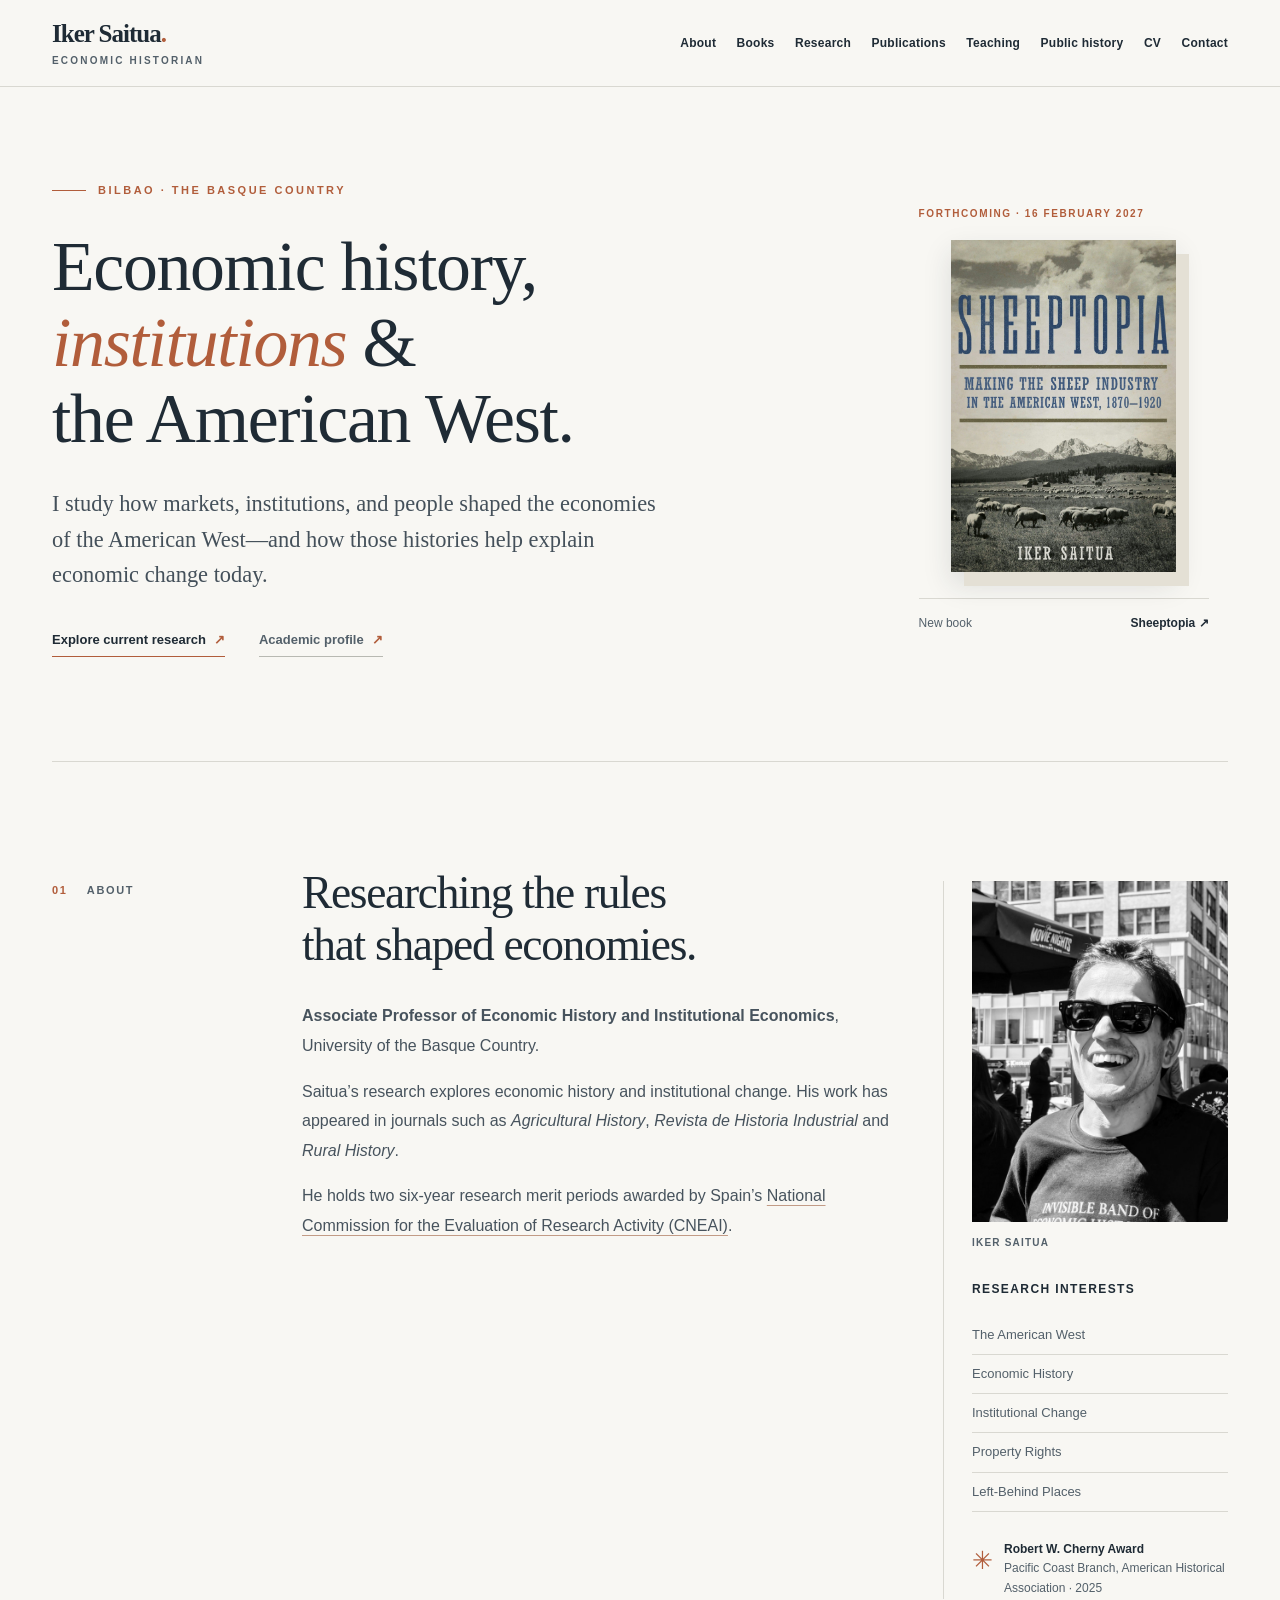
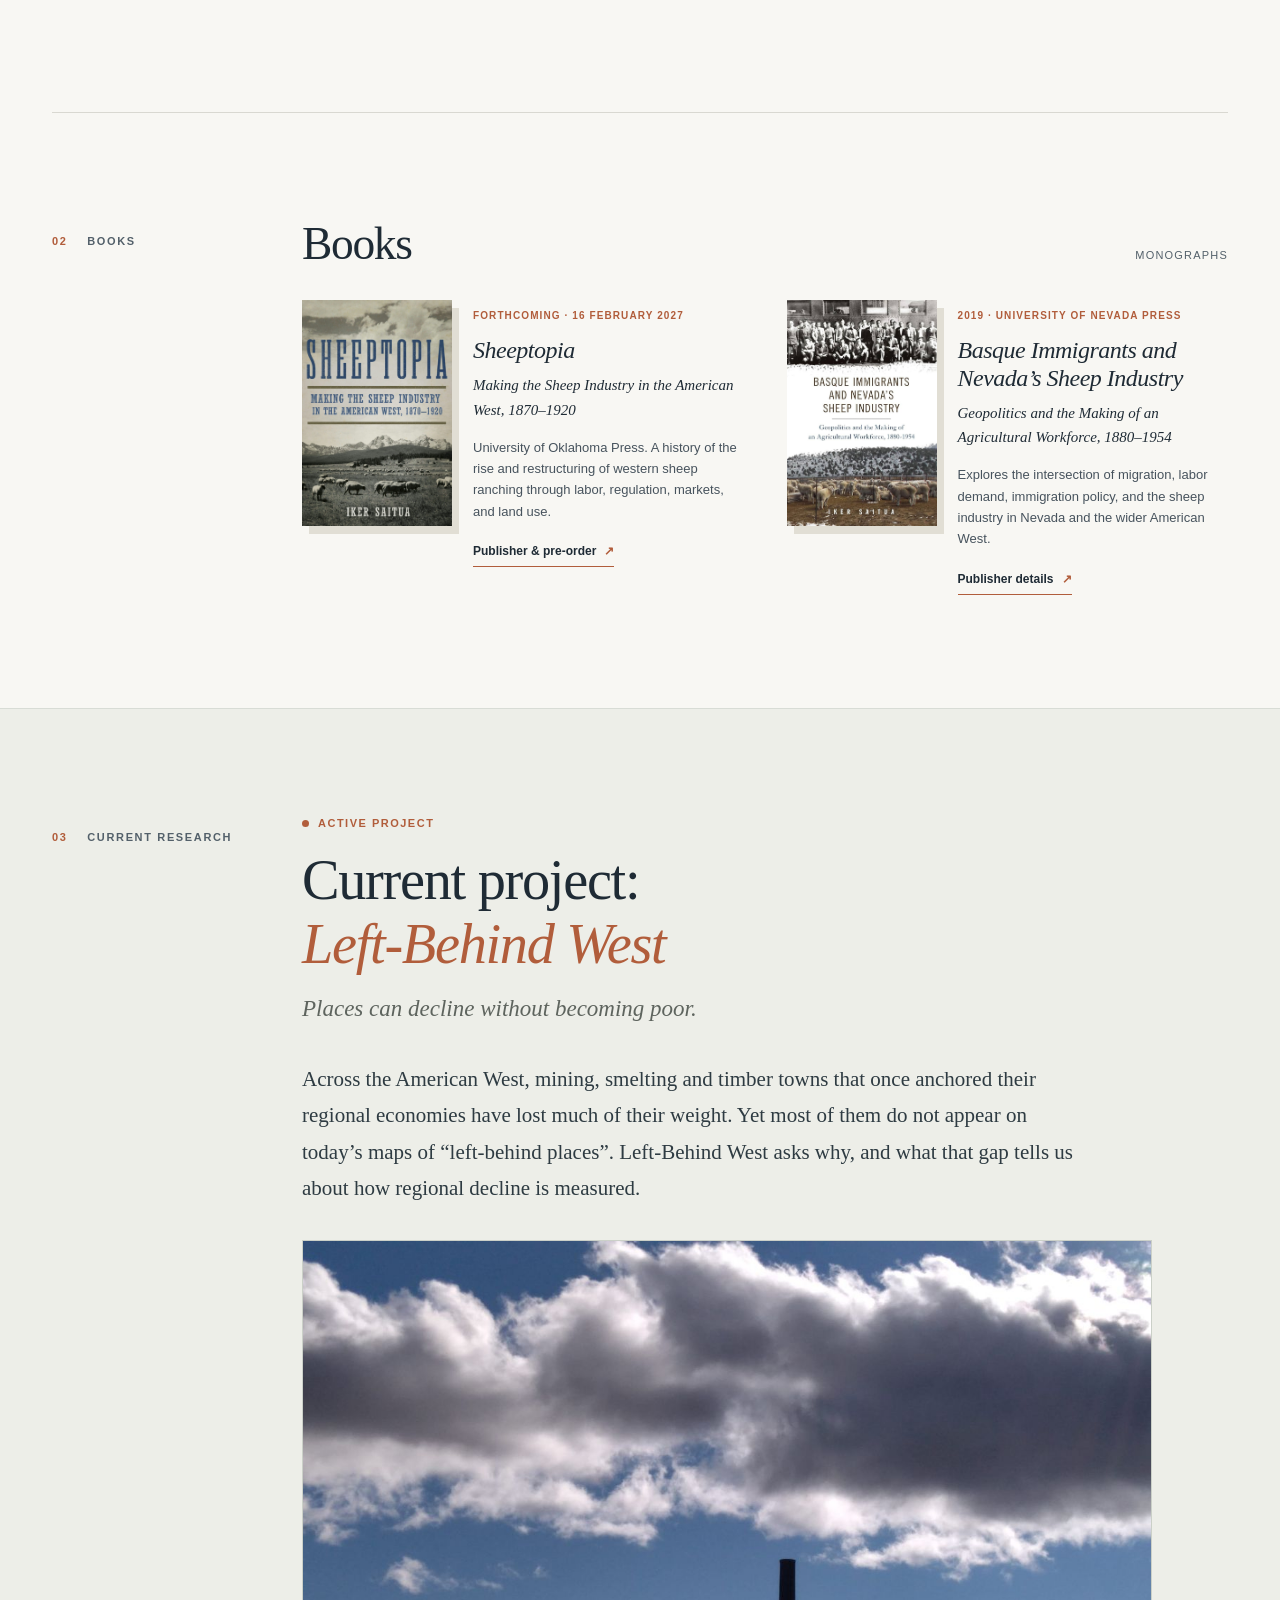
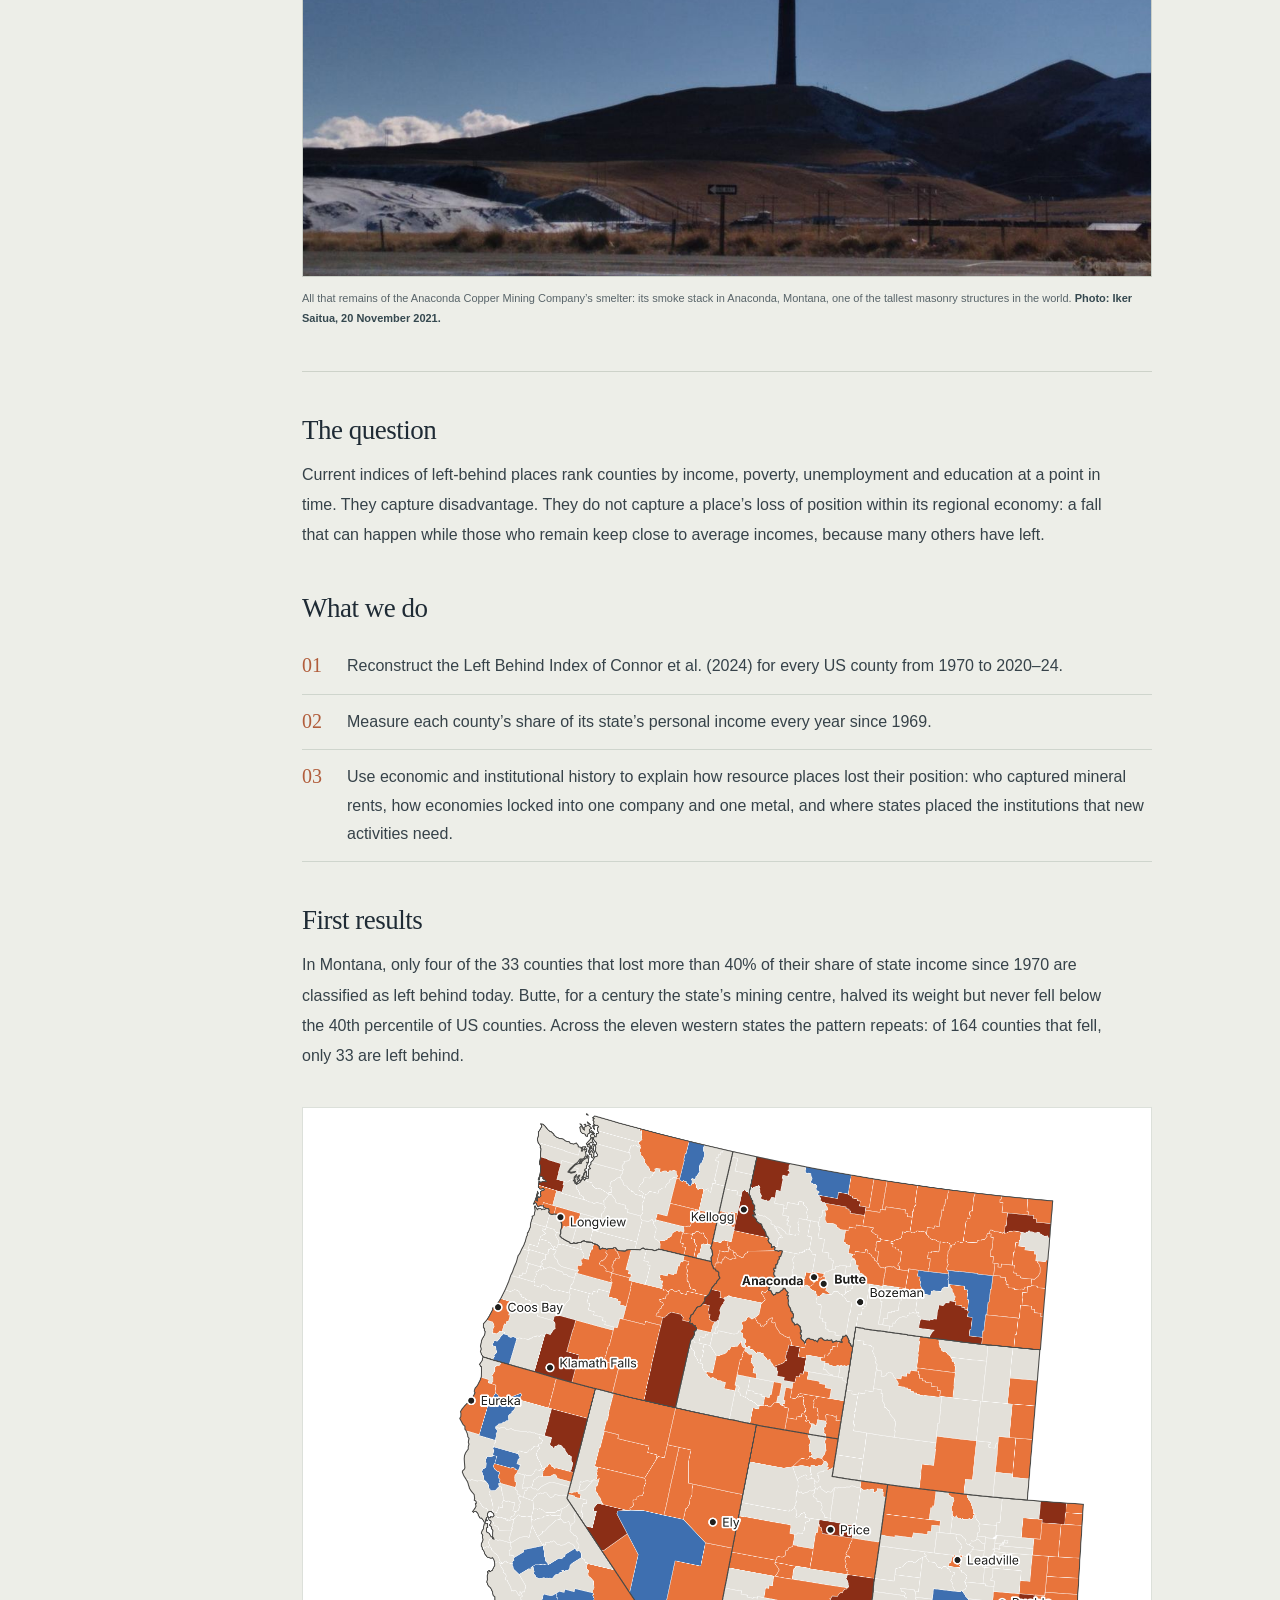
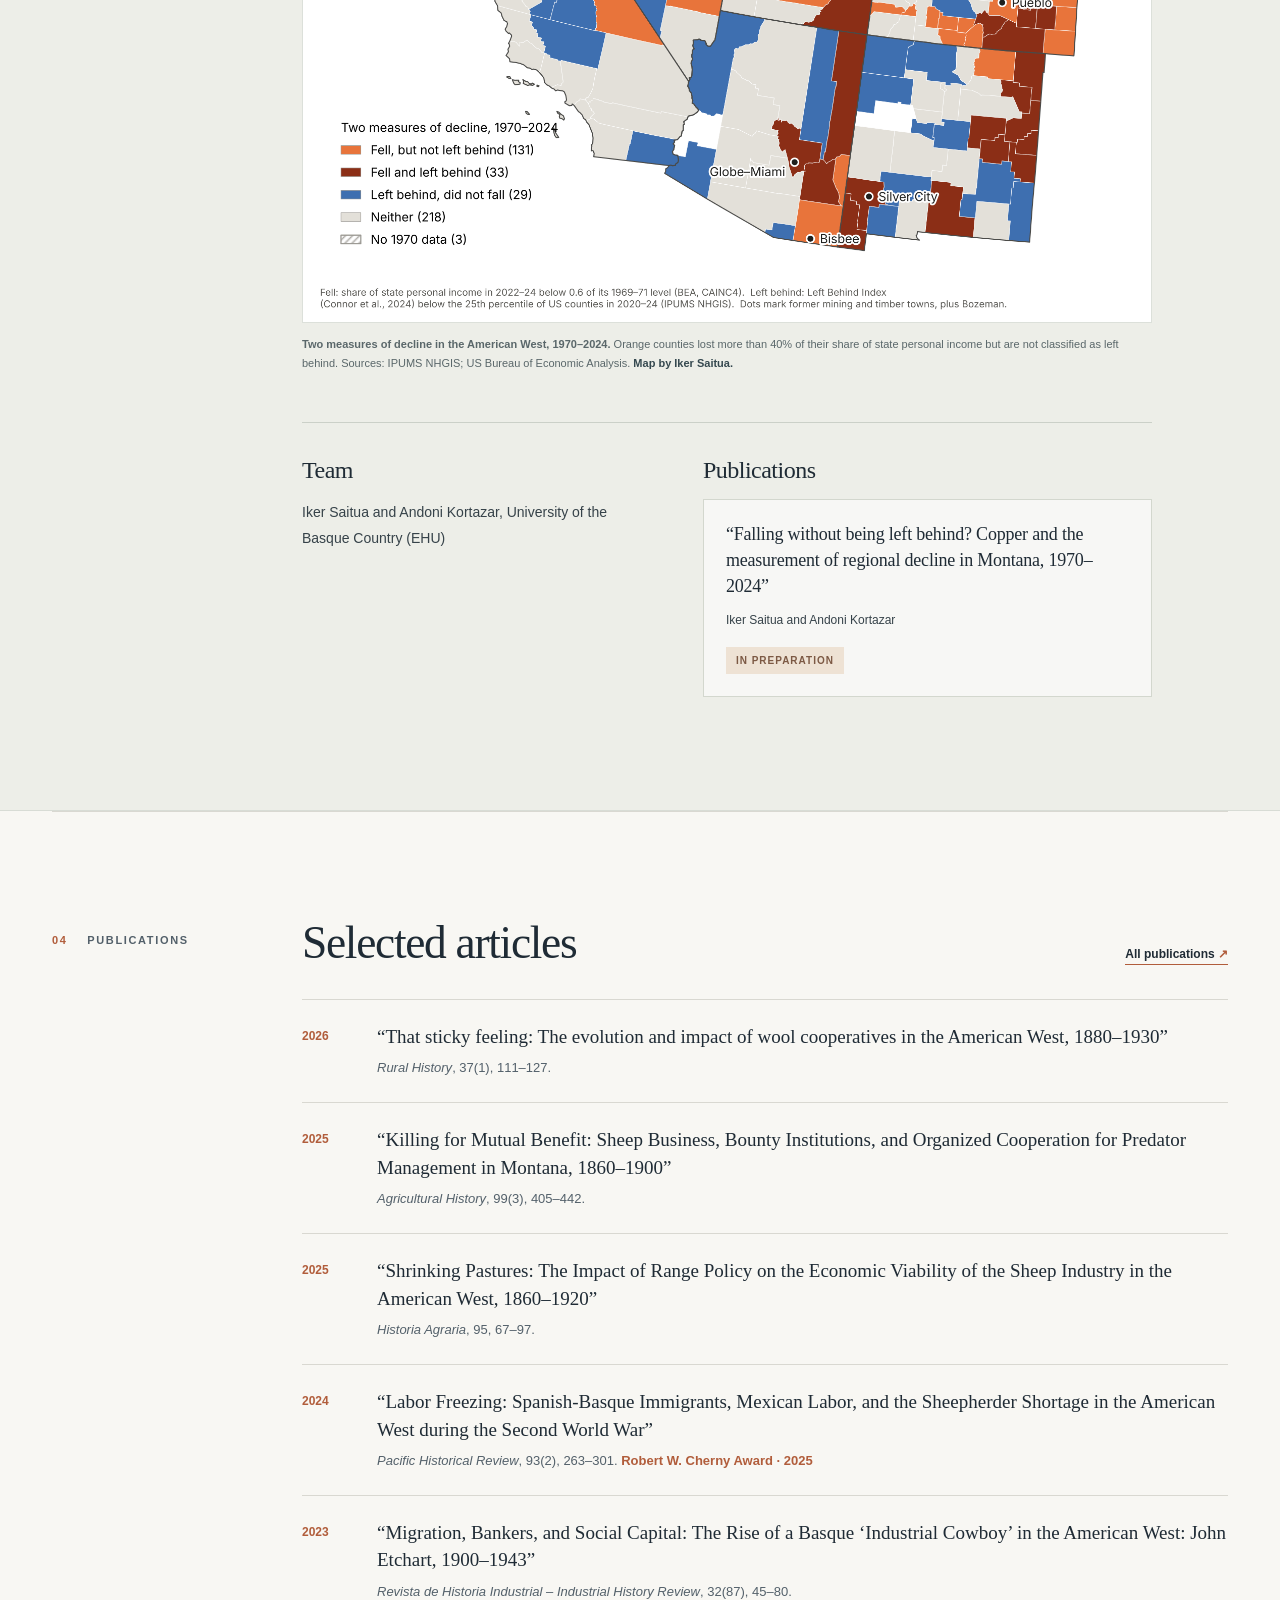
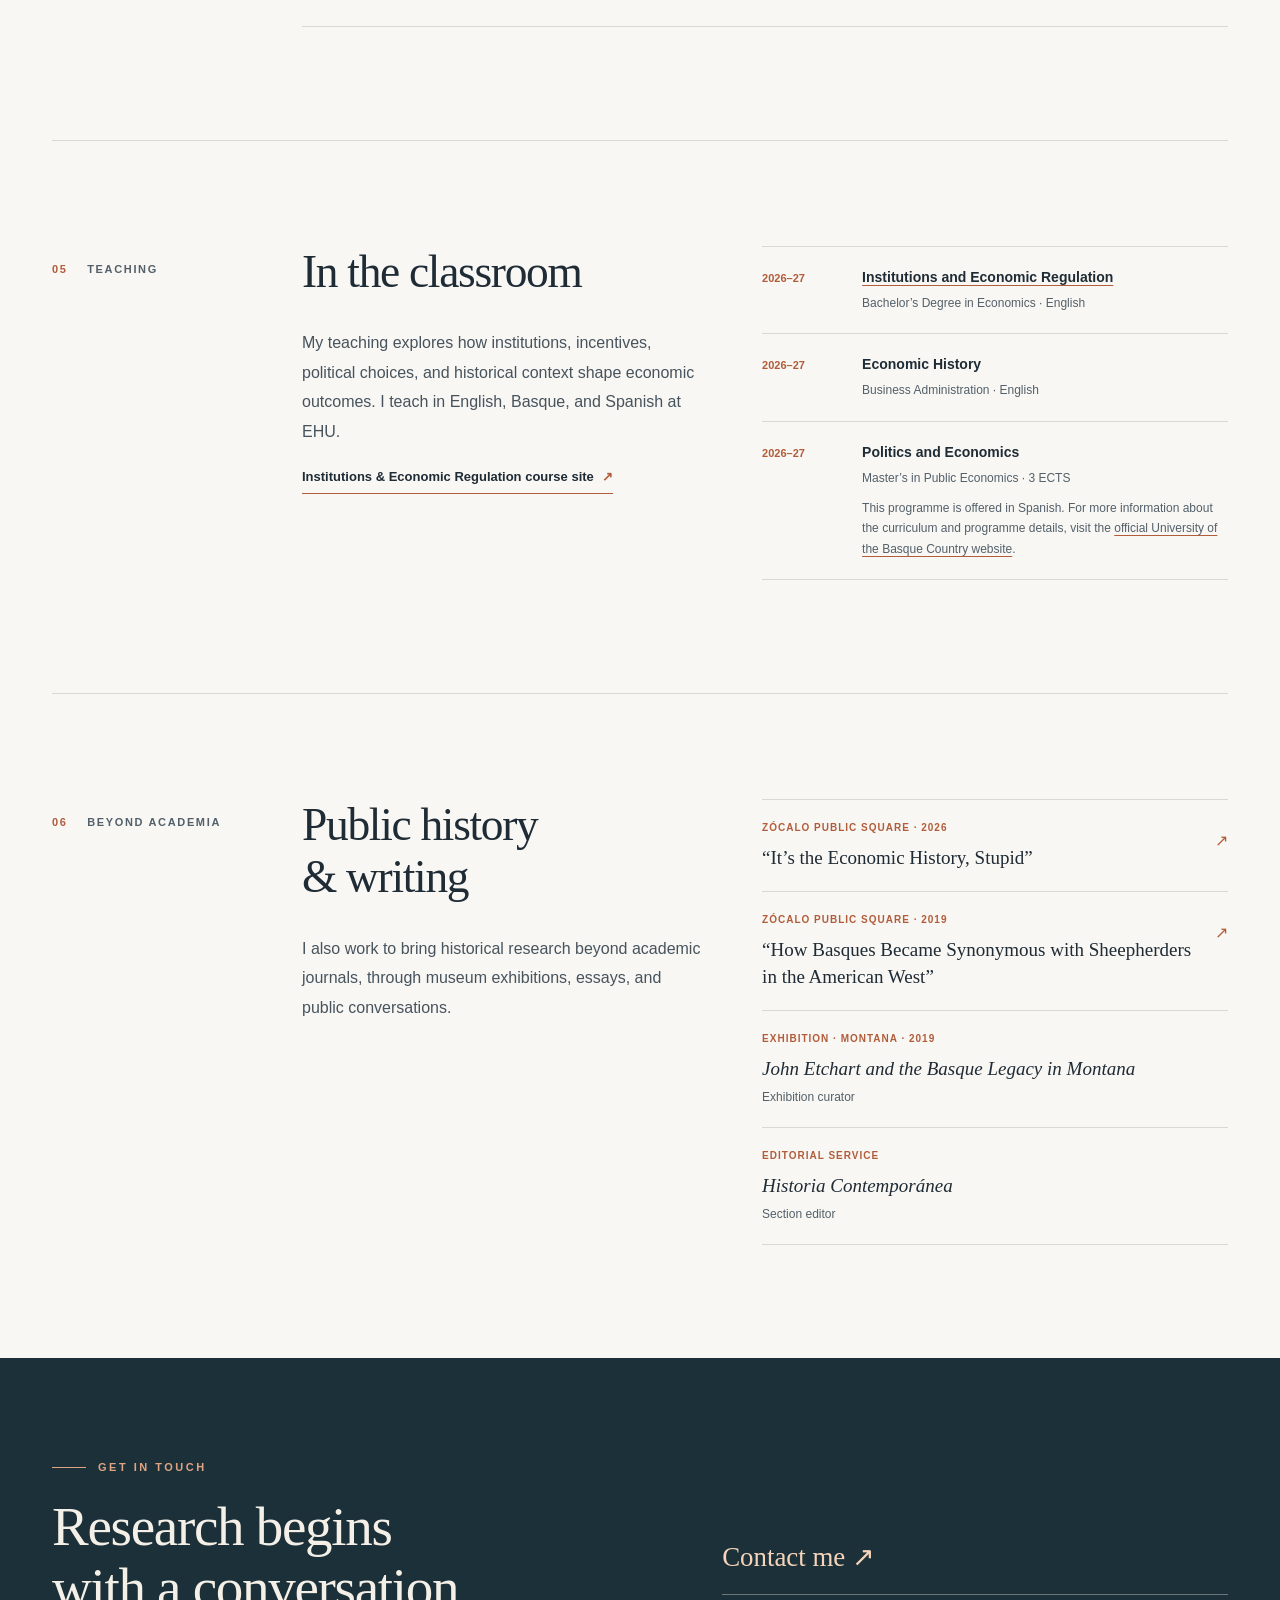
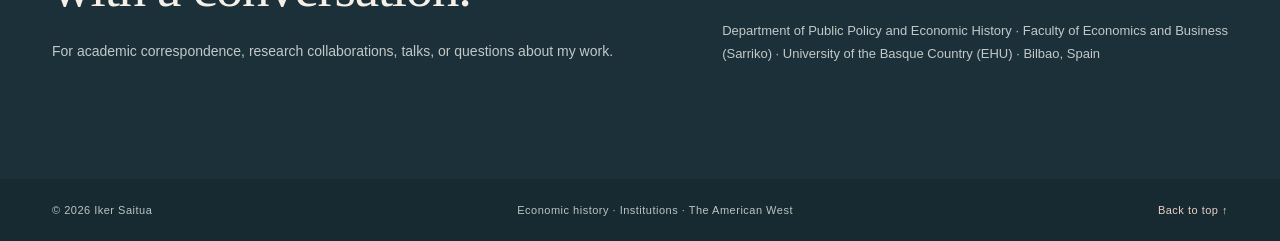
==== index.html @ 228ddddd "Add files via upload" ====
<!DOCTYPE html>

<html lang="en">
<head>
<meta charset="utf-8"/>
<meta content="width=device-width, initial-scale=1" name="viewport"/>
<meta content="#f8f7f3" name="theme-color"/>
<meta content="Iker Saitua, Associate Professor of Economic History and Institutional Economics at the University of the Basque Country. Research on economic history and institutional change." name="description"/>
<meta content="Iker Saitua | Economic Historian" property="og:title"/>
<meta content="Economic history, institutions, and the American West. Books, publications, and the Left-Behind West research project." property="og:description"/>
<meta content="website" property="og:type"/>
<title>Iker Saitua · Economic Historian</title>
<link href="assets/favicon.svg" rel="icon" type="image/svg+xml"/>
<link href="styles.css" rel="stylesheet"/>
<script defer="" src="script.js"></script>
</head>
<body>
<a class="skip-link" href="#main">Skip to content</a>
<header class="site-header">
<div class="header-inner shell">
<a aria-label="Iker Saitua, home" class="brand" href="index.html">
<span class="brand-name">Iker Saitua<span class="brand-dot">.</span></span>
<span class="brand-subtitle">Economic Historian</span>
</a>
<button aria-controls="primary-nav" aria-expanded="false" class="menu-toggle" type="button">Menu <span aria-hidden="true">☰</span></button>
<nav aria-label="Main navigation" class="primary-nav" id="primary-nav">
<a href="#about">About</a>
<a href="#books">Books</a>
<a href="#left-behind-west">Research</a>
<a href="publications.html">Publications</a>
<a href="#teaching">Teaching</a>
<a href="#public-history">Public history</a>
<a href="cv.html">CV</a>
<a href="contact.html">Contact</a>
</nav>
</div>
</header>
<main id="main">
<section aria-labelledby="hero-heading" class="hero shell">
<div class="hero-copy">
<div class="eyebrow"><span class="eyebrow-line"></span> Bilbao · The Basque Country</div>
<h1 id="hero-heading">Economic history,<br/><em>institutions</em> &amp;<br/>the American West.</h1>
<p class="hero-deck">I study how markets, institutions, and people shaped the economies of the American West—and how those histories help explain economic change today.</p>
<div class="hero-actions">
<a class="text-link" href="#left-behind-west">Explore current research <span aria-hidden="true">↗</span></a>
<a class="text-link quiet" href="cv.html">Academic profile <span aria-hidden="true">↗</span></a>
</div>
</div>
<aside aria-label="Forthcoming book" class="hero-aside">
<div class="aside-topline">Forthcoming · 16 February 2027</div>
<div class="book-spotlight-cover book-art sheeptopia-art">
<div aria-hidden="true" class="cover-fallback cover-fallback-sheeptopia"><small>UNIVERSITY OF OKLAHOMA PRESS</small><strong>SHEEPTOPIA</strong><span>MAKING THE SHEEP INDUSTRY<br/>IN THE AMERICAN WEST</span></div>
<img alt="Cover of Sheeptopia: Making the Sheep Industry in the American West, 1870–1920" height="2047" onerror="this.style.display='none'" src="assets/sheeptopia-cover.jpg" width="1355"/>
</div>
<div class="aside-bottom">
<span>New book</span>
<a href="https://www.oupress.com/9780806197784/sheeptopia/" rel="noopener noreferrer" target="_blank">Sheeptopia <span aria-hidden="true">↗</span></a>
</div>
</aside>
</section>
<section aria-labelledby="about-heading" class="section section-border shell" id="about">
<div class="section-label"><span>01</span> About</div>
<div class="section-content about-layout">
<div>
<h2 id="about-heading">Researching the rules<br/>that shaped economies.</h2>
<p><strong>Associate Professor of Economic History and Institutional Economics</strong>, University of the Basque Country.</p><p>Saitua’s research explores economic history and institutional change. His work has appeared in journals such as <em>Agricultural History</em>, <em>Revista de Historia Industrial</em> and <em>Rural History</em>.</p><p>He holds two six-year research merit periods awarded by Spain’s <a href="https://www.aneca.es/en/six-year-research-periods" rel="noopener noreferrer" target="_blank">National Commission for the Evaluation of Research Activity (CNEAI)</a>.</p></div>
<aside aria-label="Research interests" class="about-facts"><figure class="profile-photo"><img alt="Photograph of Iker Saitua" decoding="async" height="800" loading="lazy" src="assets/iker-saitua-portrait.jpg" width="600"/><figcaption>Iker Saitua</figcaption></figure>
<h3>Research interests</h3>
<ul class="plain-list"><li>The American West</li><li>Economic History</li><li>Institutional Change</li><li>Property Rights</li><li>Left-Behind Places</li></ul>
<div class="award-note"><span aria-hidden="true" class="award-symbol">✳</span><div><strong>Robert W. Cherny Award</strong><br/><span>Pacific Coast Branch, American Historical Association · 2025</span></div></div>
</aside>
</div>
</section>
<section aria-labelledby="books-heading" class="section section-border shell" id="books">
<div class="section-label"><span>02</span> Books</div>
<div class="section-content">
<div class="section-heading-row"><h2 id="books-heading">Books</h2><span class="fine-print">Monographs</span></div>
<div class="book-grid">
<article class="book-card">
<div class="book-image-frame book-art">
<div aria-hidden="true" class="cover-fallback cover-fallback-sheeptopia"><small>UNIVERSITY OF OKLAHOMA PRESS</small><strong>SHEEPTOPIA</strong><span>MAKING THE SHEEP INDUSTRY<br/>IN THE AMERICAN WEST</span></div>
<img alt="Cover of Sheeptopia" height="2047" loading="lazy" onerror="this.style.display='none'" src="assets/sheeptopia-cover.jpg" width="1355"/>
</div>
<div class="book-details"><span class="status-line">Forthcoming · 16 February 2027</span><h3><em>Sheeptopia</em></h3><p class="book-subtitle">Making the Sheep Industry in the American West, 1870–1920</p><p>University of Oklahoma Press. A history of the rise and restructuring of western sheep ranching through labor, regulation, markets, and land use.</p><a class="text-link" href="https://www.oupress.com/9780806197784/sheeptopia/" rel="noopener noreferrer" target="_blank">Publisher &amp; pre-order <span aria-hidden="true">↗</span></a></div>
</article>
<article class="book-card">
<div class="book-image-frame book-art">
<div aria-hidden="true" class="cover-fallback cover-fallback-basque"><small>UNIVERSITY OF NEVADA PRESS</small><strong>BASQUE IMMIGRANTS<br/>AND NEVADA’S<br/>SHEEP INDUSTRY</strong><span>GEOPOLITICS &amp; AGRICULTURAL LABOR</span></div>
<img alt="Cover of Basque Immigrants and Nevada’s Sheep Industry" height="1000" loading="lazy" src="assets/nevada-sheep-industry-cover.jpg" width="667"/>
</div>
<div class="book-details"><span class="status-line">2019 · University of Nevada Press</span><h3><em>Basque Immigrants and Nevada’s Sheep Industry</em></h3><p class="book-subtitle">Geopolitics and the Making of an Agricultural Workforce, 1880–1954</p><p>Explores the intersection of migration, labor demand, immigration policy, and the sheep industry in Nevada and the wider American West.</p><a class="text-link" href="https://unpress.nevada.edu/9781943859993/basque-immigrants-and-nevadas-sheep-industry/" rel="noopener noreferrer" target="_blank">Publisher details <span aria-hidden="true">↗</span></a></div>
</article>
</div>
</div>
</section>
<section aria-labelledby="project-heading" class="section project-section" id="left-behind-west">
<div class="shell project-shell">
<div class="section-label"><span>03</span> Current research</div>
<div class="section-content project-content">
<div class="project-kicker"><span class="project-kicker-dot"></span> Active project</div>
<h2 id="project-heading">Current project:<br/><em>Left-Behind West</em></h2>
<p class="project-subtitle"><em>Places can decline without becoming poor.</em></p>
<p class="lead">Across the American West, mining, smelting and timber towns that once anchored their regional economies have lost much of their weight. Yet most of them do not appear on today’s maps of “left-behind places”. Left-Behind West asks why, and what that gap tells us about how regional decline is measured.</p><figure class="project-photo"><img alt="Anaconda Copper Mining Company smelter smokestack on a Montana hillside beneath large clouds; photograph by Iker Saitua, 20 November 2021" decoding="async" height="900" loading="lazy" src="assets/anaconda-smelter-iker-saitua.jpg" width="1200"/><figcaption>All that remains of the Anaconda Copper Mining Company’s smelter: its smoke stack in Anaconda, Montana, one of the tallest masonry structures in the world. <span class="photo-credit">Photo: Iker Saitua, 20 November 2021.</span></figcaption></figure>
<div class="project-divider"></div>
<h3>The question</h3>
<p>Current indices of left-behind places rank counties by income, poverty, unemployment and education at a point in time. They capture disadvantage. They do not capture a place’s loss of position within its regional economy: a fall that can happen while those who remain keep close to average incomes, because many others have left.</p>
<h3>What we do</h3>
<ul class="research-steps">
<li>Reconstruct the Left Behind Index of Connor et al. (2024) for every US county from 1970 to 2020–24.</li>
<li>Measure each county’s share of its state’s personal income every year since 1969.</li>
<li>Use economic and institutional history to explain how resource places lost their position: who captured mineral rents, how economies locked into one company and one metal, and where states placed the institutions that new activities need.</li>
</ul>
<h3>First results</h3>
<p>In Montana, only four of the 33 counties that lost more than 40% of their share of state income since 1970 are classified as left behind today. Butte, for a century the state’s mining centre, halved its weight but never fell below the 40th percentile of US counties. Across the eleven western states the pattern repeats: of 164 counties that fell, only 33 are left behind.</p>
<figure class="project-map">
<img alt="County map of eleven western US states comparing counties that lost state income share since 1970 with those classified as left behind. Orange denotes falling but not left behind; brown denotes both; blue denotes left behind without the measured fall." height="1613" loading="lazy" src="assets/left_behind_west_map.png" width="1680"/>
<figcaption><strong>Two measures of decline in the American West, 1970–2024.</strong> Orange counties lost more than 40% of their share of state personal income but are not classified as left behind. Sources: IPUMS NHGIS; US Bureau of Economic Analysis.<span class="map-credit"> Map by Iker Saitua.</span></figcaption>
</figure>
<div class="project-bottom-grid">
<div><h3>Team</h3><p>Iker Saitua and Andoni Kortazar, University of the Basque Country (EHU)</p></div>
<div><h3>Publications</h3><article class="paper-card"><h4>“Falling without being left behind? Copper and the measurement of regional decline in Montana, 1970–2024”</h4><p>Iker Saitua and Andoni Kortazar</p><span class="paper-status">In preparation</span></article></div>
</div>
</div>
</div>
</section>
<section aria-labelledby="articles-heading" class="section section-border shell" id="articles">
<div class="section-label"><span>04</span> Publications</div>
<div class="section-content">
<div class="section-heading-row"><h2 id="articles-heading">Selected articles</h2><a class="small-arrow-link" href="publications.html">All publications <span aria-hidden="true">↗</span></a></div>
<ol class="publication-list">
<li><span class="pub-year">2026</span><div><a href="https://doi.org/10.1017/S0956793325100162" rel="noopener noreferrer" target="_blank">“That sticky feeling: The evolution and impact of wool cooperatives in the American West, 1880–1930”</a><span class="pub-source"><em>Rural History</em>, 37(1), 111–127.</span></div></li>
<li><span class="pub-year">2025</span><div><a href="https://doi.org/10.1215/00021482-11778200" rel="noopener noreferrer" target="_blank">“Killing for Mutual Benefit: Sheep Business, Bounty Institutions, and Organized Cooperation for Predator Management in Montana, 1860–1900”</a><span class="pub-source"><em>Agricultural History</em>, 99(3), 405–442.</span></div></li>
<li><span class="pub-year">2025</span><div><a href="https://doi.org/10.26882/histagrar.095e07i" rel="noopener noreferrer" target="_blank">“Shrinking Pastures: The Impact of Range Policy on the Economic Viability of the Sheep Industry in the American West, 1860–1920”</a><span class="pub-source"><em>Historia Agraria</em>, 95, 67–97.</span></div></li>
<li><span class="pub-year">2024</span><div><a href="https://doi.org/10.1525/phr.2024.93.2.263" rel="noopener noreferrer" target="_blank">“Labor Freezing: Spanish-Basque Immigrants, Mexican Labor, and the Sheepherder Shortage in the American West during the Second World War”</a><span class="pub-source"><em>Pacific Historical Review</em>, 93(2), 263–301. <span class="pub-award">Robert W. Cherny Award · 2025</span></span></div></li>
<li><span class="pub-year">2023</span><div><a href="https://doi.org/10.1344/rhiihr.37987" rel="noopener noreferrer" target="_blank">“Migration, Bankers, and Social Capital: The Rise of a Basque ‘Industrial Cowboy’ in the American West: John Etchart, 1900–1943”</a><span class="pub-source"><em>Revista de Historia Industrial – Industrial History Review</em>, 32(87), 45–80.</span></div></li>
</ol>
</div>
</section>
<section aria-labelledby="teaching-heading" class="section section-border shell" id="teaching">
<div class="section-label"><span>05</span> Teaching</div>
<div class="section-content teaching-grid">
<div><h2 id="teaching-heading">In the classroom</h2><p>My teaching explores how institutions, incentives, political choices, and historical context shape economic outcomes. I teach in English, Basque, and Spanish at EHU.</p><a class="text-link" href="https://sites.google.com/view/economicinstitutions/" rel="noopener noreferrer" target="_blank">Institutions &amp; Economic Regulation course site <span aria-hidden="true">↗</span></a></div>
<div class="courses"><div class="course-item"><span>2026–27</span><div><strong><a class="course-official-link" href="https://www.ehu.eus/en/web/graduak/bachelor-degree-economics/credits-and-subjects?redirect=consultaAsignatura&amp;anyo-academico=20260&amp;ciclo=X&amp;curso=3&amp;asignatura=27014" target="_blank" rel="noopener noreferrer">Institutions and Economic Regulation</a></strong><small>Bachelor’s Degree in Economics · English</small></div></div><div class="course-item"><span>2026–27</span><div><strong>Economic History</strong><small>Business Administration · English</small></div></div><div class="course-item"><span>2026–27</span><div><strong>Politics and Economics</strong><small>Master’s in Public Economics · 3 ECTS</small><p class="course-programme-note">This programme is offered in Spanish. For more information about the curriculum and programme details, visit the <a href="https://www.ehu.eus/es/web/master/master-economia-publica/programa" rel="noopener noreferrer" target="_blank">official University of the Basque Country website</a>.</p></div></div></div>
</div>
</section>
<section aria-labelledby="public-heading" class="section section-border shell" id="public-history">
<div class="section-label"><span>06</span> Beyond academia</div>
<div class="section-content public-grid">
<div><h2 id="public-heading">Public history<br/>&amp; writing</h2><p>I also work to bring historical research beyond academic journals, through museum exhibitions, essays, and public conversations.</p></div>
<div class="public-links"><a href="https://www.zocalopublicsquare.org/its-the-economic-history-stupid/" rel="noopener noreferrer" target="_blank"><small>Zócalo Public Square · 2026</small><strong>“It’s the Economic History, Stupid”</strong><span aria-hidden="true">↗</span></a><a href="https://www.zocalopublicsquare.org/2019/07/10/how-basques-became-synonymous-with-sheepherders-in-the-american-west/ideas/essay/" rel="noopener noreferrer" target="_blank"><small>Zócalo Public Square · 2019</small><strong>“How Basques Became Synonymous with Sheepherders in the American West”</strong><span aria-hidden="true">↗</span></a><div class="public-item"><small>Exhibition · Montana · 2019</small><strong><em>John Etchart and the Basque Legacy in Montana</em></strong><span>Exhibition curator</span></div><div class="public-item"><small>Editorial service</small><strong><em>Historia Contemporánea</em></strong><span>Section editor</span></div></div>
</div>
</section>
<section aria-labelledby="contact-heading" class="contact-section" id="contact">
<div class="shell contact-inner"><div><div class="eyebrow light"><span class="eyebrow-line"></span> Get in touch</div><h2 id="contact-heading">Research begins<br/>with a conversation.</h2><p>For academic correspondence, research collaborations, talks, or questions about my work.</p></div><div class="contact-cta"><a class="contact-button" href="contact.html">Contact me<span aria-hidden="true"> ↗</span></a><p>Department of Public Policy and Economic History · Faculty of Economics and Business (Sarriko) · University of the Basque Country (EHU) · Bilbao, Spain</p></div></div>
</section>
</main>
<footer class="site-footer"><div class="shell footer-inner"><span>© 2026 Iker Saitua</span><span>Economic history · Institutions · The American West</span><a href="#main">Back to top ↑</a></div></footer>
</body>
</html>
---- styles.css ----
/* Iker Saitua — editorial academic website. No framework or external font needed. */
:root{--paper:#f8f7f3;--white:#fffefa;--ink:#1f2b35;--ink-soft:#53606a;--accent:#b15d3b;--line:#d9d8d1;--muted:#efede6;--deep:#1c3039;--serif:Georgia,'Times New Roman',serif;--sans:'Avenir Next',Avenir,'Segoe UI',Arial,sans-serif;--shell:1180px}
*,*::before,*::after{box-sizing:border-box}
html{scroll-behavior:smooth;scroll-padding-top:90px}
body{margin:0;background:var(--paper);color:var(--ink);font-family:var(--sans);font-size:16px;line-height:1.7;overflow-wrap:break-word}
img{max-width:100%;height:auto}a{color:inherit;text-decoration-color:#c29b86;text-underline-offset:4px}a:hover{color:var(--accent)}a:focus-visible,button:focus-visible{outline:3px solid #c97452;outline-offset:4px}button{font:inherit}
.shell{width:min(calc(100% - 104px),var(--shell));margin-inline:auto}
.skip-link{position:absolute;left:20px;top:-100px;padding:8px 16px;background:white;z-index:30}.skip-link:focus{top:14px}
.site-header{position:sticky;top:0;z-index:20;background:rgba(248,247,243,.96);backdrop-filter:blur(10px);border-bottom:1px solid var(--line)}
.header-inner{min-height:86px;display:flex;align-items:center;justify-content:space-between;gap:32px}.brand{display:flex;flex-direction:column;text-decoration:none;line-height:1.15;flex-shrink:0}.brand-name{font-family:var(--serif);font-size:25px;letter-spacing:-1px;font-weight:700}.brand-dot{color:var(--accent)}.brand-subtitle{margin-top:6px;font-size:10px;letter-spacing:2.2px;text-transform:uppercase;font-weight:700;color:var(--ink-soft)}.primary-nav{display:flex;align-items:center;gap:clamp(11px,1.6vw,26px);font-size:12px;font-weight:700;letter-spacing:.25px;white-space:nowrap}.primary-nav a{text-decoration:none;padding-block:10px}.primary-nav a:hover,.primary-nav a[aria-current='page']{color:var(--accent)}.menu-toggle{display:none}
.hero{min-height:660px;display:grid;grid-template-columns:minmax(0,1.54fr) minmax(270px,.68fr);align-items:center;gap:clamp(44px,8vw,116px);padding-top:94px;padding-bottom:104px}.eyebrow{text-transform:uppercase;font-size:11px;letter-spacing:2.5px;color:var(--accent);font-weight:800;display:flex;align-items:center;gap:12px}.eyebrow-line{width:34px;height:1px;background:currentColor;display:inline-block;flex:none}h1,h2,h3,h4,p{margin-top:0}h1,h2,h3,h4{line-height:1.15}h1,h2{font-family:var(--serif);letter-spacing:-1.3px;font-weight:400}h1{font-size:clamp(49px,5.45vw,79px);line-height:1.09;margin:29px 0 29px}h1 em,.project-section h2 em{color:var(--accent);font-weight:400}.hero-deck{max-width:610px;font-family:var(--serif);font-size:clamp(20px,1.75vw,24px);line-height:1.6;color:#44505a}.hero-actions{display:flex;gap:34px;flex-wrap:wrap;margin-top:37px}.text-link{font-weight:750;font-size:13px;text-decoration:none;border-bottom:1px solid var(--accent);padding-bottom:6px;display:inline-flex;align-items:center;gap:8px;line-height:1.5}.text-link.quiet{border-color:#b8b9b2;color:var(--ink-soft)}.text-link span,.small-arrow-link span{color:var(--accent)}
.hero-aside{max-width:290px;justify-self:center;width:100%;align-self:center}.aside-topline{font-size:10px;letter-spacing:1.6px;text-transform:uppercase;font-weight:800;color:var(--accent);margin-bottom:18px}.book-spotlight-cover{height:332px;width:225px;max-width:100%;margin-inline:auto;box-shadow:13px 14px 0 #e4e0d5,0 12px 27px #1f2b3522}.book-art{position:relative;overflow:hidden;background:#ded8ca}.book-art img{position:absolute;inset:0;width:100%;height:100%;object-fit:cover;display:block}.cover-fallback{position:absolute;inset:0;display:flex;align-items:center;flex-direction:column;justify-content:space-between;text-align:center;padding:14% 6%;gap:8px}.cover-fallback small{font-size:8px;letter-spacing:1.4px}.cover-fallback strong{font-family:Georgia,serif;font-weight:500;line-height:1.15;letter-spacing:2px}.cover-fallback span{font-size:10px;letter-spacing:1.4px}.cover-fallback-sheeptopia{background:linear-gradient(180deg,#a9a69a,#dfdad0 50%,#777c77);color:#173344}.cover-fallback-sheeptopia strong{font-size:29px;letter-spacing:2px}.cover-fallback-basque{background:linear-gradient(180deg,#e7e1cf,#faf7ed 70%,#bbb5a5);color:#324454}.cover-fallback-basque strong{font-size:19px;letter-spacing:.4px}.aside-bottom{display:flex;justify-content:space-between;align-items:center;gap:10px;margin-top:26px;border-top:1px solid var(--line);padding-top:14px;font-size:12px}.aside-bottom>span{color:var(--ink-soft)}.aside-bottom a{font-weight:700;text-decoration:none}
.section{padding-top:105px;padding-bottom:113px}.section-border{border-top:1px solid var(--line)}.section:not(.project-section){display:grid;grid-template-columns:205px minmax(0,1fr);gap:45px}.section-label{text-transform:uppercase;letter-spacing:1.65px;font-size:11px;font-weight:800;color:var(--ink-soft);padding-top:14px}.section-label span{color:var(--accent);margin-right:15px;font-weight:800}.section-content{min-width:0}.section-content h2{font-size:clamp(38px,3.55vw,54px);margin-bottom:30px}.section-content p{color:#47535d;line-height:1.85}.about-layout{display:grid;grid-template-columns:minmax(0,1.55fr) minmax(220px,.75fr);gap:52px}.about-layout p{max-width:680px}.about-facts{border-left:1px solid var(--line);padding-left:28px;margin-top:14px}.about-facts h3{font-size:12px;text-transform:uppercase;letter-spacing:1.4px;margin:0 0 19px}.plain-list{margin:0;padding:0;list-style:none;font-size:13px;color:var(--ink-soft)}.plain-list li{padding:9px 0;border-bottom:1px solid var(--line);line-height:1.55}.award-note{display:flex;gap:11px;margin-top:28px;font-size:12px;line-height:1.65}.award-note strong{font-weight:750}.award-note span:not(.award-symbol){color:var(--ink-soft)}.award-symbol{font-size:25px;color:var(--accent)}
.section-heading-row{display:flex;align-items:baseline;justify-content:space-between;gap:22px;margin-bottom:22px}.section-heading-row h2{margin-bottom:8px}.fine-print{font-size:11px;letter-spacing:1.2px;text-transform:uppercase;color:var(--ink-soft)}.book-grid{display:grid;grid-template-columns:1fr 1fr;gap:43px}.book-card{display:grid;grid-template-columns:150px minmax(0,1fr);gap:21px}.book-image-frame{width:150px;height:226px;box-shadow:7px 8px 0 #e1ded4}.book-image-frame .cover-fallback strong{font-size:17px}.book-image-frame .cover-fallback-basque strong{font-size:13px}.book-image-frame .cover-fallback span{font-size:8px}.book-details h3{font-family:var(--serif);font-weight:400;font-size:24px;letter-spacing:-.5px;margin:10px 0 8px}.book-details p{font-size:13px;line-height:1.65;margin-bottom:14px}.book-details .book-subtitle{font-style:italic;font-family:var(--serif);font-size:15px;color:var(--ink)}.status-line{font-size:10px;text-transform:uppercase;font-weight:800;letter-spacing:1.1px;color:var(--accent)}.book-details .text-link{font-size:12px}
.project-section{background:#edeee8;border-top:1px solid #d8dcd5;border-bottom:1px solid #d8dcd5}.project-shell{display:grid;grid-template-columns:205px minmax(0,1fr);gap:45px}.project-content{max-width:850px}.project-kicker{font-size:11px;letter-spacing:1.5px;text-transform:uppercase;font-weight:800;color:var(--accent);display:flex;align-items:center;gap:9px;margin-bottom:15px}.project-kicker-dot{width:7px;height:7px;border-radius:50%;background:var(--accent)}.project-section h2{font-size:clamp(43px,4.4vw,65px);margin-bottom:10px}.project-subtitle{font-family:var(--serif);font-size:23px;color:#5e645e!important;margin-bottom:31px}.project-content .lead{font-family:var(--serif);font-size:21px;line-height:1.72;color:#2e3b42;max-width:780px}.project-divider{height:1px;background:#cdd2c9;margin:43px 0}.project-content h3{font-family:var(--serif);font-weight:400;font-size:27px;letter-spacing:-.5px;margin:43px 0 14px}.project-content p{max-width:800px;color:#364249;line-height:1.88}.research-steps{margin:15px 0 8px;padding:0;list-style:none;counter-reset:step}.research-steps li{counter-increment:step;display:grid;grid-template-columns:28px 1fr;gap:17px;line-height:1.78;color:#364249;padding:13px 0;border-bottom:1px solid #cfd5cd}.research-steps li:before{content:'0' counter(step);color:var(--accent);font-family:var(--serif);font-size:20px;line-height:1.3}
.project-map{margin:36px 0 12px;max-width:100%;min-width:0}.project-map img{display:block;width:100%;max-width:100%;height:auto;background:white;border:1px solid #dce0da}.project-map figcaption{font-size:11px;line-height:1.7;color:#5a676a;margin-top:12px;max-width:100%}.project-map figcaption strong{font-weight:700}.project-bottom-grid{display:grid;grid-template-columns:1fr 1.28fr;gap:50px;border-top:1px solid #cbd0c8;margin-top:50px}.project-bottom-grid h3{margin-top:34px;font-size:24px}.project-bottom-grid p{font-size:14px}.paper-card{background:rgba(255,255,255,.58);padding:22px;border:1px solid #d3d7ce}.paper-card h4{font-family:var(--serif);font-size:18px;line-height:1.44;letter-spacing:-.2px;font-weight:500;margin-bottom:11px}.paper-card p{font-size:12px;line-height:1.5;margin-bottom:16px}.paper-status{display:inline-block;font-size:10px;text-transform:uppercase;letter-spacing:1px;font-weight:800;color:#7c5944;background:#eee2d4;padding:5px 10px}
.small-arrow-link{font-weight:700;font-size:12px;text-decoration:none;border-bottom:1px solid var(--accent)}.publication-list{list-style:none;margin:0;padding:0}.publication-list li{display:grid;grid-template-columns:60px minmax(0,1fr);gap:15px;border-bottom:1px solid var(--line);padding:23px 0 23px}.publication-list li:first-child{border-top:1px solid var(--line)}.pub-year{font-size:12px;font-weight:800;color:var(--accent);padding-top:3px}.publication-list li a,.pub-title{font-family:var(--serif);font-size:19px;line-height:1.45;font-weight:500;text-decoration:none;display:block}.publication-list li a:hover{text-decoration:underline}.pub-source{font-size:13px;color:var(--ink-soft);display:block;line-height:1.6;margin-top:8px}.pub-award{color:var(--accent);font-weight:750}
.teaching-grid,.public-grid{display:grid;grid-template-columns:1fr 1.15fr;gap:55px}.teaching-grid p,.public-grid p{max-width:450px}.courses{border-top:1px solid var(--line)}.course-item{display:grid;grid-template-columns:88px 1fr;gap:12px;padding:20px 0;border-bottom:1px solid var(--line);font-size:13px}.course-item>span{color:var(--accent);font-size:11px;font-weight:750;padding-top:2px}.course-item strong{display:block;line-height:1.5;font-size:14px}.course-item small{display:block;color:var(--ink-soft);font-size:12px;margin-top:5px}.public-links{border-top:1px solid var(--line)}.public-links a,.public-item{position:relative;display:block;padding:19px 22px 19px 0;border-bottom:1px solid var(--line);text-decoration:none}.public-links small,.public-item small{display:block;color:var(--accent);font-size:10px;letter-spacing:1px;text-transform:uppercase;margin-bottom:8px;font-weight:750}.public-links strong,.public-item strong{display:block;font-family:var(--serif);font-weight:400;font-size:19px;line-height:1.45}.public-links a>span{position:absolute;right:0;top:27px;color:var(--accent)}.public-item span{display:block;font-size:12px;color:var(--ink-soft);margin-top:5px}
.contact-section{background:var(--deep);color:#f5f0e7;padding:100px 0}.contact-inner{display:grid;grid-template-columns:1.05fr .9fr;gap:80px;align-items:end}.eyebrow.light{color:#e0a482}.contact-inner h2{font-size:clamp(45px,4.3vw,64px);line-height:1.1;margin:21px 0}.contact-inner p{color:#c2c9c8;line-height:1.8;font-size:14px}.contact-cta>a{display:block;color:#f5d4ba;text-decoration:none;font-family:var(--serif);font-size:clamp(20px,2.1vw,30px);padding-bottom:19px;border-bottom:1px solid #6b7778;overflow-wrap:anywhere}.contact-cta p{font-size:13px;margin-top:24px}.site-footer{background:#172931;color:#bbc5c3}.footer-inner{display:flex;justify-content:space-between;gap:18px;padding:22px 0;font-size:11px;letter-spacing:.5px}.site-footer a{text-decoration:none;color:#e7d2c6}
/* Secondary pages */
.interior-hero{padding-top:90px;padding-bottom:62px;border-bottom:1px solid var(--line)}.interior-hero h1{margin:20px 0;font-size:clamp(50px,5.1vw,72px)}.interior-hero p{font-family:var(--serif);font-size:20px;max-width:760px;color:#4e5c64}.interior-main{padding-block:62px 116px}.interior-section{display:grid;grid-template-columns:205px 1fr;gap:45px;padding:40px 0;border-bottom:1px solid var(--line)}.interior-section:first-child{padding-top:0}.interior-section h2{font-family:var(--serif);font-size:36px;font-weight:400;margin-bottom:23px}.interior-section h3{font-size:16px;margin-top:25px}.interior-section p{max-width:800px;color:#4b5961}.cv-timeline{display:grid;grid-template-columns:120px 1fr;gap:14px;padding:14px 0;border-bottom:1px solid var(--line)}.cv-timeline span{font-size:12px;color:var(--accent);font-weight:750}.cv-timeline strong{display:block;font-size:15px}.cv-timeline small{display:block;font-size:13px;color:var(--ink-soft)}.compact-list{padding-left:20px}.compact-list li{padding:4px 0}.interior-download{background:#edeae0;padding:22px 24px;margin-top:35px;border-left:3px solid var(--accent);font-size:14px}.publication-list.full li a,.publication-list.full .pub-title{font-size:17px}.publication-list.full li{padding:17px 0}.pub-info{color:var(--ink-soft);font-size:12px;margin-top:7px}.page-note{font-size:12px;color:var(--ink-soft);line-height:1.6}
@media(max-width:1130px){.shell{width:min(calc(100% - 72px),var(--shell))}.header-inner{gap:18px}.primary-nav{gap:12px;font-size:11px}.section:not(.project-section),.project-shell,.interior-section{grid-template-columns:160px minmax(0,1fr);gap:25px}.book-grid{gap:27px}.book-card{grid-template-columns:120px 1fr;gap:17px}.book-image-frame{width:120px;height:184px}.book-details h3{font-size:21px}}
@media(max-width:820px){.shell{width:min(calc(100% - 44px),var(--shell))}.header-inner{min-height:75px;position:relative}.menu-toggle{display:flex;align-items:center;gap:9px;background:none;border:1px solid var(--line);padding:8px 12px;border-radius:2px;color:var(--ink);font-size:12px;font-weight:800}.menu-toggle span{font-size:15px}.primary-nav{display:none;position:absolute;top:100%;left:-22px;right:-22px;background:var(--paper);padding:15px 22px 22px;border-bottom:1px solid var(--line);box-shadow:0 13px 20px #1e30331b;white-space:normal;grid-template-columns:1fr 1fr;gap:2px 12px}.primary-nav.is-open{display:grid}.primary-nav a{font-size:13px;padding:9px 4px}.hero{grid-template-columns:1fr minmax(160px,.43fr);gap:29px;min-height:auto;padding:75px 0 84px}.hero-aside{max-width:190px}.book-spotlight-cover{height:254px;width:168px}.aside-bottom{display:block}.aside-bottom a{display:block}.hero h1{font-size:clamp(44px,6.8vw,62px)}.hero-deck{font-size:20px}.section{padding-block:76px}.section:not(.project-section),.project-shell,.interior-section{display:block}.section-label{margin-bottom:27px}.about-layout{grid-template-columns:1.25fr .9fr;gap:34px}.book-grid{grid-template-columns:1fr 1fr}.book-card{display:block}.book-image-frame{margin-bottom:24px;width:145px;height:217px}.teaching-grid,.public-grid{gap:30px}.interior-hero{padding-top:70px}}
@media(max-width:600px){html{scroll-padding-top:75px}.shell{width:min(calc(100% - 36px),var(--shell))}.hero{display:block;padding-top:60px;padding-bottom:73px}.hero h1{font-size:clamp(43px,10.7vw,66px);letter-spacing:-1.9px}.hero-deck{font-size:19px}.hero-actions{gap:21px}.hero-aside{margin-top:50px;max-width:none;border-top:1px solid var(--line);padding-top:22px;display:grid;grid-template-columns:120px 1fr;column-gap:19px;align-items:center}.aside-topline{grid-column:1/-1}.book-spotlight-cover{width:116px;height:175px;grid-column:1;grid-row:2;margin-left:0;box-shadow:6px 7px 0 #e4e0d5}.aside-bottom{grid-column:2;grid-row:2;align-self:center;margin-top:0;border-top:0}.aside-bottom a{margin-top:7px;font-family:var(--serif);font-size:22px}.section{padding-block:65px}.section-content h2{font-size:39px}.about-layout,.book-grid,.teaching-grid,.public-grid,.project-bottom-grid,.contact-inner{display:block}.about-facts{margin-top:34px;border-top:1px solid var(--line);border-left:0;padding:25px 0 0}.book-card{display:grid;grid-template-columns:100px minmax(0,1fr);gap:21px;padding-bottom:28px}.book-card + .book-card{padding-top:28px;border-top:1px solid var(--line)}.book-image-frame{width:100px;height:152px}.book-details h3{font-size:21px}.book-details p{font-size:12px}.book-details .book-subtitle{font-size:14px}.book-image-frame .cover-fallback strong{font-size:13px}.project-section h2{font-size:43px}.project-subtitle{font-size:20px}.project-content .lead{font-size:19px}.project-content h3{font-size:25px}.research-steps li{font-size:14px}.project-bottom-grid>div+div{margin-top:28px;border-top:1px solid #cbd0c8}.publication-list li{grid-template-columns:47px 1fr;gap:10px}.publication-list li a,.pub-title{font-size:17px}.pub-source{font-size:12px}.section-heading-row{align-items:center}.teaching-grid>.courses,.public-grid>.public-links{margin-top:36px}.contact-section{padding-block:72px}.contact-cta{margin-top:38px}.footer-inner{display:block}.footer-inner>span,.footer-inner>a{display:block;margin:5px 0}.interior-hero h1{font-size:48px}.interior-section{padding:30px 0}.cv-timeline{grid-template-columns:90px 1fr}.interior-main{padding-top:40px}.project-map figcaption{font-size:10px}}
@media(prefers-reduced-motion:reduce){html{scroll-behavior:auto}}

/* Academic contact information in deliberately obfuscated, non-clickable form. */
.bio-contact{font-size:14px;color:var(--ink-soft)}.bio-contact span{font-weight:700;white-space:normal;overflow-wrap:anywhere}
.contact-cta>.contact-email{display:block;color:#f5d4ba;font-family:var(--serif);font-size:clamp(20px,2.1vw,30px);line-height:1.3;padding-bottom:19px;border-bottom:1px solid #6b7778;overflow-wrap:anywhere;margin:0}
.project-map .map-credit{font-weight:650;color:#35484f}


/* Contact — private form on a separate page, in the spirit of academic sites using Google Forms. */
.contact-button{display:inline-flex;align-items:center;gap:16px;padding:13px 0;border-bottom:1px solid #bbad9d;color:#f5d4ba;font-family:var(--serif);font-size:clamp(26px,2.4vw,34px);text-decoration:none;line-height:1.3}
.contact-button:hover{color:#fff}
.contact-page-heading{padding-bottom:54px}
.contact-page-content{display:grid;grid-template-columns:minmax(0,1.55fr) minmax(240px,.75fr);gap:clamp(45px,7vw,110px);padding-block:70px 120px}
.contact-form-intro h2{font-family:var(--serif);font-weight:400;letter-spacing:-.75px;font-size:clamp(30px,3.4vw,46px);margin-bottom:10px}
.contact-form-intro p{color:var(--ink-soft);margin-bottom:30px;max-width:580px}
.academic-contact-form{display:grid;gap:23px;max-width:730px}
.form-field-row{display:grid;grid-template-columns:repeat(2,minmax(0,1fr));gap:22px}
.form-field{min-width:0;display:flex;flex-direction:column;gap:7px}
.form-field label{font-size:12px;font-weight:780;letter-spacing:.25px;color:var(--ink)}
.form-field label span{color:var(--accent)}
.form-field input,.form-field textarea{width:100%;min-width:0;background:var(--white);color:var(--ink);border:1px solid #cbd0cb;border-radius:0;padding:14px 15px;font:inherit;font-size:14px;line-height:1.6;transition:border-color .2s ease,box-shadow .2s ease}
.form-field input:focus,.form-field textarea:focus{outline:2px solid #b15d3b55;outline-offset:0;border-color:var(--accent)}
.form-field textarea{resize:vertical;min-height:165px}
.form-field ::placeholder{color:#929994}
.contact-submit{justify-self:start;background:var(--deep);border:1px solid var(--deep);color:white;padding:13px 23px;cursor:pointer;font-weight:750;font-size:13px;display:inline-flex;align-items:center;gap:30px;transition:background .2s ease}
.contact-submit:hover{background:#324b58}
.contact-submit:focus-visible{outline:3px solid var(--accent);outline-offset:3px}
.form-privacy{max-width:590px;color:var(--ink-soft);font-size:11px;line-height:1.75;margin:-6px 0 0}
.form-honeypot{position:absolute!important;left:-10000px!important;width:1px!important;height:1px!important;opacity:0!important}
.contact-sidebar{border-left:1px solid var(--line);padding:8px 0 0 30px;align-self:start}
.contact-sidebar-kicker{font-size:11px;color:var(--accent);font-weight:800;letter-spacing:1.5px;text-transform:uppercase}
.contact-sidebar h3{font-family:var(--serif);font-size:30px;font-weight:400;letter-spacing:-.5px;margin:16px 0 15px}
.contact-sidebar p{font-size:13px;color:var(--ink-soft);line-height:1.9}
.contact-sidebar-rule{height:1px;background:var(--line);margin:30px 0}
@media(max-width:820px){.contact-page-content{grid-template-columns:minmax(0,1fr);gap:38px;padding-block:50px 85px}.contact-sidebar{border-left:0;border-top:1px solid var(--line);padding:26px 0 0}}
@media(max-width:600px){.form-field-row{grid-template-columns:1fr;gap:21px}.contact-page-content{padding-block:44px 72px}.contact-form-intro h2{font-size:34px}.academic-contact-form{gap:20px}.contact-page-heading{padding-bottom:44px}}

/* Author photograph in the About sidebar: supplied by Iker Saitua. */
.profile-photo{margin:0 0 32px;max-width:100%;}
.profile-photo img{display:block;width:100%;max-width:270px;height:auto;aspect-ratio:3/4;object-fit:cover;object-position:center center;filter:grayscale(1);background:#ebe9e3;}
.profile-photo figcaption{font-size:10px;text-transform:uppercase;letter-spacing:1.2px;color:var(--ink-soft);font-weight:700;margin-top:12px}
@media(max-width:820px){.profile-photo img{max-width:250px}}
@media(max-width:600px){.profile-photo{margin-bottom:28px}.profile-photo img{max-width:230px}}

/* Author photograph — the Anaconda smelter stack, 20 November 2021. */
.project-photo{margin:34px 0 42px;max-width:100%;min-width:0}
.project-photo img{display:block;width:100%;max-width:100%;height:auto;aspect-ratio:4/3;object-fit:cover;border:1px solid #cbd0c8;background:#d7d9d8}
.project-photo figcaption{max-width:100%;margin-top:12px;font-size:11px;line-height:1.75;color:#586469}
.project-photo .photo-credit{font-weight:700;color:#35484f;white-space:normal}
@media(max-width:600px){.project-photo{margin:26px 0 34px}.project-photo figcaption{font-size:10px}}

/* Degree-programme details, consistent with the academic teaching list. */
.course-item .course-programme-note{font-size:12px;line-height:1.7;color:var(--ink-soft);margin:10px 0 0;max-width:440px}
.course-programme-note a{text-decoration:underline;text-decoration-color:var(--accent);text-underline-offset:3px}

/* Official course link without changing the teaching list typography. */
.course-official-link{color:inherit;text-decoration:underline;text-decoration-color:var(--accent);text-decoration-thickness:1px;text-underline-offset:3px}
.course-official-link:hover,.course-official-link:focus-visible{text-decoration-thickness:2px}
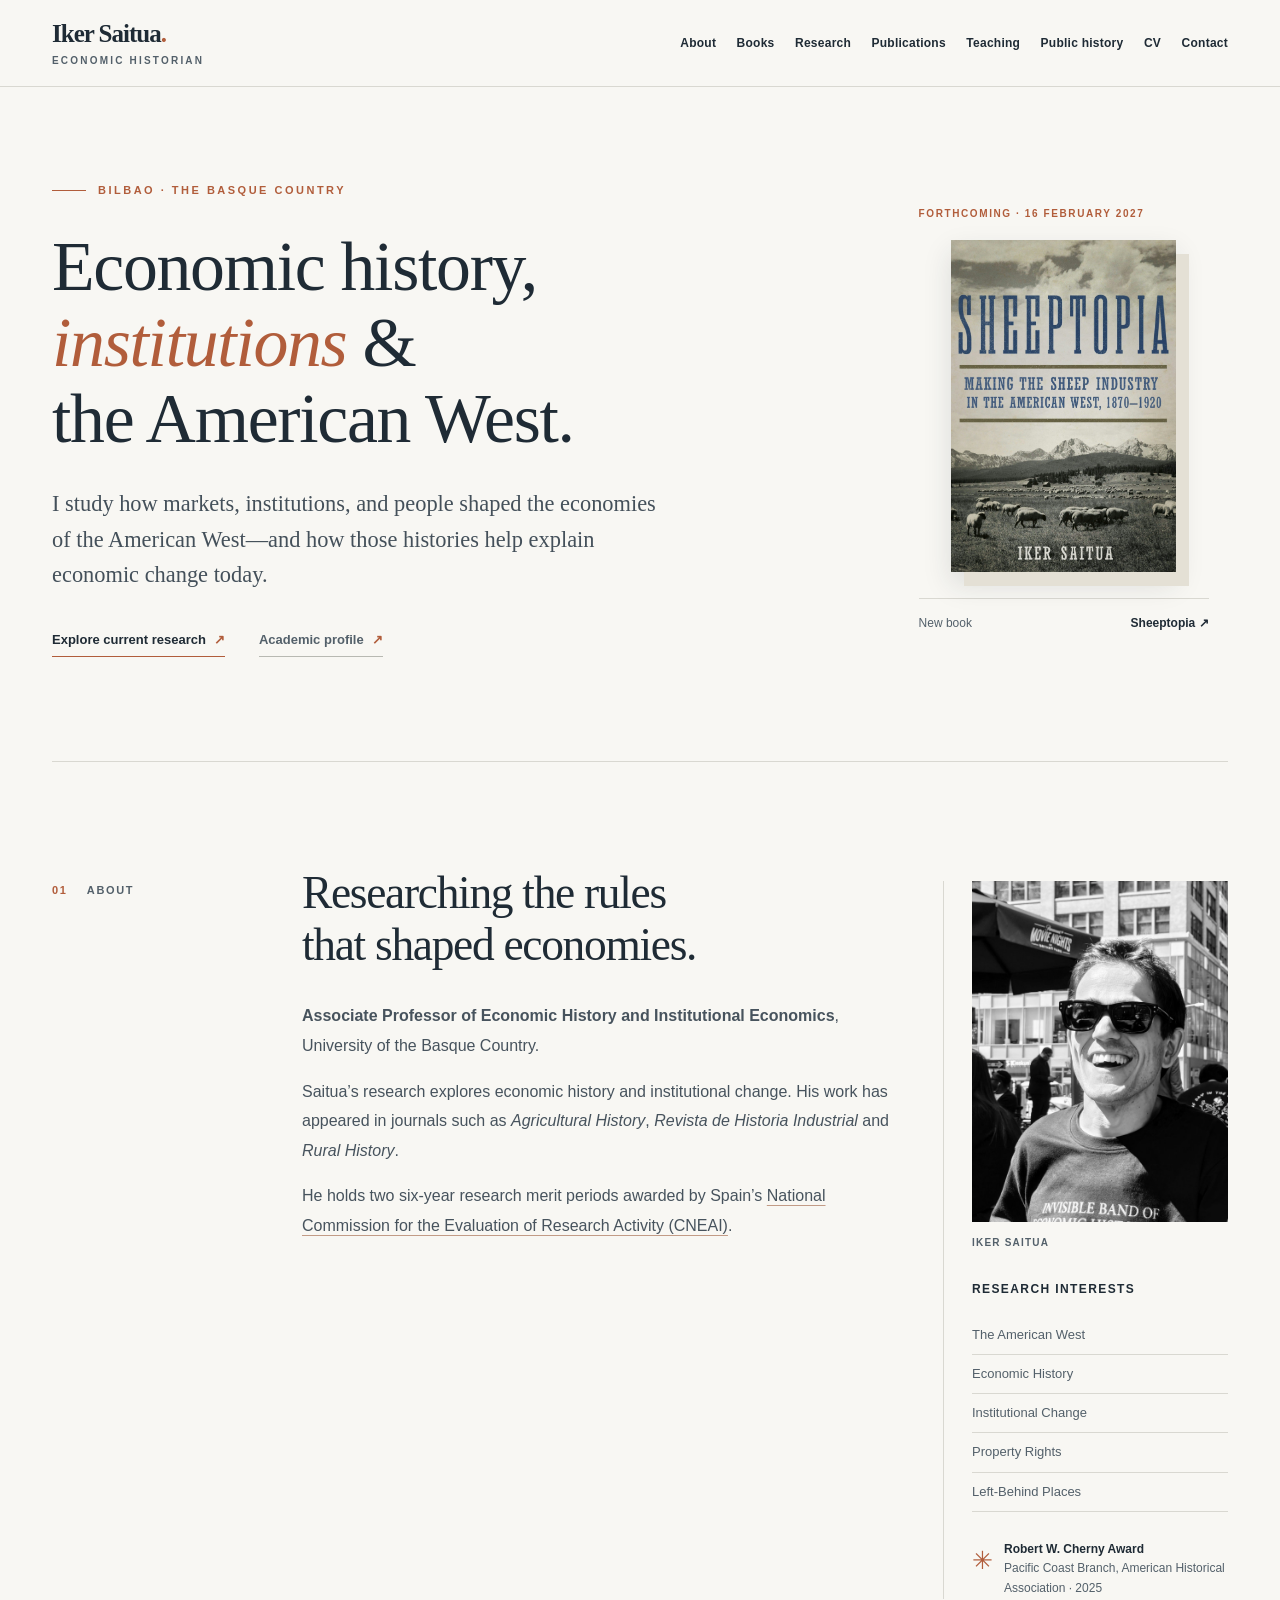
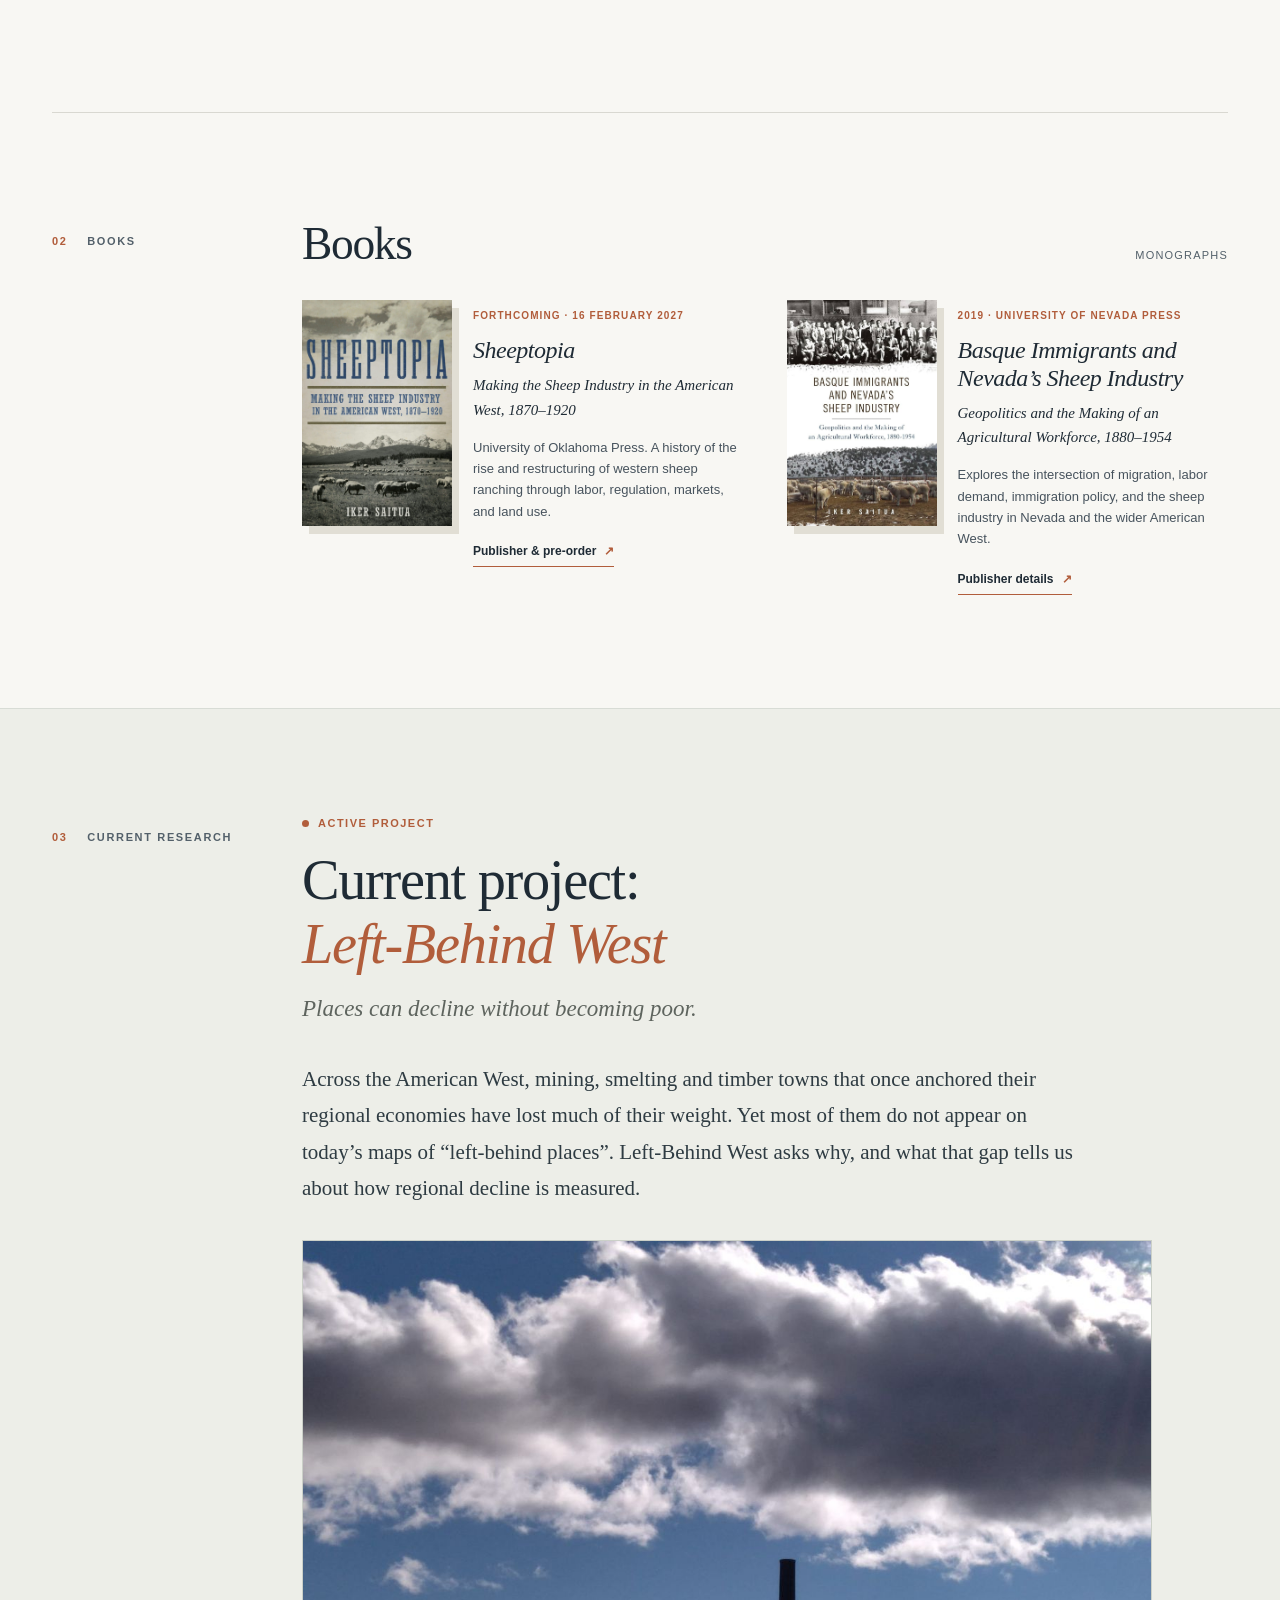
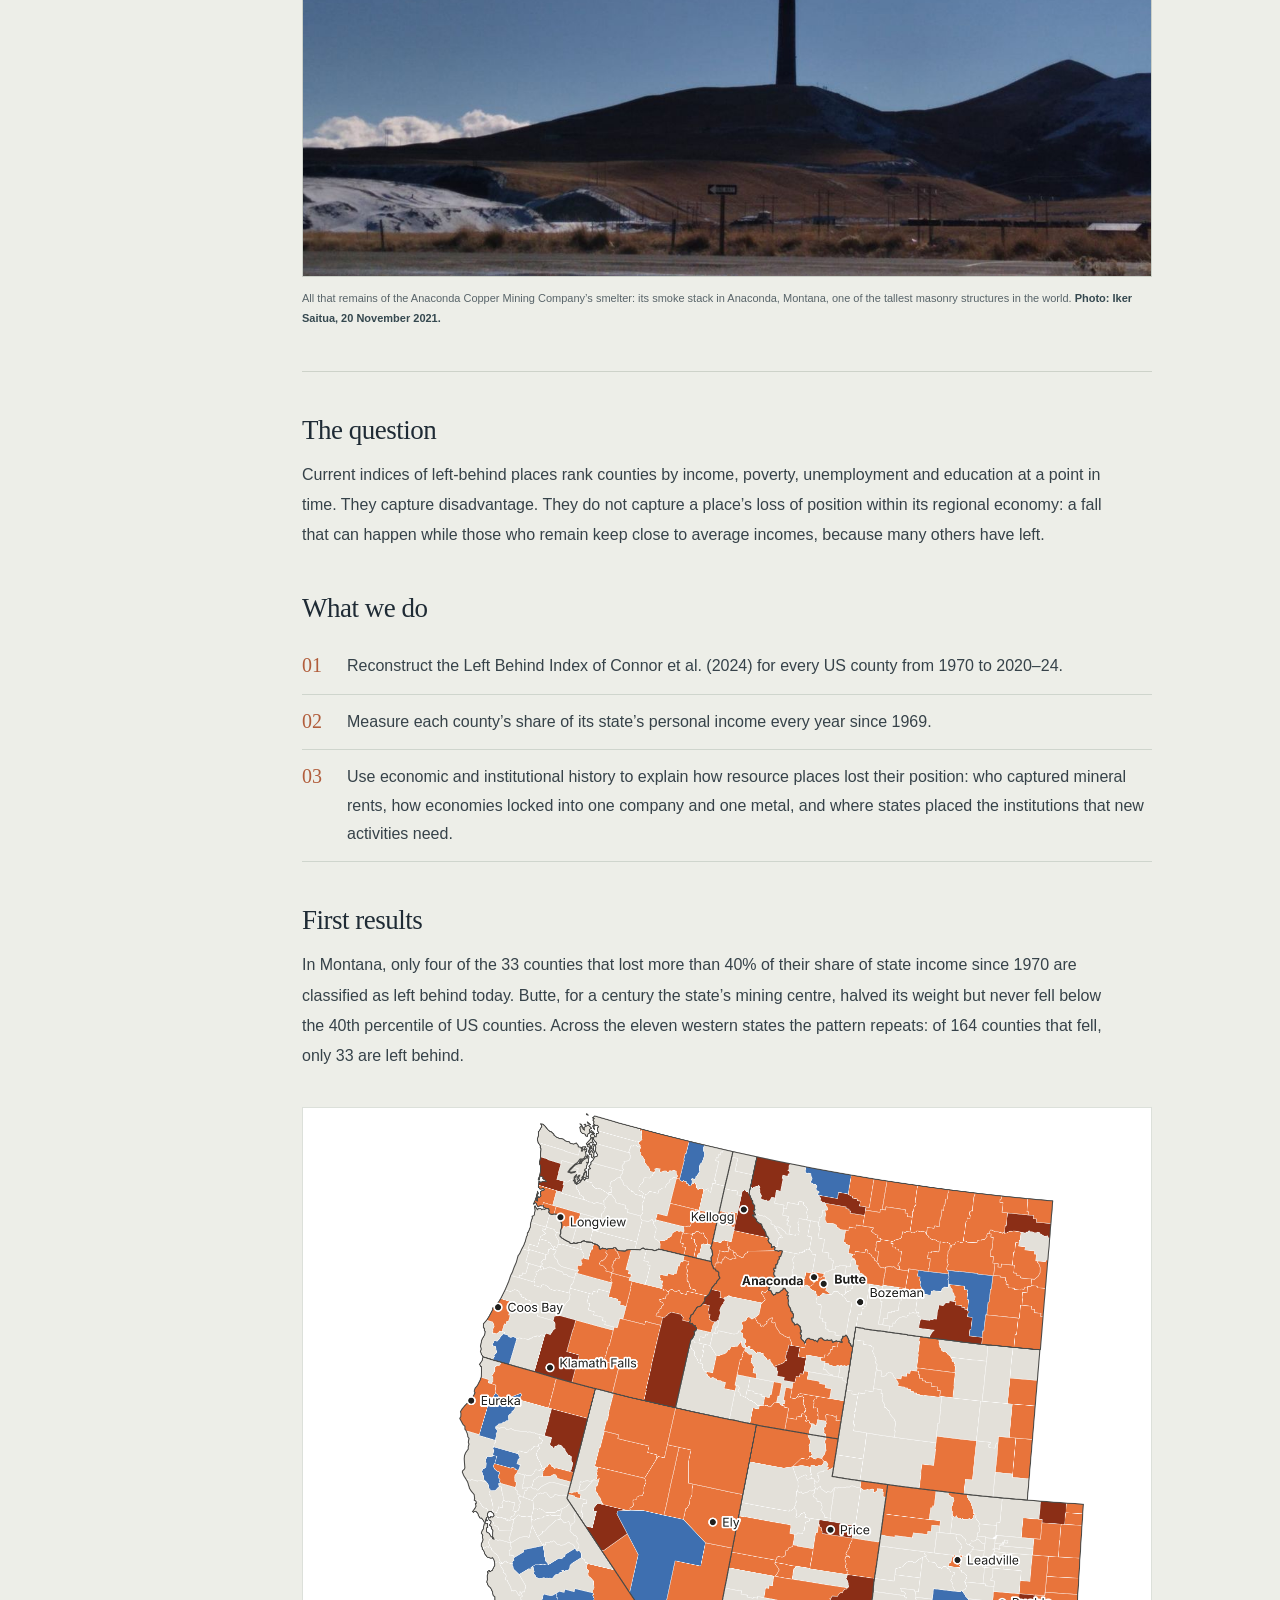
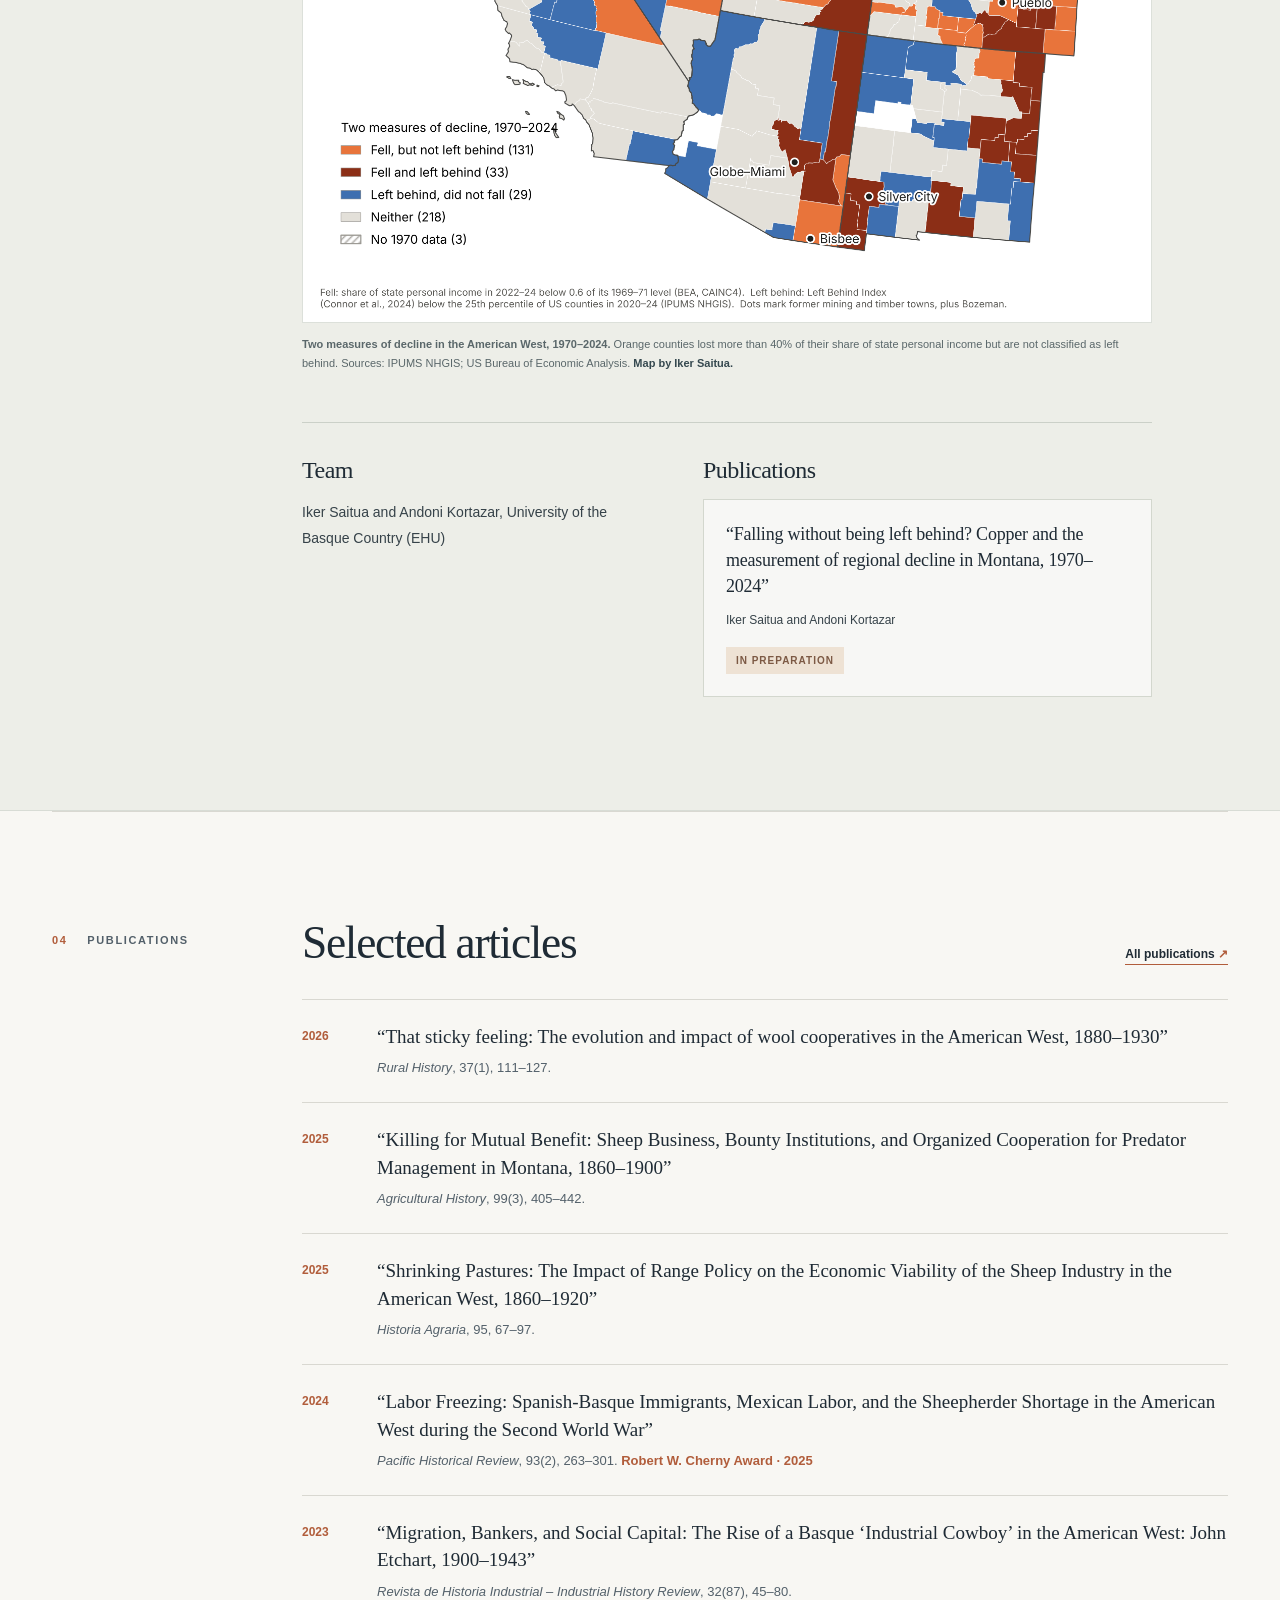
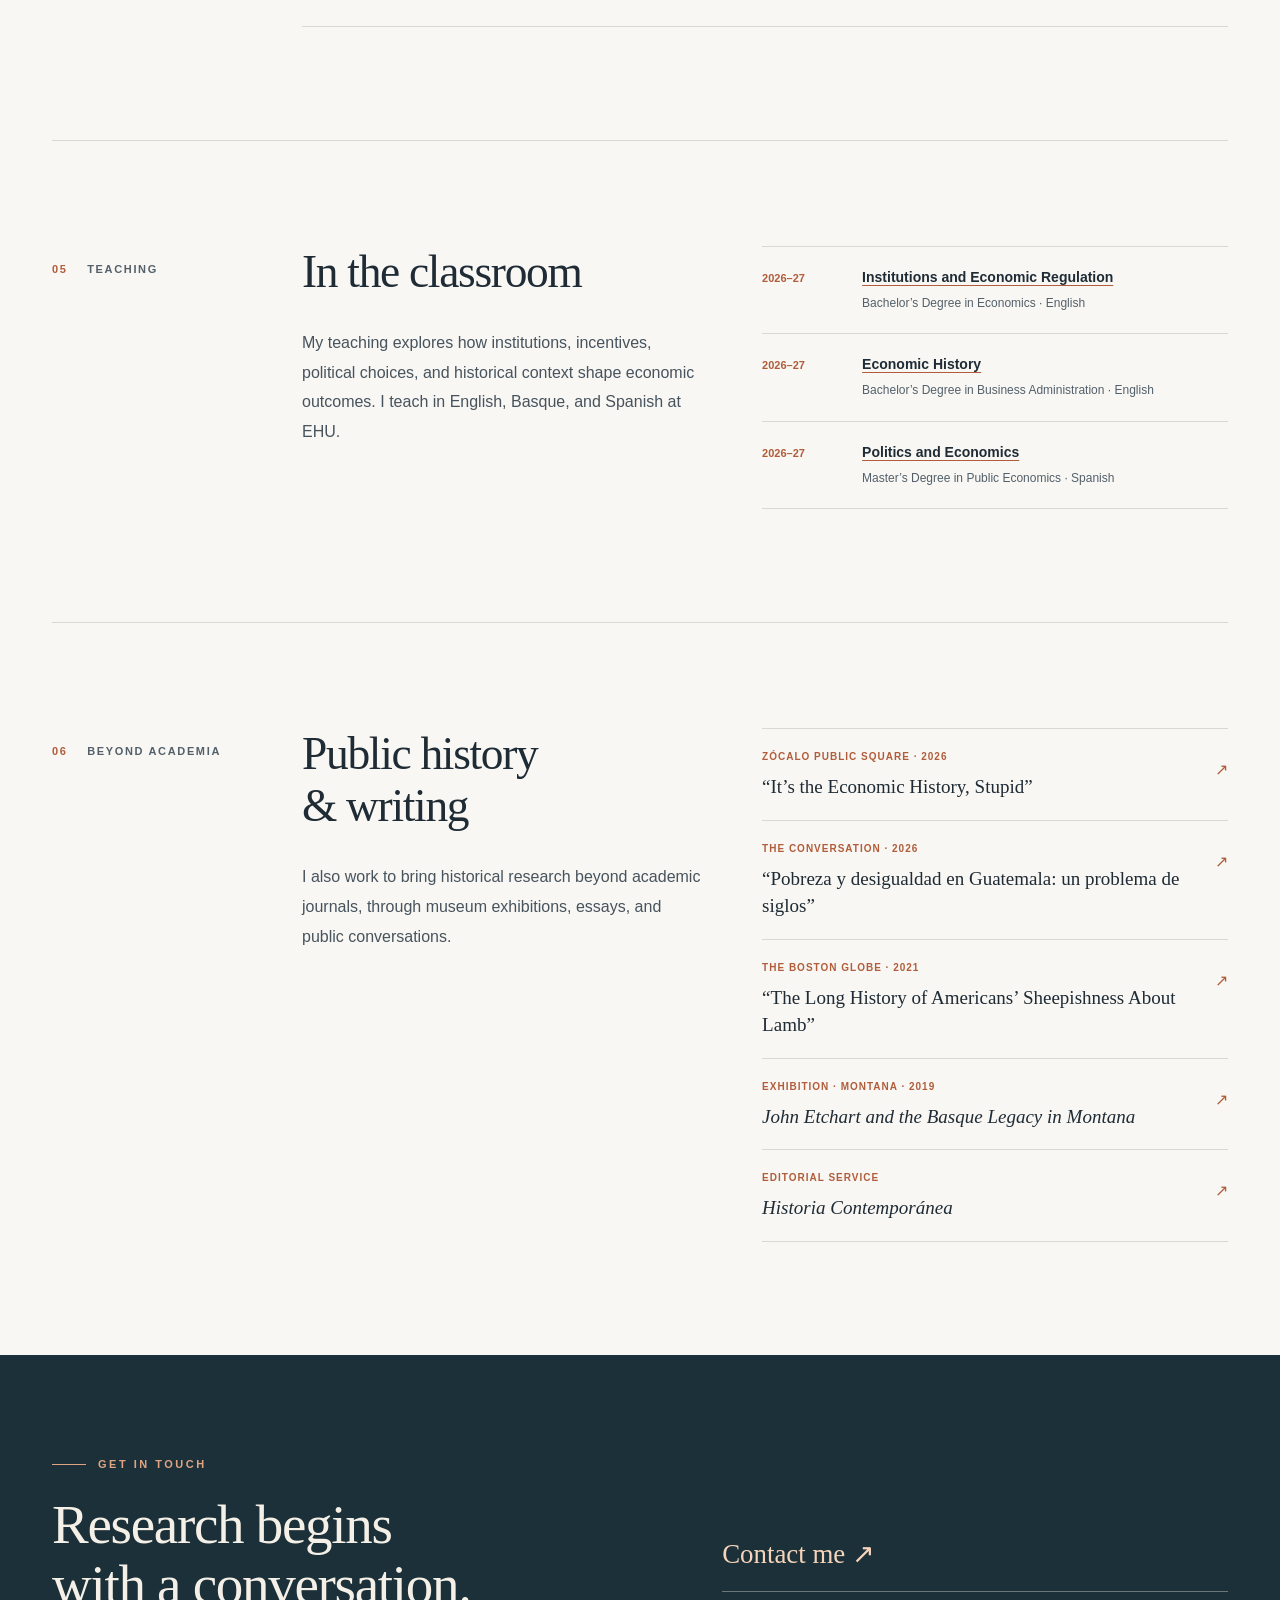
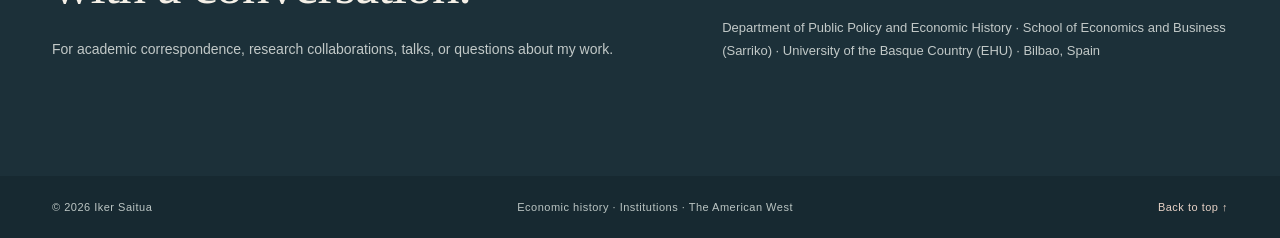
==== commit 13b252e9: "Final academic website update – October 2026" ====
--- a/index.html
+++ b/index.html
@@ -13,6 +13,7 @@
 <link href="assets/favicon.svg" rel="icon" type="image/svg+xml"/>
 <link href="styles.css" rel="stylesheet"/>
 <script defer="" src="script.js"></script>
+<!-- Updated academic website: reconciled release 2026-10-26 — Boston Globe, The Conversation, exhibition and journal links. -->
 </head>
 <body>
 <a class="skip-link" href="#main">Skip to content</a>
@@ -139,19 +140,24 @@
 <section aria-labelledby="teaching-heading" class="section section-border shell" id="teaching">
 <div class="section-label"><span>05</span> Teaching</div>
 <div class="section-content teaching-grid">
-<div><h2 id="teaching-heading">In the classroom</h2><p>My teaching explores how institutions, incentives, political choices, and historical context shape economic outcomes. I teach in English, Basque, and Spanish at EHU.</p><a class="text-link" href="https://sites.google.com/view/economicinstitutions/" rel="noopener noreferrer" target="_blank">Institutions &amp; Economic Regulation course site <span aria-hidden="true">↗</span></a></div>
-<div class="courses"><div class="course-item"><span>2026–27</span><div><strong><a class="course-official-link" href="https://www.ehu.eus/en/web/graduak/bachelor-degree-economics/credits-and-subjects?redirect=consultaAsignatura&amp;anyo-academico=20260&amp;ciclo=X&amp;curso=3&amp;asignatura=27014" target="_blank" rel="noopener noreferrer">Institutions and Economic Regulation</a></strong><small>Bachelor’s Degree in Economics · English</small></div></div><div class="course-item"><span>2026–27</span><div><strong>Economic History</strong><small>Business Administration · English</small></div></div><div class="course-item"><span>2026–27</span><div><strong>Politics and Economics</strong><small>Master’s in Public Economics · 3 ECTS</small><p class="course-programme-note">This programme is offered in Spanish. For more information about the curriculum and programme details, visit the <a href="https://www.ehu.eus/es/web/master/master-economia-publica/programa" rel="noopener noreferrer" target="_blank">official University of the Basque Country website</a>.</p></div></div></div>
+<div><h2 id="teaching-heading">In the classroom</h2><p>My teaching explores how institutions, incentives, political choices, and historical context shape economic outcomes. I teach in English, Basque, and Spanish at EHU.</p></div>
+<div class="courses"><div class="course-item"><span>2026–27</span><div><strong><a class="course-official-link" href="https://www.ehu.eus/en/web/graduak/bachelor-degree-economics/credits-and-subjects?redirect=consultaAsignatura&amp;anyo-academico=20260&amp;ciclo=X&amp;curso=3&amp;asignatura=27014" target="_blank" rel="noopener noreferrer">Institutions and Economic Regulation</a></strong><small>Bachelor’s Degree in Economics · English</small></div></div><div class="course-item"><span>2026–27</span><div><strong><a class="course-official-link" href="https://www.ehu.eus/es/web/graduak/grado-administracion-direccion-empresas-bizkaia/creditos-y-asignaturas?redirect=consultaAsignatura&amp;anyo-academico=20260&amp;ciclo=X&amp;curso=1&amp;asignatura=25831" rel="noopener noreferrer" target="_blank">Economic History</a></strong><small>Bachelor’s Degree in Business Administration · English</small></div></div><div class="course-item"><span>2026–27</span><div><strong><a class="course-official-link" href="https://www.ehu.eus/es/web/master/master-economia-publica/programa" rel="noopener noreferrer" target="_blank">Politics and Economics</a></strong><small>Master’s Degree in Public Economics · Spanish</small></div></div></div>
 </div>
 </section>
 <section aria-labelledby="public-heading" class="section section-border shell" id="public-history">
 <div class="section-label"><span>06</span> Beyond academia</div>
 <div class="section-content public-grid">
 <div><h2 id="public-heading">Public history<br/>&amp; writing</h2><p>I also work to bring historical research beyond academic journals, through museum exhibitions, essays, and public conversations.</p></div>
-<div class="public-links"><a href="https://www.zocalopublicsquare.org/its-the-economic-history-stupid/" rel="noopener noreferrer" target="_blank"><small>Zócalo Public Square · 2026</small><strong>“It’s the Economic History, Stupid”</strong><span aria-hidden="true">↗</span></a><a href="https://www.zocalopublicsquare.org/2019/07/10/how-basques-became-synonymous-with-sheepherders-in-the-american-west/ideas/essay/" rel="noopener noreferrer" target="_blank"><small>Zócalo Public Square · 2019</small><strong>“How Basques Became Synonymous with Sheepherders in the American West”</strong><span aria-hidden="true">↗</span></a><div class="public-item"><small>Exhibition · Montana · 2019</small><strong><em>John Etchart and the Basque Legacy in Montana</em></strong><span>Exhibition curator</span></div><div class="public-item"><small>Editorial service</small><strong><em>Historia Contemporánea</em></strong><span>Section editor</span></div></div>
+<div class="public-links">
+<a href="https://www.zocalopublicsquare.org/its-the-economic-history-stupid/" rel="noopener noreferrer" target="_blank"><small>Zócalo Public Square · 2026</small><strong>“It’s the Economic History, Stupid”</strong><span aria-hidden="true">↗</span></a>
+<a href="https://theconversation.com/pobreza-y-desigualdad-en-guatemala-un-problema-de-siglos-278624" rel="noopener noreferrer" target="_blank"><small>The Conversation · 2026</small><strong>“Pobreza y desigualdad en Guatemala: un problema de siglos”</strong><span aria-hidden="true">↗</span></a>
+<a href="https://www.bostonglobe.com/2021/12/29/opinion/long-history-americans-sheepishness-about-lamb/" rel="noopener noreferrer" target="_blank"><small>The Boston Globe · 2021</small><strong>“The Long History of Americans’ Sheepishness About Lamb”</strong><span aria-hidden="true">↗</span></a>
+<a href="https://www.mthistory.org/news/new-exhibit-of-prominent-montana-rancher-premieres-in-downtown-helena" rel="noopener noreferrer" target="_blank"><small>Exhibition · Montana · 2019</small><strong><em>John Etchart and the Basque Legacy in Montana</em></strong><span aria-hidden="true">↗</span></a>
+<a href="https://ojs.ehu.eus/index.php/HC/index" rel="noopener noreferrer" target="_blank"><small>Editorial service</small><strong><em>Historia Contemporánea</em></strong><span aria-hidden="true">↗</span></a></div>
 </div>
 </section>
 <section aria-labelledby="contact-heading" class="contact-section" id="contact">
-<div class="shell contact-inner"><div><div class="eyebrow light"><span class="eyebrow-line"></span> Get in touch</div><h2 id="contact-heading">Research begins<br/>with a conversation.</h2><p>For academic correspondence, research collaborations, talks, or questions about my work.</p></div><div class="contact-cta"><a class="contact-button" href="contact.html">Contact me<span aria-hidden="true"> ↗</span></a><p>Department of Public Policy and Economic History · Faculty of Economics and Business (Sarriko) · University of the Basque Country (EHU) · Bilbao, Spain</p></div></div>
+<div class="shell contact-inner"><div><div class="eyebrow light"><span class="eyebrow-line"></span> Get in touch</div><h2 id="contact-heading">Research begins<br/>with a conversation.</h2><p>For academic correspondence, research collaborations, talks, or questions about my work.</p></div><div class="contact-cta"><a class="contact-button" href="contact.html">Contact me<span aria-hidden="true"> ↗</span></a><p>Department of Public Policy and Economic History · School of Economics and Business (Sarriko) · University of the Basque Country (EHU) · Bilbao, Spain</p></div></div>
 </section>
 </main>
 <footer class="site-footer"><div class="shell footer-inner"><span>© 2026 Iker Saitua</span><span>Economic history · Institutions · The American West</span><a href="#main">Back to top ↑</a></div></footer>
--- a/styles.css
+++ b/styles.css
@@ -80,3 +80,8 @@
 /* Official course link without changing the teaching list typography. */
 .course-official-link{color:inherit;text-decoration:underline;text-decoration-color:var(--accent);text-decoration-thickness:1px;text-underline-offset:3px}
 .course-official-link:hover,.course-official-link:focus-visible{text-decoration-thickness:2px}
+
+/* Based in: academic home and discreet postal address */
+.contact-sidebar h3{overflow-wrap:break-word;line-height:1.28}
+.contact-sidebar .contact-campus{font-size:.78em;color:var(--ink-soft)}
+.contact-sidebar .contact-postal-address{font-style:normal;font-size:12px;line-height:1.8;color:var(--ink-soft)}
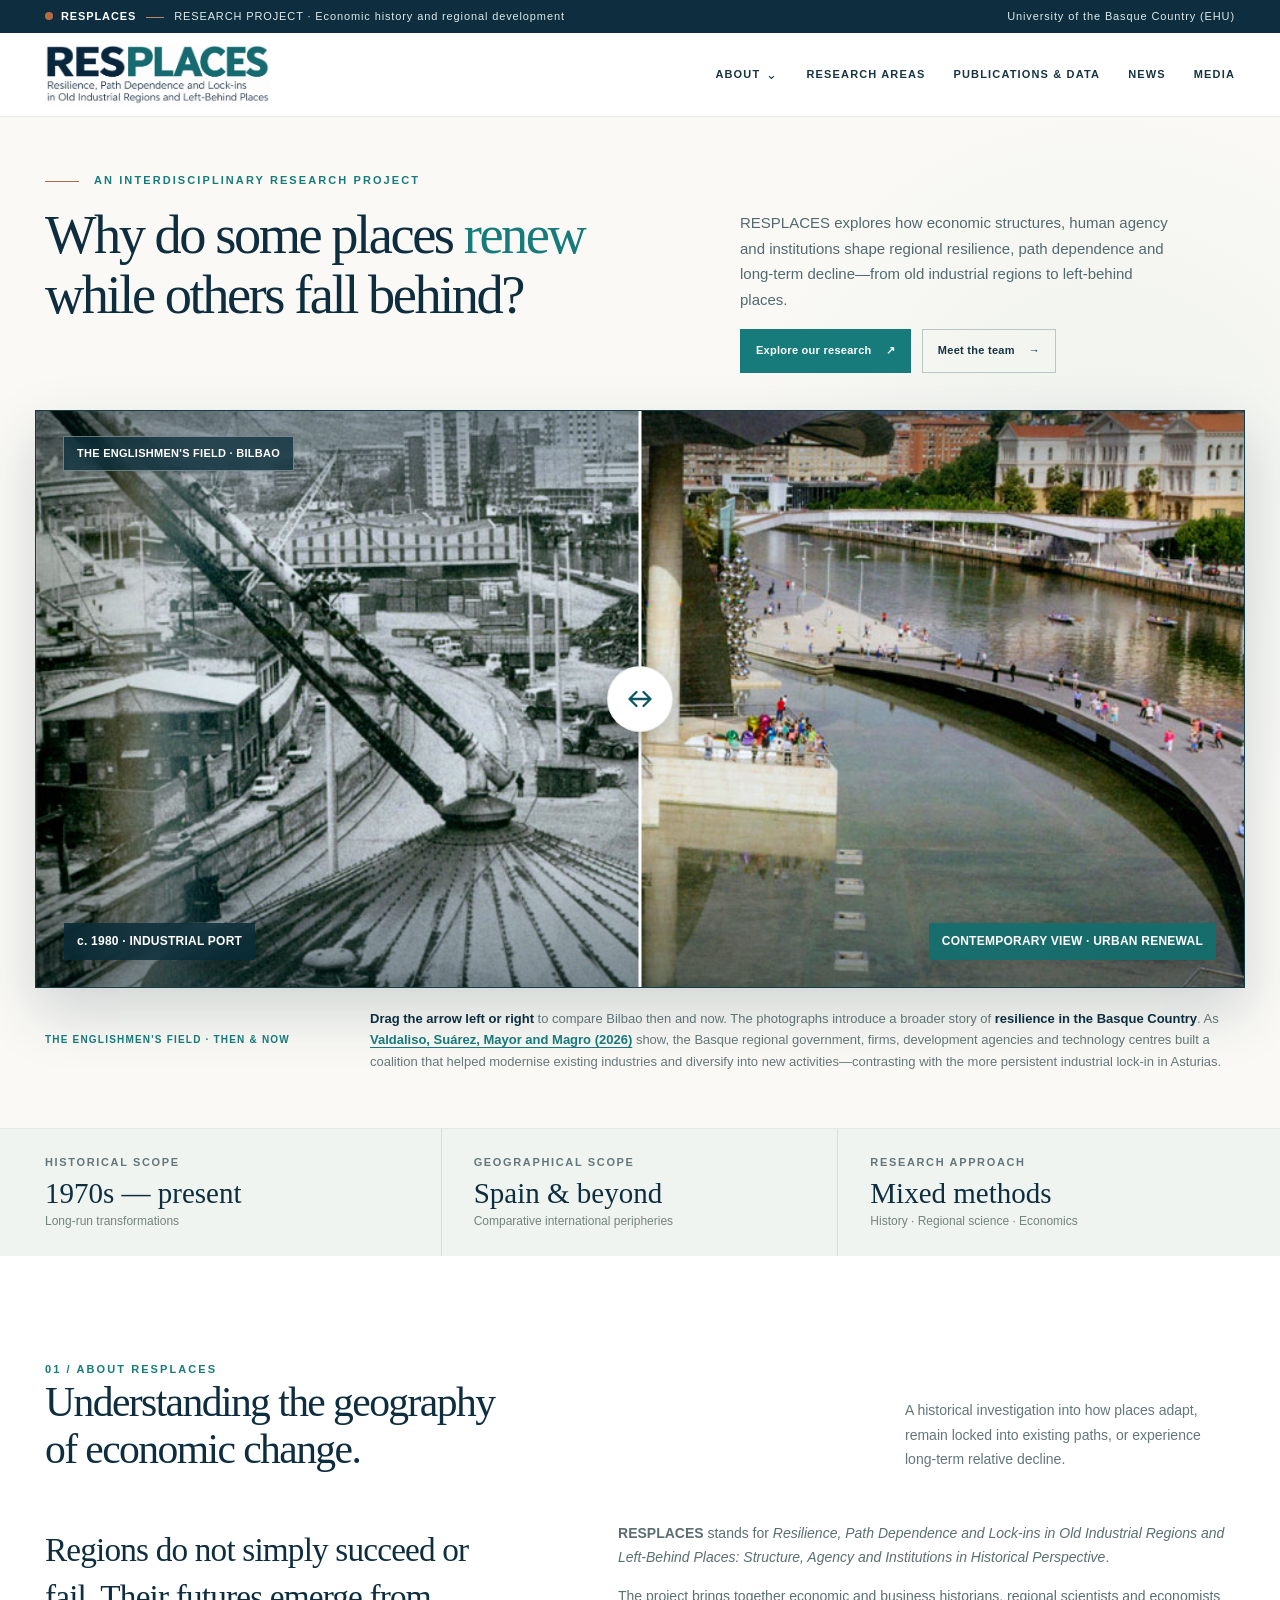
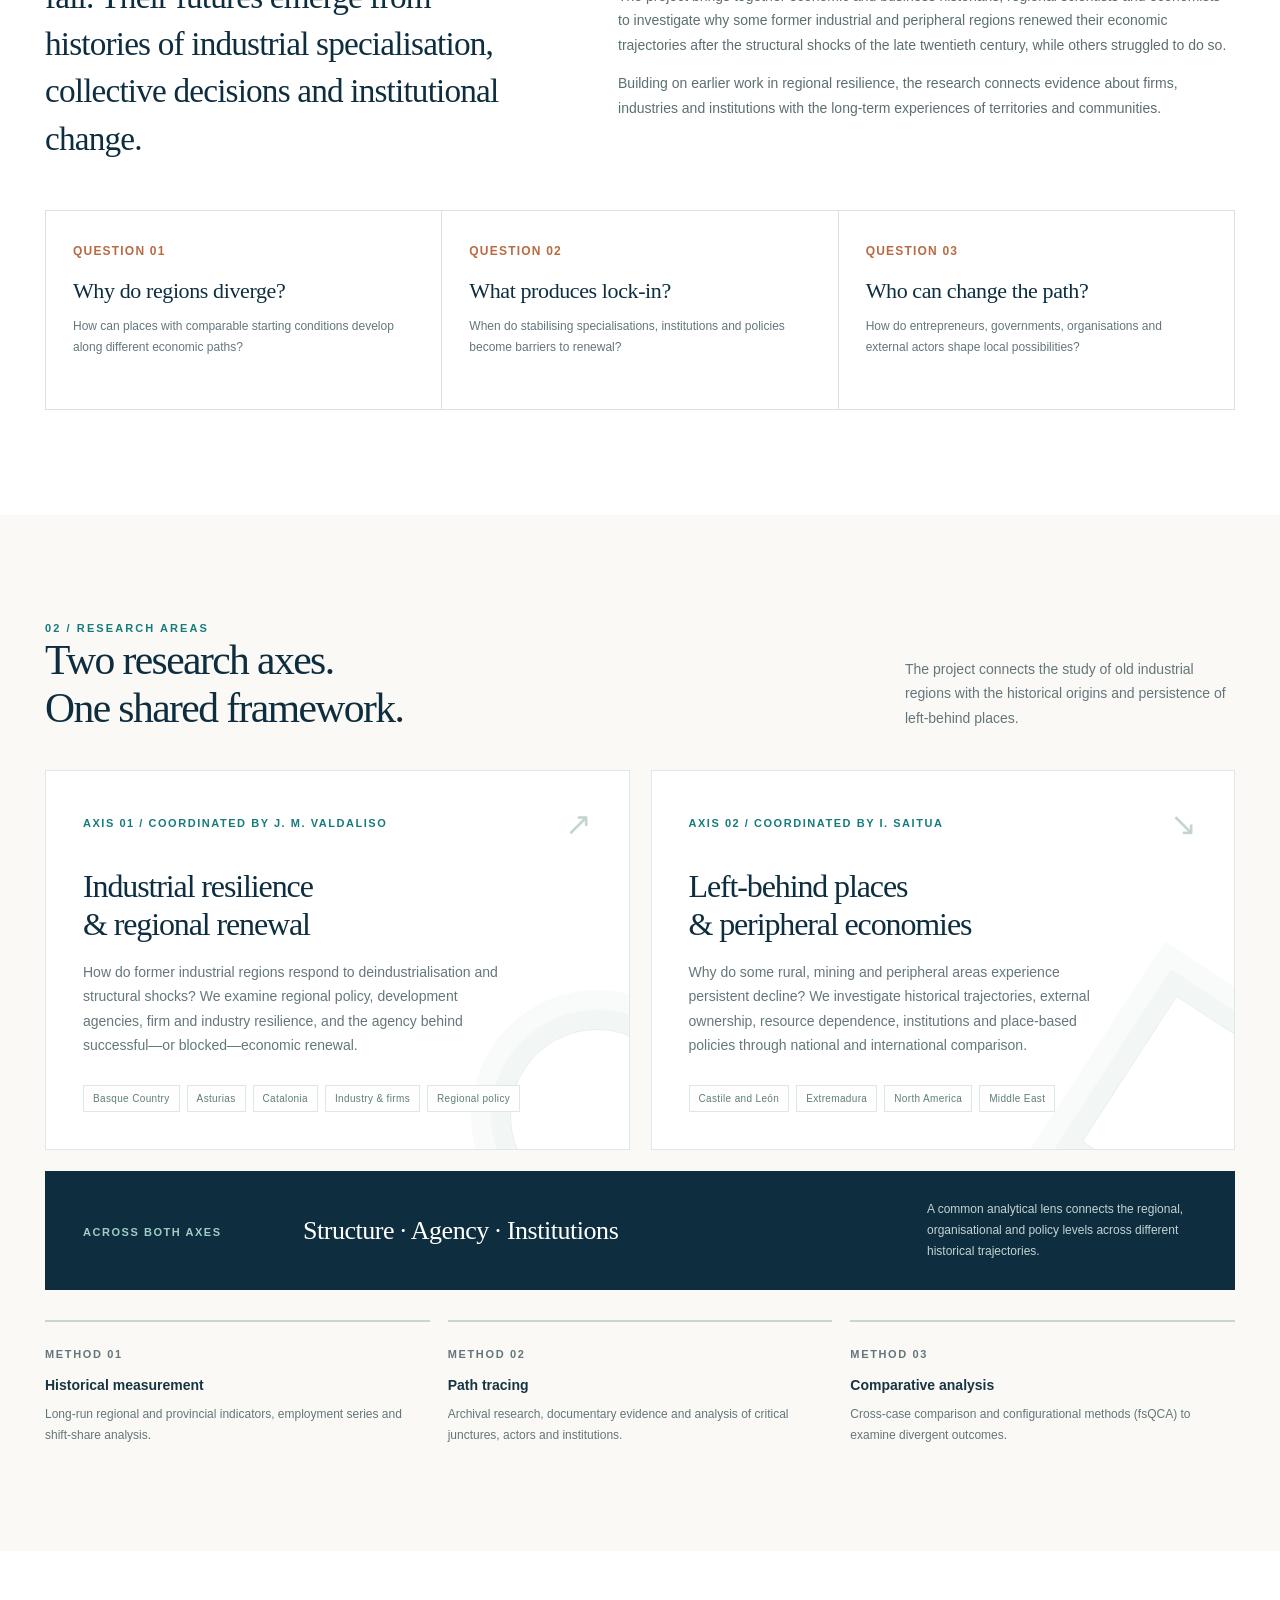
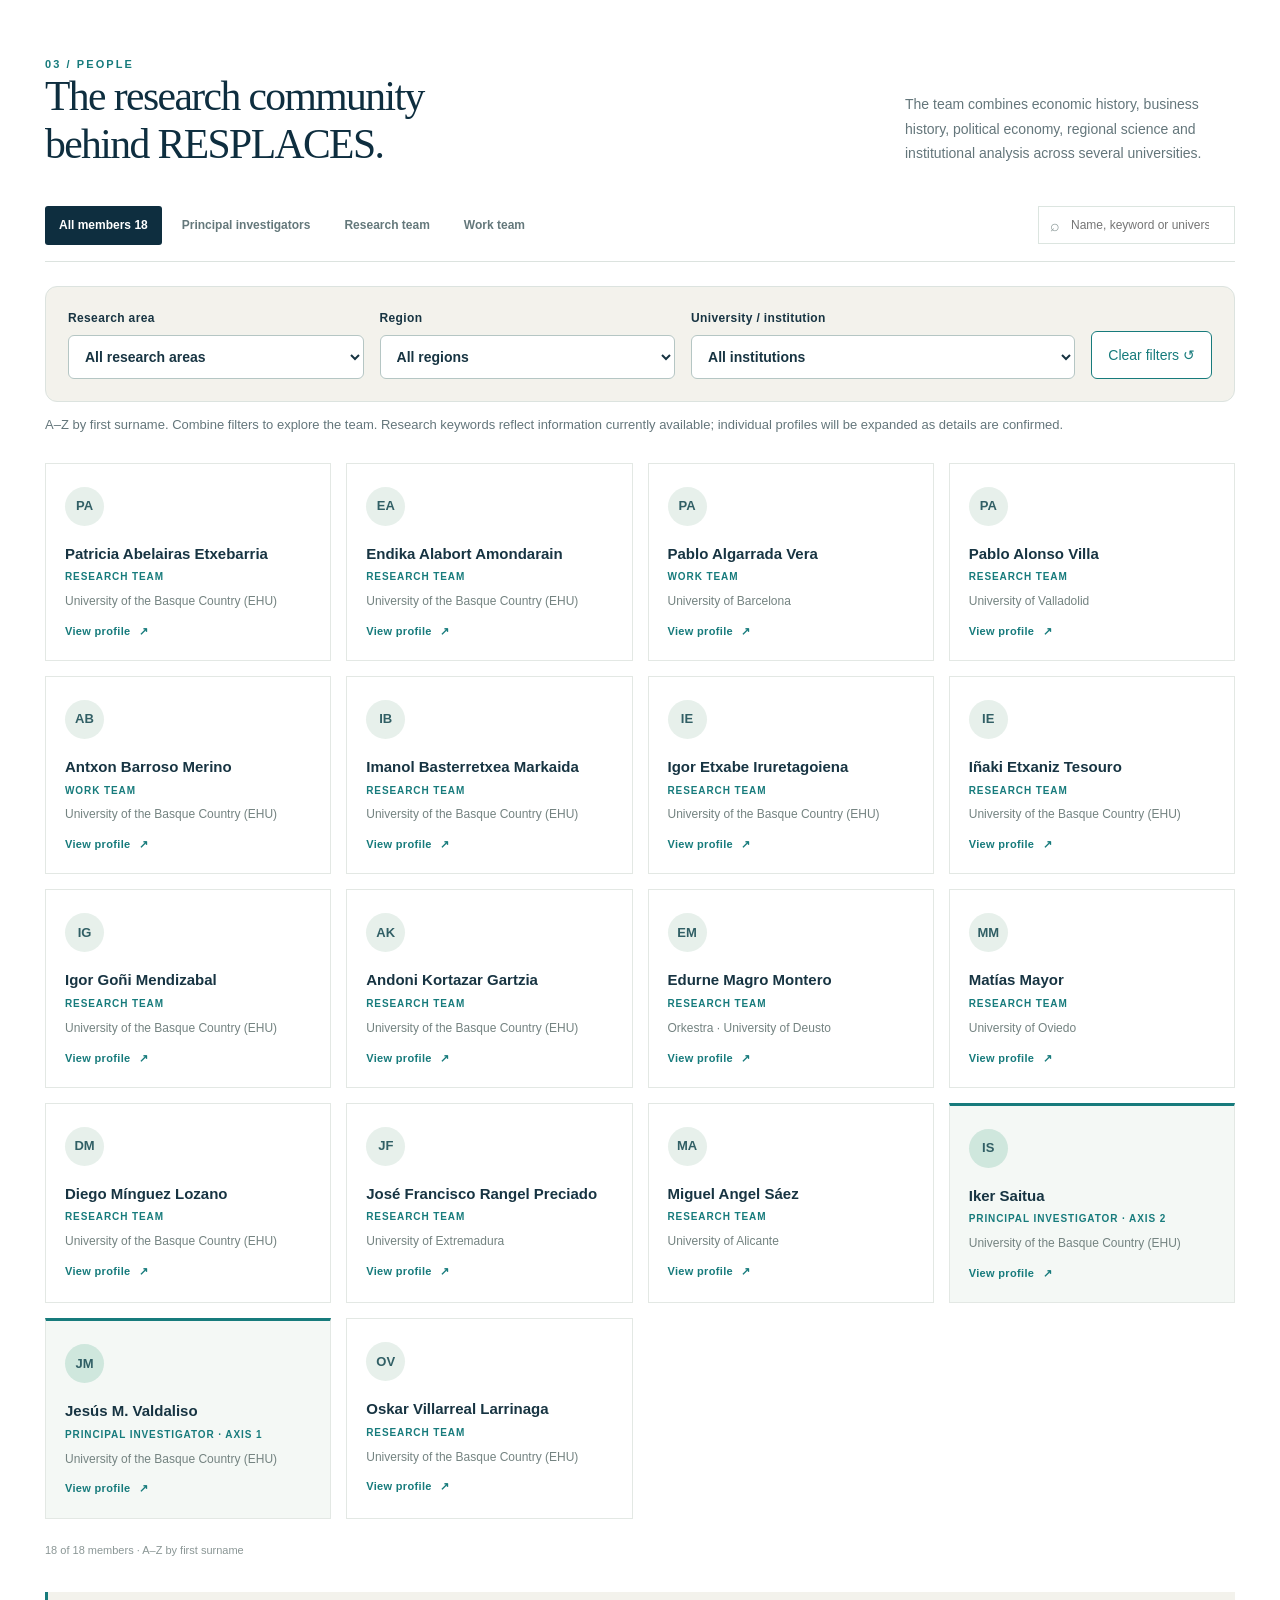
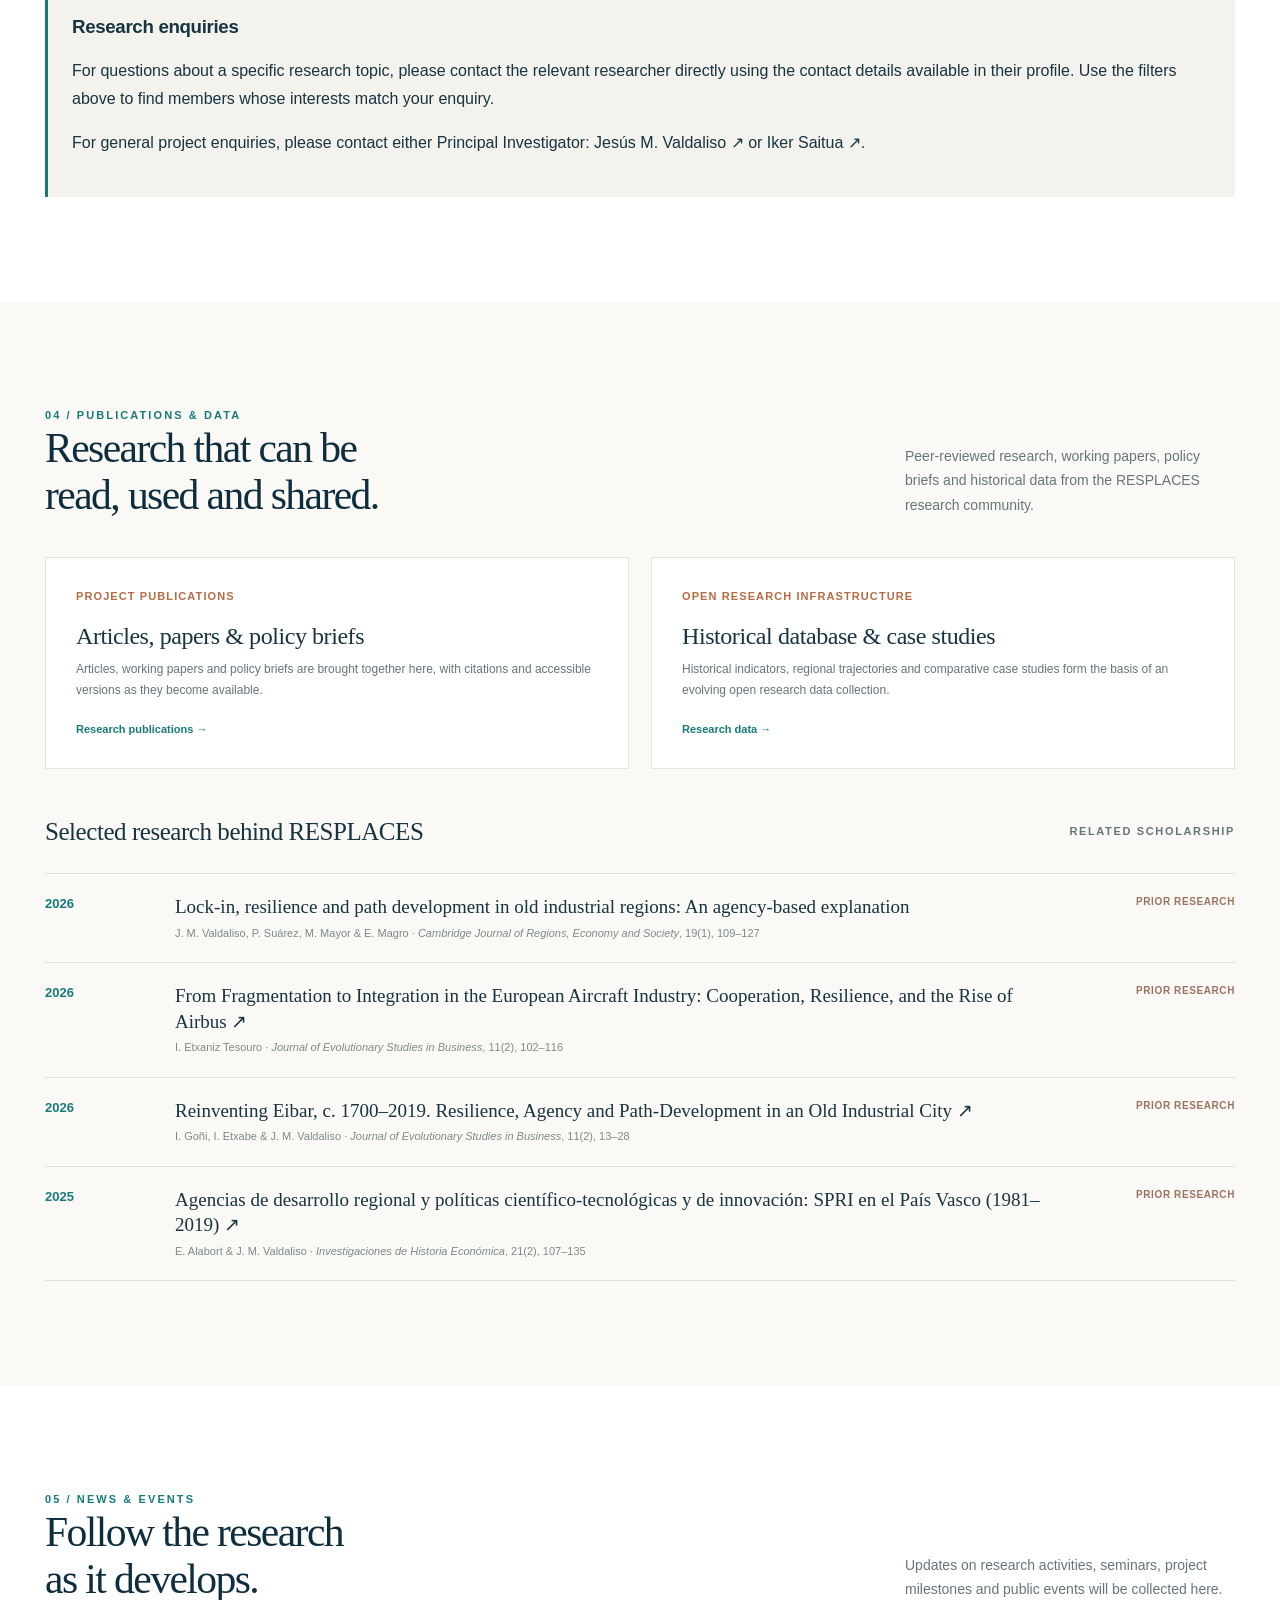
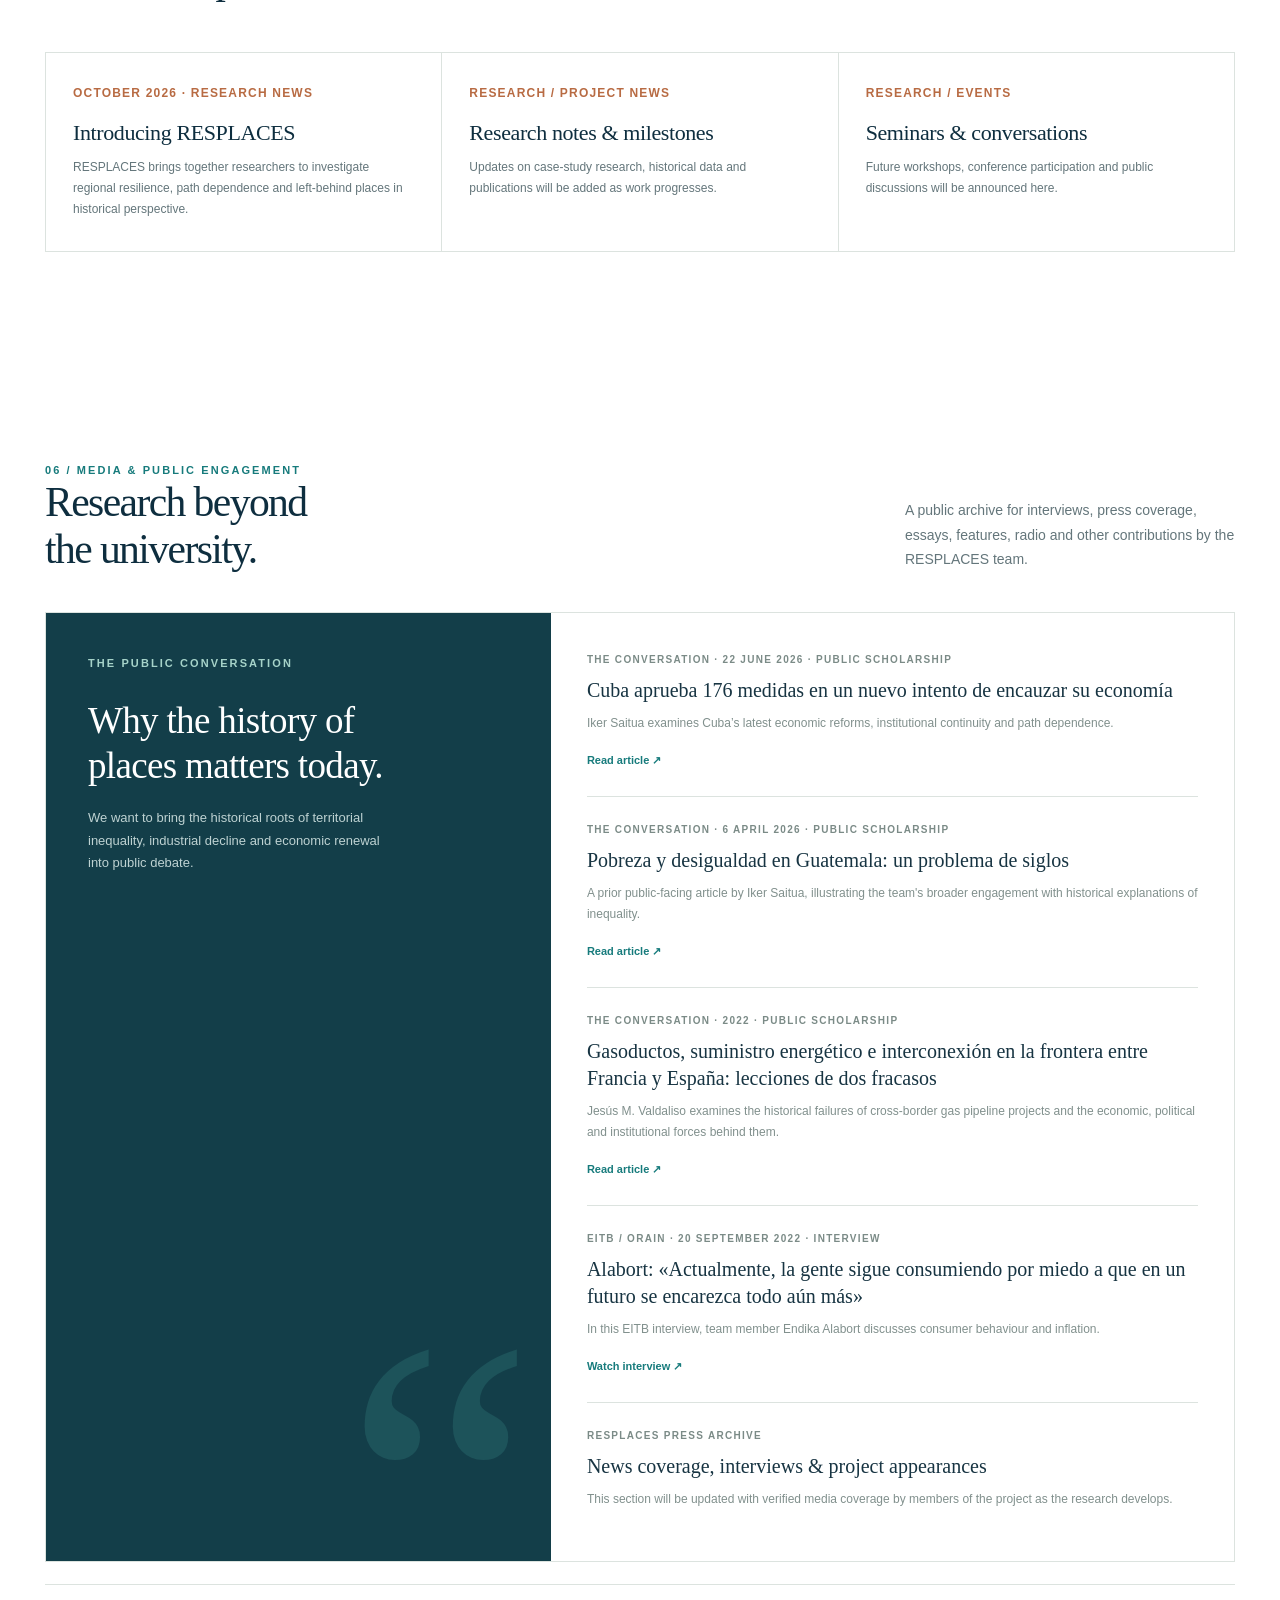
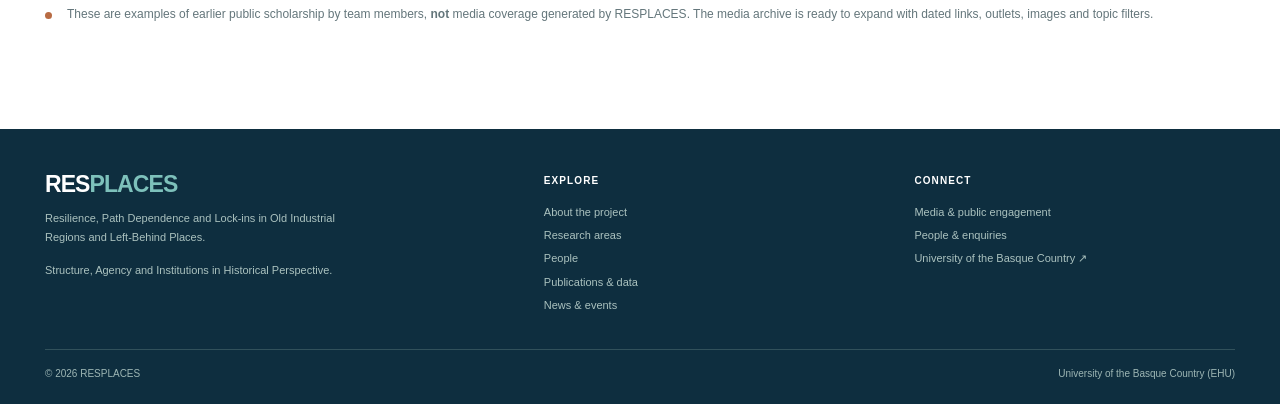
==== commit c8707e38: "index.html" ====
--- a/index.html
+++ b/index.html
@@ -1,165 +1,389 @@
 <!DOCTYPE html>
-
 <html lang="en">
 <head>
-<meta charset="utf-8"/>
-<meta content="width=device-width, initial-scale=1" name="viewport"/>
-<meta content="#f8f7f3" name="theme-color"/>
-<meta content="Iker Saitua, Associate Professor of Economic History and Institutional Economics at the University of the Basque Country. Research on economic history and institutional change." name="description"/>
-<meta content="Iker Saitua | Economic Historian" property="og:title"/>
-<meta content="Economic history, institutions, and the American West. Books, publications, and the Left-Behind West research project." property="og:description"/>
-<meta content="website" property="og:type"/>
-<title>Iker Saitua · Economic Historian</title>
-<link href="assets/favicon.svg" rel="icon" type="image/svg+xml"/>
-<link href="styles.css" rel="stylesheet"/>
-<script defer="" src="script.js"></script>
-<!-- Updated academic website: reconciled release 2026-10-26 — Boston Globe, The Conversation, exhibition and journal links. -->
+<meta charset="utf-8">
+<meta name="viewport" content="width=device-width,initial-scale=1">
+<meta name="theme-color" content="#143642">
+<title>RESPLACES — Research on Regional Resilience and Left-Behind Places</title>
+<meta name="description" content="RESPLACES investigates resilience, path dependence and lock-in in old industrial regions and left-behind places through historical research.">
+<style>
+:root{--ink:#173442;--navy:#0e2e3f;--teal:#177b7c;--orange:#b86b43;--orange-light:#ead3c3;--sand:#faf9f5;--cream:#f3f2ec;--pale:#e9f1ee;--line:#dce3df;--muted:#64767b;--dark:#092c37;--serif:Georgia,'Iowan Old Style',serif;--sans:'Inter','Segoe UI',Arial,sans-serif;--max:1190px}
+*{box-sizing:border-box}html{scroll-behavior:smooth;scroll-padding-top:90px}body{margin:0;font-family:var(--sans);color:var(--ink);background:#fff;line-height:1.58;-webkit-font-smoothing:antialiased}body.menu-open{overflow:hidden}a{color:inherit;text-decoration:none}button,input{font:inherit}button{cursor:pointer}img,svg{max-width:100%}a:focus-visible,button:focus-visible,input:focus-visible{outline:3px solid #df8f5d;outline-offset:4px}::selection{background:#c6e8e0;color:#143642}.container{width:min(calc(100% - 76px),var(--max));margin:auto}.kicker{font-size:11px;letter-spacing:.19em;font-weight:750;text-transform:uppercase;color:var(--teal)}.dot{color:var(--orange)}.subtle{color:var(--muted)}h1,h2,h3,h4,p{margin-top:0}h2{font:normal clamp(32px,3.25vw,51px)/1.14 var(--serif);letter-spacing:-.038em;color:var(--navy)}h3{line-height:1.2;letter-spacing:-.018em}p{line-height:1.75}.eyebrow-row{display:flex;gap:15px;align-items:center}.eyebrow-row:before{content:'';height:1px;width:34px;background:var(--orange)}.mini-label{font-size:11px;font-weight:760;text-transform:uppercase;letter-spacing:.15em;color:var(--muted)}
+.announcement{background:var(--navy);color:#dce9e9;padding:8px 0;font-size:11px;letter-spacing:.08em}.announcement .container{display:flex;justify-content:space-between;gap:20px;align-items:center}.announcement strong{font-weight:600;color:#fff}.announcement .little-line{display:inline-block;vertical-align:middle;width:18px;height:1px;background:#bd8465;margin:0 10px}
+.site-header{position:sticky;top:0;z-index:30;background:rgba(255,255,255,.975);border-bottom:1px solid #e9ece9;backdrop-filter:blur(12px)}.header-inner{min-height:83px;display:flex;justify-content:space-between;align-items:center;gap:28px}.brand{display:inline-flex;align-items:center;flex:none;max-width:235px}.brand img{width:226px;height:auto;display:block}.main-nav{display:flex;align-items:center;gap:28px}.main-nav>a,.drop>button{font-size:11px;font-weight:800;letter-spacing:.105em;text-transform:uppercase;background:none;border:0;padding:20px 0;color:var(--ink);white-space:nowrap}.main-nav>a:hover,.drop>button:hover{color:var(--teal)}.nav-contact{background:var(--navy)!important;padding:12px 19px!important;color:#fff!important;border-radius:3px;transition:background .2s}.nav-contact:hover{background:var(--teal)!important}.drop{position:relative}.drop>button{display:flex;gap:6px;align-items:center}.chev{font-size:13px;font-weight:500}.dropdown{display:none;position:absolute;top:100%;left:-18px;min-width:194px;background:#fff;padding:10px 0;border:1px solid var(--line);box-shadow:0 14px 40px rgba(8,40,49,.1)}.dropdown a{display:block;font-size:13px;padding:10px 18px;color:var(--ink)}.dropdown a:hover{background:var(--pale);color:var(--teal)}.drop:hover .dropdown,.drop:focus-within .dropdown{display:block}.mobile-toggle{display:none;border:0;background:transparent;padding:10px}.mobile-toggle span{display:block;width:26px;height:2px;background:var(--navy);margin:5px 0}
+.hero{background:var(--sand);position:relative;overflow:hidden}.hero:before{content:'';position:absolute;right:0;top:0;width:49%;height:100%;background:radial-gradient(circle at 72% 35%,rgba(208,224,216,.27),transparent 48%);pointer-events:none}.hero-grid{position:relative;z-index:1;min-height:558px;display:grid;grid-template-columns:1.02fr .98fr;align-items:center;gap:47px;padding-top:71px;padding-bottom:74px}.hero h1{font:normal clamp(44px,4.7vw,70px)/1.1 var(--serif);letter-spacing:-.045em;color:var(--navy);max-width:660px;margin:24px 0 23px}.hero h1 em{font-style:normal;color:var(--teal)}.hero .lead{font-size:16px;max-width:560px;color:#52696f;margin:0 0 29px}.hero-cta{display:flex;gap:16px;align-items:center;flex-wrap:wrap}.button-primary,.button-secondary{display:inline-flex;gap:21px;align-items:center;justify-content:space-between;min-height:46px;padding:0 20px;font-size:12px;font-weight:780;letter-spacing:.025em;transition:all .18s}.button-primary{background:var(--teal);color:white;border:1px solid var(--teal)}.button-primary:hover{background:var(--navy);border-color:var(--navy)}.button-secondary{border:1px solid #b6c8c5;color:var(--ink);background:transparent}.button-secondary:hover{border-color:var(--teal);color:var(--teal)}.hero-art{background:#fff;box-shadow:0 24px 74px rgba(20,63,69,.055);border:1px solid #e8eae5;padding:27px 28px 22px;position:relative;align-self:center}.diagram-header{display:flex;justify-content:space-between;align-items:center;gap:12px;border-bottom:1px solid #e5ebe7;padding-bottom:14px}.diagram-header strong{font-size:11px;letter-spacing:.1em;text-transform:uppercase}.small-sig{font-size:10px;color:#84928d}.diagram{width:100%;display:block;margin-top:14px}.diagram-note{border-top:1px solid #e5ebe7;padding-top:14px;color:#75858a;font-size:10px;line-height:1.5}.diagram-note strong{color:var(--ink);font-weight:650}
+.metrics{border-top:1px solid #e2e9e4;background:#f0f4f0}.metric-grid{display:grid;grid-template-columns:repeat(3,1fr)}.metric{padding:25px 32px 26px;border-right:1px solid #d6dfdb}.metric:first-child{padding-left:0}.metric:last-child{border:0}.metric .number{font:normal 29px/1.1 var(--serif);color:var(--navy);margin:6px 0 2px}.metric .small{font-size:12px;color:#73837f}.section{padding:105px 0}.section-alt{background:var(--sand)}.section-header{display:flex;justify-content:space-between;gap:55px;align-items:end;margin-bottom:38px}.section-header h2{margin-bottom:0;max-width:650px}.section-header .sidecopy{width:330px;max-width:100%;margin:0 0 2px;color:var(--muted);font-size:14px}.intro-grid{display:grid;grid-template-columns:.87fr 1.13fr;gap:98px;align-items:start}.intro-grid .standfirst{font:normal clamp(23px,2.6vw,34px)/1.42 var(--serif);letter-spacing:-.025em;color:var(--navy);margin-top:14px}.intro-grid .bodycopy{padding-top:9px}.intro-grid .bodycopy p{font-size:14px;color:#5c6f70}.study-questions{display:grid;grid-template-columns:repeat(3,1fr);gap:1px;margin-top:48px;background:var(--line);border:1px solid var(--line)}.question{background:#fff;padding:26px 27px 29px;min-height:198px}.question .q-num{font-size:12px;color:var(--orange);font-weight:800;letter-spacing:.1em}.question h3{font:normal 22px/1.3 var(--serif);margin:15px 0 10px;color:var(--navy)}.question p{font-size:12px;color:var(--muted);margin:0}
+.research-grid{display:grid;grid-template-columns:1fr 1fr;gap:21px}.research-card{background:#fff;border:1px solid #e1e7e4;position:relative;padding:37px;min-height:366px;display:flex;flex-direction:column;overflow:hidden}.research-card:after{content:'';position:absolute;right:-55px;bottom:-54px;width:172px;height:172px;border:1px solid #e7efea;border-radius:50%;box-shadow:0 0 0 19px rgba(232,240,236,.45),0 0 0 39px rgba(232,240,236,.25)}.research-card:nth-child(2):after{border-radius:0;transform:rotate(33deg)}.axis-top{display:flex;justify-content:space-between;gap:20px;align-items:center}.axis-tag{color:var(--teal);font-size:11px;letter-spacing:.14em;text-transform:uppercase;font-weight:800}.axis-icon{font:normal 32px/1 var(--serif);color:#c4d4cf}.research-card h3{font:normal 32px/1.18 var(--serif);color:var(--navy);letter-spacing:-.035em;margin:28px 0 16px;max-width:400px}.research-card p{font-size:14px;color:#64777a;max-width:430px}.place-tags{display:flex;gap:7px;flex-wrap:wrap;margin-top:auto;padding-top:13px;z-index:1}.place-tags span{border:1px solid #dce8e3;color:#607d7a;padding:5px 9px;font-size:10px;letter-spacing:.035em;background:#fdfefd}.cross-card{grid-column:1/-1;display:grid;grid-template-columns:190px 1fr 270px;gap:30px;align-items:center;background:var(--navy);color:#fff;padding:28px 38px}.cross-card .axis-tag{color:#a1ccc6}.cross-card h3{font:normal 26px/1.2 var(--serif);margin:0;color:#fff}.cross-card p{color:#c4d3d3;font-size:12px;margin:0}.methods{display:flex;flex-wrap:wrap;gap:8px}.method{border:1px solid #b6cbc7;padding:8px 10px;font-size:11px;color:#446561;background:white}.methods-strip{display:grid;grid-template-columns:1fr 1fr 1fr;gap:18px;margin-top:30px}.method-box{padding-top:18px;border-top:2px solid #c5d7d0}.method-box h4{font-size:14px;margin:8px 0}.method-box p{font-size:12px;color:var(--muted);margin:0}
+.people-section{background:#fff}.p-filter-bar{display:flex;gap:14px;align-items:center;justify-content:space-between;flex-wrap:wrap;border-bottom:1px solid var(--line);padding-bottom:16px;margin-bottom:24px}.filters{display:flex;gap:6px;flex-wrap:wrap}.filter-btn{background:transparent;color:#64787b;border:1px solid transparent;border-radius:3px;padding:9px 13px;font-size:12px;font-weight:700}.filter-btn.active{background:var(--navy);color:#fff}.filter-btn:hover:not(.active){background:#eef4f0}.people-search{height:38px;display:flex;align-items:center;gap:9px;border:1px solid #dce5e0;padding:0 11px;color:#8b9998;max-width:245px}.people-search input{border:0;outline:0!important;min-width:0;max-width:160px;font-size:12px;color:var(--ink);background:transparent}.people-grid{display:grid;grid-template-columns:repeat(4,1fr);gap:15px}.person{border:1px solid #e3e8e4;background:#fff;padding:23px 19px 20px;min-height:190px;display:flex;flex-direction:column;transition:transform .18s,border-color .18s,box-shadow .18s}.person:hover{transform:translateY(-2px);border-color:#b9d2ca;box-shadow:0 9px 22px rgba(3,40,35,.05)}.person.pi-person{background:#f4f8f5;border-top:3px solid var(--teal)}.avatar{width:39px;height:39px;border-radius:50%;background:#e7f0eb;color:#315f65;display:flex;align-items:center;justify-content:center;font-size:13px;font-weight:800;margin-bottom:18px}.pi-person .avatar{background:#cfe7dd}.person .pname{font-size:15px;font-weight:790;line-height:1.3;margin-bottom:6px}.person .prole{font-size:10px;color:var(--teal);text-transform:uppercase;font-weight:800;letter-spacing:.09em}.person .pinst{font-size:12px;color:#748381;line-height:1.48;margin-top:0;padding-top:8px}.people-count{font-size:11px;color:#798888}.person .pmail{font-size:11px;color:var(--teal);margin-top:10px}.people-note{font-size:11px;color:#8a9695;margin-top:22px}.empty{display:none;padding:25px;color:var(--muted);font-size:14px;border:1px dashed var(--line)}
+.outputs-top{display:grid;grid-template-columns:1fr 1fr;gap:22px}.output-card{background:#fff;border:1px solid #dfe7e3;padding:30px;min-height:185px;display:flex;flex-direction:column}.output-card .type{font-size:11px;font-weight:800;letter-spacing:.1em;color:var(--orange);text-transform:uppercase}.output-card h3{font:normal 24px/1.25 var(--serif);margin:15px 0 8px}.output-card p{font-size:12px;color:var(--muted);margin:0}.output-card .linkline{color:var(--teal);font-size:11px;font-weight:750;margin-top:auto;padding-top:20px}.output-list{margin-top:26px;border-top:1px solid var(--line)}.output-row{display:grid;grid-template-columns:100px 1fr 120px;gap:30px;align-items:start;padding:20px 0;border-bottom:1px solid var(--line)}.output-row .year{font-weight:750;font-size:13px;color:var(--teal)}.output-row h4{font:normal 19px/1.35 var(--serif);margin:0 0 5px}
+.output-publication-link{color:inherit;text-decoration:none;transition:color .15s ease}.output-publication-link:hover,.output-publication-link:focus-visible{color:var(--teal);text-decoration:underline;text-underline-offset:3px}.output-row .journal{font-size:11px;color:#7b8b88}.output-row .status{font-size:10px;text-transform:uppercase;color:#9c7360;font-weight:800;text-align:right;letter-spacing:.06em}.future-note{font-size:12px;margin:19px 0 0;color:#71807f}
+.media-section{background:#fff}.media-feature{display:grid;grid-template-columns:.85fr 1.15fr;border:1px solid var(--line)}.media-aside{background:#133e49;padding:42px;color:#fff;position:relative;min-height:370px;overflow:hidden}.media-aside .kicker{color:#a6d3c9}.media-aside h3{font:normal 37px/1.2 var(--serif);max-width:330px;margin:27px 0 19px}.media-aside p{color:#bed2d2;font-size:13px;max-width:300px}.media-aside:after{content:'“';position:absolute;right:16px;bottom:-145px;font:normal 430px/1 var(--serif);color:#1d535a;pointer-events:none}.media-list{padding:14px 36px;display:flex;flex-direction:column}.media-item{padding:25px 0;border-bottom:1px solid var(--line)}.media-item:last-child{border:0}.media-item .overline{color:#7b8b87;font-size:10px;letter-spacing:.13em;font-weight:800;text-transform:uppercase}.media-item h4{font:normal 20px/1.35 var(--serif);margin:9px 0 9px}.media-item p{font-size:12px;color:#81908d;margin-bottom:12px}.media-item .read{display:inline-block;color:var(--teal);font-size:11px;font-weight:790}.notice-line{display:flex;gap:15px;align-items:flex-start;border-top:1px solid var(--line);margin-top:22px;padding-top:20px;font-size:12px;color:var(--muted)}.notice-line .bullet{width:7px;height:7px;background:var(--orange);border-radius:50%;margin-top:7px;flex:none}
+.contact-section{background:var(--sand);padding:92px 0}.contact-grid{display:grid;grid-template-columns:1fr 1fr;gap:95px}.contact-grid h2{margin-bottom:25px}.contact-grid p{color:var(--muted);font-size:14px;max-width:430px}.contact-email{font:normal 25px/1.4 var(--serif);color:var(--teal);display:inline-block;border-bottom:1px solid #9abbaf;padding-bottom:6px}.contact-cards{display:grid;gap:13px}.contact-card{padding:19px 22px;background:#fff;border:1px solid var(--line)}.contact-card small{display:block;text-transform:uppercase;color:var(--teal);font-size:10px;letter-spacing:.11em;font-weight:800;margin-bottom:5px}.contact-card strong{display:block;font-size:14px;margin-bottom:4px}.contact-card a{color:var(--muted);font-size:12px}.contact-card a:hover{color:var(--teal)}
+footer{background:var(--navy);color:#abc2bf;padding:44px 0 22px}.footer-grid{display:grid;grid-template-columns:1.4fr 1fr 1fr;gap:50px}.footer-logo{font-size:23px;font-weight:850;letter-spacing:-.04em;line-height:1;color:#fff;margin-bottom:13px}.footer-logo span{color:#7dc1bb}.footer-grid p{font-size:11px;max-width:310px;margin:0}.footer-heading{font-size:10px;color:#fff;font-weight:800;letter-spacing:.11em;text-transform:uppercase;margin-bottom:12px}.footer-grid a{display:block;font-size:11px;padding:3px 0}.footer-grid a:hover{color:#fff}.footer-bottom{border-top:1px solid #31515b;margin-top:32px;padding-top:16px;display:flex;justify-content:space-between;gap:20px;font-size:10px;color:#9db6b4}.small-circle{display:inline-block;width:8px;height:8px;border-radius:50%;background:var(--orange);margin-right:8px}
+@media(max-width:540px){}
+
+@media(max-width:1100px){.main-nav{gap:16px}.main-nav>a,.drop>button{font-size:10px}.brand{max-width:200px}.brand img{width:196px}.hero-grid{gap:25px}.research-card{padding:27px}.people-grid{grid-template-columns:repeat(3,1fr)}}
+@media(max-width:830px){.container{width:min(calc(100% - 38px),var(--max))}.announcement{font-size:10px}.announcement .secondary{display:none}.mobile-toggle{display:block}.header-inner{min-height:76px}.brand img{width:196px}.main-nav{display:none;position:absolute;top:76px;left:0;right:0;background:#fff;border-bottom:1px solid var(--line);padding:14px 21px 27px;box-shadow:0 30px 50px rgba(15,44,49,.10)}.main-nav.open{display:flex;flex-direction:column;align-items:stretch;gap:0}.main-nav>a,.drop>button{display:block;text-align:left;padding:14px 5px;font-size:13px}.drop>button{width:100%;display:flex;justify-content:space-between}.dropdown,.drop:hover .dropdown{position:static;box-shadow:none;border:0;display:block;background:#f4f8f6;padding:0}.dropdown a{font-size:13px;padding:10px 18px}.nav-contact{text-align:center!important;margin-top:9px}.hero-grid{grid-template-columns:1fr;padding-top:53px;padding-bottom:52px;gap:32px}.hero h1{font-size:clamp(42px,7.5vw,64px);max-width:720px}.hero-art{max-width:620px;width:100%;justify-self:center}.section{padding:69px 0}.section-header{display:block}.section-header .sidecopy{margin-top:17px}.intro-grid{grid-template-columns:1fr;gap:12px}.intro-grid .standfirst{margin-top:13px}.study-questions{grid-template-columns:1fr 1fr}.research-grid{grid-template-columns:1fr}.cross-card{grid-template-columns:1fr;gap:13px}.methods-strip{grid-template-columns:1fr 1fr}.people-grid{grid-template-columns:repeat(2,1fr)}.contact-grid{grid-template-columns:1fr;gap:25px}.footer-grid{grid-template-columns:1fr 1fr}.media-feature{grid-template-columns:1fr}.media-aside{min-height:300px}.media-list{padding:5px 25px}}
+@media(max-width:540px){.announcement .container{justify-content:center;text-align:center}.brand img{width:172px}.hero h1{font-size:42px}.hero .lead{font-size:14px}.hero-cta{align-items:stretch}.button-primary,.button-secondary{width:100%}.hero-art{padding:19px 16px}.diagram-header .small-sig{display:none}.metric-grid{grid-template-columns:1fr}.metric{border-right:0;border-bottom:1px solid #d6dfdb;padding:19px 0}.metric:last-child{border:0}.metric .number{font-size:23px}.section-header h2{font-size:34px}.study-questions{grid-template-columns:1fr}.question{min-height:0;padding:22px}.research-card{min-height:300px;padding:23px}.research-card h3{font-size:28px}.methods-strip{grid-template-columns:1fr}.people-grid{grid-template-columns:1fr}.p-filter-bar{display:block}.people-search{margin-top:12px;max-width:none}.people-search input{max-width:100%;width:100%}.person{min-height:155px}.outputs-top{grid-template-columns:1fr}.output-row{grid-template-columns:52px 1fr;gap:15px}.output-row .status{grid-column:2;text-align:left}.media-aside{padding:30px;min-height:310px}.media-aside h3{font-size:30px}.media-list{padding:5px 20px}.contact-email{font-size:19px}.footer-grid{grid-template-columns:1fr}.footer-bottom{display:block}.footer-bottom span{display:block;margin-top:9px}}
+@media(prefers-reduced-motion:reduce){html{scroll-behavior:auto}*{transition:none!important}}
+
+/* Large interactive comparison: the Englishmen's Field, Bilbao. */
+.hero-bilbao{background:#faf9f5}
+.hero-bilbao .hero-grid{display:block;min-height:0;padding-top:55px;padding-bottom:56px}
+.hero-bilbao .hero-copy{display:grid;grid-template-columns:minmax(0,1.12fr) minmax(0,.88fr);column-gap:65px;row-gap:3px;align-items:start;max-width:none}
+.hero-bilbao .eyebrow-row{grid-column:1/-1;margin-bottom:12px}
+.hero-bilbao h1{grid-column:1;grid-row:2 / span 2;font-size:clamp(46px,4.25vw,65px);max-width:720px;margin:0 0 12px;line-height:1.105}
+.hero-bilbao .lead{grid-column:2;grid-row:2;margin:5px 0 13px;max-width:440px;font-size:15px;line-height:1.72}
+.hero-bilbao .hero-cta{grid-column:2;grid-row:3;margin:0;align-self:start;gap:11px}
+.hero-bilbao .button-primary,.hero-bilbao .button-secondary{font-size:11px;min-height:44px;padding:0 15px;gap:14px}
+.bilbao-comparison{--split:50%;position:relative;margin:37px auto 0;width:min(calc(100vw - 70px),1430px);max-width:none;left:50%;transform:translateX(-50%);background:#1b3e47;border:1px solid rgba(7,38,50,.1);isolation:isolate;overflow:hidden;box-shadow:0 24px 55px rgba(15,51,65,.18)}
+.compare-photos{position:relative;height:clamp(430px,45vw,665px);overflow:hidden;user-select:none;-webkit-user-select:none;touch-action:pan-y}
+.compare-photo{position:absolute;inset:0;margin:0;overflow:hidden;pointer-events:none}
+.compare-photo img{width:100%;height:100%;display:block;object-fit:cover;object-position:center 49%;pointer-events:none;-webkit-user-drag:none}
+.compare-photo--new{clip-path:inset(0 0 0 var(--split));-webkit-clip-path:inset(0 0 0 var(--split));}
+.compare-photos::after{content:'';position:absolute;inset:0;pointer-events:none;background:linear-gradient(to bottom,rgba(3,25,34,.37),transparent 19%, transparent 73%,rgba(2,24,34,.38));z-index:3}
+.compare-topline{z-index:5;position:absolute;top:25px;left:27px;color:#fff;background:rgba(7,44,57,.74);border:1px solid rgba(255,255,255,.36);backdrop-filter:blur(9px);padding:8px 13px;font-size:11px;font-weight:760;letter-spacing:.025em;pointer-events:none}
+.compare-label{position:absolute;bottom:27px;z-index:5;pointer-events:none;color:#fff;background:rgba(8,43,55,.82);backdrop-filter:blur(8px);padding:9px 13px;box-shadow:0 4px 20px rgba(0,0,0,.12);font-size:12px;font-weight:760;letter-spacing:.02em}
+.compare-label--old{left:28px}
+.compare-label--new{right:28px;background:rgba(15,112,112,.87)}
+.compare-divider{position:absolute;inset:0 auto 0 var(--split);width:3px;background:#fff;transform:translateX(-50%);box-shadow:0 0 18px rgba(0,0,0,.25);z-index:6;pointer-events:none}
+.compare-handle{position:absolute;left:var(--split);top:50%;transform:translate(-50%,-50%);width:66px;height:66px;border-radius:50%;background:#fff;border:1px solid rgba(12,53,65,.1);box-shadow:0 9px 33px rgba(0,0,0,.28);z-index:7;display:flex;align-items:center;justify-content:center;gap:7px;color:#0b5764;pointer-events:none}
+.compare-handle svg{width:28px;height:28px;display:block}
+.compare-input{position:absolute;inset:0;z-index:9;width:100%;height:100%;margin:0;opacity:0;cursor:ew-resize;touch-action:pan-y}
+.compare-input:focus-visible + .compare-focus{outline:3px solid #efaf68;outline-offset:-4px}
+.compare-focus{position:absolute;inset:5px;pointer-events:none;z-index:8;border:0}
+.bilbao-note{margin:0 auto;max-width:1190px;display:flex;align-items:center;justify-content:space-between;gap:26px;padding-top:20px}
+.bilbao-note span{font-size:10px;font-weight:850;letter-spacing:.12em;white-space:nowrap;color:var(--teal)}
+.bilbao-note p{margin:0;max-width:750px;color:#65787a;font-size:12px;line-height:1.6}
+.bilbao-note strong{color:var(--navy)}
+@media(max-width:1050px){.hero-bilbao .hero-copy{column-gap:27px}.hero-bilbao h1{font-size:clamp(42px,5.4vw,60px)}.hero-bilbao .hero-cta{flex-wrap:wrap}.bilbao-comparison{width:calc(100vw - 40px)}.compare-photos{height:clamp(380px,50vw,600px)}}
+@media(max-width:830px){.hero-bilbao .hero-grid{padding-top:40px;padding-bottom:48px}.hero-bilbao .hero-copy{display:block}.hero-bilbao .eyebrow-row{margin-bottom:17px}.hero-bilbao h1{font-size:clamp(42px,7.3vw,61px);max-width:780px;margin-bottom:15px}.hero-bilbao .lead{font-size:14px;max-width:620px;margin-bottom:22px}.hero-bilbao .hero-cta{margin-bottom:0}.bilbao-comparison{margin-top:31px;width:calc(100vw - 36px)}.compare-photos{height:clamp(345px,58vw,505px)}.bilbao-note{display:block}.bilbao-note p{margin-top:7px}}
+@media(max-width:520px){.hero-bilbao .hero-grid{padding-top:33px;padding-bottom:40px}.hero-bilbao h1{font-size:40px}.hero-bilbao .hero-cta{gap:10px}.bilbao-comparison{width:calc(100vw - 22px);margin-top:25px}.compare-photos{height:370px}.compare-photo img{object-position:center}.compare-handle{width:55px;height:55px}.compare-handle svg{width:24px;height:24px}.compare-divider{width:2px}.compare-topline{top:12px;left:11px;font-size:10px;padding:6px 8px}.compare-label{bottom:13px;font-size:10px;max-width:45%;line-height:1.3;padding:8px 9px}.compare-label--old{left:11px}.compare-label--new{right:11px}.bilbao-note p{font-size:12px}}
+@media(prefers-reduced-motion:reduce){.compare-photo--new,.compare-divider,.compare-handle{transition:none}}
+
+/* Profiles: inspired by academic directories, styled for RESPLACES. */
+#profile-view[hidden]{display:none!important}main.profile-mode > :not(#profile-view){display:none!important}
+main.profile-mode #profile-view{display:block!important}
+.person-main{color:inherit;text-decoration:none;display:flex;flex-direction:column;flex:1;min-height:150px}
+.person-main:hover .pname,.person-main:focus-visible .pname{color:var(--teal)}
+.person-main:focus-visible{outline:2px solid var(--teal);outline-offset:5px}
+.person-open{margin-top:12px;display:inline-block;color:var(--teal);font-size:11px;font-weight:800;letter-spacing:.03em}
+.person-open span{margin-left:5px;display:inline-block;transition:transform .2s}.person-main:hover .person-open span{transform:translateX(4px)}
+.contact-redesign{grid-template-columns:minmax(0,1fr) minmax(0,1.2fr);gap:70px;align-items:start}
+.contact-detail{display:flex;gap:14px;font-size:12px;color:var(--ink);line-height:1.7;max-width:420px;margin-top:35px}
+.contact-icon{border:1px solid #c7d7d1;border-radius:50%;height:35px;min-width:35px;display:grid;place-items:center;font-size:18px;color:var(--teal)}
+.contact-section .contact-disclaimer{font-size:11px;margin-top:31px;color:#83908d}
+.form-shell{background:#fff;border:1px solid #dae5df;padding:35px 35px 27px;box-shadow:0 12px 48px rgba(12,47,54,.055)}
+.form-label{font-size:11px;color:var(--teal);font-weight:850;letter-spacing:.17em;margin-bottom:29px;display:flex;justify-content:space-between}
+.form-label span{font-size:18px;font-weight:400;letter-spacing:normal}
+.form-row{display:grid;grid-template-columns:1fr 1fr;gap:18px}
+.form-field{margin-bottom:20px}
+.form-field label{font-weight:760;font-size:11px;letter-spacing:.025em;display:block;margin-bottom:8px;color:var(--ink)}
+.form-field label span{color:var(--orange)}
+.form-field input,.form-field select,.form-field textarea{display:block;width:100%;border:1px solid #d3ded9;border-radius:2px;background:#fdfefc;padding:13px 13px;font-size:13px;font-family:var(--sans);color:var(--ink);outline:none;transition:border-color .18s,box-shadow .18s}
+.form-field textarea{min-height:124px;resize:vertical}
+.form-field input:focus,.form-field select:focus,.form-field textarea:focus{border-color:var(--teal);box-shadow:0 0 0 3px #e4f2ed}
+.form-field input::placeholder,.form-field textarea::placeholder{color:#a2aba9}
+.form-field select:invalid{color:#98a5a0}
+.contact-submit{border:0;border-radius:2px;background:var(--navy);color:#fff;padding:13px 20px;min-width:193px;display:inline-flex;justify-content:space-between;gap:24px;font-size:12px;font-weight:750;transition:background .2s}
+.contact-submit:hover{background:var(--teal)}
+.contact-help{font-size:10.5px!important;line-height:1.6!important;color:#85938e!important;margin:14px 0 0!important}
+.contact-status{font-size:12px!important;color:var(--teal)!important;margin:10px 0 0!important}
+.profile-view{background:#fff;min-height:700px}
+.profile-cover{position:relative;background:#143744;background-image:linear-gradient(115deg,#10323f 0%,#153e49 50%,#1a5050 100%);color:#fff;overflow:hidden;padding:34px 0 46px}
+.profile-cover:after{content:"";pointer-events:none;opacity:.08;position:absolute;width:660px;height:660px;right:-180px;bottom:-450px;border:2px solid #fff;border-radius:50%;box-shadow:0 0 0 66px #ffffff25,0 0 0 142px #ffffff18,0 0 0 223px #ffffff13}
+.profile-cover>.container{position:relative;z-index:1}
+.profile-back{display:inline-flex;align-items:center;gap:9px;font-size:11px;font-weight:750;color:#c2d8d4;margin-bottom:36px}
+.profile-back:hover{color:#fff}
+.profile-header{display:grid;grid-template-columns:153px minmax(0,1fr) auto;gap:32px;align-items:center}
+.profile-portrait{width:153px;height:170px;border:1px solid #7ba09c;background:linear-gradient(135deg,#1e6872,#7da8a0);display:grid;place-items:center;font:normal 52px/1 var(--serif);color:#fff;box-shadow:0 14px 25px #061d2355}
+.profile-eyebrow{font-size:10px;letter-spacing:.16em;color:#b3d5cd;font-weight:850;margin-bottom:12px}
+.profile-headline h1{font:normal clamp(34px,4vw,56px)/1.08 var(--serif);letter-spacing:-.045em;margin:0 0 11px;color:#fff}
+.profile-position{font-size:12px;letter-spacing:.08em;text-transform:uppercase;font-weight:760;line-height:1.6;margin:0 0 6px;color:#ecf5f1}
+.profile-institution{font-size:13px;margin:0;color:#b8d0cb}
+.profile-head-actions{display:grid;gap:17px;align-content:start;justify-items:end;align-self:start}
+.profile-proposal-tag{font-size:9px;letter-spacing:.11em;border:1px solid #77958d;padding:7px 10px;color:#bdd2ca}
+.profile-contact-link{font-size:11px;color:#fff;border-bottom:1px solid #729b98;padding-bottom:5px}
+.profile-nav-wrap{background:#f3f6f3;border-bottom:1px solid #d8e3dc}
+.profile-tabs{display:flex;gap:0;overflow-x:auto;scrollbar-width:thin}
+.profile-tab{flex:1;min-width:145px;min-height:67px;padding:19px 18px;font-size:12px;letter-spacing:.03em;color:#50666a;border:0;border-right:1px solid #d6dfd8;background:transparent;font-weight:760;white-space:nowrap}
+.profile-tab:first-child{border-left:1px solid #d6dfd8}.profile-tab:hover{background:#e6efea;color:var(--navy)}
+.profile-tab.active{background:#fff;color:var(--navy);box-shadow:inset 0 3px 0 var(--teal)}
+.profile-content-layout{display:grid;grid-template-columns:minmax(0,2.2fr) minmax(245px,.9fr);gap:70px;align-items:start;padding-top:52px;padding-bottom:100px}
+.profile-panel[hidden]{display:none!important}
+.profile-panel h2{font:normal 31px/1.2 var(--serif);color:var(--navy);letter-spacing:-.025em;margin-bottom:20px}
+.profile-panel h2:not(:first-child){margin-top:40px}
+.profile-panel h2:after{content:"";display:block;width:35px;height:3px;background:var(--orange);margin-top:14px}
+.profile-panel p{font-size:14px;line-height:1.84;color:#455e60;margin-bottom:18px;max-width:740px}
+.profile-list{padding-left:20px;margin:10px 0 25px}.profile-list li{font-size:13px;color:#455e60;line-height:1.75;margin:7px 0}
+.profile-list li::marker{color:var(--orange)}
+.profile-pub{border-bottom:1px solid var(--line);padding:17px 0}.profile-pub:first-of-type{padding-top:3px}
+.profile-pub .pub-kind{font-size:10px;font-weight:850;letter-spacing:.12em;color:var(--teal);margin-bottom:6px}
+.profile-pub strong{display:block;font-size:14px;line-height:1.65;color:var(--navy)}
+.profile-pub p{font-size:12px;margin:5px 0!important;color:#7b8b86}
+.profile-pub a{display:inline-block;color:var(--teal);font-size:11px;font-weight:750;margin-top:6px}
+.profile-empty{background:#f8faf8;border:1px solid #e1e9e3;padding:24px 26px;font-size:13px;color:#667b79;line-height:1.7}
+.profile-sidebar{padding-top:9px}
+.profile-side-block{margin-bottom:37px}.profile-side-title{font-size:11px;font-weight:850;letter-spacing:.07em;color:var(--navy);border-bottom:2px solid var(--orange);padding-bottom:9px;margin-bottom:18px}
+.profile-side-row{font-size:12px;color:#51686a;margin:0 0 12px;line-height:1.6}
+.profile-side-row small{font-size:10px;color:#81928d;display:block;text-transform:uppercase;letter-spacing:.06em}
+.profile-side-link{font-size:12px;color:var(--teal);display:block;margin-bottom:13px;line-height:1.45;word-break:break-word}
+.profile-side-link:hover{text-decoration:underline}
+@media(max-width:980px){.contact-redesign{gap:30px}.profile-header{grid-template-columns:130px minmax(0,1fr)}.profile-portrait{width:130px;height:152px}.profile-head-actions{grid-column:2;justify-items:start;display:flex;flex-wrap:wrap;align-items:center;gap:20px}.profile-content-layout{gap:35px}}
+@media(max-width:830px){.contact-redesign{grid-template-columns:1fr}.form-shell{padding:27px 23px}.profile-cover{padding:20px 0 35px}.profile-back{margin-bottom:25px}.profile-header{grid-template-columns:105px minmax(0,1fr);gap:19px}.profile-portrait{width:105px;height:128px;font-size:37px}.profile-headline h1{font-size:35px}.profile-position{font-size:10px}.profile-head-actions{grid-column:1/-1}.profile-content-layout{grid-template-columns:1fr;gap:35px;padding-top:35px;padding-bottom:66px}.profile-sidebar{display:grid;grid-template-columns:1fr 1fr;gap:25px;border-top:1px solid var(--line);padding-top:27px}}
+@media(max-width:510px){.form-row{grid-template-columns:1fr;gap:0}.profile-header{grid-template-columns:83px 1fr;gap:15px}.profile-portrait{width:83px;height:100px;font-size:31px}.profile-headline h1{font-size:30px}.profile-header .profile-institution{font-size:11px}.profile-sidebar{grid-template-columns:1fr}.profile-tab{min-width:143px;padding:17px 14px}.profile-content-layout{padding-top:27px}.profile-panel h2{font-size:27px}}
+
+
+/* Simplified profile pages */
+.profile-header--simple{align-items:center}
+.profile-portrait--photo{background-size:cover;background-position:center center;border-radius:999px;color:transparent;overflow:hidden;box-shadow:0 18px 40px rgba(10,34,79,.14);border:4px solid rgba(255,255,255,.85)}
+.profile-content-layout--single{padding-top:34px}
+.profile-content--single .profile-panel{background:#fff;border:1px solid rgba(8,24,56,.08);border-radius:24px;padding:34px 34px 20px;box-shadow:0 12px 34px rgba(20,35,69,.06)}
+.profile-content--single h2{font-size:1.55rem;margin:0 0 12px;color:var(--navy)}
+.profile-content--single h3{font-size:1.12rem;margin:22px 0 10px;color:var(--navy)}
+.profile-content--single p{margin:0 0 14px;color:var(--ink)}
+.profile-content--single .profile-list{margin:10px 0 18px;padding-left:20px}
+.profile-content--single .profile-list li{margin-bottom:10px}
+.profile-inline-note{font-size:.96rem;color:var(--slate)}
+.profile-map-card{margin:18px 0 14px;border:1px solid rgba(8,24,56,.08);border-radius:20px;overflow:hidden;background:#fff}
+.profile-map-card img{display:block;width:100%;height:auto}
+.profile-map-card figcaption{padding:14px 16px;color:var(--slate);font-size:.95rem;line-height:1.55;background:#fafbfe}
+.profile-pub{padding:16px 0;border-top:1px solid rgba(8,24,56,.08)}
+.profile-pub:first-of-type{border-top:none;padding-top:6px}
+.profile-pub strong{display:block;color:var(--navy);font-size:1.05rem;line-height:1.4;margin-bottom:6px}
+.profile-pub p{margin-bottom:8px}
+.profile-side-row a{word-break:break-word}
+@media (max-width: 900px){.profile-content--single .profile-panel{padding:26px 22px 16px}}
+
+
+/* Bio / research profile refinements */
+.profile-header--simple .profile-portrait{width:150px;height:150px;aspect-ratio:1/1;border-radius:50%;flex-shrink:0}
+.profile-content--single .profile-panel h2{font-size:clamp(25px,2.1vw,31px);margin-bottom:21px}
+.profile-content--single .profile-panel h3{font-size:17px;letter-spacing:-.01em;margin:28px 0 12px}
+.profile-content--single .profile-panel p{max-width:790px;font-size:14px;line-height:1.85;margin-bottom:20px}
+.profile-content--single .profile-panel p a{color:var(--teal);text-underline-offset:3px;text-decoration:underline;text-decoration-thickness:1px}
+.profile-interests{display:grid;grid-template-columns:repeat(2,minmax(0,1fr));gap:10px 20px;list-style:none;padding:0!important;margin:16px 0 25px!important}
+.profile-interests li{margin:0!important;padding:11px 13px;border-left:3px solid var(--teal);border-radius:4px;background:#f2f7f5;font-size:13px}
+.profile-content--single .profile-pub strong{line-height:1.48}
+@media(max-width:980px){.profile-header--simple .profile-portrait{width:130px;height:130px}}
+@media(max-width:830px){.profile-header--simple .profile-portrait{width:105px;height:105px}}
+@media(max-width:510px){.profile-header--simple .profile-portrait{width:83px;height:83px}.profile-interests{grid-template-columns:1fr}}
+
+
+.bilbao-note p a{color:var(--teal);font-weight:700;text-decoration:underline;text-underline-offset:3px}
+.bilbao-note p a:hover{color:var(--navy)}
+.bilbao-note p{max-width:865px;font-size:13px;line-height:1.65}
+@media(max-width:830px){.bilbao-note p{font-size:12.5px}}
+
+.people-facets{display:grid;grid-template-columns:1fr 1fr 1.3fr auto;gap:16px;align-items:end;margin:20px 0 12px;padding:22px;background:var(--cream);border:1px solid var(--line);border-radius:12px}.people-facets label{display:grid;gap:7px;font-size:12px;font-weight:600;letter-spacing:.03em}.people-facets select{width:100%;min-width:0;background:white;color:var(--ink);border:1px solid #b5c6c4;border-radius:6px;padding:12px;font:inherit;font-size:14px}.people-facets button{padding:12px 16px;border:1px solid var(--teal);border-radius:6px;background:white;color:var(--teal);cursor:pointer;font:inherit;font-size:14px}.directory-hint{font-size:13px;color:var(--muted);margin:12px 0 26px}.person-tags{display:flex;flex-wrap:wrap;gap:5px;margin-top:14px}.person-tag{background:var(--pale);color:var(--ink);font-size:11px;padding:3px 8px;border-radius:20px}.people-facets :focus-visible,.filter-btn:focus-visible{outline:3px solid var(--teal);outline-offset:3px}.people-grid .person[hidden]{display:none}@media(max-width:800px){.people-facets{grid-template-columns:1fr 1fr}}@media(max-width:520px){.people-facets{grid-template-columns:1fr;padding:16px}}
+</style>
 </head>
 <body>
-<a class="skip-link" href="#main">Skip to content</a>
+<div class="announcement"><div class="container"><span><span class="small-circle"></span><strong>RESPLACES</strong><span class="little-line"></span>RESEARCH PROJECT · Economic history and regional development</span><span class="secondary">University of the Basque Country (EHU)</span></div></div>
 <header class="site-header">
-<div class="header-inner shell">
-<a aria-label="Iker Saitua, home" class="brand" href="index.html">
-<span class="brand-name">Iker Saitua<span class="brand-dot">.</span></span>
-<span class="brand-subtitle">Economic Historian</span>
-</a>
-<button aria-controls="primary-nav" aria-expanded="false" class="menu-toggle" type="button">Menu <span aria-hidden="true">☰</span></button>
-<nav aria-label="Main navigation" class="primary-nav" id="primary-nav">
-<a href="#about">About</a>
-<a href="#books">Books</a>
-<a href="#left-behind-west">Research</a>
-<a href="publications.html">Publications</a>
-<a href="#teaching">Teaching</a>
-<a href="#public-history">Public history</a>
-<a href="cv.html">CV</a>
-<a href="contact.html">Contact</a>
-</nav>
-</div>
+<div class="container header-inner">
+<a class="brand" href="#home" aria-label="RESPLACES home"><img src="[data-uri]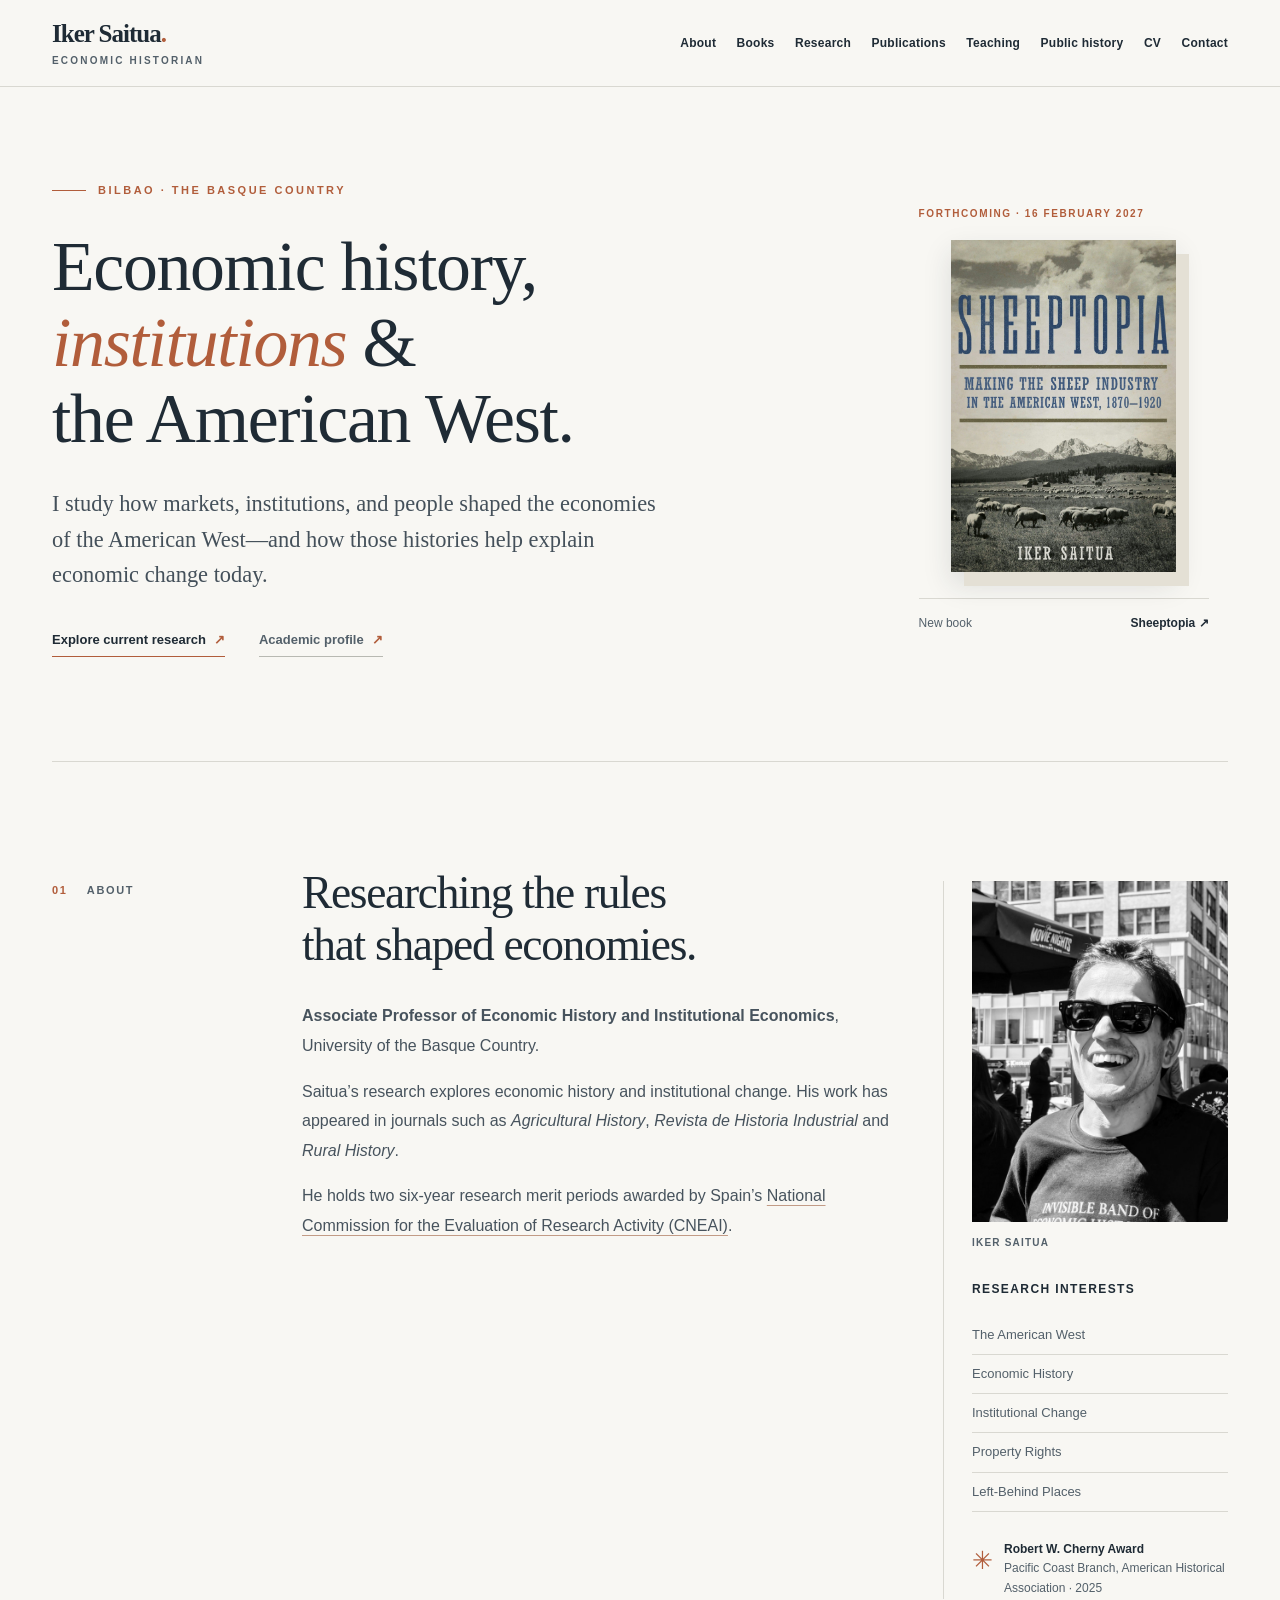
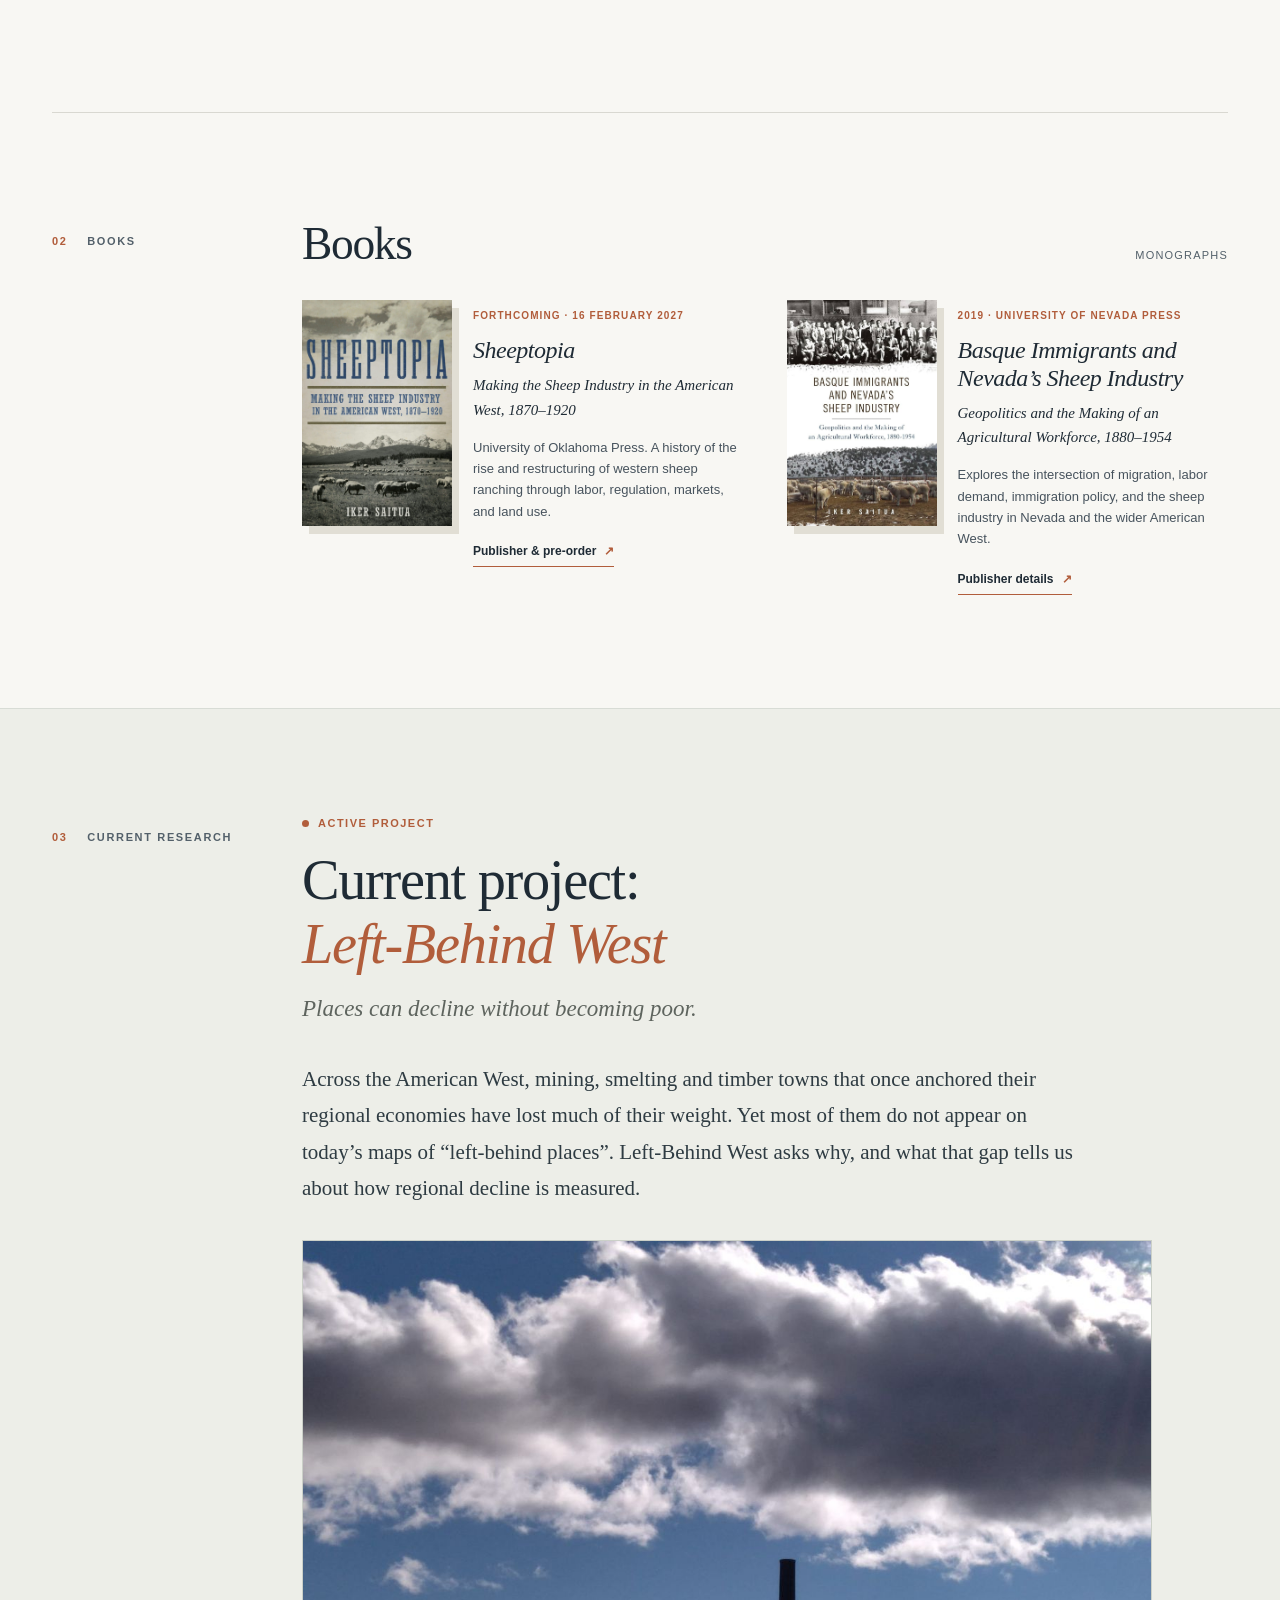
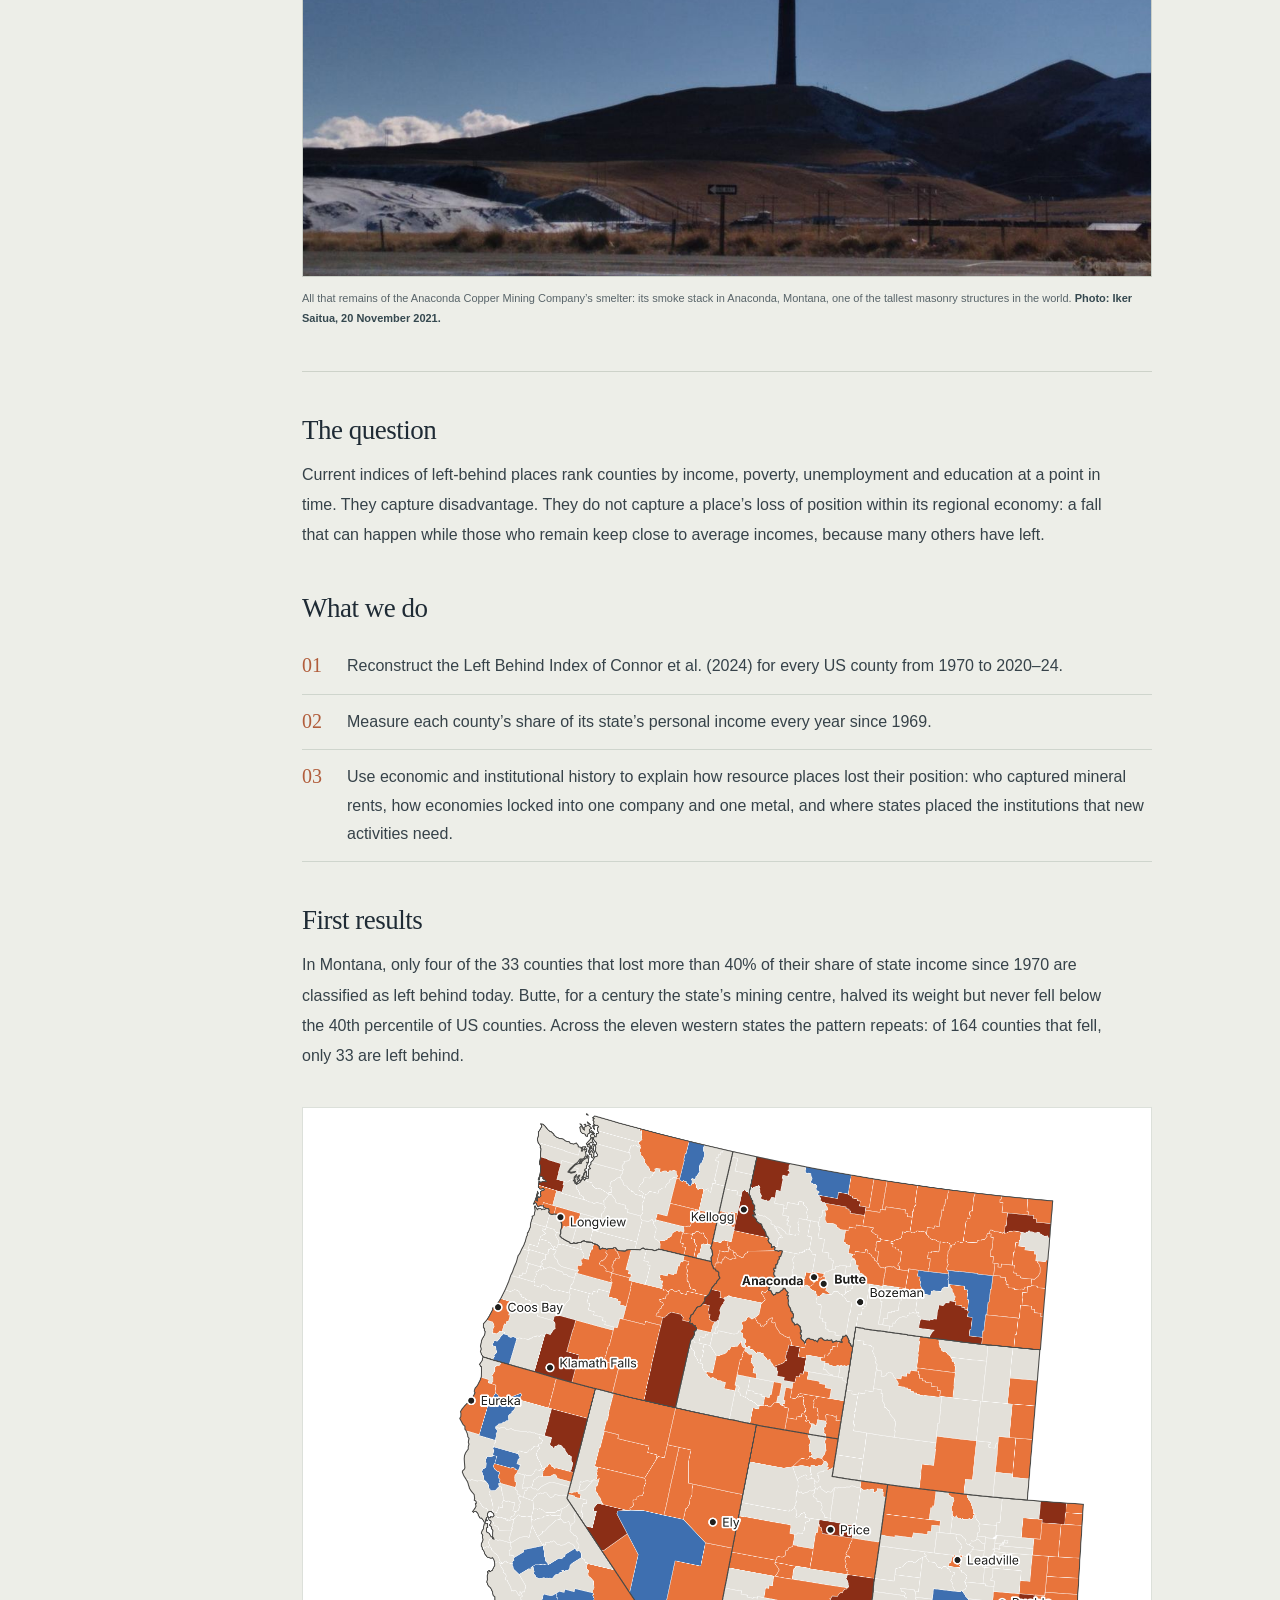
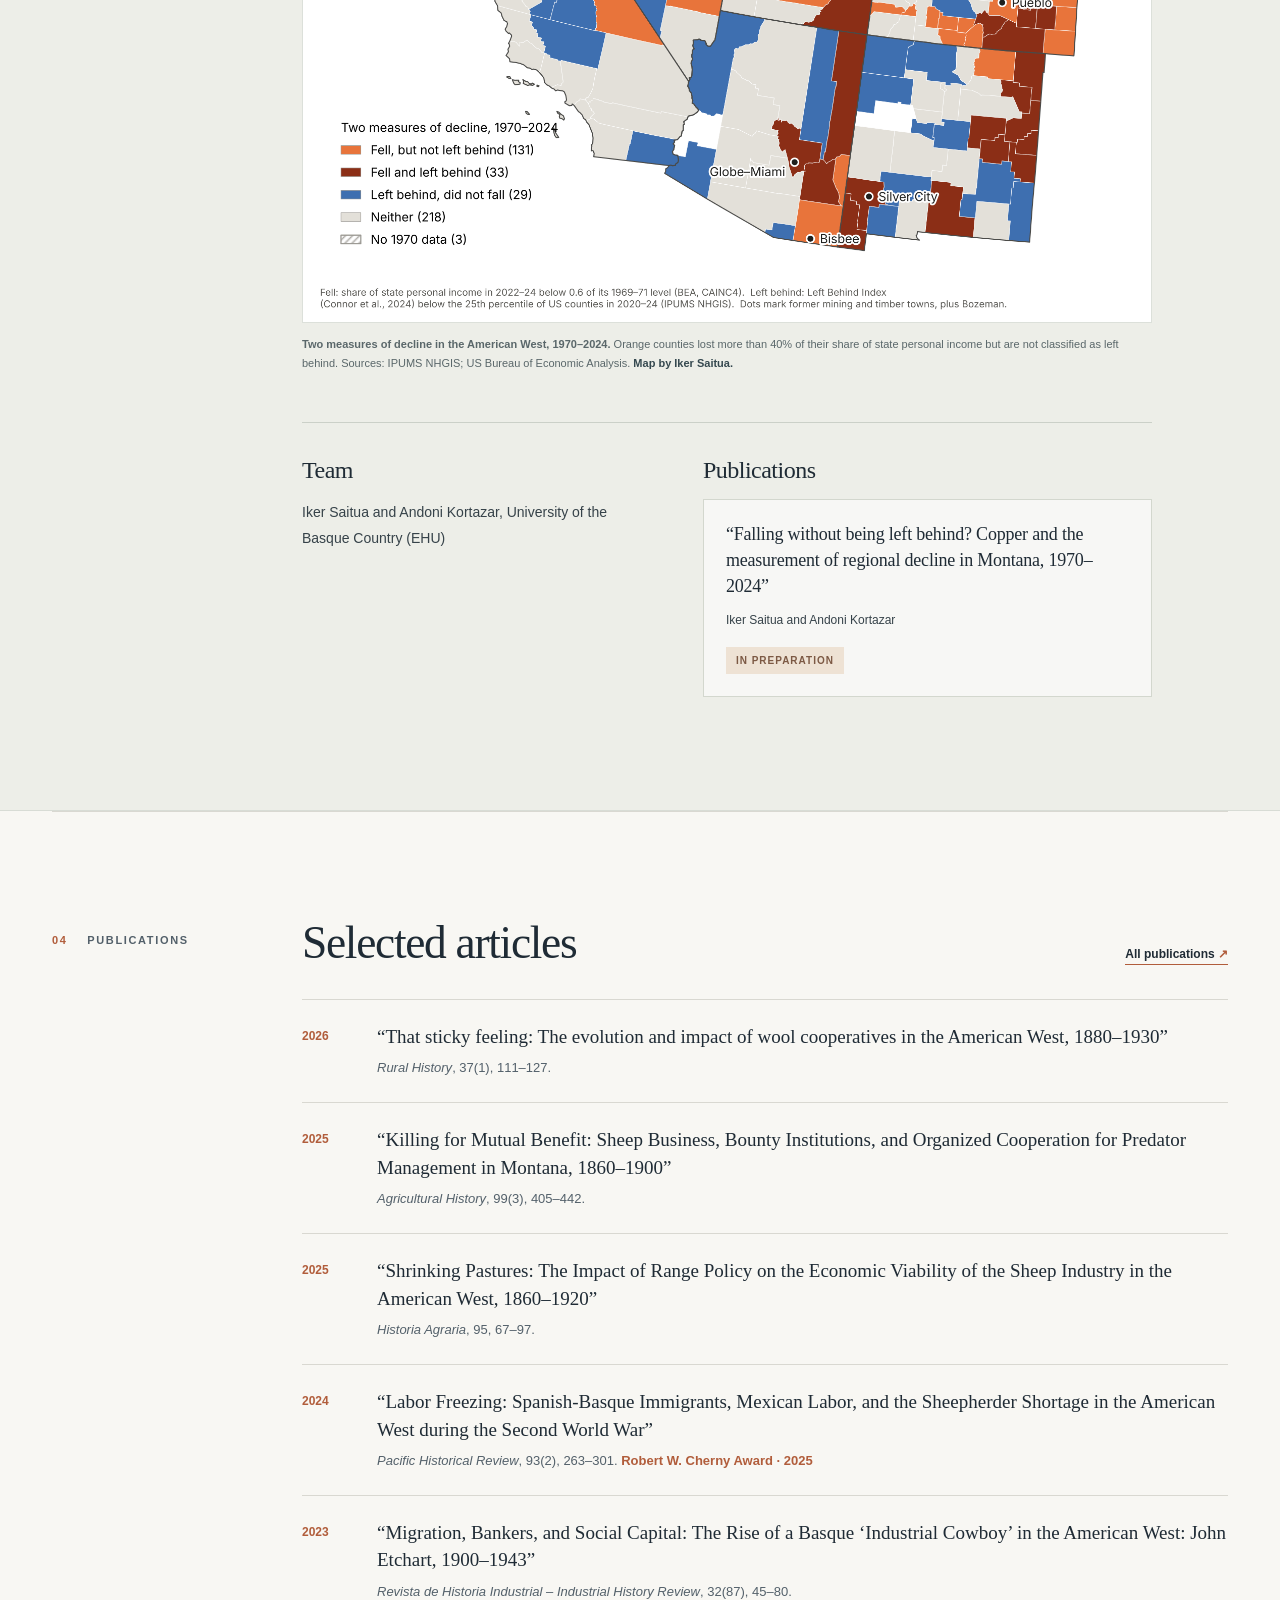
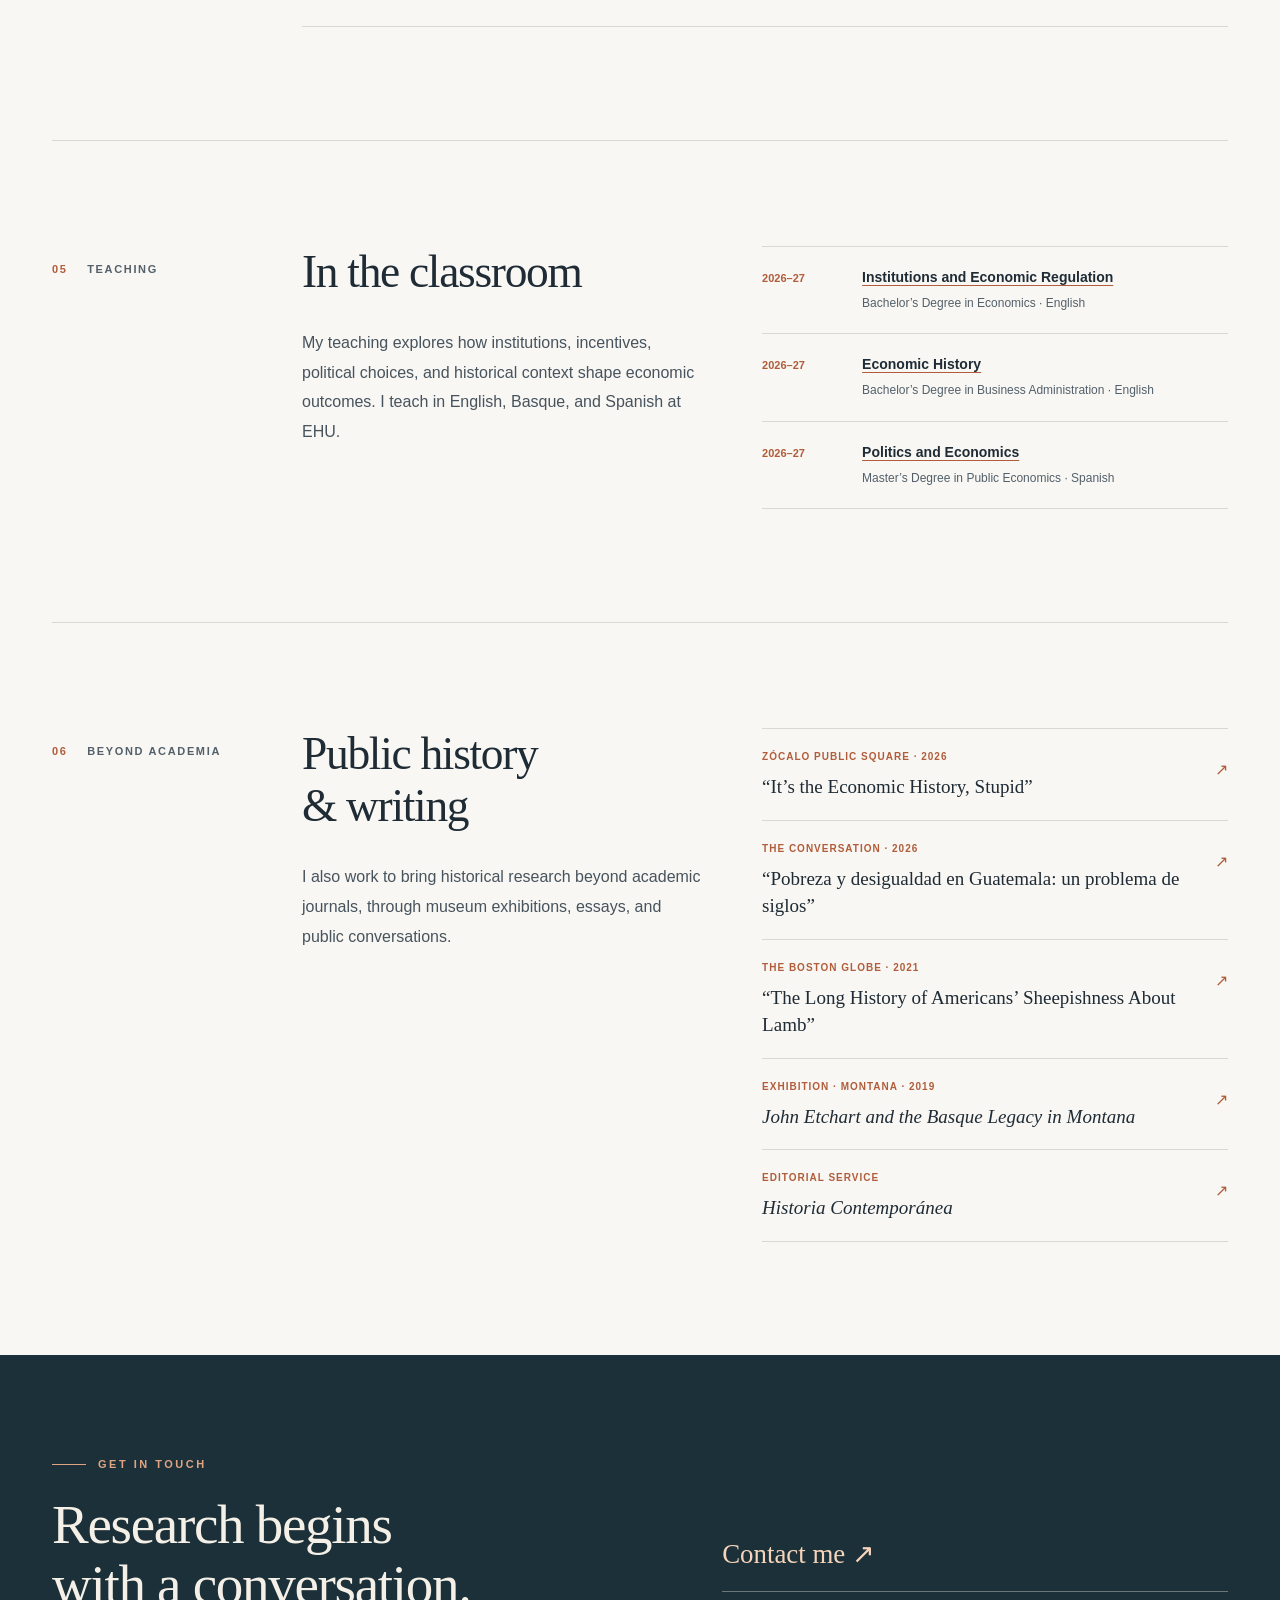
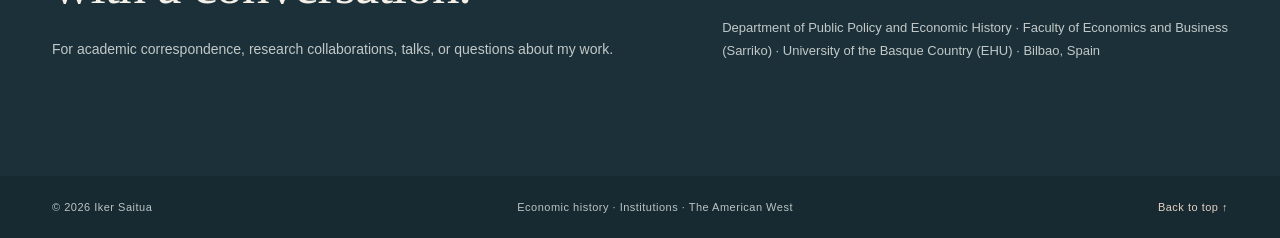
==== commit 5917603c: "Add files via upload" ====
--- a/index.html
+++ b/index.html
@@ -1,389 +1,165 @@
 <!DOCTYPE html>
+
 <html lang="en">
 <head>
-<meta charset="utf-8">
-<meta name="viewport" content="width=device-width,initial-scale=1">
-<meta name="theme-color" content="#143642">
-<title>RESPLACES — Research on Regional Resilience and Left-Behind Places</title>
-<meta name="description" content="RESPLACES investigates resilience, path dependence and lock-in in old industrial regions and left-behind places through historical research.">
-<style>
-:root{--ink:#173442;--navy:#0e2e3f;--teal:#177b7c;--orange:#b86b43;--orange-light:#ead3c3;--sand:#faf9f5;--cream:#f3f2ec;--pale:#e9f1ee;--line:#dce3df;--muted:#64767b;--dark:#092c37;--serif:Georgia,'Iowan Old Style',serif;--sans:'Inter','Segoe UI',Arial,sans-serif;--max:1190px}
-*{box-sizing:border-box}html{scroll-behavior:smooth;scroll-padding-top:90px}body{margin:0;font-family:var(--sans);color:var(--ink);background:#fff;line-height:1.58;-webkit-font-smoothing:antialiased}body.menu-open{overflow:hidden}a{color:inherit;text-decoration:none}button,input{font:inherit}button{cursor:pointer}img,svg{max-width:100%}a:focus-visible,button:focus-visible,input:focus-visible{outline:3px solid #df8f5d;outline-offset:4px}::selection{background:#c6e8e0;color:#143642}.container{width:min(calc(100% - 76px),var(--max));margin:auto}.kicker{font-size:11px;letter-spacing:.19em;font-weight:750;text-transform:uppercase;color:var(--teal)}.dot{color:var(--orange)}.subtle{color:var(--muted)}h1,h2,h3,h4,p{margin-top:0}h2{font:normal clamp(32px,3.25vw,51px)/1.14 var(--serif);letter-spacing:-.038em;color:var(--navy)}h3{line-height:1.2;letter-spacing:-.018em}p{line-height:1.75}.eyebrow-row{display:flex;gap:15px;align-items:center}.eyebrow-row:before{content:'';height:1px;width:34px;background:var(--orange)}.mini-label{font-size:11px;font-weight:760;text-transform:uppercase;letter-spacing:.15em;color:var(--muted)}
-.announcement{background:var(--navy);color:#dce9e9;padding:8px 0;font-size:11px;letter-spacing:.08em}.announcement .container{display:flex;justify-content:space-between;gap:20px;align-items:center}.announcement strong{font-weight:600;color:#fff}.announcement .little-line{display:inline-block;vertical-align:middle;width:18px;height:1px;background:#bd8465;margin:0 10px}
-.site-header{position:sticky;top:0;z-index:30;background:rgba(255,255,255,.975);border-bottom:1px solid #e9ece9;backdrop-filter:blur(12px)}.header-inner{min-height:83px;display:flex;justify-content:space-between;align-items:center;gap:28px}.brand{display:inline-flex;align-items:center;flex:none;max-width:235px}.brand img{width:226px;height:auto;display:block}.main-nav{display:flex;align-items:center;gap:28px}.main-nav>a,.drop>button{font-size:11px;font-weight:800;letter-spacing:.105em;text-transform:uppercase;background:none;border:0;padding:20px 0;color:var(--ink);white-space:nowrap}.main-nav>a:hover,.drop>button:hover{color:var(--teal)}.nav-contact{background:var(--navy)!important;padding:12px 19px!important;color:#fff!important;border-radius:3px;transition:background .2s}.nav-contact:hover{background:var(--teal)!important}.drop{position:relative}.drop>button{display:flex;gap:6px;align-items:center}.chev{font-size:13px;font-weight:500}.dropdown{display:none;position:absolute;top:100%;left:-18px;min-width:194px;background:#fff;padding:10px 0;border:1px solid var(--line);box-shadow:0 14px 40px rgba(8,40,49,.1)}.dropdown a{display:block;font-size:13px;padding:10px 18px;color:var(--ink)}.dropdown a:hover{background:var(--pale);color:var(--teal)}.drop:hover .dropdown,.drop:focus-within .dropdown{display:block}.mobile-toggle{display:none;border:0;background:transparent;padding:10px}.mobile-toggle span{display:block;width:26px;height:2px;background:var(--navy);margin:5px 0}
-.hero{background:var(--sand);position:relative;overflow:hidden}.hero:before{content:'';position:absolute;right:0;top:0;width:49%;height:100%;background:radial-gradient(circle at 72% 35%,rgba(208,224,216,.27),transparent 48%);pointer-events:none}.hero-grid{position:relative;z-index:1;min-height:558px;display:grid;grid-template-columns:1.02fr .98fr;align-items:center;gap:47px;padding-top:71px;padding-bottom:74px}.hero h1{font:normal clamp(44px,4.7vw,70px)/1.1 var(--serif);letter-spacing:-.045em;color:var(--navy);max-width:660px;margin:24px 0 23px}.hero h1 em{font-style:normal;color:var(--teal)}.hero .lead{font-size:16px;max-width:560px;color:#52696f;margin:0 0 29px}.hero-cta{display:flex;gap:16px;align-items:center;flex-wrap:wrap}.button-primary,.button-secondary{display:inline-flex;gap:21px;align-items:center;justify-content:space-between;min-height:46px;padding:0 20px;font-size:12px;font-weight:780;letter-spacing:.025em;transition:all .18s}.button-primary{background:var(--teal);color:white;border:1px solid var(--teal)}.button-primary:hover{background:var(--navy);border-color:var(--navy)}.button-secondary{border:1px solid #b6c8c5;color:var(--ink);background:transparent}.button-secondary:hover{border-color:var(--teal);color:var(--teal)}.hero-art{background:#fff;box-shadow:0 24px 74px rgba(20,63,69,.055);border:1px solid #e8eae5;padding:27px 28px 22px;position:relative;align-self:center}.diagram-header{display:flex;justify-content:space-between;align-items:center;gap:12px;border-bottom:1px solid #e5ebe7;padding-bottom:14px}.diagram-header strong{font-size:11px;letter-spacing:.1em;text-transform:uppercase}.small-sig{font-size:10px;color:#84928d}.diagram{width:100%;display:block;margin-top:14px}.diagram-note{border-top:1px solid #e5ebe7;padding-top:14px;color:#75858a;font-size:10px;line-height:1.5}.diagram-note strong{color:var(--ink);font-weight:650}
-.metrics{border-top:1px solid #e2e9e4;background:#f0f4f0}.metric-grid{display:grid;grid-template-columns:repeat(3,1fr)}.metric{padding:25px 32px 26px;border-right:1px solid #d6dfdb}.metric:first-child{padding-left:0}.metric:last-child{border:0}.metric .number{font:normal 29px/1.1 var(--serif);color:var(--navy);margin:6px 0 2px}.metric .small{font-size:12px;color:#73837f}.section{padding:105px 0}.section-alt{background:var(--sand)}.section-header{display:flex;justify-content:space-between;gap:55px;align-items:end;margin-bottom:38px}.section-header h2{margin-bottom:0;max-width:650px}.section-header .sidecopy{width:330px;max-width:100%;margin:0 0 2px;color:var(--muted);font-size:14px}.intro-grid{display:grid;grid-template-columns:.87fr 1.13fr;gap:98px;align-items:start}.intro-grid .standfirst{font:normal clamp(23px,2.6vw,34px)/1.42 var(--serif);letter-spacing:-.025em;color:var(--navy);margin-top:14px}.intro-grid .bodycopy{padding-top:9px}.intro-grid .bodycopy p{font-size:14px;color:#5c6f70}.study-questions{display:grid;grid-template-columns:repeat(3,1fr);gap:1px;margin-top:48px;background:var(--line);border:1px solid var(--line)}.question{background:#fff;padding:26px 27px 29px;min-height:198px}.question .q-num{font-size:12px;color:var(--orange);font-weight:800;letter-spacing:.1em}.question h3{font:normal 22px/1.3 var(--serif);margin:15px 0 10px;color:var(--navy)}.question p{font-size:12px;color:var(--muted);margin:0}
-.research-grid{display:grid;grid-template-columns:1fr 1fr;gap:21px}.research-card{background:#fff;border:1px solid #e1e7e4;position:relative;padding:37px;min-height:366px;display:flex;flex-direction:column;overflow:hidden}.research-card:after{content:'';position:absolute;right:-55px;bottom:-54px;width:172px;height:172px;border:1px solid #e7efea;border-radius:50%;box-shadow:0 0 0 19px rgba(232,240,236,.45),0 0 0 39px rgba(232,240,236,.25)}.research-card:nth-child(2):after{border-radius:0;transform:rotate(33deg)}.axis-top{display:flex;justify-content:space-between;gap:20px;align-items:center}.axis-tag{color:var(--teal);font-size:11px;letter-spacing:.14em;text-transform:uppercase;font-weight:800}.axis-icon{font:normal 32px/1 var(--serif);color:#c4d4cf}.research-card h3{font:normal 32px/1.18 var(--serif);color:var(--navy);letter-spacing:-.035em;margin:28px 0 16px;max-width:400px}.research-card p{font-size:14px;color:#64777a;max-width:430px}.place-tags{display:flex;gap:7px;flex-wrap:wrap;margin-top:auto;padding-top:13px;z-index:1}.place-tags span{border:1px solid #dce8e3;color:#607d7a;padding:5px 9px;font-size:10px;letter-spacing:.035em;background:#fdfefd}.cross-card{grid-column:1/-1;display:grid;grid-template-columns:190px 1fr 270px;gap:30px;align-items:center;background:var(--navy);color:#fff;padding:28px 38px}.cross-card .axis-tag{color:#a1ccc6}.cross-card h3{font:normal 26px/1.2 var(--serif);margin:0;color:#fff}.cross-card p{color:#c4d3d3;font-size:12px;margin:0}.methods{display:flex;flex-wrap:wrap;gap:8px}.method{border:1px solid #b6cbc7;padding:8px 10px;font-size:11px;color:#446561;background:white}.methods-strip{display:grid;grid-template-columns:1fr 1fr 1fr;gap:18px;margin-top:30px}.method-box{padding-top:18px;border-top:2px solid #c5d7d0}.method-box h4{font-size:14px;margin:8px 0}.method-box p{font-size:12px;color:var(--muted);margin:0}
-.people-section{background:#fff}.p-filter-bar{display:flex;gap:14px;align-items:center;justify-content:space-between;flex-wrap:wrap;border-bottom:1px solid var(--line);padding-bottom:16px;margin-bottom:24px}.filters{display:flex;gap:6px;flex-wrap:wrap}.filter-btn{background:transparent;color:#64787b;border:1px solid transparent;border-radius:3px;padding:9px 13px;font-size:12px;font-weight:700}.filter-btn.active{background:var(--navy);color:#fff}.filter-btn:hover:not(.active){background:#eef4f0}.people-search{height:38px;display:flex;align-items:center;gap:9px;border:1px solid #dce5e0;padding:0 11px;color:#8b9998;max-width:245px}.people-search input{border:0;outline:0!important;min-width:0;max-width:160px;font-size:12px;color:var(--ink);background:transparent}.people-grid{display:grid;grid-template-columns:repeat(4,1fr);gap:15px}.person{border:1px solid #e3e8e4;background:#fff;padding:23px 19px 20px;min-height:190px;display:flex;flex-direction:column;transition:transform .18s,border-color .18s,box-shadow .18s}.person:hover{transform:translateY(-2px);border-color:#b9d2ca;box-shadow:0 9px 22px rgba(3,40,35,.05)}.person.pi-person{background:#f4f8f5;border-top:3px solid var(--teal)}.avatar{width:39px;height:39px;border-radius:50%;background:#e7f0eb;color:#315f65;display:flex;align-items:center;justify-content:center;font-size:13px;font-weight:800;margin-bottom:18px}.pi-person .avatar{background:#cfe7dd}.person .pname{font-size:15px;font-weight:790;line-height:1.3;margin-bottom:6px}.person .prole{font-size:10px;color:var(--teal);text-transform:uppercase;font-weight:800;letter-spacing:.09em}.person .pinst{font-size:12px;color:#748381;line-height:1.48;margin-top:0;padding-top:8px}.people-count{font-size:11px;color:#798888}.person .pmail{font-size:11px;color:var(--teal);margin-top:10px}.people-note{font-size:11px;color:#8a9695;margin-top:22px}.empty{display:none;padding:25px;color:var(--muted);font-size:14px;border:1px dashed var(--line)}
-.outputs-top{display:grid;grid-template-columns:1fr 1fr;gap:22px}.output-card{background:#fff;border:1px solid #dfe7e3;padding:30px;min-height:185px;display:flex;flex-direction:column}.output-card .type{font-size:11px;font-weight:800;letter-spacing:.1em;color:var(--orange);text-transform:uppercase}.output-card h3{font:normal 24px/1.25 var(--serif);margin:15px 0 8px}.output-card p{font-size:12px;color:var(--muted);margin:0}.output-card .linkline{color:var(--teal);font-size:11px;font-weight:750;margin-top:auto;padding-top:20px}.output-list{margin-top:26px;border-top:1px solid var(--line)}.output-row{display:grid;grid-template-columns:100px 1fr 120px;gap:30px;align-items:start;padding:20px 0;border-bottom:1px solid var(--line)}.output-row .year{font-weight:750;font-size:13px;color:var(--teal)}.output-row h4{font:normal 19px/1.35 var(--serif);margin:0 0 5px}
-.output-publication-link{color:inherit;text-decoration:none;transition:color .15s ease}.output-publication-link:hover,.output-publication-link:focus-visible{color:var(--teal);text-decoration:underline;text-underline-offset:3px}.output-row .journal{font-size:11px;color:#7b8b88}.output-row .status{font-size:10px;text-transform:uppercase;color:#9c7360;font-weight:800;text-align:right;letter-spacing:.06em}.future-note{font-size:12px;margin:19px 0 0;color:#71807f}
-.media-section{background:#fff}.media-feature{display:grid;grid-template-columns:.85fr 1.15fr;border:1px solid var(--line)}.media-aside{background:#133e49;padding:42px;color:#fff;position:relative;min-height:370px;overflow:hidden}.media-aside .kicker{color:#a6d3c9}.media-aside h3{font:normal 37px/1.2 var(--serif);max-width:330px;margin:27px 0 19px}.media-aside p{color:#bed2d2;font-size:13px;max-width:300px}.media-aside:after{content:'“';position:absolute;right:16px;bottom:-145px;font:normal 430px/1 var(--serif);color:#1d535a;pointer-events:none}.media-list{padding:14px 36px;display:flex;flex-direction:column}.media-item{padding:25px 0;border-bottom:1px solid var(--line)}.media-item:last-child{border:0}.media-item .overline{color:#7b8b87;font-size:10px;letter-spacing:.13em;font-weight:800;text-transform:uppercase}.media-item h4{font:normal 20px/1.35 var(--serif);margin:9px 0 9px}.media-item p{font-size:12px;color:#81908d;margin-bottom:12px}.media-item .read{display:inline-block;color:var(--teal);font-size:11px;font-weight:790}.notice-line{display:flex;gap:15px;align-items:flex-start;border-top:1px solid var(--line);margin-top:22px;padding-top:20px;font-size:12px;color:var(--muted)}.notice-line .bullet{width:7px;height:7px;background:var(--orange);border-radius:50%;margin-top:7px;flex:none}
-.contact-section{background:var(--sand);padding:92px 0}.contact-grid{display:grid;grid-template-columns:1fr 1fr;gap:95px}.contact-grid h2{margin-bottom:25px}.contact-grid p{color:var(--muted);font-size:14px;max-width:430px}.contact-email{font:normal 25px/1.4 var(--serif);color:var(--teal);display:inline-block;border-bottom:1px solid #9abbaf;padding-bottom:6px}.contact-cards{display:grid;gap:13px}.contact-card{padding:19px 22px;background:#fff;border:1px solid var(--line)}.contact-card small{display:block;text-transform:uppercase;color:var(--teal);font-size:10px;letter-spacing:.11em;font-weight:800;margin-bottom:5px}.contact-card strong{display:block;font-size:14px;margin-bottom:4px}.contact-card a{color:var(--muted);font-size:12px}.contact-card a:hover{color:var(--teal)}
-footer{background:var(--navy);color:#abc2bf;padding:44px 0 22px}.footer-grid{display:grid;grid-template-columns:1.4fr 1fr 1fr;gap:50px}.footer-logo{font-size:23px;font-weight:850;letter-spacing:-.04em;line-height:1;color:#fff;margin-bottom:13px}.footer-logo span{color:#7dc1bb}.footer-grid p{font-size:11px;max-width:310px;margin:0}.footer-heading{font-size:10px;color:#fff;font-weight:800;letter-spacing:.11em;text-transform:uppercase;margin-bottom:12px}.footer-grid a{display:block;font-size:11px;padding:3px 0}.footer-grid a:hover{color:#fff}.footer-bottom{border-top:1px solid #31515b;margin-top:32px;padding-top:16px;display:flex;justify-content:space-between;gap:20px;font-size:10px;color:#9db6b4}.small-circle{display:inline-block;width:8px;height:8px;border-radius:50%;background:var(--orange);margin-right:8px}
-@media(max-width:540px){}
-
-@media(max-width:1100px){.main-nav{gap:16px}.main-nav>a,.drop>button{font-size:10px}.brand{max-width:200px}.brand img{width:196px}.hero-grid{gap:25px}.research-card{padding:27px}.people-grid{grid-template-columns:repeat(3,1fr)}}
-@media(max-width:830px){.container{width:min(calc(100% - 38px),var(--max))}.announcement{font-size:10px}.announcement .secondary{display:none}.mobile-toggle{display:block}.header-inner{min-height:76px}.brand img{width:196px}.main-nav{display:none;position:absolute;top:76px;left:0;right:0;background:#fff;border-bottom:1px solid var(--line);padding:14px 21px 27px;box-shadow:0 30px 50px rgba(15,44,49,.10)}.main-nav.open{display:flex;flex-direction:column;align-items:stretch;gap:0}.main-nav>a,.drop>button{display:block;text-align:left;padding:14px 5px;font-size:13px}.drop>button{width:100%;display:flex;justify-content:space-between}.dropdown,.drop:hover .dropdown{position:static;box-shadow:none;border:0;display:block;background:#f4f8f6;padding:0}.dropdown a{font-size:13px;padding:10px 18px}.nav-contact{text-align:center!important;margin-top:9px}.hero-grid{grid-template-columns:1fr;padding-top:53px;padding-bottom:52px;gap:32px}.hero h1{font-size:clamp(42px,7.5vw,64px);max-width:720px}.hero-art{max-width:620px;width:100%;justify-self:center}.section{padding:69px 0}.section-header{display:block}.section-header .sidecopy{margin-top:17px}.intro-grid{grid-template-columns:1fr;gap:12px}.intro-grid .standfirst{margin-top:13px}.study-questions{grid-template-columns:1fr 1fr}.research-grid{grid-template-columns:1fr}.cross-card{grid-template-columns:1fr;gap:13px}.methods-strip{grid-template-columns:1fr 1fr}.people-grid{grid-template-columns:repeat(2,1fr)}.contact-grid{grid-template-columns:1fr;gap:25px}.footer-grid{grid-template-columns:1fr 1fr}.media-feature{grid-template-columns:1fr}.media-aside{min-height:300px}.media-list{padding:5px 25px}}
-@media(max-width:540px){.announcement .container{justify-content:center;text-align:center}.brand img{width:172px}.hero h1{font-size:42px}.hero .lead{font-size:14px}.hero-cta{align-items:stretch}.button-primary,.button-secondary{width:100%}.hero-art{padding:19px 16px}.diagram-header .small-sig{display:none}.metric-grid{grid-template-columns:1fr}.metric{border-right:0;border-bottom:1px solid #d6dfdb;padding:19px 0}.metric:last-child{border:0}.metric .number{font-size:23px}.section-header h2{font-size:34px}.study-questions{grid-template-columns:1fr}.question{min-height:0;padding:22px}.research-card{min-height:300px;padding:23px}.research-card h3{font-size:28px}.methods-strip{grid-template-columns:1fr}.people-grid{grid-template-columns:1fr}.p-filter-bar{display:block}.people-search{margin-top:12px;max-width:none}.people-search input{max-width:100%;width:100%}.person{min-height:155px}.outputs-top{grid-template-columns:1fr}.output-row{grid-template-columns:52px 1fr;gap:15px}.output-row .status{grid-column:2;text-align:left}.media-aside{padding:30px;min-height:310px}.media-aside h3{font-size:30px}.media-list{padding:5px 20px}.contact-email{font-size:19px}.footer-grid{grid-template-columns:1fr}.footer-bottom{display:block}.footer-bottom span{display:block;margin-top:9px}}
-@media(prefers-reduced-motion:reduce){html{scroll-behavior:auto}*{transition:none!important}}
-
-/* Large interactive comparison: the Englishmen's Field, Bilbao. */
-.hero-bilbao{background:#faf9f5}
-.hero-bilbao .hero-grid{display:block;min-height:0;padding-top:55px;padding-bottom:56px}
-.hero-bilbao .hero-copy{display:grid;grid-template-columns:minmax(0,1.12fr) minmax(0,.88fr);column-gap:65px;row-gap:3px;align-items:start;max-width:none}
-.hero-bilbao .eyebrow-row{grid-column:1/-1;margin-bottom:12px}
-.hero-bilbao h1{grid-column:1;grid-row:2 / span 2;font-size:clamp(46px,4.25vw,65px);max-width:720px;margin:0 0 12px;line-height:1.105}
-.hero-bilbao .lead{grid-column:2;grid-row:2;margin:5px 0 13px;max-width:440px;font-size:15px;line-height:1.72}
-.hero-bilbao .hero-cta{grid-column:2;grid-row:3;margin:0;align-self:start;gap:11px}
-.hero-bilbao .button-primary,.hero-bilbao .button-secondary{font-size:11px;min-height:44px;padding:0 15px;gap:14px}
-.bilbao-comparison{--split:50%;position:relative;margin:37px auto 0;width:min(calc(100vw - 70px),1430px);max-width:none;left:50%;transform:translateX(-50%);background:#1b3e47;border:1px solid rgba(7,38,50,.1);isolation:isolate;overflow:hidden;box-shadow:0 24px 55px rgba(15,51,65,.18)}
-.compare-photos{position:relative;height:clamp(430px,45vw,665px);overflow:hidden;user-select:none;-webkit-user-select:none;touch-action:pan-y}
-.compare-photo{position:absolute;inset:0;margin:0;overflow:hidden;pointer-events:none}
-.compare-photo img{width:100%;height:100%;display:block;object-fit:cover;object-position:center 49%;pointer-events:none;-webkit-user-drag:none}
-.compare-photo--new{clip-path:inset(0 0 0 var(--split));-webkit-clip-path:inset(0 0 0 var(--split));}
-.compare-photos::after{content:'';position:absolute;inset:0;pointer-events:none;background:linear-gradient(to bottom,rgba(3,25,34,.37),transparent 19%, transparent 73%,rgba(2,24,34,.38));z-index:3}
-.compare-topline{z-index:5;position:absolute;top:25px;left:27px;color:#fff;background:rgba(7,44,57,.74);border:1px solid rgba(255,255,255,.36);backdrop-filter:blur(9px);padding:8px 13px;font-size:11px;font-weight:760;letter-spacing:.025em;pointer-events:none}
-.compare-label{position:absolute;bottom:27px;z-index:5;pointer-events:none;color:#fff;background:rgba(8,43,55,.82);backdrop-filter:blur(8px);padding:9px 13px;box-shadow:0 4px 20px rgba(0,0,0,.12);font-size:12px;font-weight:760;letter-spacing:.02em}
-.compare-label--old{left:28px}
-.compare-label--new{right:28px;background:rgba(15,112,112,.87)}
-.compare-divider{position:absolute;inset:0 auto 0 var(--split);width:3px;background:#fff;transform:translateX(-50%);box-shadow:0 0 18px rgba(0,0,0,.25);z-index:6;pointer-events:none}
-.compare-handle{position:absolute;left:var(--split);top:50%;transform:translate(-50%,-50%);width:66px;height:66px;border-radius:50%;background:#fff;border:1px solid rgba(12,53,65,.1);box-shadow:0 9px 33px rgba(0,0,0,.28);z-index:7;display:flex;align-items:center;justify-content:center;gap:7px;color:#0b5764;pointer-events:none}
-.compare-handle svg{width:28px;height:28px;display:block}
-.compare-input{position:absolute;inset:0;z-index:9;width:100%;height:100%;margin:0;opacity:0;cursor:ew-resize;touch-action:pan-y}
-.compare-input:focus-visible + .compare-focus{outline:3px solid #efaf68;outline-offset:-4px}
-.compare-focus{position:absolute;inset:5px;pointer-events:none;z-index:8;border:0}
-.bilbao-note{margin:0 auto;max-width:1190px;display:flex;align-items:center;justify-content:space-between;gap:26px;padding-top:20px}
-.bilbao-note span{font-size:10px;font-weight:850;letter-spacing:.12em;white-space:nowrap;color:var(--teal)}
-.bilbao-note p{margin:0;max-width:750px;color:#65787a;font-size:12px;line-height:1.6}
-.bilbao-note strong{color:var(--navy)}
-@media(max-width:1050px){.hero-bilbao .hero-copy{column-gap:27px}.hero-bilbao h1{font-size:clamp(42px,5.4vw,60px)}.hero-bilbao .hero-cta{flex-wrap:wrap}.bilbao-comparison{width:calc(100vw - 40px)}.compare-photos{height:clamp(380px,50vw,600px)}}
-@media(max-width:830px){.hero-bilbao .hero-grid{padding-top:40px;padding-bottom:48px}.hero-bilbao .hero-copy{display:block}.hero-bilbao .eyebrow-row{margin-bottom:17px}.hero-bilbao h1{font-size:clamp(42px,7.3vw,61px);max-width:780px;margin-bottom:15px}.hero-bilbao .lead{font-size:14px;max-width:620px;margin-bottom:22px}.hero-bilbao .hero-cta{margin-bottom:0}.bilbao-comparison{margin-top:31px;width:calc(100vw - 36px)}.compare-photos{height:clamp(345px,58vw,505px)}.bilbao-note{display:block}.bilbao-note p{margin-top:7px}}
-@media(max-width:520px){.hero-bilbao .hero-grid{padding-top:33px;padding-bottom:40px}.hero-bilbao h1{font-size:40px}.hero-bilbao .hero-cta{gap:10px}.bilbao-comparison{width:calc(100vw - 22px);margin-top:25px}.compare-photos{height:370px}.compare-photo img{object-position:center}.compare-handle{width:55px;height:55px}.compare-handle svg{width:24px;height:24px}.compare-divider{width:2px}.compare-topline{top:12px;left:11px;font-size:10px;padding:6px 8px}.compare-label{bottom:13px;font-size:10px;max-width:45%;line-height:1.3;padding:8px 9px}.compare-label--old{left:11px}.compare-label--new{right:11px}.bilbao-note p{font-size:12px}}
-@media(prefers-reduced-motion:reduce){.compare-photo--new,.compare-divider,.compare-handle{transition:none}}
-
-/* Profiles: inspired by academic directories, styled for RESPLACES. */
-#profile-view[hidden]{display:none!important}main.profile-mode > :not(#profile-view){display:none!important}
-main.profile-mode #profile-view{display:block!important}
-.person-main{color:inherit;text-decoration:none;display:flex;flex-direction:column;flex:1;min-height:150px}
-.person-main:hover .pname,.person-main:focus-visible .pname{color:var(--teal)}
-.person-main:focus-visible{outline:2px solid var(--teal);outline-offset:5px}
-.person-open{margin-top:12px;display:inline-block;color:var(--teal);font-size:11px;font-weight:800;letter-spacing:.03em}
-.person-open span{margin-left:5px;display:inline-block;transition:transform .2s}.person-main:hover .person-open span{transform:translateX(4px)}
-.contact-redesign{grid-template-columns:minmax(0,1fr) minmax(0,1.2fr);gap:70px;align-items:start}
-.contact-detail{display:flex;gap:14px;font-size:12px;color:var(--ink);line-height:1.7;max-width:420px;margin-top:35px}
-.contact-icon{border:1px solid #c7d7d1;border-radius:50%;height:35px;min-width:35px;display:grid;place-items:center;font-size:18px;color:var(--teal)}
-.contact-section .contact-disclaimer{font-size:11px;margin-top:31px;color:#83908d}
-.form-shell{background:#fff;border:1px solid #dae5df;padding:35px 35px 27px;box-shadow:0 12px 48px rgba(12,47,54,.055)}
-.form-label{font-size:11px;color:var(--teal);font-weight:850;letter-spacing:.17em;margin-bottom:29px;display:flex;justify-content:space-between}
-.form-label span{font-size:18px;font-weight:400;letter-spacing:normal}
-.form-row{display:grid;grid-template-columns:1fr 1fr;gap:18px}
-.form-field{margin-bottom:20px}
-.form-field label{font-weight:760;font-size:11px;letter-spacing:.025em;display:block;margin-bottom:8px;color:var(--ink)}
-.form-field label span{color:var(--orange)}
-.form-field input,.form-field select,.form-field textarea{display:block;width:100%;border:1px solid #d3ded9;border-radius:2px;background:#fdfefc;padding:13px 13px;font-size:13px;font-family:var(--sans);color:var(--ink);outline:none;transition:border-color .18s,box-shadow .18s}
-.form-field textarea{min-height:124px;resize:vertical}
-.form-field input:focus,.form-field select:focus,.form-field textarea:focus{border-color:var(--teal);box-shadow:0 0 0 3px #e4f2ed}
-.form-field input::placeholder,.form-field textarea::placeholder{color:#a2aba9}
-.form-field select:invalid{color:#98a5a0}
-.contact-submit{border:0;border-radius:2px;background:var(--navy);color:#fff;padding:13px 20px;min-width:193px;display:inline-flex;justify-content:space-between;gap:24px;font-size:12px;font-weight:750;transition:background .2s}
-.contact-submit:hover{background:var(--teal)}
-.contact-help{font-size:10.5px!important;line-height:1.6!important;color:#85938e!important;margin:14px 0 0!important}
-.contact-status{font-size:12px!important;color:var(--teal)!important;margin:10px 0 0!important}
-.profile-view{background:#fff;min-height:700px}
-.profile-cover{position:relative;background:#143744;background-image:linear-gradient(115deg,#10323f 0%,#153e49 50%,#1a5050 100%);color:#fff;overflow:hidden;padding:34px 0 46px}
-.profile-cover:after{content:"";pointer-events:none;opacity:.08;position:absolute;width:660px;height:660px;right:-180px;bottom:-450px;border:2px solid #fff;border-radius:50%;box-shadow:0 0 0 66px #ffffff25,0 0 0 142px #ffffff18,0 0 0 223px #ffffff13}
-.profile-cover>.container{position:relative;z-index:1}
-.profile-back{display:inline-flex;align-items:center;gap:9px;font-size:11px;font-weight:750;color:#c2d8d4;margin-bottom:36px}
-.profile-back:hover{color:#fff}
-.profile-header{display:grid;grid-template-columns:153px minmax(0,1fr) auto;gap:32px;align-items:center}
-.profile-portrait{width:153px;height:170px;border:1px solid #7ba09c;background:linear-gradient(135deg,#1e6872,#7da8a0);display:grid;place-items:center;font:normal 52px/1 var(--serif);color:#fff;box-shadow:0 14px 25px #061d2355}
-.profile-eyebrow{font-size:10px;letter-spacing:.16em;color:#b3d5cd;font-weight:850;margin-bottom:12px}
-.profile-headline h1{font:normal clamp(34px,4vw,56px)/1.08 var(--serif);letter-spacing:-.045em;margin:0 0 11px;color:#fff}
-.profile-position{font-size:12px;letter-spacing:.08em;text-transform:uppercase;font-weight:760;line-height:1.6;margin:0 0 6px;color:#ecf5f1}
-.profile-institution{font-size:13px;margin:0;color:#b8d0cb}
-.profile-head-actions{display:grid;gap:17px;align-content:start;justify-items:end;align-self:start}
-.profile-proposal-tag{font-size:9px;letter-spacing:.11em;border:1px solid #77958d;padding:7px 10px;color:#bdd2ca}
-.profile-contact-link{font-size:11px;color:#fff;border-bottom:1px solid #729b98;padding-bottom:5px}
-.profile-nav-wrap{background:#f3f6f3;border-bottom:1px solid #d8e3dc}
-.profile-tabs{display:flex;gap:0;overflow-x:auto;scrollbar-width:thin}
-.profile-tab{flex:1;min-width:145px;min-height:67px;padding:19px 18px;font-size:12px;letter-spacing:.03em;color:#50666a;border:0;border-right:1px solid #d6dfd8;background:transparent;font-weight:760;white-space:nowrap}
-.profile-tab:first-child{border-left:1px solid #d6dfd8}.profile-tab:hover{background:#e6efea;color:var(--navy)}
-.profile-tab.active{background:#fff;color:var(--navy);box-shadow:inset 0 3px 0 var(--teal)}
-.profile-content-layout{display:grid;grid-template-columns:minmax(0,2.2fr) minmax(245px,.9fr);gap:70px;align-items:start;padding-top:52px;padding-bottom:100px}
-.profile-panel[hidden]{display:none!important}
-.profile-panel h2{font:normal 31px/1.2 var(--serif);color:var(--navy);letter-spacing:-.025em;margin-bottom:20px}
-.profile-panel h2:not(:first-child){margin-top:40px}
-.profile-panel h2:after{content:"";display:block;width:35px;height:3px;background:var(--orange);margin-top:14px}
-.profile-panel p{font-size:14px;line-height:1.84;color:#455e60;margin-bottom:18px;max-width:740px}
-.profile-list{padding-left:20px;margin:10px 0 25px}.profile-list li{font-size:13px;color:#455e60;line-height:1.75;margin:7px 0}
-.profile-list li::marker{color:var(--orange)}
-.profile-pub{border-bottom:1px solid var(--line);padding:17px 0}.profile-pub:first-of-type{padding-top:3px}
-.profile-pub .pub-kind{font-size:10px;font-weight:850;letter-spacing:.12em;color:var(--teal);margin-bottom:6px}
-.profile-pub strong{display:block;font-size:14px;line-height:1.65;color:var(--navy)}
-.profile-pub p{font-size:12px;margin:5px 0!important;color:#7b8b86}
-.profile-pub a{display:inline-block;color:var(--teal);font-size:11px;font-weight:750;margin-top:6px}
-.profile-empty{background:#f8faf8;border:1px solid #e1e9e3;padding:24px 26px;font-size:13px;color:#667b79;line-height:1.7}
-.profile-sidebar{padding-top:9px}
-.profile-side-block{margin-bottom:37px}.profile-side-title{font-size:11px;font-weight:850;letter-spacing:.07em;color:var(--navy);border-bottom:2px solid var(--orange);padding-bottom:9px;margin-bottom:18px}
-.profile-side-row{font-size:12px;color:#51686a;margin:0 0 12px;line-height:1.6}
-.profile-side-row small{font-size:10px;color:#81928d;display:block;text-transform:uppercase;letter-spacing:.06em}
-.profile-side-link{font-size:12px;color:var(--teal);display:block;margin-bottom:13px;line-height:1.45;word-break:break-word}
-.profile-side-link:hover{text-decoration:underline}
-@media(max-width:980px){.contact-redesign{gap:30px}.profile-header{grid-template-columns:130px minmax(0,1fr)}.profile-portrait{width:130px;height:152px}.profile-head-actions{grid-column:2;justify-items:start;display:flex;flex-wrap:wrap;align-items:center;gap:20px}.profile-content-layout{gap:35px}}
-@media(max-width:830px){.contact-redesign{grid-template-columns:1fr}.form-shell{padding:27px 23px}.profile-cover{padding:20px 0 35px}.profile-back{margin-bottom:25px}.profile-header{grid-template-columns:105px minmax(0,1fr);gap:19px}.profile-portrait{width:105px;height:128px;font-size:37px}.profile-headline h1{font-size:35px}.profile-position{font-size:10px}.profile-head-actions{grid-column:1/-1}.profile-content-layout{grid-template-columns:1fr;gap:35px;padding-top:35px;padding-bottom:66px}.profile-sidebar{display:grid;grid-template-columns:1fr 1fr;gap:25px;border-top:1px solid var(--line);padding-top:27px}}
-@media(max-width:510px){.form-row{grid-template-columns:1fr;gap:0}.profile-header{grid-template-columns:83px 1fr;gap:15px}.profile-portrait{width:83px;height:100px;font-size:31px}.profile-headline h1{font-size:30px}.profile-header .profile-institution{font-size:11px}.profile-sidebar{grid-template-columns:1fr}.profile-tab{min-width:143px;padding:17px 14px}.profile-content-layout{padding-top:27px}.profile-panel h2{font-size:27px}}
-
-
-/* Simplified profile pages */
-.profile-header--simple{align-items:center}
-.profile-portrait--photo{background-size:cover;background-position:center center;border-radius:999px;color:transparent;overflow:hidden;box-shadow:0 18px 40px rgba(10,34,79,.14);border:4px solid rgba(255,255,255,.85)}
-.profile-content-layout--single{padding-top:34px}
-.profile-content--single .profile-panel{background:#fff;border:1px solid rgba(8,24,56,.08);border-radius:24px;padding:34px 34px 20px;box-shadow:0 12px 34px rgba(20,35,69,.06)}
-.profile-content--single h2{font-size:1.55rem;margin:0 0 12px;color:var(--navy)}
-.profile-content--single h3{font-size:1.12rem;margin:22px 0 10px;color:var(--navy)}
-.profile-content--single p{margin:0 0 14px;color:var(--ink)}
-.profile-content--single .profile-list{margin:10px 0 18px;padding-left:20px}
-.profile-content--single .profile-list li{margin-bottom:10px}
-.profile-inline-note{font-size:.96rem;color:var(--slate)}
-.profile-map-card{margin:18px 0 14px;border:1px solid rgba(8,24,56,.08);border-radius:20px;overflow:hidden;background:#fff}
-.profile-map-card img{display:block;width:100%;height:auto}
-.profile-map-card figcaption{padding:14px 16px;color:var(--slate);font-size:.95rem;line-height:1.55;background:#fafbfe}
-.profile-pub{padding:16px 0;border-top:1px solid rgba(8,24,56,.08)}
-.profile-pub:first-of-type{border-top:none;padding-top:6px}
-.profile-pub strong{display:block;color:var(--navy);font-size:1.05rem;line-height:1.4;margin-bottom:6px}
-.profile-pub p{margin-bottom:8px}
-.profile-side-row a{word-break:break-word}
-@media (max-width: 900px){.profile-content--single .profile-panel{padding:26px 22px 16px}}
-
-
-/* Bio / research profile refinements */
-.profile-header--simple .profile-portrait{width:150px;height:150px;aspect-ratio:1/1;border-radius:50%;flex-shrink:0}
-.profile-content--single .profile-panel h2{font-size:clamp(25px,2.1vw,31px);margin-bottom:21px}
-.profile-content--single .profile-panel h3{font-size:17px;letter-spacing:-.01em;margin:28px 0 12px}
-.profile-content--single .profile-panel p{max-width:790px;font-size:14px;line-height:1.85;margin-bottom:20px}
-.profile-content--single .profile-panel p a{color:var(--teal);text-underline-offset:3px;text-decoration:underline;text-decoration-thickness:1px}
-.profile-interests{display:grid;grid-template-columns:repeat(2,minmax(0,1fr));gap:10px 20px;list-style:none;padding:0!important;margin:16px 0 25px!important}
-.profile-interests li{margin:0!important;padding:11px 13px;border-left:3px solid var(--teal);border-radius:4px;background:#f2f7f5;font-size:13px}
-.profile-content--single .profile-pub strong{line-height:1.48}
-@media(max-width:980px){.profile-header--simple .profile-portrait{width:130px;height:130px}}
-@media(max-width:830px){.profile-header--simple .profile-portrait{width:105px;height:105px}}
-@media(max-width:510px){.profile-header--simple .profile-portrait{width:83px;height:83px}.profile-interests{grid-template-columns:1fr}}
-
-
-.bilbao-note p a{color:var(--teal);font-weight:700;text-decoration:underline;text-underline-offset:3px}
-.bilbao-note p a:hover{color:var(--navy)}
-.bilbao-note p{max-width:865px;font-size:13px;line-height:1.65}
-@media(max-width:830px){.bilbao-note p{font-size:12.5px}}
-
-.people-facets{display:grid;grid-template-columns:1fr 1fr 1.3fr auto;gap:16px;align-items:end;margin:20px 0 12px;padding:22px;background:var(--cream);border:1px solid var(--line);border-radius:12px}.people-facets label{display:grid;gap:7px;font-size:12px;font-weight:600;letter-spacing:.03em}.people-facets select{width:100%;min-width:0;background:white;color:var(--ink);border:1px solid #b5c6c4;border-radius:6px;padding:12px;font:inherit;font-size:14px}.people-facets button{padding:12px 16px;border:1px solid var(--teal);border-radius:6px;background:white;color:var(--teal);cursor:pointer;font:inherit;font-size:14px}.directory-hint{font-size:13px;color:var(--muted);margin:12px 0 26px}.person-tags{display:flex;flex-wrap:wrap;gap:5px;margin-top:14px}.person-tag{background:var(--pale);color:var(--ink);font-size:11px;padding:3px 8px;border-radius:20px}.people-facets :focus-visible,.filter-btn:focus-visible{outline:3px solid var(--teal);outline-offset:3px}.people-grid .person[hidden]{display:none}@media(max-width:800px){.people-facets{grid-template-columns:1fr 1fr}}@media(max-width:520px){.people-facets{grid-template-columns:1fr;padding:16px}}
-</style>
+<meta charset="utf-8"/>
+<meta content="width=device-width, initial-scale=1" name="viewport"/>
+<meta content="#f8f7f3" name="theme-color"/>
+<meta content="Iker Saitua, Associate Professor of Economic History and Institutional Economics at the University of the Basque Country. Research on economic history and institutional change." name="description"/>
+<meta content="Iker Saitua | Economic Historian" property="og:title"/>
+<meta content="Economic history, institutions, and the American West. Books, publications, and the Left-Behind West research project." property="og:description"/>
+<meta content="website" property="og:type"/>
+<title>Iker Saitua · Economic Historian</title>
+<link href="assets/favicon.svg" rel="icon" type="image/svg+xml"/>
+<link href="styles.css" rel="stylesheet"/>
+<script defer="" src="script.js"></script>
+<!-- Updated academic website: reconciled release 2026-10-26 — Boston Globe, The Conversation, exhibition and journal links. -->
 </head>
 <body>
-<div class="announcement"><div class="container"><span><span class="small-circle"></span><strong>RESPLACES</strong><span class="little-line"></span>RESEARCH PROJECT · Economic history and regional development</span><span class="secondary">University of the Basque Country (EHU)</span></div></div>
+<a class="skip-link" href="#main">Skip to content</a>
 <header class="site-header">
-<div class="container header-inner">
-<a class="brand" href="#home" aria-label="RESPLACES home"><img src="[data-uri]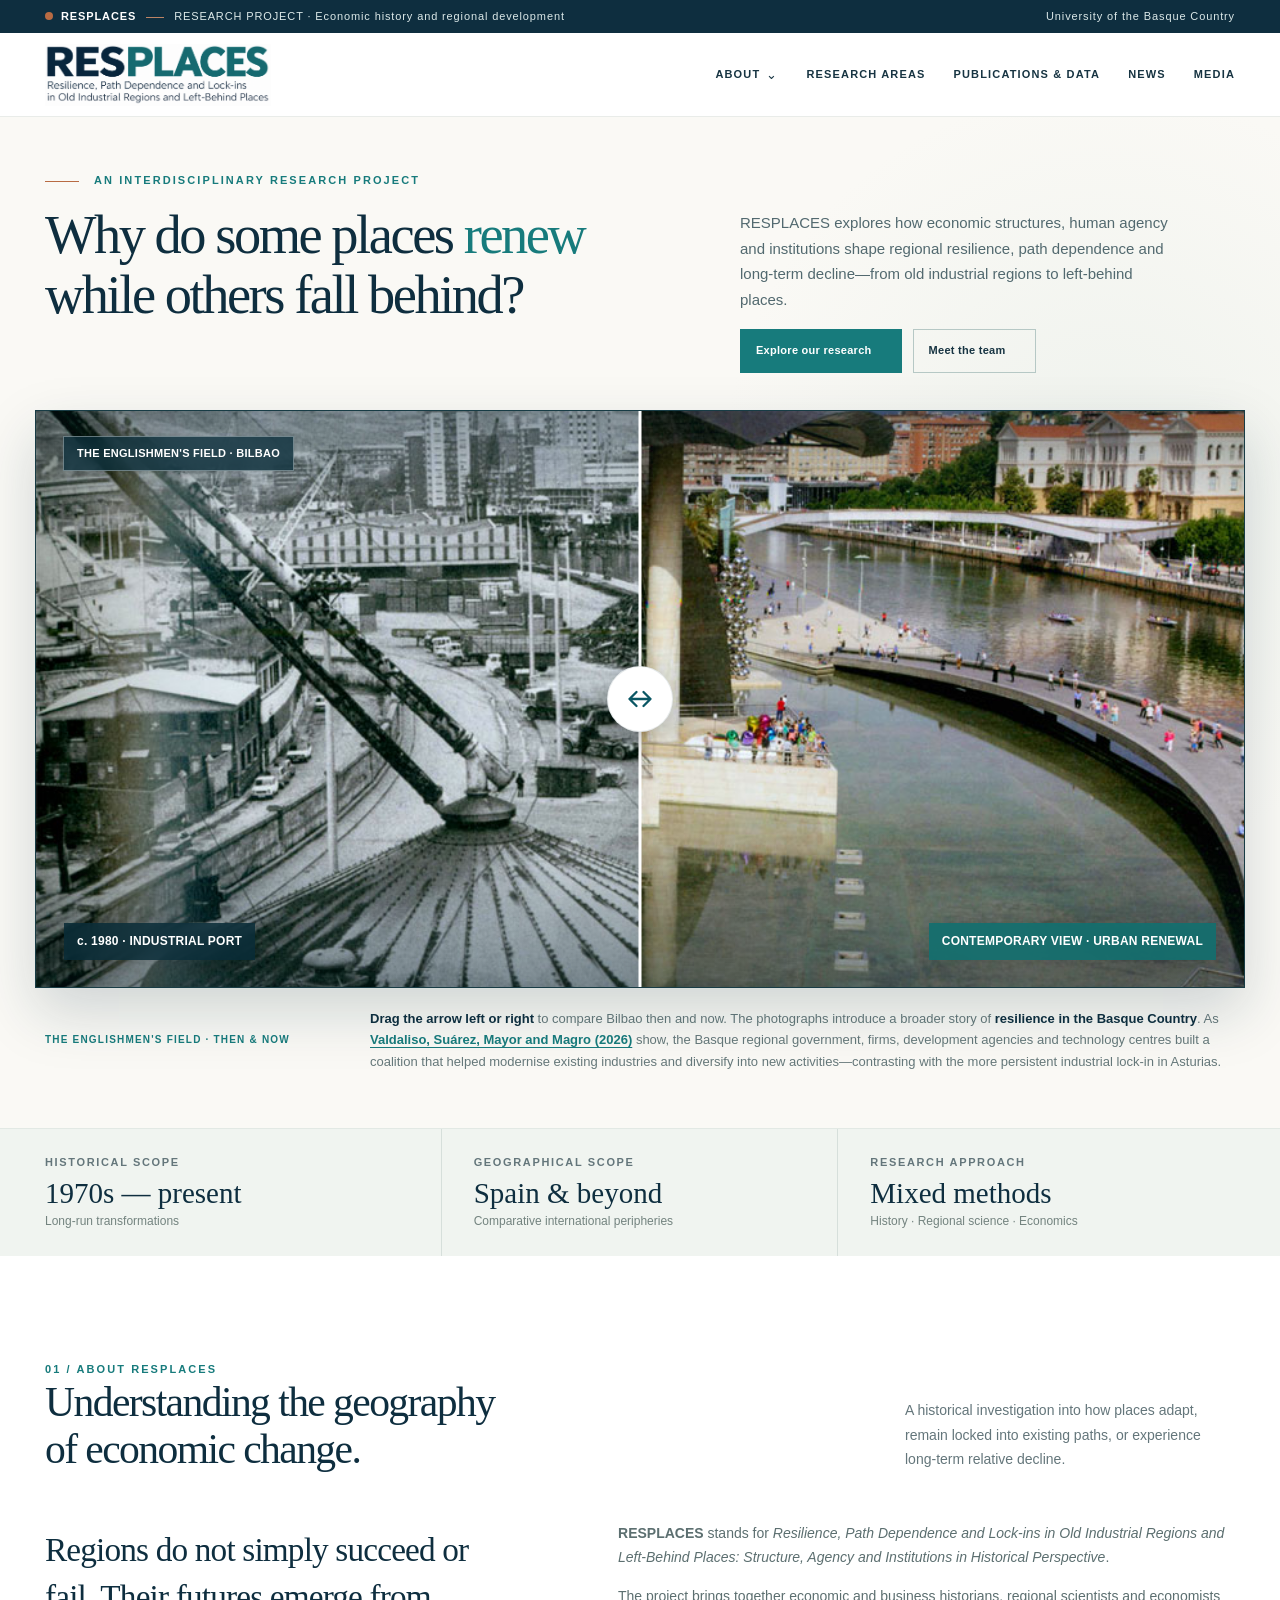
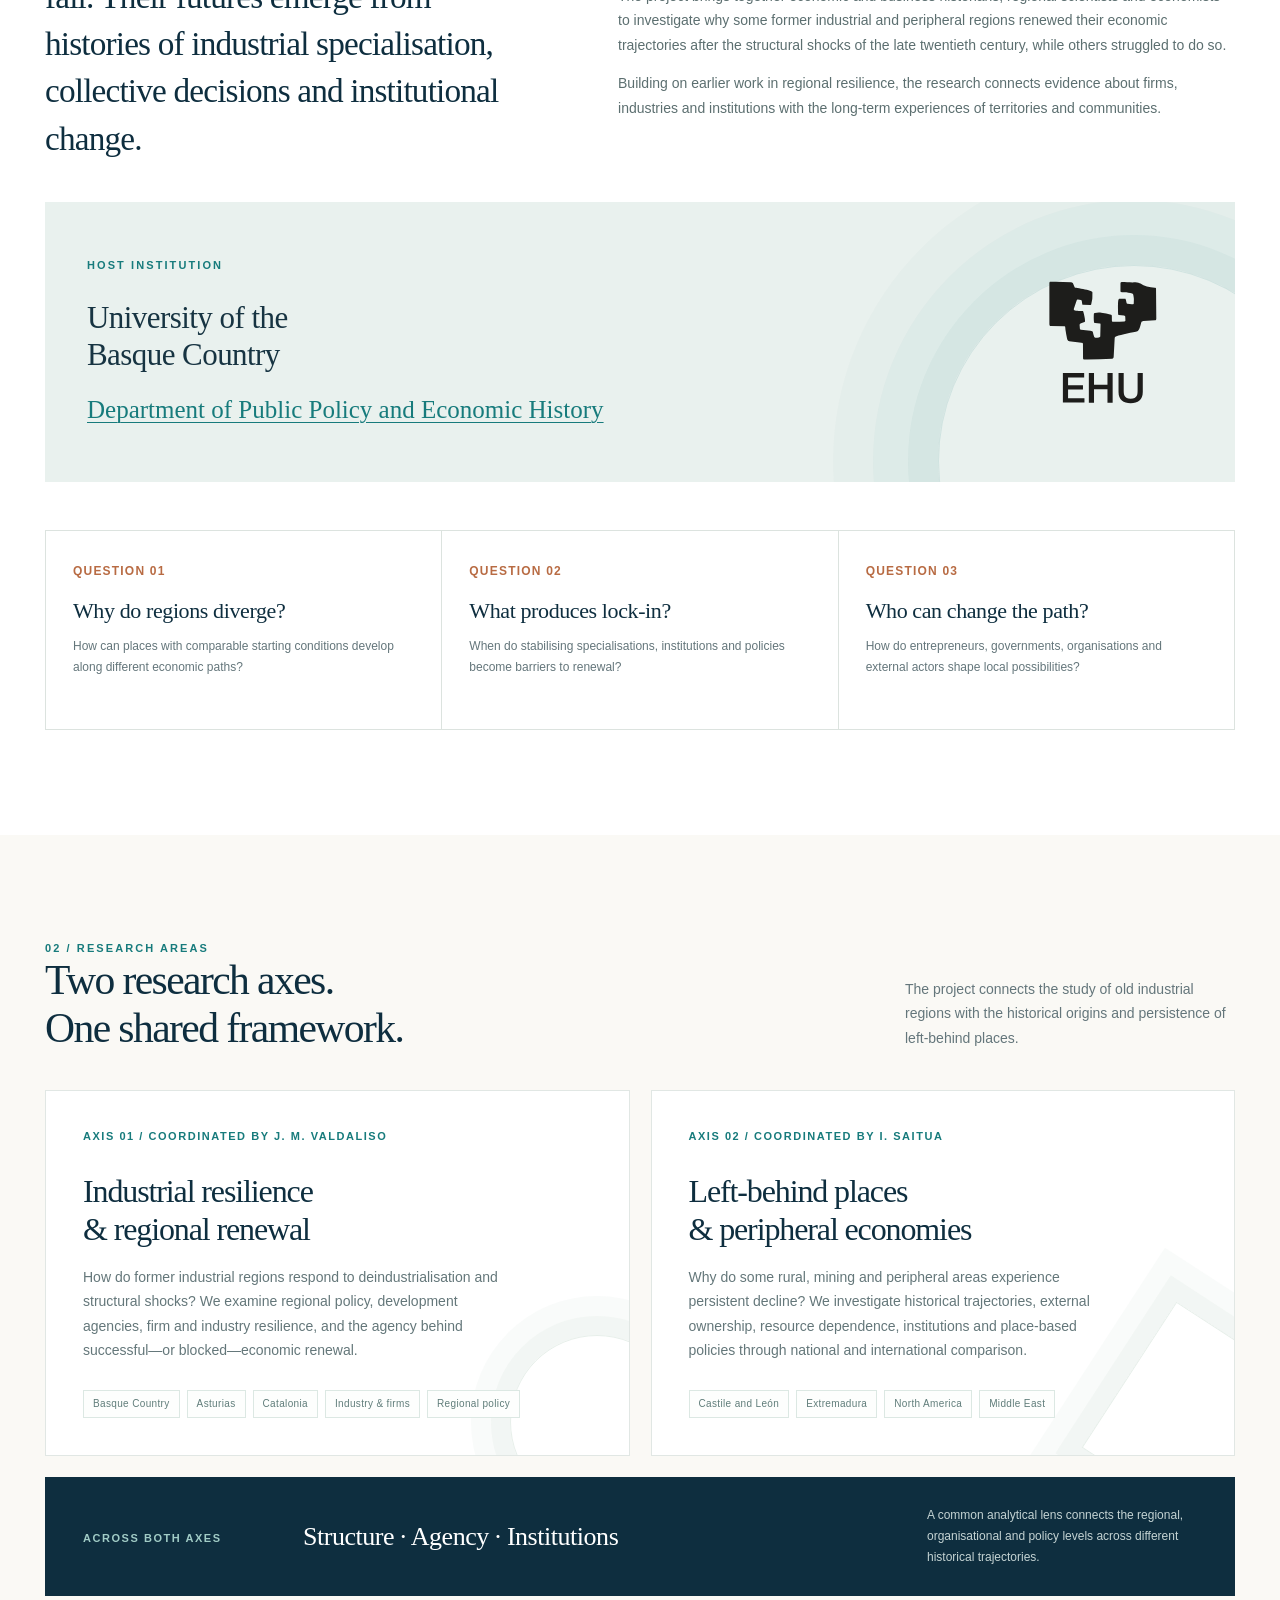
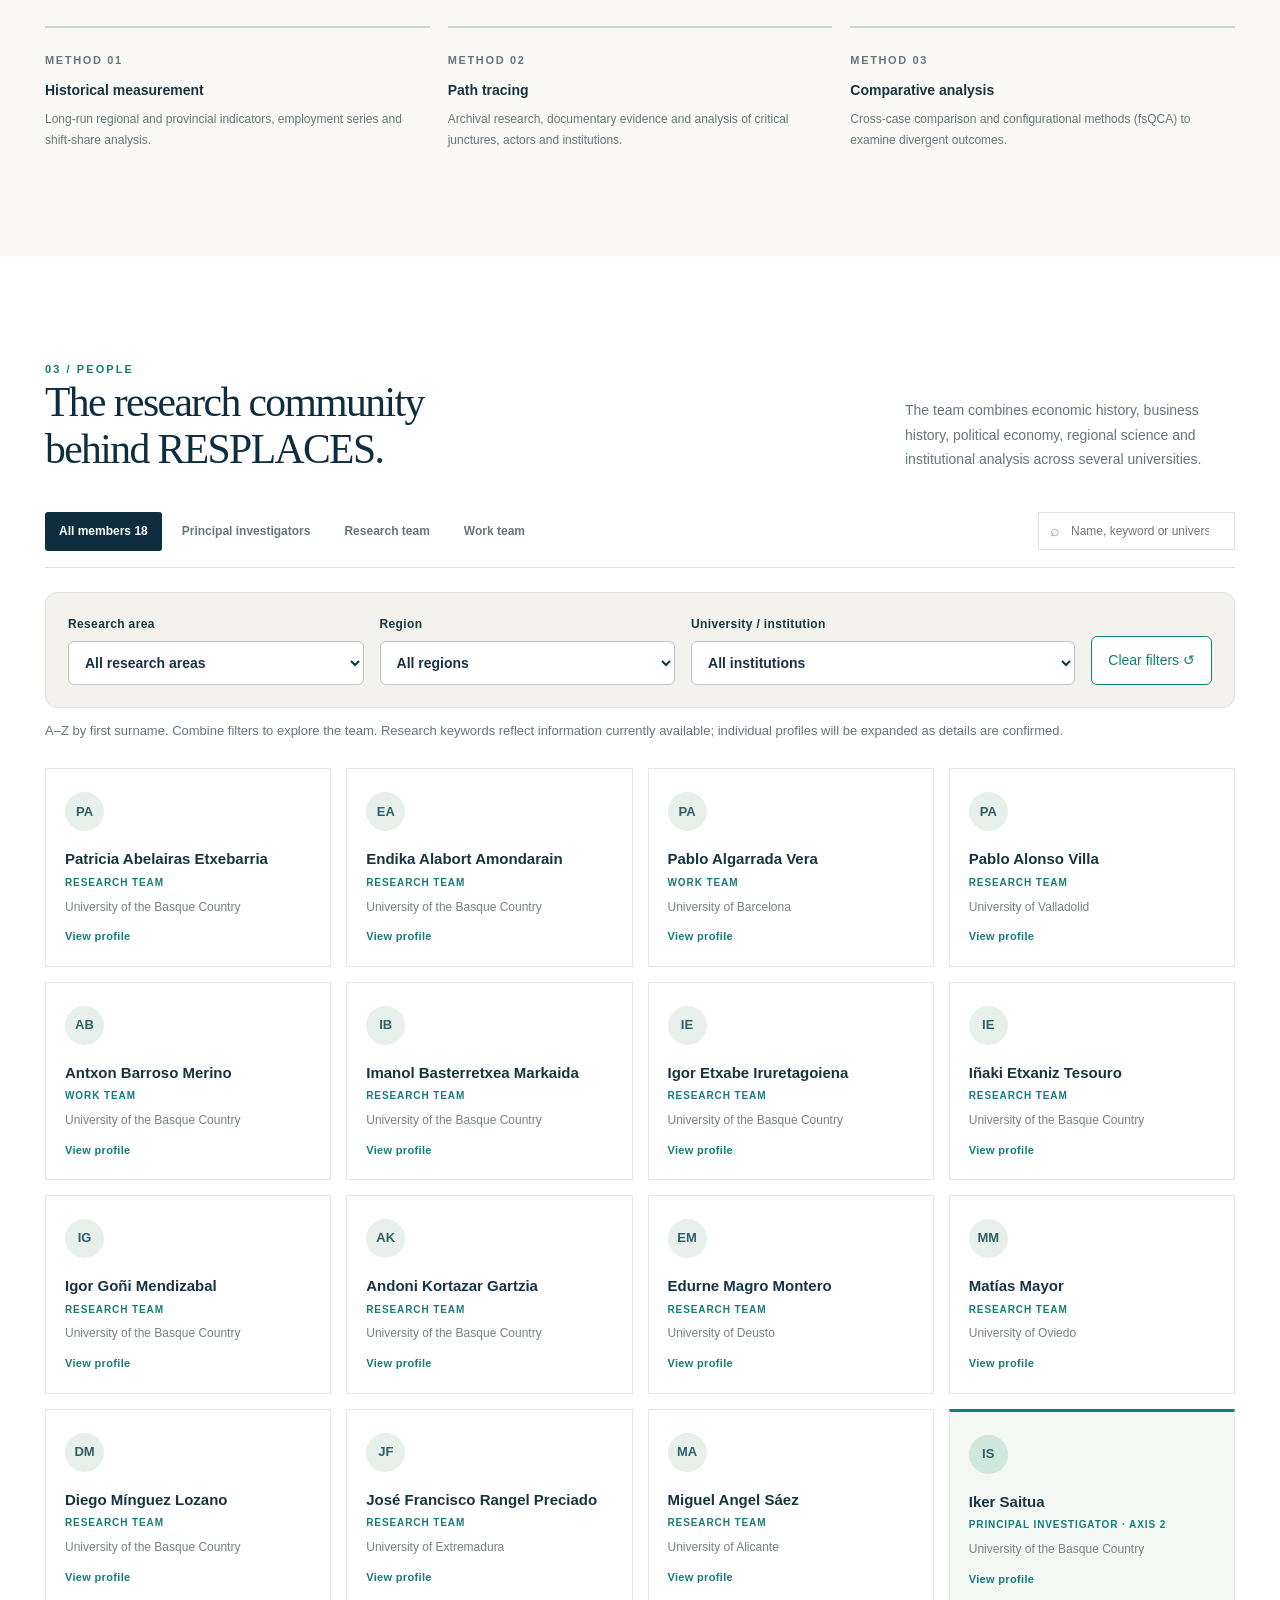
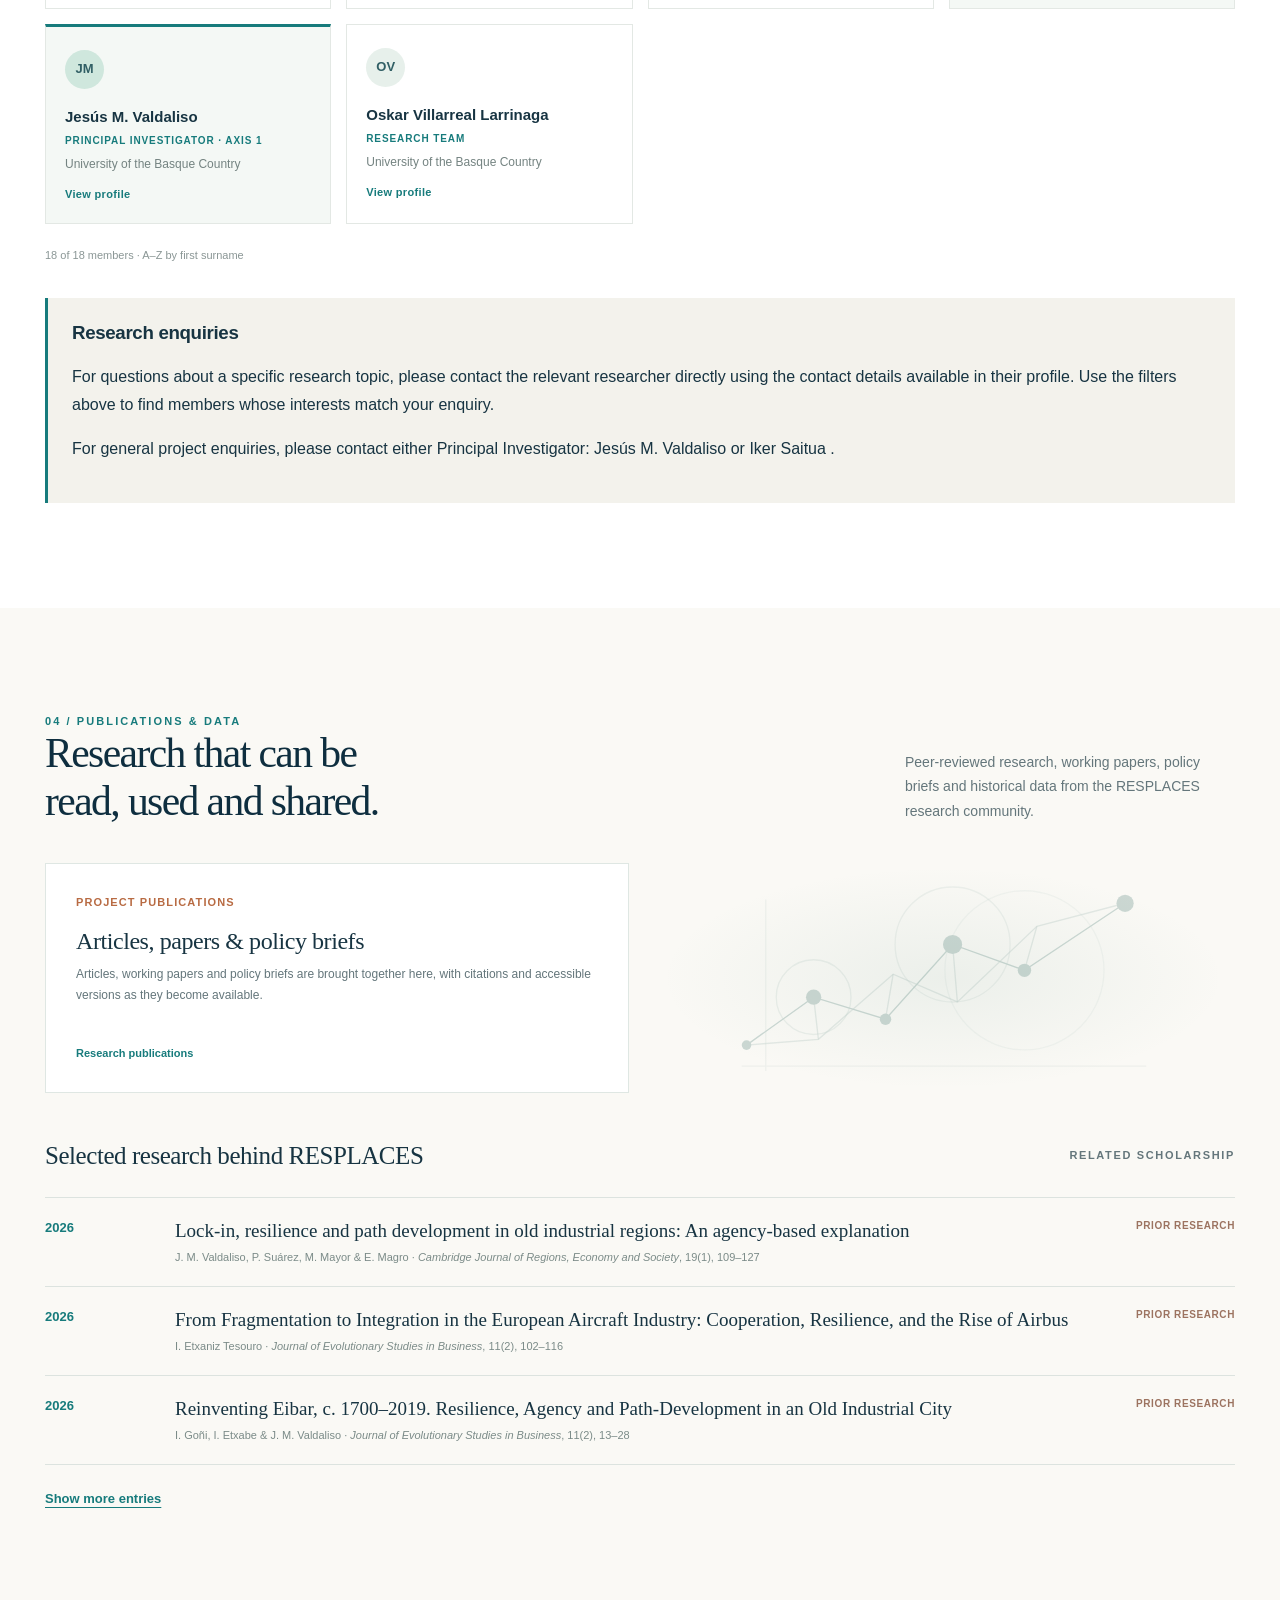
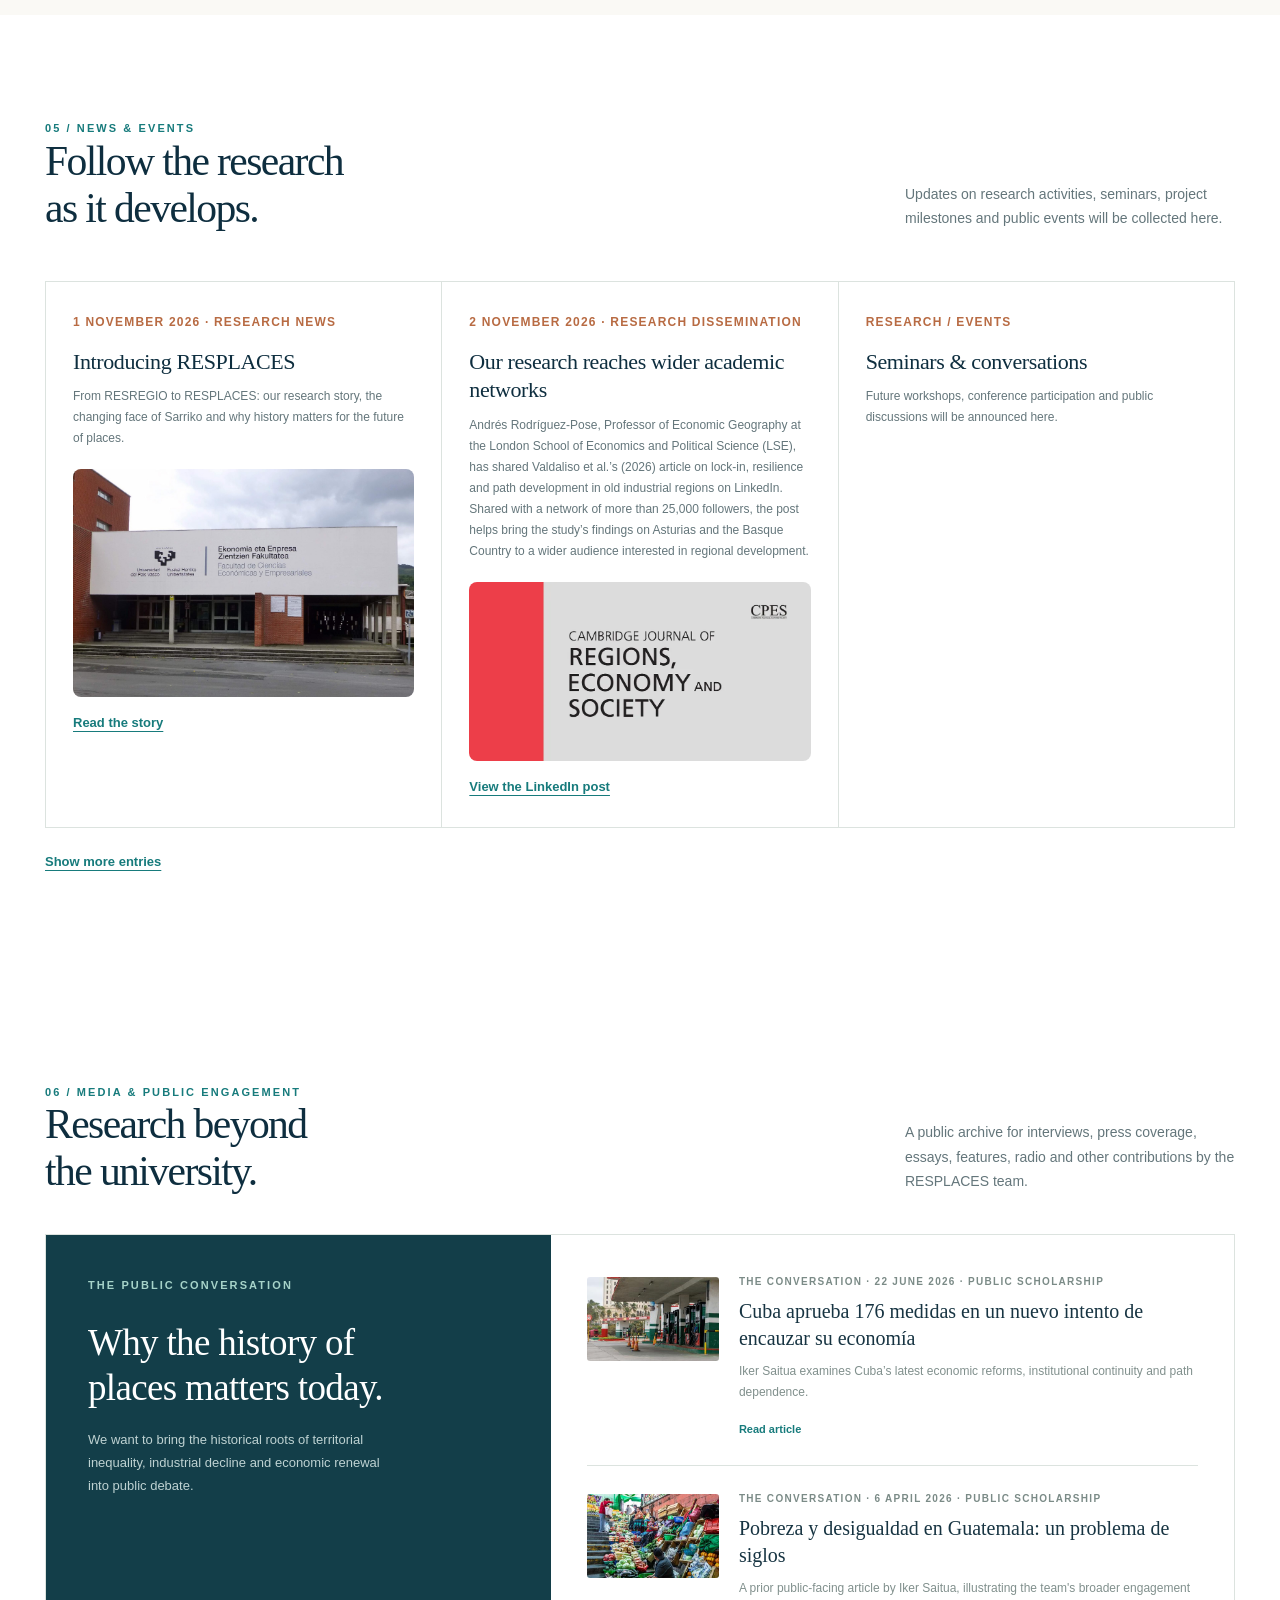
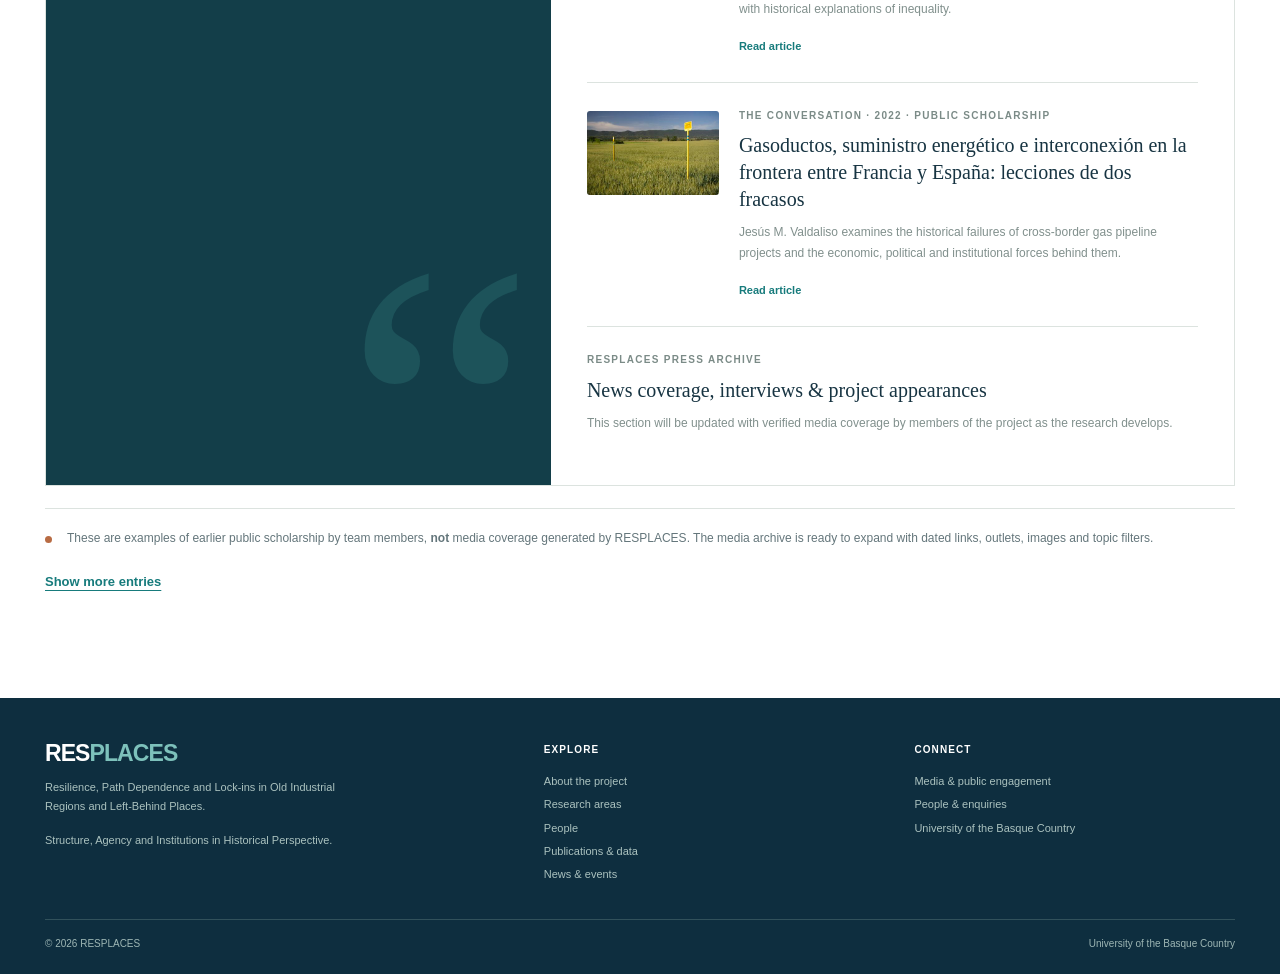
==== commit 65f78d01: "Add files via upload" ====
--- a/index.html
+++ b/index.html
@@ -1,165 +1,560 @@
 <!DOCTYPE html>
-
 <html lang="en">
 <head>
-<meta charset="utf-8"/>
-<meta content="width=device-width, initial-scale=1" name="viewport"/>
-<meta content="#f8f7f3" name="theme-color"/>
-<meta content="Iker Saitua, Associate Professor of Economic History and Institutional Economics at the University of the Basque Country. Research on economic history and institutional change." name="description"/>
-<meta content="Iker Saitua | Economic Historian" property="og:title"/>
-<meta content="Economic history, institutions, and the American West. Books, publications, and the Left-Behind West research project." property="og:description"/>
-<meta content="website" property="og:type"/>
-<title>Iker Saitua · Economic Historian</title>
-<link href="assets/favicon.svg" rel="icon" type="image/svg+xml"/>
-<link href="styles.css" rel="stylesheet"/>
-<script defer="" src="script.js"></script>
-<!-- Updated academic website: reconciled release 2026-10-26 — Boston Globe, The Conversation, exhibition and journal links. -->
-</head>
+<meta charset="utf-8">
+<meta name="viewport" content="width=device-width,initial-scale=1">
+<meta name="theme-color" content="#143642">
+<title>RESPLACES — Research on Regional Resilience and Left-Behind Places</title>
+<meta name="description" content="RESPLACES investigates resilience, path dependence and lock-in in old industrial regions and left-behind places through historical research.">
+<style>
+:root{--ink:#173442;--navy:#0e2e3f;--teal:#177b7c;--orange:#b86b43;--orange-light:#ead3c3;--sand:#faf9f5;--cream:#f3f2ec;--pale:#e9f1ee;--line:#dce3df;--muted:#64767b;--dark:#092c37;--serif:Georgia,'Iowan Old Style',serif;--sans:'Inter','Segoe UI',Arial,sans-serif;--max:1190px}
+*{box-sizing:border-box}html{scroll-behavior:smooth;scroll-padding-top:90px}body{margin:0;font-family:var(--sans);color:var(--ink);background:#fff;line-height:1.58;-webkit-font-smoothing:antialiased}body.menu-open{overflow:hidden}a{color:inherit;text-decoration:none}button,input{font:inherit}button{cursor:pointer}img,svg{max-width:100%}a:focus-visible,button:focus-visible,input:focus-visible{outline:3px solid #df8f5d;outline-offset:4px}::selection{background:#c6e8e0;color:#143642}.container{width:min(calc(100% - 76px),var(--max));margin:auto}.kicker{font-size:11px;letter-spacing:.19em;font-weight:750;text-transform:uppercase;color:var(--teal)}.dot{color:var(--orange)}.subtle{color:var(--muted)}h1,h2,h3,h4,p{margin-top:0}h2{font:normal clamp(32px,3.25vw,51px)/1.14 var(--serif);letter-spacing:-.038em;color:var(--navy)}h3{line-height:1.2;letter-spacing:-.018em}p{line-height:1.75}.eyebrow-row{display:flex;gap:15px;align-items:center}.eyebrow-row:before{content:'';height:1px;width:34px;background:var(--orange)}.mini-label{font-size:11px;font-weight:760;text-transform:uppercase;letter-spacing:.15em;color:var(--muted)}
+.announcement{background:var(--navy);color:#dce9e9;padding:8px 0;font-size:11px;letter-spacing:.08em}.announcement .container{display:flex;justify-content:space-between;gap:20px;align-items:center}.announcement strong{font-weight:600;color:#fff}.announcement .little-line{display:inline-block;vertical-align:middle;width:18px;height:1px;background:#bd8465;margin:0 10px}
+.site-header{position:sticky;top:0;z-index:30;background:rgba(255,255,255,.975);border-bottom:1px solid #e9ece9;backdrop-filter:blur(12px)}.header-inner{min-height:83px;display:flex;justify-content:space-between;align-items:center;gap:28px}.brand{display:inline-flex;align-items:center;flex:none;max-width:235px}.brand img{width:226px;height:auto;display:block}.main-nav{display:flex;align-items:center;gap:28px}.main-nav>a,.drop>button{font-size:11px;font-weight:800;letter-spacing:.105em;text-transform:uppercase;background:none;border:0;padding:20px 0;color:var(--ink);white-space:nowrap}.main-nav>a:hover,.drop>button:hover{color:var(--teal)}.nav-contact{background:var(--navy)!important;padding:12px 19px!important;color:#fff!important;border-radius:3px;transition:background .2s}.nav-contact:hover{background:var(--teal)!important}.drop{position:relative}.drop>button{display:flex;gap:6px;align-items:center}.chev{font-size:13px;font-weight:500}.dropdown{display:none;position:absolute;top:100%;left:-18px;min-width:194px;background:#fff;padding:10px 0;border:1px solid var(--line);box-shadow:0 14px 40px rgba(8,40,49,.1)}.dropdown a{display:block;font-size:13px;padding:10px 18px;color:var(--ink)}.dropdown a:hover{background:var(--pale);color:var(--teal)}.drop:hover .dropdown,.drop:focus-within .dropdown{display:block}.mobile-toggle{display:none;border:0;background:transparent;padding:10px}.mobile-toggle span{display:block;width:26px;height:2px;background:var(--navy);margin:5px 0}
+.hero{background:var(--sand);position:relative;overflow:hidden}.hero:before{content:'';position:absolute;right:0;top:0;width:49%;height:100%;background:radial-gradient(circle at 72% 35%,rgba(208,224,216,.27),transparent 48%);pointer-events:none}.hero-grid{position:relative;z-index:1;min-height:558px;display:grid;grid-template-columns:1.02fr .98fr;align-items:center;gap:47px;padding-top:71px;padding-bottom:74px}.hero h1{font:normal clamp(44px,4.7vw,70px)/1.1 var(--serif);letter-spacing:-.045em;color:var(--navy);max-width:660px;margin:24px 0 23px}.hero h1 em{font-style:normal;color:var(--teal)}.hero .lead{font-size:16px;max-width:560px;color:#52696f;margin:0 0 29px}.hero-cta{display:flex;gap:16px;align-items:center;flex-wrap:wrap}.button-primary,.button-secondary{display:inline-flex;gap:21px;align-items:center;justify-content:space-between;min-height:46px;padding:0 20px;font-size:12px;font-weight:780;letter-spacing:.025em;transition:all .18s}.button-primary{background:var(--teal);color:white;border:1px solid var(--teal)}.button-primary:hover{background:var(--navy);border-color:var(--navy)}.button-secondary{border:1px solid #b6c8c5;color:var(--ink);background:transparent}.button-secondary:hover{border-color:var(--teal);color:var(--teal)}.hero-art{background:#fff;box-shadow:0 24px 74px rgba(20,63,69,.055);border:1px solid #e8eae5;padding:27px 28px 22px;position:relative;align-self:center}.diagram-header{display:flex;justify-content:space-between;align-items:center;gap:12px;border-bottom:1px solid #e5ebe7;padding-bottom:14px}.diagram-header strong{font-size:11px;letter-spacing:.1em;text-transform:uppercase}.small-sig{font-size:10px;color:#84928d}.diagram{width:100%;display:block;margin-top:14px}.diagram-note{border-top:1px solid #e5ebe7;padding-top:14px;color:#75858a;font-size:10px;line-height:1.5}.diagram-note strong{color:var(--ink);font-weight:650}
+.metrics{border-top:1px solid #e2e9e4;background:#f0f4f0}.metric-grid{display:grid;grid-template-columns:repeat(3,1fr)}.metric{padding:25px 32px 26px;border-right:1px solid #d6dfdb}.metric:first-child{padding-left:0}.metric:last-child{border:0}.metric .number{font:normal 29px/1.1 var(--serif);color:var(--navy);margin:6px 0 2px}.metric .small{font-size:12px;color:#73837f}.section{padding:105px 0}.section-alt{background:var(--sand)}.section-header{display:flex;justify-content:space-between;gap:55px;align-items:end;margin-bottom:38px}.section-header h2{margin-bottom:0;max-width:650px}.section-header .sidecopy{width:330px;max-width:100%;margin:0 0 2px;color:var(--muted);font-size:14px}.intro-grid{display:grid;grid-template-columns:.87fr 1.13fr;gap:98px;align-items:start}.intro-grid .standfirst{font:normal clamp(23px,2.6vw,34px)/1.42 var(--serif);letter-spacing:-.025em;color:var(--navy);margin-top:14px}.intro-grid .bodycopy{padding-top:9px}.intro-grid .bodycopy p{font-size:14px;color:#5c6f70}.study-questions{display:grid;grid-template-columns:repeat(3,1fr);gap:1px;margin-top:48px;background:var(--line);border:1px solid var(--line)}.question{background:#fff;padding:26px 27px 29px;min-height:198px}.question .q-num{font-size:12px;color:var(--orange);font-weight:800;letter-spacing:.1em}.question h3{font:normal 22px/1.3 var(--serif);margin:15px 0 10px;color:var(--navy)}.question p{font-size:12px;color:var(--muted);margin:0}
+.research-grid{display:grid;grid-template-columns:1fr 1fr;gap:21px}.research-card{background:#fff;border:1px solid #e1e7e4;position:relative;padding:37px;min-height:366px;display:flex;flex-direction:column;overflow:hidden}.research-card:after{content:'';position:absolute;right:-55px;bottom:-54px;width:172px;height:172px;border:1px solid #e7efea;border-radius:50%;box-shadow:0 0 0 19px rgba(232,240,236,.45),0 0 0 39px rgba(232,240,236,.25)}.research-card:nth-child(2):after{border-radius:0;transform:rotate(33deg)}.axis-top{display:flex;justify-content:space-between;gap:20px;align-items:center}.axis-tag{color:var(--teal);font-size:11px;letter-spacing:.14em;text-transform:uppercase;font-weight:800}.axis-icon{font:normal 32px/1 var(--serif);color:#c4d4cf}.research-card h3{font:normal 32px/1.18 var(--serif);color:var(--navy);letter-spacing:-.035em;margin:28px 0 16px;max-width:400px}.research-card p{font-size:14px;color:#64777a;max-width:430px}.place-tags{display:flex;gap:7px;flex-wrap:wrap;margin-top:auto;padding-top:13px;z-index:1}.place-tags span{border:1px solid #dce8e3;color:#607d7a;padding:5px 9px;font-size:10px;letter-spacing:.035em;background:#fdfefd}.cross-card{grid-column:1/-1;display:grid;grid-template-columns:190px 1fr 270px;gap:30px;align-items:center;background:var(--navy);color:#fff;padding:28px 38px}.cross-card .axis-tag{color:#a1ccc6}.cross-card h3{font:normal 26px/1.2 var(--serif);margin:0;color:#fff}.cross-card p{color:#c4d3d3;font-size:12px;margin:0}.methods{display:flex;flex-wrap:wrap;gap:8px}.method{border:1px solid #b6cbc7;padding:8px 10px;font-size:11px;color:#446561;background:white}.methods-strip{display:grid;grid-template-columns:1fr 1fr 1fr;gap:18px;margin-top:30px}.method-box{padding-top:18px;border-top:2px solid #c5d7d0}.method-box h4{font-size:14px;margin:8px 0}.method-box p{font-size:12px;color:var(--muted);margin:0}
+.people-section{background:#fff}.p-filter-bar{display:flex;gap:14px;align-items:center;justify-content:space-between;flex-wrap:wrap;border-bottom:1px solid var(--line);padding-bottom:16px;margin-bottom:24px}.filters{display:flex;gap:6px;flex-wrap:wrap}.filter-btn{background:transparent;color:#64787b;border:1px solid transparent;border-radius:3px;padding:9px 13px;font-size:12px;font-weight:700}.filter-btn.active{background:var(--navy);color:#fff}.filter-btn:hover:not(.active){background:#eef4f0}.people-search{height:38px;display:flex;align-items:center;gap:9px;border:1px solid #dce5e0;padding:0 11px;color:#8b9998;max-width:245px}.people-search input{border:0;outline:0!important;min-width:0;max-width:160px;font-size:12px;color:var(--ink);background:transparent}.people-grid{display:grid;grid-template-columns:repeat(4,1fr);gap:15px}.person{border:1px solid #e3e8e4;background:#fff;padding:23px 19px 20px;min-height:190px;display:flex;flex-direction:column;transition:transform .18s,border-color .18s,box-shadow .18s}.person:hover{transform:translateY(-2px);border-color:#b9d2ca;box-shadow:0 9px 22px rgba(3,40,35,.05)}.person.pi-person{background:#f4f8f5;border-top:3px solid var(--teal)}.avatar{width:39px;height:39px;border-radius:50%;background:#e7f0eb;color:#315f65;display:flex;align-items:center;justify-content:center;font-size:13px;font-weight:800;margin-bottom:18px}.pi-person .avatar{background:#cfe7dd}.person .pname{font-size:15px;font-weight:790;line-height:1.3;margin-bottom:6px}.person .prole{font-size:10px;color:var(--teal);text-transform:uppercase;font-weight:800;letter-spacing:.09em}.person .pinst{font-size:12px;color:#748381;line-height:1.48;margin-top:0;padding-top:8px}.people-count{font-size:11px;color:#798888}.person .pmail{font-size:11px;color:var(--teal);margin-top:10px}.people-note{font-size:11px;color:#8a9695;margin-top:22px}.empty{display:none;padding:25px;color:var(--muted);font-size:14px;border:1px dashed var(--line)}
+.outputs-top{display:grid;grid-template-columns:1fr 1fr;gap:22px}.output-card{background:#fff;border:1px solid #dfe7e3;padding:30px;min-height:185px;display:flex;flex-direction:column}.output-card .type{font-size:11px;font-weight:800;letter-spacing:.1em;color:var(--orange);text-transform:uppercase}.output-card h3{font:normal 24px/1.25 var(--serif);margin:15px 0 8px}.output-card p{font-size:12px;color:var(--muted);margin:0}.output-card .linkline{color:var(--teal);font-size:11px;font-weight:750;margin-top:auto;padding-top:20px}.output-list{margin-top:26px;border-top:1px solid var(--line)}.output-row{display:grid;grid-template-columns:100px 1fr 120px;gap:30px;align-items:start;padding:20px 0;border-bottom:1px solid var(--line)}.output-row .year{font-weight:750;font-size:13px;color:var(--teal)}.output-row h4{font:normal 19px/1.35 var(--serif);margin:0 0 5px}
+.output-publication-link{color:inherit;text-decoration:none;transition:color .15s ease}.output-publication-link:hover,.output-publication-link:focus-visible{color:var(--teal);text-decoration:underline;text-underline-offset:3px}.output-row .journal{font-size:11px;color:#7b8b88}.output-row .status{font-size:10px;text-transform:uppercase;color:#9c7360;font-weight:800;text-align:right;letter-spacing:.06em}.future-note{font-size:12px;margin:19px 0 0;color:#71807f}
+.media-section{background:#fff}.media-feature{display:grid;grid-template-columns:.85fr 1.15fr;border:1px solid var(--line)}.media-aside{background:#133e49;padding:42px;color:#fff;position:relative;min-height:370px;overflow:hidden}.media-aside .kicker{color:#a6d3c9}.media-aside h3{font:normal 37px/1.2 var(--serif);max-width:330px;margin:27px 0 19px}.media-aside p{color:#bed2d2;font-size:13px;max-width:300px}.media-aside:after{content:'“';position:absolute;right:16px;bottom:-145px;font:normal 430px/1 var(--serif);color:#1d535a;pointer-events:none}.media-list{padding:14px 36px;display:flex;flex-direction:column}.media-item{padding:25px 0;border-bottom:1px solid var(--line)}.media-item:last-child{border:0}.media-item .overline{color:#7b8b87;font-size:10px;letter-spacing:.13em;font-weight:800;text-transform:uppercase}.media-item h4{font:normal 20px/1.35 var(--serif);margin:9px 0 9px}.media-item p{font-size:12px;color:#81908d;margin-bottom:12px}.media-item .read{display:inline-block;color:var(--teal);font-size:11px;font-weight:790}.notice-line{display:flex;gap:15px;align-items:flex-start;border-top:1px solid var(--line);margin-top:22px;padding-top:20px;font-size:12px;color:var(--muted)}.notice-line .bullet{width:7px;height:7px;background:var(--orange);border-radius:50%;margin-top:7px;flex:none}
+.contact-section{background:var(--sand);padding:92px 0}.contact-grid{display:grid;grid-template-columns:1fr 1fr;gap:95px}.contact-grid h2{margin-bottom:25px}.contact-grid p{color:var(--muted);font-size:14px;max-width:430px}.contact-email{font:normal 25px/1.4 var(--serif);color:var(--teal);display:inline-block;border-bottom:1px solid #9abbaf;padding-bottom:6px}.contact-cards{display:grid;gap:13px}.contact-card{padding:19px 22px;background:#fff;border:1px solid var(--line)}.contact-card small{display:block;text-transform:uppercase;color:var(--teal);font-size:10px;letter-spacing:.11em;font-weight:800;margin-bottom:5px}.contact-card strong{display:block;font-size:14px;margin-bottom:4px}.contact-card a{color:var(--muted);font-size:12px}.contact-card a:hover{color:var(--teal)}
+footer{background:var(--navy);color:#abc2bf;padding:44px 0 22px}.footer-grid{display:grid;grid-template-columns:1.4fr 1fr 1fr;gap:50px}.footer-logo{font-size:23px;font-weight:850;letter-spacing:-.04em;line-height:1;color:#fff;margin-bottom:13px}.footer-logo span{color:#7dc1bb}.footer-grid p{font-size:11px;max-width:310px;margin:0}.footer-heading{font-size:10px;color:#fff;font-weight:800;letter-spacing:.11em;text-transform:uppercase;margin-bottom:12px}.footer-grid a{display:block;font-size:11px;padding:3px 0}.footer-grid a:hover{color:#fff}.footer-bottom{border-top:1px solid #31515b;margin-top:32px;padding-top:16px;display:flex;justify-content:space-between;gap:20px;font-size:10px;color:#9db6b4}.small-circle{display:inline-block;width:8px;height:8px;border-radius:50%;background:var(--orange);margin-right:8px}
+@media(max-width:540px){}
+
+@media(max-width:1100px){.main-nav{gap:16px}.main-nav>a,.drop>button{font-size:10px}.brand{max-width:200px}.brand img{width:196px}.hero-grid{gap:25px}.research-card{padding:27px}.people-grid{grid-template-columns:repeat(3,1fr)}}
+@media(max-width:830px){.container{width:min(calc(100% - 38px),var(--max))}.announcement{font-size:10px}.announcement .secondary{display:none}.mobile-toggle{display:block}.header-inner{min-height:76px}.brand img{width:196px}.main-nav{display:none;position:absolute;top:76px;left:0;right:0;background:#fff;border-bottom:1px solid var(--line);padding:14px 21px 27px;box-shadow:0 30px 50px rgba(15,44,49,.10)}.main-nav.open{display:flex;flex-direction:column;align-items:stretch;gap:0}.main-nav>a,.drop>button{display:block;text-align:left;padding:14px 5px;font-size:13px}.drop>button{width:100%;display:flex;justify-content:space-between}.dropdown,.drop:hover .dropdown{position:static;box-shadow:none;border:0;display:block;background:#f4f8f6;padding:0}.dropdown a{font-size:13px;padding:10px 18px}.nav-contact{text-align:center!important;margin-top:9px}.hero-grid{grid-template-columns:1fr;padding-top:53px;padding-bottom:52px;gap:32px}.hero h1{font-size:clamp(42px,7.5vw,64px);max-width:720px}.hero-art{max-width:620px;width:100%;justify-self:center}.section{padding:69px 0}.section-header{display:block}.section-header .sidecopy{margin-top:17px}.intro-grid{grid-template-columns:1fr;gap:12px}.intro-grid .standfirst{margin-top:13px}.study-questions{grid-template-columns:1fr 1fr}.research-grid{grid-template-columns:1fr}.cross-card{grid-template-columns:1fr;gap:13px}.methods-strip{grid-template-columns:1fr 1fr}.people-grid{grid-template-columns:repeat(2,1fr)}.contact-grid{grid-template-columns:1fr;gap:25px}.footer-grid{grid-template-columns:1fr 1fr}.media-feature{grid-template-columns:1fr}.media-aside{min-height:300px}.media-list{padding:5px 25px}}
+@media(max-width:540px){.announcement .container{justify-content:center;text-align:center}.brand img{width:172px}.hero h1{font-size:42px}.hero .lead{font-size:14px}.hero-cta{align-items:stretch}.button-primary,.button-secondary{width:100%}.hero-art{padding:19px 16px}.diagram-header .small-sig{display:none}.metric-grid{grid-template-columns:1fr}.metric{border-right:0;border-bottom:1px solid #d6dfdb;padding:19px 0}.metric:last-child{border:0}.metric .number{font-size:23px}.section-header h2{font-size:34px}.study-questions{grid-template-columns:1fr}.question{min-height:0;padding:22px}.research-card{min-height:300px;padding:23px}.research-card h3{font-size:28px}.methods-strip{grid-template-columns:1fr}.people-grid{grid-template-columns:1fr}.p-filter-bar{display:block}.people-search{margin-top:12px;max-width:none}.people-search input{max-width:100%;width:100%}.person{min-height:155px}.outputs-top{grid-template-columns:1fr}.output-row{grid-template-columns:52px 1fr;gap:15px}.output-row .status{grid-column:2;text-align:left}.media-aside{padding:30px;min-height:310px}.media-aside h3{font-size:30px}.media-list{padding:5px 20px}.contact-email{font-size:19px}.footer-grid{grid-template-columns:1fr}.footer-bottom{display:block}.footer-bottom span{display:block;margin-top:9px}}
+@media(prefers-reduced-motion:reduce){html{scroll-behavior:auto}*{transition:none!important}}
+
+/* Large interactive comparison: the Englishmen's Field, Bilbao. */
+.hero-bilbao{background:#faf9f5}
+.hero-bilbao .hero-grid{display:block;min-height:0;padding-top:55px;padding-bottom:56px}
+.hero-bilbao .hero-copy{display:grid;grid-template-columns:minmax(0,1.12fr) minmax(0,.88fr);column-gap:65px;row-gap:3px;align-items:start;max-width:none}
+.hero-bilbao .eyebrow-row{grid-column:1/-1;margin-bottom:12px}
+.hero-bilbao h1{grid-column:1;grid-row:2 / span 2;font-size:clamp(46px,4.25vw,65px);max-width:720px;margin:0 0 12px;line-height:1.105}
+.hero-bilbao .lead{grid-column:2;grid-row:2;margin:5px 0 13px;max-width:440px;font-size:15px;line-height:1.72}
+.hero-bilbao .hero-cta{grid-column:2;grid-row:3;margin:0;align-self:start;gap:11px}
+.hero-bilbao .button-primary,.hero-bilbao .button-secondary{font-size:11px;min-height:44px;padding:0 15px;gap:14px}
+.bilbao-comparison{--split:50%;position:relative;margin:37px auto 0;width:min(calc(100vw - 70px),1430px);max-width:none;left:50%;transform:translateX(-50%);background:#1b3e47;border:1px solid rgba(7,38,50,.1);isolation:isolate;overflow:hidden;box-shadow:0 24px 55px rgba(15,51,65,.18)}
+.compare-photos{position:relative;height:clamp(430px,45vw,665px);overflow:hidden;user-select:none;-webkit-user-select:none;touch-action:pan-y}
+.compare-photo{position:absolute;inset:0;margin:0;overflow:hidden;pointer-events:none}
+.compare-photo img{width:100%;height:100%;display:block;object-fit:cover;object-position:center 49%;pointer-events:none;-webkit-user-drag:none}
+.compare-photo--new{clip-path:inset(0 0 0 var(--split));-webkit-clip-path:inset(0 0 0 var(--split));}
+.compare-photos::after{content:'';position:absolute;inset:0;pointer-events:none;background:linear-gradient(to bottom,rgba(3,25,34,.37),transparent 19%, transparent 73%,rgba(2,24,34,.38));z-index:3}
+.compare-topline{z-index:5;position:absolute;top:25px;left:27px;color:#fff;background:rgba(7,44,57,.74);border:1px solid rgba(255,255,255,.36);backdrop-filter:blur(9px);padding:8px 13px;font-size:11px;font-weight:760;letter-spacing:.025em;pointer-events:none}
+.compare-label{position:absolute;bottom:27px;z-index:5;pointer-events:none;color:#fff;background:rgba(8,43,55,.82);backdrop-filter:blur(8px);padding:9px 13px;box-shadow:0 4px 20px rgba(0,0,0,.12);font-size:12px;font-weight:760;letter-spacing:.02em}
+.compare-label--old{left:28px}
+.compare-label--new{right:28px;background:rgba(15,112,112,.87)}
+.compare-divider{position:absolute;inset:0 auto 0 var(--split);width:3px;background:#fff;transform:translateX(-50%);box-shadow:0 0 18px rgba(0,0,0,.25);z-index:6;pointer-events:none}
+.compare-handle{position:absolute;left:var(--split);top:50%;transform:translate(-50%,-50%);width:66px;height:66px;border-radius:50%;background:#fff;border:1px solid rgba(12,53,65,.1);box-shadow:0 9px 33px rgba(0,0,0,.28);z-index:7;display:flex;align-items:center;justify-content:center;gap:7px;color:#0b5764;pointer-events:none}
+.compare-handle svg{width:28px;height:28px;display:block}
+.compare-input{position:absolute;inset:0;z-index:9;width:100%;height:100%;margin:0;opacity:0;cursor:ew-resize;touch-action:pan-y}
+.compare-input:focus-visible + .compare-focus{outline:3px solid #efaf68;outline-offset:-4px}
+.compare-focus{position:absolute;inset:5px;pointer-events:none;z-index:8;border:0}
+.bilbao-note{margin:0 auto;max-width:1190px;display:flex;align-items:center;justify-content:space-between;gap:26px;padding-top:20px}
+.bilbao-note span{font-size:10px;font-weight:850;letter-spacing:.12em;white-space:nowrap;color:var(--teal)}
+.bilbao-note p{margin:0;max-width:750px;color:#65787a;font-size:12px;line-height:1.6}
+.bilbao-note strong{color:var(--navy)}
+@media(max-width:1050px){.hero-bilbao .hero-copy{column-gap:27px}.hero-bilbao h1{font-size:clamp(42px,5.4vw,60px)}.hero-bilbao .hero-cta{flex-wrap:wrap}.bilbao-comparison{width:calc(100vw - 40px)}.compare-photos{height:clamp(380px,50vw,600px)}}
+@media(max-width:830px){.hero-bilbao .hero-grid{padding-top:40px;padding-bottom:48px}.hero-bilbao .hero-copy{display:block}.hero-bilbao .eyebrow-row{margin-bottom:17px}.hero-bilbao h1{font-size:clamp(42px,7.3vw,61px);max-width:780px;margin-bottom:15px}.hero-bilbao .lead{font-size:14px;max-width:620px;margin-bottom:22px}.hero-bilbao .hero-cta{margin-bottom:0}.bilbao-comparison{margin-top:31px;width:calc(100vw - 36px)}.compare-photos{height:clamp(345px,58vw,505px)}.bilbao-note{display:block}.bilbao-note p{margin-top:7px}}
+@media(max-width:520px){.hero-bilbao .hero-grid{padding-top:33px;padding-bottom:40px}.hero-bilbao h1{font-size:40px}.hero-bilbao .hero-cta{gap:10px}.bilbao-comparison{width:calc(100vw - 22px);margin-top:25px}.compare-photos{height:370px}.compare-photo img{object-position:center}.compare-handle{width:55px;height:55px}.compare-handle svg{width:24px;height:24px}.compare-divider{width:2px}.compare-topline{top:12px;left:11px;font-size:10px;padding:6px 8px}.compare-label{bottom:13px;font-size:10px;max-width:45%;line-height:1.3;padding:8px 9px}.compare-label--old{left:11px}.compare-label--new{right:11px}.bilbao-note p{font-size:12px}}
+@media(prefers-reduced-motion:reduce){.compare-photo--new,.compare-divider,.compare-handle{transition:none}}
+
+/* Profiles: inspired by academic directories, styled for RESPLACES. */
+#profile-view[hidden]{display:none!important}main.profile-mode > :not(#profile-view){display:none!important}
+main.profile-mode #profile-view{display:block!important}
+.person-main{color:inherit;text-decoration:none;display:flex;flex-direction:column;flex:1;min-height:150px}
+.person-main:hover .pname,.person-main:focus-visible .pname{color:var(--teal)}
+.person-main:focus-visible{outline:2px solid var(--teal);outline-offset:5px}
+.person-open{margin-top:12px;display:inline-block;color:var(--teal);font-size:11px;font-weight:800;letter-spacing:.03em}
+.person-open span{margin-left:5px;display:inline-block;transition:transform .2s}.person-main:hover .person-open span{transform:translateX(4px)}
+.contact-redesign{grid-template-columns:minmax(0,1fr) minmax(0,1.2fr);gap:70px;align-items:start}
+.contact-detail{display:flex;gap:14px;font-size:12px;color:var(--ink);line-height:1.7;max-width:420px;margin-top:35px}
+.contact-icon{border:1px solid #c7d7d1;border-radius:50%;height:35px;min-width:35px;display:grid;place-items:center;font-size:18px;color:var(--teal)}
+.contact-section .contact-disclaimer{font-size:11px;margin-top:31px;color:#83908d}
+.form-shell{background:#fff;border:1px solid #dae5df;padding:35px 35px 27px;box-shadow:0 12px 48px rgba(12,47,54,.055)}
+.form-label{font-size:11px;color:var(--teal);font-weight:850;letter-spacing:.17em;margin-bottom:29px;display:flex;justify-content:space-between}
+.form-label span{font-size:18px;font-weight:400;letter-spacing:normal}
+.form-row{display:grid;grid-template-columns:1fr 1fr;gap:18px}
+.form-field{margin-bottom:20px}
+.form-field label{font-weight:760;font-size:11px;letter-spacing:.025em;display:block;margin-bottom:8px;color:var(--ink)}
+.form-field label span{color:var(--orange)}
+.form-field input,.form-field select,.form-field textarea{display:block;width:100%;border:1px solid #d3ded9;border-radius:2px;background:#fdfefc;padding:13px 13px;font-size:13px;font-family:var(--sans);color:var(--ink);outline:none;transition:border-color .18s,box-shadow .18s}
+.form-field textarea{min-height:124px;resize:vertical}
+.form-field input:focus,.form-field select:focus,.form-field textarea:focus{border-color:var(--teal);box-shadow:0 0 0 3px #e4f2ed}
+.form-field input::placeholder,.form-field textarea::placeholder{color:#a2aba9}
+.form-field select:invalid{color:#98a5a0}
+.contact-submit{border:0;border-radius:2px;background:var(--navy);color:#fff;padding:13px 20px;min-width:193px;display:inline-flex;justify-content:space-between;gap:24px;font-size:12px;font-weight:750;transition:background .2s}
+.contact-submit:hover{background:var(--teal)}
+.contact-help{font-size:10.5px!important;line-height:1.6!important;color:#85938e!important;margin:14px 0 0!important}
+.contact-status{font-size:12px!important;color:var(--teal)!important;margin:10px 0 0!important}
+.profile-view{background:#fff;min-height:700px}
+.profile-cover{position:relative;background:#143744;background-image:linear-gradient(115deg,#10323f 0%,#153e49 50%,#1a5050 100%);color:#fff;overflow:hidden;padding:34px 0 46px}
+.profile-cover:after{content:"";pointer-events:none;opacity:.08;position:absolute;width:660px;height:660px;right:-180px;bottom:-450px;border:2px solid #fff;border-radius:50%;box-shadow:0 0 0 66px #ffffff25,0 0 0 142px #ffffff18,0 0 0 223px #ffffff13}
+.profile-cover>.container{position:relative;z-index:1}
+.profile-back{display:inline-flex;align-items:center;gap:9px;font-size:11px;font-weight:750;color:#c2d8d4;margin-bottom:36px}
+.profile-back:hover{color:#fff}
+.profile-header{display:grid;grid-template-columns:153px minmax(0,1fr) auto;gap:32px;align-items:center}
+.profile-portrait{width:153px;height:170px;border:1px solid #7ba09c;background:linear-gradient(135deg,#1e6872,#7da8a0);display:grid;place-items:center;font:normal 52px/1 var(--serif);color:#fff;box-shadow:0 14px 25px #061d2355}
+.profile-eyebrow{font-size:10px;letter-spacing:.16em;color:#b3d5cd;font-weight:850;margin-bottom:12px}
+.profile-headline h1{font:normal clamp(34px,4vw,56px)/1.08 var(--serif);letter-spacing:-.045em;margin:0 0 11px;color:#fff}
+.profile-position{font-size:12px;letter-spacing:.08em;text-transform:uppercase;font-weight:760;line-height:1.6;margin:0 0 6px;color:#ecf5f1}
+.profile-institution{font-size:13px;margin:0;color:#b8d0cb}
+.profile-head-actions{display:grid;gap:17px;align-content:start;justify-items:end;align-self:start}
+.profile-proposal-tag{font-size:9px;letter-spacing:.11em;border:1px solid #77958d;padding:7px 10px;color:#bdd2ca}
+.profile-contact-link{font-size:11px;color:#fff;border-bottom:1px solid #729b98;padding-bottom:5px}
+.profile-nav-wrap{background:#f3f6f3;border-bottom:1px solid #d8e3dc}
+.profile-tabs{display:flex;gap:0;overflow-x:auto;scrollbar-width:thin}
+.profile-tab{flex:1;min-width:145px;min-height:67px;padding:19px 18px;font-size:12px;letter-spacing:.03em;color:#50666a;border:0;border-right:1px solid #d6dfd8;background:transparent;font-weight:760;white-space:nowrap}
+.profile-tab:first-child{border-left:1px solid #d6dfd8}.profile-tab:hover{background:#e6efea;color:var(--navy)}
+.profile-tab.active{background:#fff;color:var(--navy);box-shadow:inset 0 3px 0 var(--teal)}
+.profile-content-layout{display:grid;grid-template-columns:minmax(0,2.2fr) minmax(245px,.9fr);gap:70px;align-items:start;padding-top:52px;padding-bottom:100px}
+.profile-panel[hidden]{display:none!important}
+.profile-panel h2{font:normal 31px/1.2 var(--serif);color:var(--navy);letter-spacing:-.025em;margin-bottom:20px}
+.profile-panel h2:not(:first-child){margin-top:40px}
+.profile-panel h2:after{content:"";display:block;width:35px;height:3px;background:var(--orange);margin-top:14px}
+.profile-panel p{font-size:14px;line-height:1.84;color:#455e60;margin-bottom:18px;max-width:740px}
+.profile-list{padding-left:20px;margin:10px 0 25px}.profile-list li{font-size:13px;color:#455e60;line-height:1.75;margin:7px 0}
+.profile-list li::marker{color:var(--orange)}
+.profile-pub{border-bottom:1px solid var(--line);padding:17px 0}.profile-pub:first-of-type{padding-top:3px}
+.profile-pub .pub-kind{font-size:10px;font-weight:850;letter-spacing:.12em;color:var(--teal);margin-bottom:6px}
+.profile-pub strong{display:block;font-size:14px;line-height:1.65;color:var(--navy)}
+.profile-pub p{font-size:12px;margin:5px 0!important;color:#7b8b86}
+.profile-pub a{display:inline-block;color:var(--teal);font-size:11px;font-weight:750;margin-top:6px}
+.profile-empty{background:#f8faf8;border:1px solid #e1e9e3;padding:24px 26px;font-size:13px;color:#667b79;line-height:1.7}
+.profile-sidebar{padding-top:9px}
+.profile-side-block{margin-bottom:37px}.profile-side-title{font-size:11px;font-weight:850;letter-spacing:.07em;color:var(--navy);border-bottom:2px solid var(--orange);padding-bottom:9px;margin-bottom:18px}
+.profile-side-row{font-size:12px;color:#51686a;margin:0 0 12px;line-height:1.6}
+.profile-side-row small{font-size:10px;color:#81928d;display:block;text-transform:uppercase;letter-spacing:.06em}
+.profile-side-link{font-size:12px;color:var(--teal);display:block;margin-bottom:13px;line-height:1.45;word-break:break-word}
+.profile-side-link:hover{text-decoration:underline}
+@media(max-width:980px){.contact-redesign{gap:30px}.profile-header{grid-template-columns:130px minmax(0,1fr)}.profile-portrait{width:130px;height:152px}.profile-head-actions{grid-column:2;justify-items:start;display:flex;flex-wrap:wrap;align-items:center;gap:20px}.profile-content-layout{gap:35px}}
+@media(max-width:830px){.contact-redesign{grid-template-columns:1fr}.form-shell{padding:27px 23px}.profile-cover{padding:20px 0 35px}.profile-back{margin-bottom:25px}.profile-header{grid-template-columns:105px minmax(0,1fr);gap:19px}.profile-portrait{width:105px;height:128px;font-size:37px}.profile-headline h1{font-size:35px}.profile-position{font-size:10px}.profile-head-actions{grid-column:1/-1}.profile-content-layout{grid-template-columns:1fr;gap:35px;padding-top:35px;padding-bottom:66px}.profile-sidebar{display:grid;grid-template-columns:1fr 1fr;gap:25px;border-top:1px solid var(--line);padding-top:27px}}
+@media(max-width:510px){.form-row{grid-template-columns:1fr;gap:0}.profile-header{grid-template-columns:83px 1fr;gap:15px}.profile-portrait{width:83px;height:100px;font-size:31px}.profile-headline h1{font-size:30px}.profile-header .profile-institution{font-size:11px}.profile-sidebar{grid-template-columns:1fr}.profile-tab{min-width:143px;padding:17px 14px}.profile-content-layout{padding-top:27px}.profile-panel h2{font-size:27px}}
+
+
+/* Simplified profile pages */
+.profile-header--simple{align-items:center}
+.profile-portrait--photo{background-size:cover;background-position:center center;border-radius:999px;color:transparent;overflow:hidden;box-shadow:0 18px 40px rgba(10,34,79,.14);border:4px solid rgba(255,255,255,.85)}
+.profile-content-layout--single{padding-top:34px}
+.profile-content--single .profile-panel{background:#fff;border:1px solid rgba(8,24,56,.08);border-radius:24px;padding:34px 34px 20px;box-shadow:0 12px 34px rgba(20,35,69,.06)}
+.profile-content--single h2{font-size:1.55rem;margin:0 0 12px;color:var(--navy)}
+.profile-content--single h3{font-size:1.12rem;margin:22px 0 10px;color:var(--navy)}
+.profile-content--single p{margin:0 0 14px;color:var(--ink)}
+.profile-content--single .profile-list{margin:10px 0 18px;padding-left:20px}
+.profile-content--single .profile-list li{margin-bottom:10px}
+.profile-inline-note{font-size:.96rem;color:var(--slate)}
+.profile-map-card{margin:18px 0 14px;border:1px solid rgba(8,24,56,.08);border-radius:20px;overflow:hidden;background:#fff}
+.profile-map-card img{display:block;width:100%;height:auto}
+.profile-map-card figcaption{padding:14px 16px;color:var(--slate);font-size:.95rem;line-height:1.55;background:#fafbfe}
+.profile-pub{padding:16px 0;border-top:1px solid rgba(8,24,56,.08)}
+.profile-pub:first-of-type{border-top:none;padding-top:6px}
+.profile-pub strong{display:block;color:var(--navy);font-size:1.05rem;line-height:1.4;margin-bottom:6px}
+.profile-pub p{margin-bottom:8px}
+.profile-side-row a{word-break:break-word}
+@media (max-width: 900px){.profile-content--single .profile-panel{padding:26px 22px 16px}}
+
+
+/* Bio / research profile refinements */
+.profile-header--simple .profile-portrait{width:150px;height:150px;aspect-ratio:1/1;border-radius:50%;flex-shrink:0}
+.profile-content--single .profile-panel h2{font-size:clamp(25px,2.1vw,31px);margin-bottom:21px}
+.profile-content--single .profile-panel h3{font-size:17px;letter-spacing:-.01em;margin:28px 0 12px}
+.profile-content--single .profile-panel p{max-width:790px;font-size:14px;line-height:1.85;margin-bottom:20px}
+.profile-content--single .profile-panel p a{color:var(--teal);text-underline-offset:3px;text-decoration:underline;text-decoration-thickness:1px}
+.profile-interests{display:grid;grid-template-columns:repeat(2,minmax(0,1fr));gap:10px 20px;list-style:none;padding:0!important;margin:16px 0 25px!important}
+.profile-interests li{margin:0!important;padding:11px 13px;border-left:3px solid var(--teal);border-radius:4px;background:#f2f7f5;font-size:13px}
+.profile-content--single .profile-pub strong{line-height:1.48}
+@media(max-width:980px){.profile-header--simple .profile-portrait{width:130px;height:130px}}
+@media(max-width:830px){.profile-header--simple .profile-portrait{width:105px;height:105px}}
+@media(max-width:510px){.profile-header--simple .profile-portrait{width:83px;height:83px}.profile-interests{grid-template-columns:1fr}}
+
+
+.bilbao-note p a{color:var(--teal);font-weight:700;text-decoration:underline;text-underline-offset:3px}
+.bilbao-note p a:hover{color:var(--navy)}
+.bilbao-note p{max-width:865px;font-size:13px;line-height:1.65}
+@media(max-width:830px){.bilbao-note p{font-size:12.5px}}
+
+.people-facets{display:grid;grid-template-columns:1fr 1fr 1.3fr auto;gap:16px;align-items:end;margin:20px 0 12px;padding:22px;background:var(--cream);border:1px solid var(--line);border-radius:12px}.people-facets label{display:grid;gap:7px;font-size:12px;font-weight:600;letter-spacing:.03em}.people-facets select{width:100%;min-width:0;background:white;color:var(--ink);border:1px solid #b5c6c4;border-radius:6px;padding:12px;font:inherit;font-size:14px}.people-facets button{padding:12px 16px;border:1px solid var(--teal);border-radius:6px;background:white;color:var(--teal);cursor:pointer;font:inherit;font-size:14px}.directory-hint{font-size:13px;color:var(--muted);margin:12px 0 26px}.person-tags{display:flex;flex-wrap:wrap;gap:5px;margin-top:14px}.person-tag{background:var(--pale);color:var(--ink);font-size:11px;padding:3px 8px;border-radius:20px}.people-facets :focus-visible,.filter-btn:focus-visible{outline:3px solid var(--teal);outline-offset:3px}.people-grid .person[hidden]{display:none}@media(max-width:800px){.people-facets{grid-template-columns:1fr 1fr}}@media(max-width:520px){.people-facets{grid-template-columns:1fr;padding:16px}}
+
+/* MOBILE FIX — keep decorative quotation marks below the text, not over it. */
+@media (max-width:540px) {
+  .media-aside { padding-bottom:96px; isolation:isolate; }
+  .media-aside > .kicker,
+  .media-aside > h3,
+  .media-aside > p { position:relative; z-index:1; }
+  .media-aside::after {
+    font-size:148px;
+    line-height:1;
+    right:16px;
+    bottom:-65px;
+    opacity:.65;
+    z-index:0;
+  }
+}
+.host-institution{position:relative;isolation:isolate;overflow:hidden;margin:40px 0;padding:42px;background:var(--pale);color:var(--ink);min-height:280px}.host-copy{position:relative;z-index:1;max-width:65%}.host-institution .kicker{color:var(--teal)}.host-institution h3{font:normal 37px/1.2 var(--serif);margin:24px 0 18px}.host-institution p{font-size:13px;color:var(--muted);max-width:380px}.host-link{display:inline-block;margin-top:16px;color:var(--teal);font-size:12px;font-weight:600;text-decoration:none}.host-symbol{position:absolute;width:330px;height:220px;right:32px;bottom:25px;background:var(--teal);opacity:.14;-webkit-mask:url("[data-uri]") center/contain no-repeat;mask:url("[data-uri]") center/contain no-repeat;pointer-events:none}@media(max-width:600px){.host-institution{padding:30px 26px 125px;min-height:310px}.host-copy{max-width:100%}.host-institution h3{font-size:30px}.host-symbol{width:175px;height:105px;right:22px;bottom:12px;opacity:.18}}
+.host-institution{display:flex;align-items:center;justify-content:space-between;gap:36px}.host-logo-visible{display:block;position:relative;width:220px;height:220px;object-fit:contain;flex-shrink:0;mix-blend-mode:multiply;opacity:1}.host-copy{max-width:65%}@media(max-width:600px){.host-institution{padding:30px 26px;flex-direction:column;align-items:flex-start;gap:24px}.host-copy{max-width:100%}.host-logo-visible{width:150px;height:150px;align-self:flex-end}}
+.host-logo-link{display:block;flex-shrink:0}.host-logo-link:focus-visible{outline:2px solid var(--teal);outline-offset:6px}@media(max-width:600px){.host-logo-link{align-self:flex-end}}
+.host-institution .host-department{font:normal 24px/1.35 var(--serif);color:var(--ink);max-width:500px;margin:20px 0 0}@media(max-width:600px){.host-institution .host-department{font-size:22px}}
+.host-institution h3{font-size:31px}.host-copy{max-width:none;flex:1;min-width:0}.host-institution .host-department{font-size:21px;max-width:none;white-space:nowrap}.host-department a{color:var(--teal);text-decoration:underline;text-decoration-thickness:1px;text-underline-offset:4px}.host-logo-visible{width:180px;height:180px}@media(max-width:900px){.host-institution{flex-wrap:wrap}.host-copy{flex-basis:100%}.host-logo-link{margin-left:auto}}@media(max-width:600px){.host-institution h3{font-size:27px}.host-institution .host-department{font-size:clamp(10px,2.7vw,16px)}.host-logo-visible{width:150px;height:150px}}
+.host-institution .host-department{font-size:25px}@media(max-width:1100px) and (min-width:601px){.host-institution .host-department{font-size:22px}}@media(max-width:600px){.host-institution .host-department{font-size:clamp(10px,2.9vw,17px)}}
+.output-row h4 a:hover,.output-row h4 a:focus-visible{text-decoration:underline;text-underline-offset:4px;text-decoration-thickness:1px}
+.host-institution::after{content:'';position:absolute;right:-95px;bottom:-175px;width:390px;height:390px;border:1px solid rgba(23,123,124,.12);border-radius:50%;box-shadow:0 0 0 30px rgba(23,123,124,.045),0 0 0 65px rgba(23,123,124,.03),0 0 0 105px rgba(23,123,124,.018);pointer-events:none;z-index:0}.host-logo-link{position:relative;z-index:1}@media(max-width:600px){.host-institution::after{width:260px;height:260px;right:-110px;bottom:-110px}}
+.host-logo-visible{background:transparent;mix-blend-mode:normal}.host-logo-link{background:transparent}
+
+/* Compact previews of the original media images. */
+.media-item--illustrated{display:grid;grid-template-columns:132px minmax(0,1fr);gap:20px;align-items:start}.media-item-copy{min-width:0}.media-thumb{display:block;overflow:hidden;border-radius:3px;background:#e7eeeb;margin-top:3px;aspect-ratio:11/7}.media-thumb img{display:block;width:100%;height:100%;object-fit:cover;transition:transform .25s ease}.media-thumb:hover img{transform:scale(1.04)}.media-thumb:focus-visible{outline:2px solid var(--teal);outline-offset:4px}.media-item--illustrated h4{margin-top:8px}@media(max-width:1100px) and (min-width:831px){.media-item--illustrated{grid-template-columns:105px minmax(0,1fr);gap:15px}}@media(max-width:540px){.media-item--illustrated{grid-template-columns:90px minmax(0,1fr);gap:13px}.media-item--illustrated h4{font-size:18px}.media-item--illustrated .overline{font-size:9px}}@media(prefers-reduced-motion:reduce){.media-thumb img{transition:none}}
+
+/* Enlarge each media story while the pointer or keyboard focus is over it. */
+.media-item--illustrated{position:relative;transform-origin:center;transition:transform .22s ease,box-shadow .22s ease,background-color .22s ease}
+@media(hover:hover) and (pointer:fine){.media-item--illustrated:hover{transform:scale(1.035);z-index:2;background:#fff;box-shadow:0 10px 28px rgba(19,62,73,.13)}}
+.media-item--illustrated:focus-within{transform:scale(1.035);z-index:2;background:#fff;box-shadow:0 10px 28px rgba(19,62,73,.13)}
+@media(prefers-reduced-motion:reduce){.media-item--illustrated{transition:none}.media-item--illustrated:hover,.media-item--illustrated:focus-within{transform:none}}
+
+.outputs-art{position:relative;min-height:220px;overflow:hidden;display:flex;align-items:center;justify-content:center;pointer-events:none;background:radial-gradient(ellipse at center,rgba(109,154,141,.10),transparent 68%)}
+.outputs-art svg{width:92%;max-width:490px;height:230px;opacity:.25;filter:blur(.65px)}
+@media(max-width:540px){.outputs-art{display:none}}
+</style>
+<style>
+/* Searchable chronological archives */
+#publications-archive .archive-controls{grid-template-columns:2fr 1fr 1fr}@media(max-width:540px){#publications-archive .archive-controls{grid-template-columns:1fr}}
+.archive-controls{display:grid;grid-template-columns:2fr 1fr 1fr 1fr;gap:16px;background:var(--cream);padding:24px;border:1px solid var(--line);margin:28px 0}.archive-controls label{display:grid;gap:8px;font-size:12px;font-weight:700}.archive-controls input,.archive-controls select{width:100%;min-width:0;padding:12px;border:1px solid #b5c6c4;background:white;color:var(--ink);font:inherit;border-radius:4px}.archive-controls :focus-visible,.archive-link:focus-visible{outline:3px solid var(--teal);outline-offset:3px}.archive-link{display:inline-block;margin-top:24px;color:var(--teal);font-size:13px;font-weight:700;text-decoration:underline;text-underline-offset:4px}.archive-card{padding:25px 0;border-bottom:1px solid var(--line)}.archive-card h3{font:normal 23px/1.35 var(--serif);margin:8px 0}.archive-card h3 a:hover{text-decoration:underline}.archive-meta{color:var(--teal);font-size:11px;font-weight:700;letter-spacing:.05em}.archive-card p{font-size:13px;color:var(--muted);margin:10px 0}.archive-tags{display:flex;gap:7px;flex-wrap:wrap}.archive-tags span{background:var(--pale);padding:4px 9px;font-size:11px;border-radius:14px}.archive-actions{display:flex;align-items:center;justify-content:space-between;gap:16px;flex-wrap:wrap}.archive-actions button{font:inherit;color:var(--teal);background:white;border:1px solid var(--teal);padding:10px 18px;cursor:pointer}.archive-count{font-size:13px;color:var(--muted)}.archive-year{font:normal 30px var(--serif);margin:36px 0 5px}.archive-empty{padding:32px;background:var(--pale)}.archive-source-hidden{display:none!important}@media(max-width:830px){.archive-controls{grid-template-columns:1fr 1fr}}@media(max-width:540px){.archive-controls{grid-template-columns:1fr;padding:16px}}@media(prefers-reduced-motion:reduce){#archive *{scroll-behavior:auto}}
+</style><style>
+#publications-archive[hidden],#media-archive[hidden]{display:none!important}
+main.archive-mode > :not(.archive-active){display:none!important}
+main.archive-mode > .archive-active{display:block!important;min-height:65vh}
+.archive-back{display:inline-block;margin-bottom:30px;color:var(--teal);font-size:13px;font-weight:700;text-decoration:underline;text-underline-offset:4px}
+</style><style>
+#news-introducing-resplaces[hidden]{display:none!important}.story-page h1{font:normal clamp(38px,5vw,68px)/1.12 var(--serif);margin:20px 0 35px;max-width:900px}.story-body{max-width:850px;margin:0 auto}.story-body p{font-size:16px;line-height:1.85;margin:0 0 23px}.story-body .story-lead{font-size:22px;line-height:1.6;color:var(--teal)}.story-body h2{font:normal 32px/1.25 var(--serif);margin:44px 0 20px}.story-body figure{margin:38px 0}.story-body img{display:block;width:100%;height:auto}.story-body figcaption{font-size:12px;line-height:1.6;color:var(--muted);margin-top:12px;border-left:2px solid var(--teal);padding-left:14px}.question h3 a:hover{text-decoration:underline;text-underline-offset:4px}@media(max-width:540px){.story-body p{font-size:15px}.story-body .story-lead{font-size:19px}.story-body h2{font-size:27px}}
+</style></head>
 <body>
-<a class="skip-link" href="#main">Skip to content</a>
+<div class="announcement"><div class="container"><span><span class="small-circle"></span><strong>RESPLACES</strong><span class="little-line"></span>RESEARCH PROJECT · Economic history and regional development</span><span class="secondary">University of the Basque Country</span></div></div>
 <header class="site-header">
-<div class="header-inner shell">
-<a aria-label="Iker Saitua, home" class="brand" href="index.html">
-<span class="brand-name">Iker Saitua<span class="brand-dot">.</span></span>
-<span class="brand-subtitle">Economic Historian</span>
-</a>
-<button aria-controls="primary-nav" aria-expanded="false" class="menu-toggle" type="button">Menu <span aria-hidden="true">☰</span></button>
-<nav aria-label="Main navigation" class="primary-nav" id="primary-nav">
-<a href="#about">About</a>
-<a href="#books">Books</a>
-<a href="#left-behind-west">Research</a>
-<a href="publications.html">Publications</a>
-<a href="#teaching">Teaching</a>
-<a href="#public-history">Public history</a>
-<a href="cv.html">CV</a>
-<a href="contact.html">Contact</a>
-</nav>
-</div>
+<div class="container header-inner">
+<a class="brand" href="#home" aria-label="RESPLACES home"><img src="[data-uri]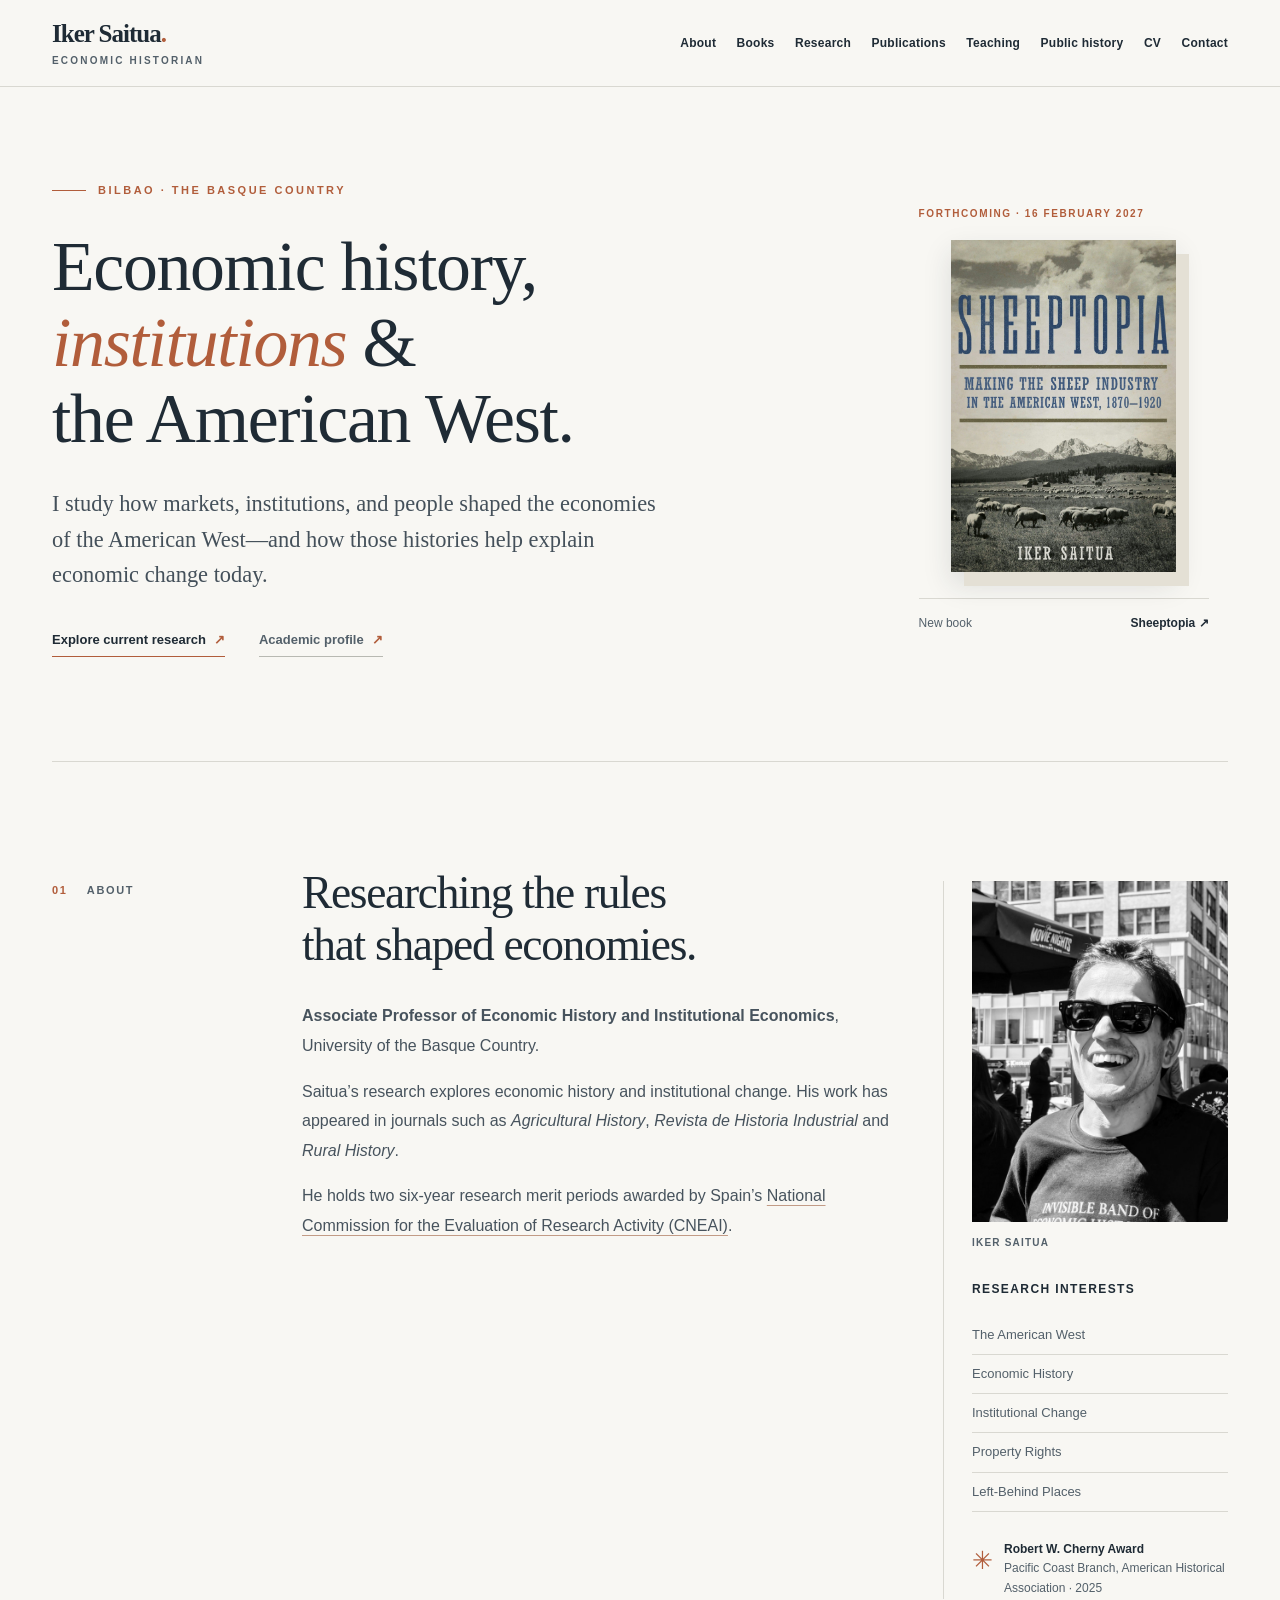
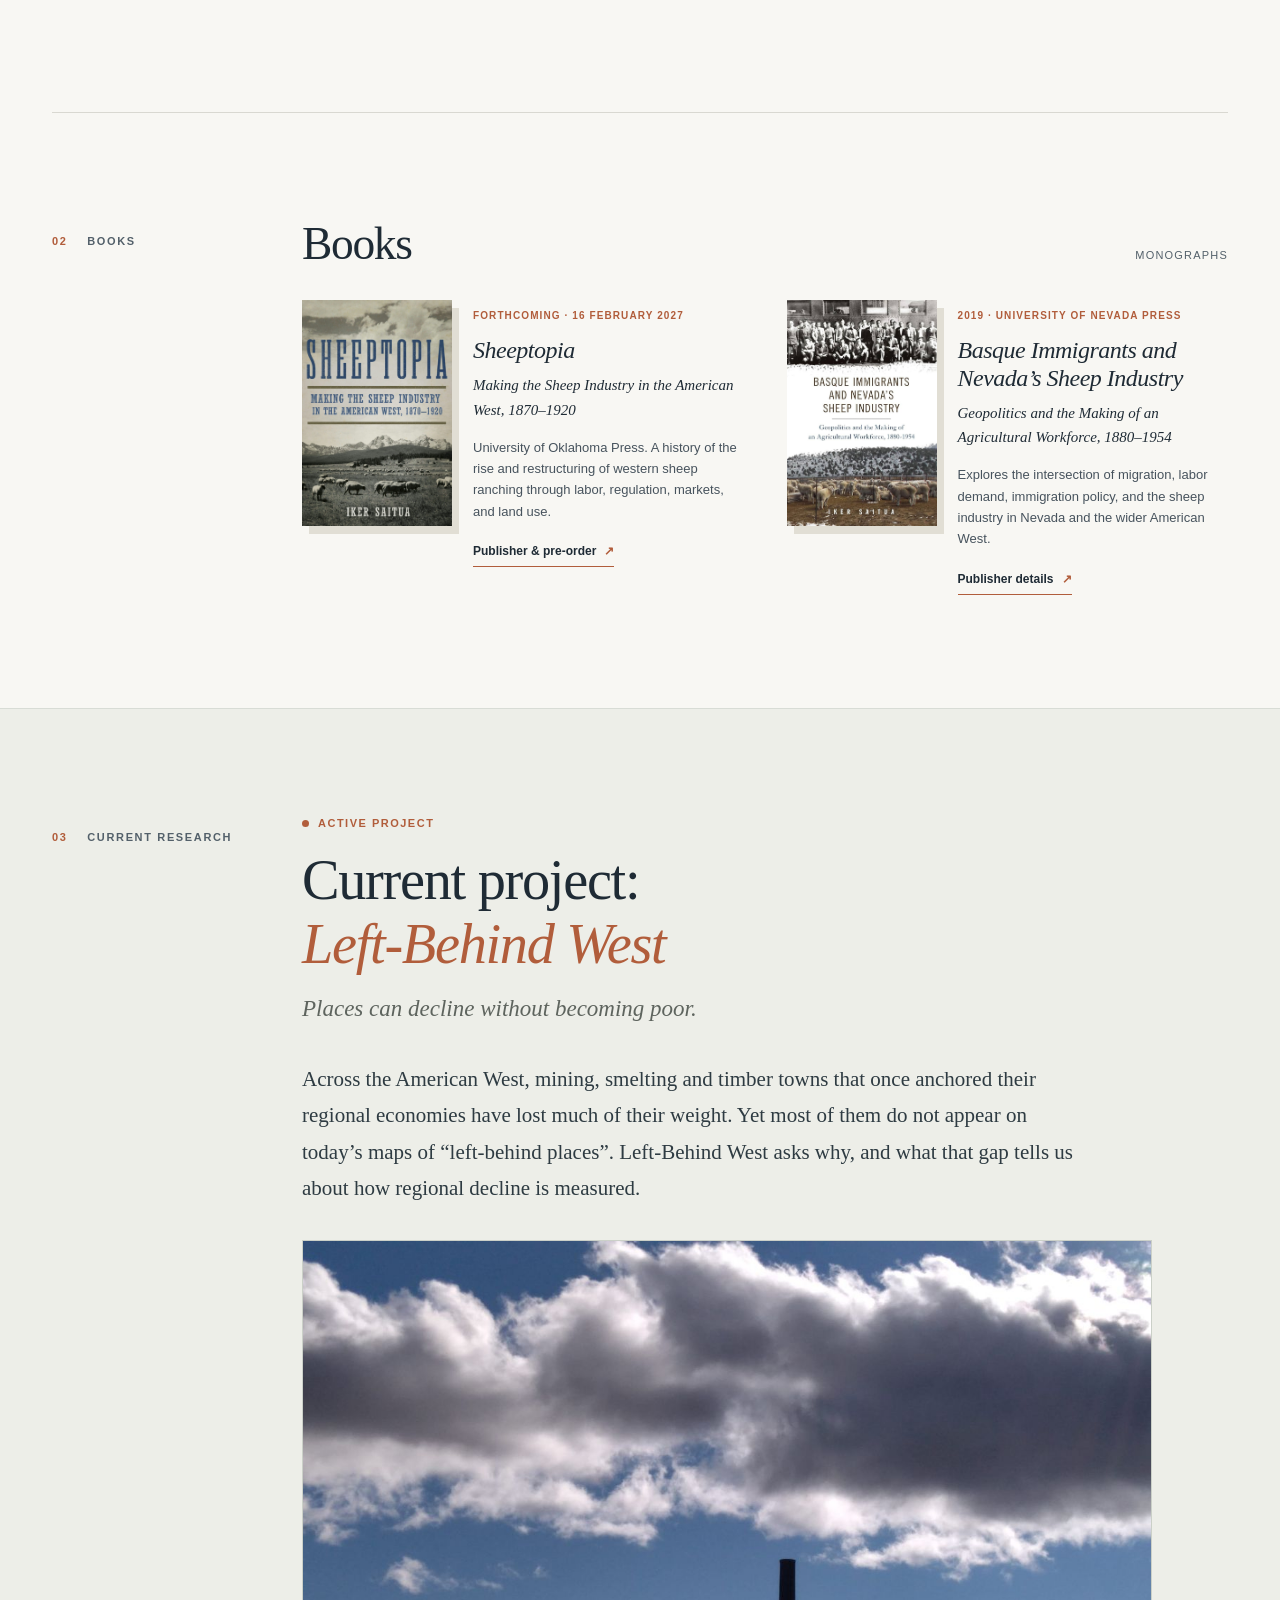
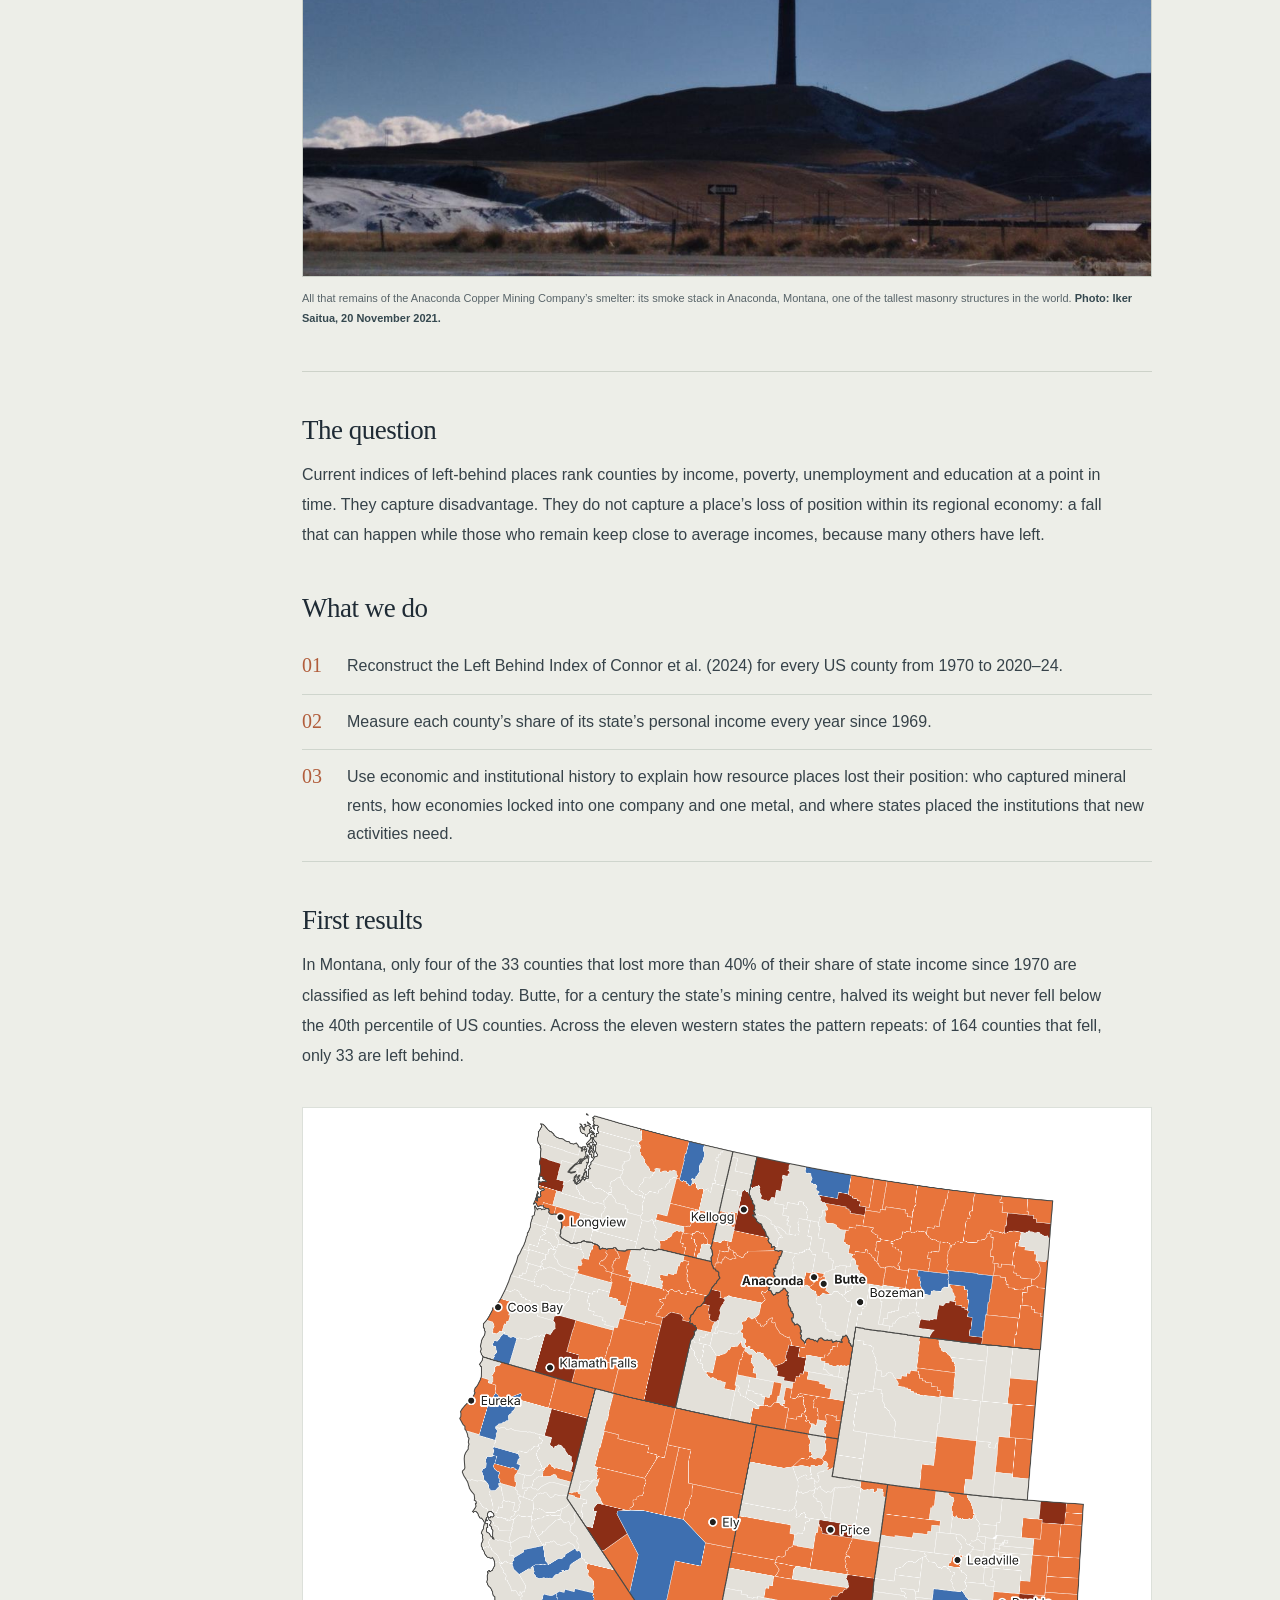
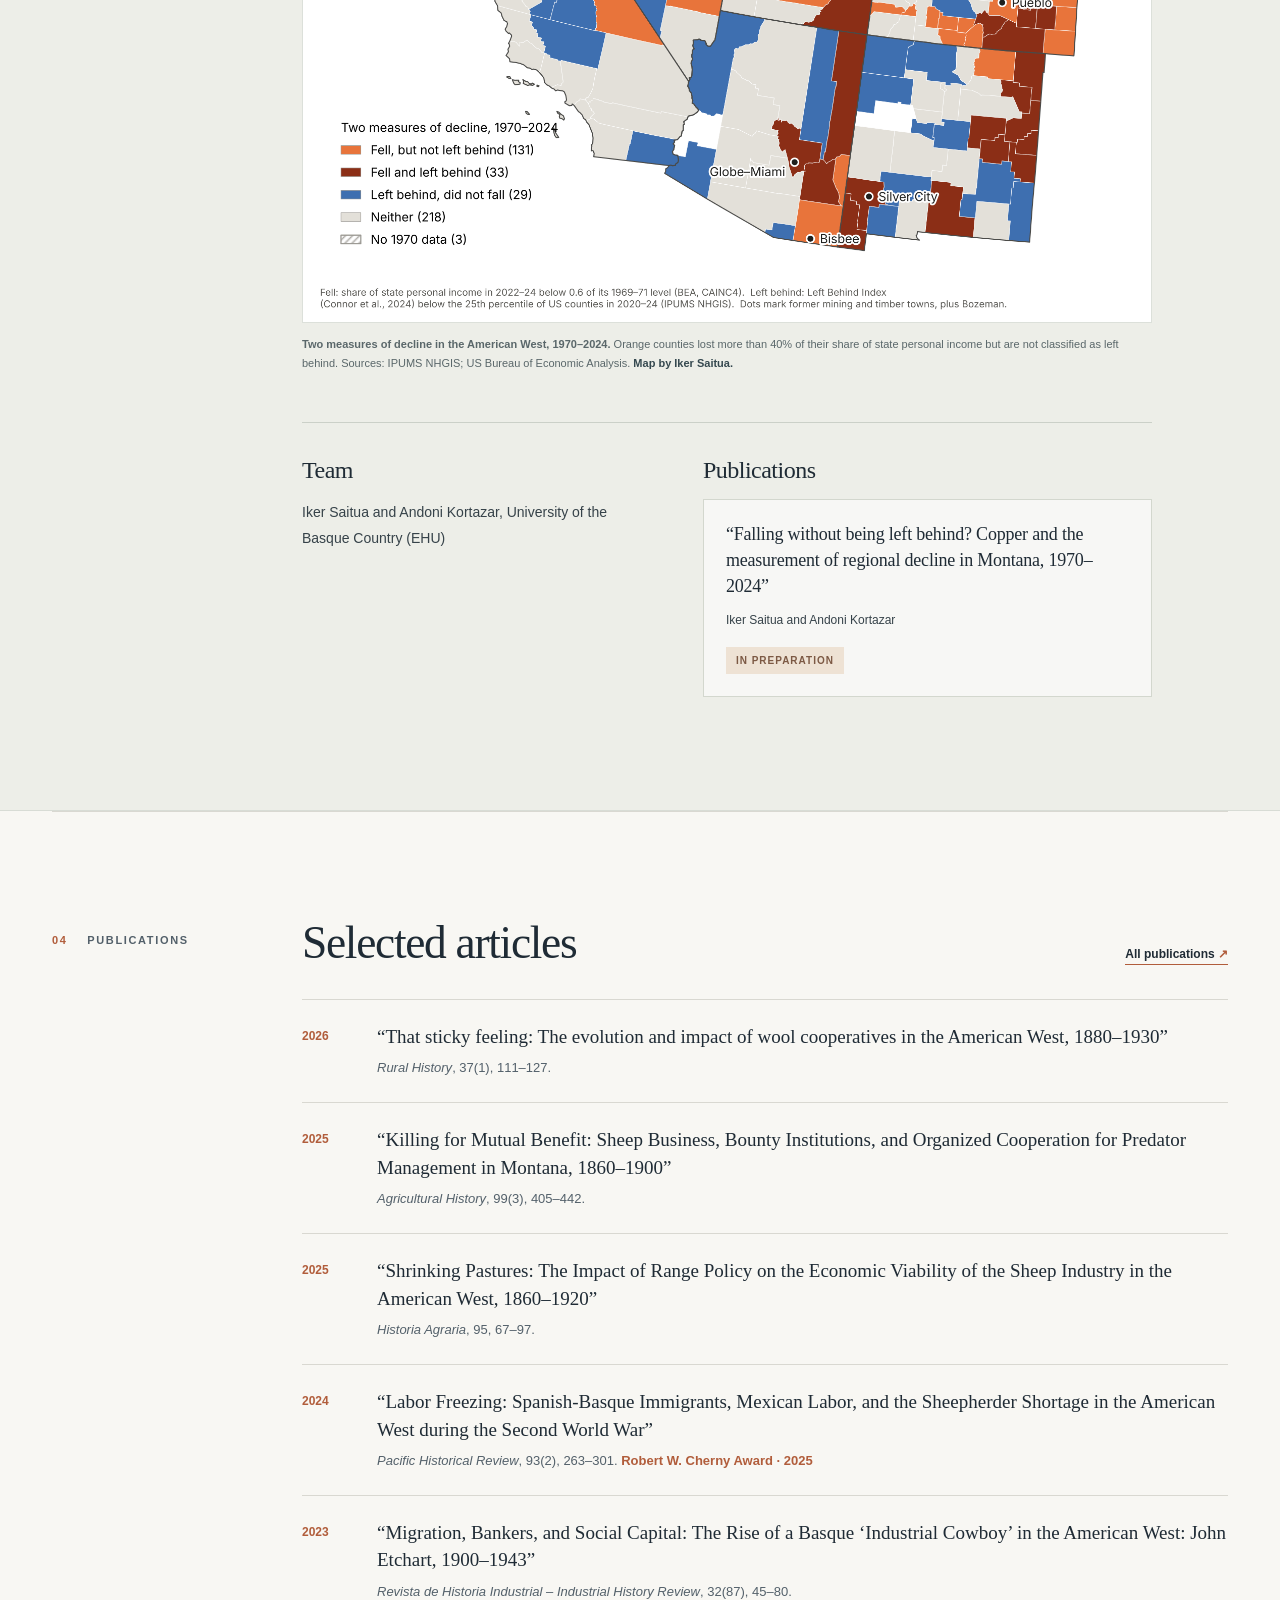
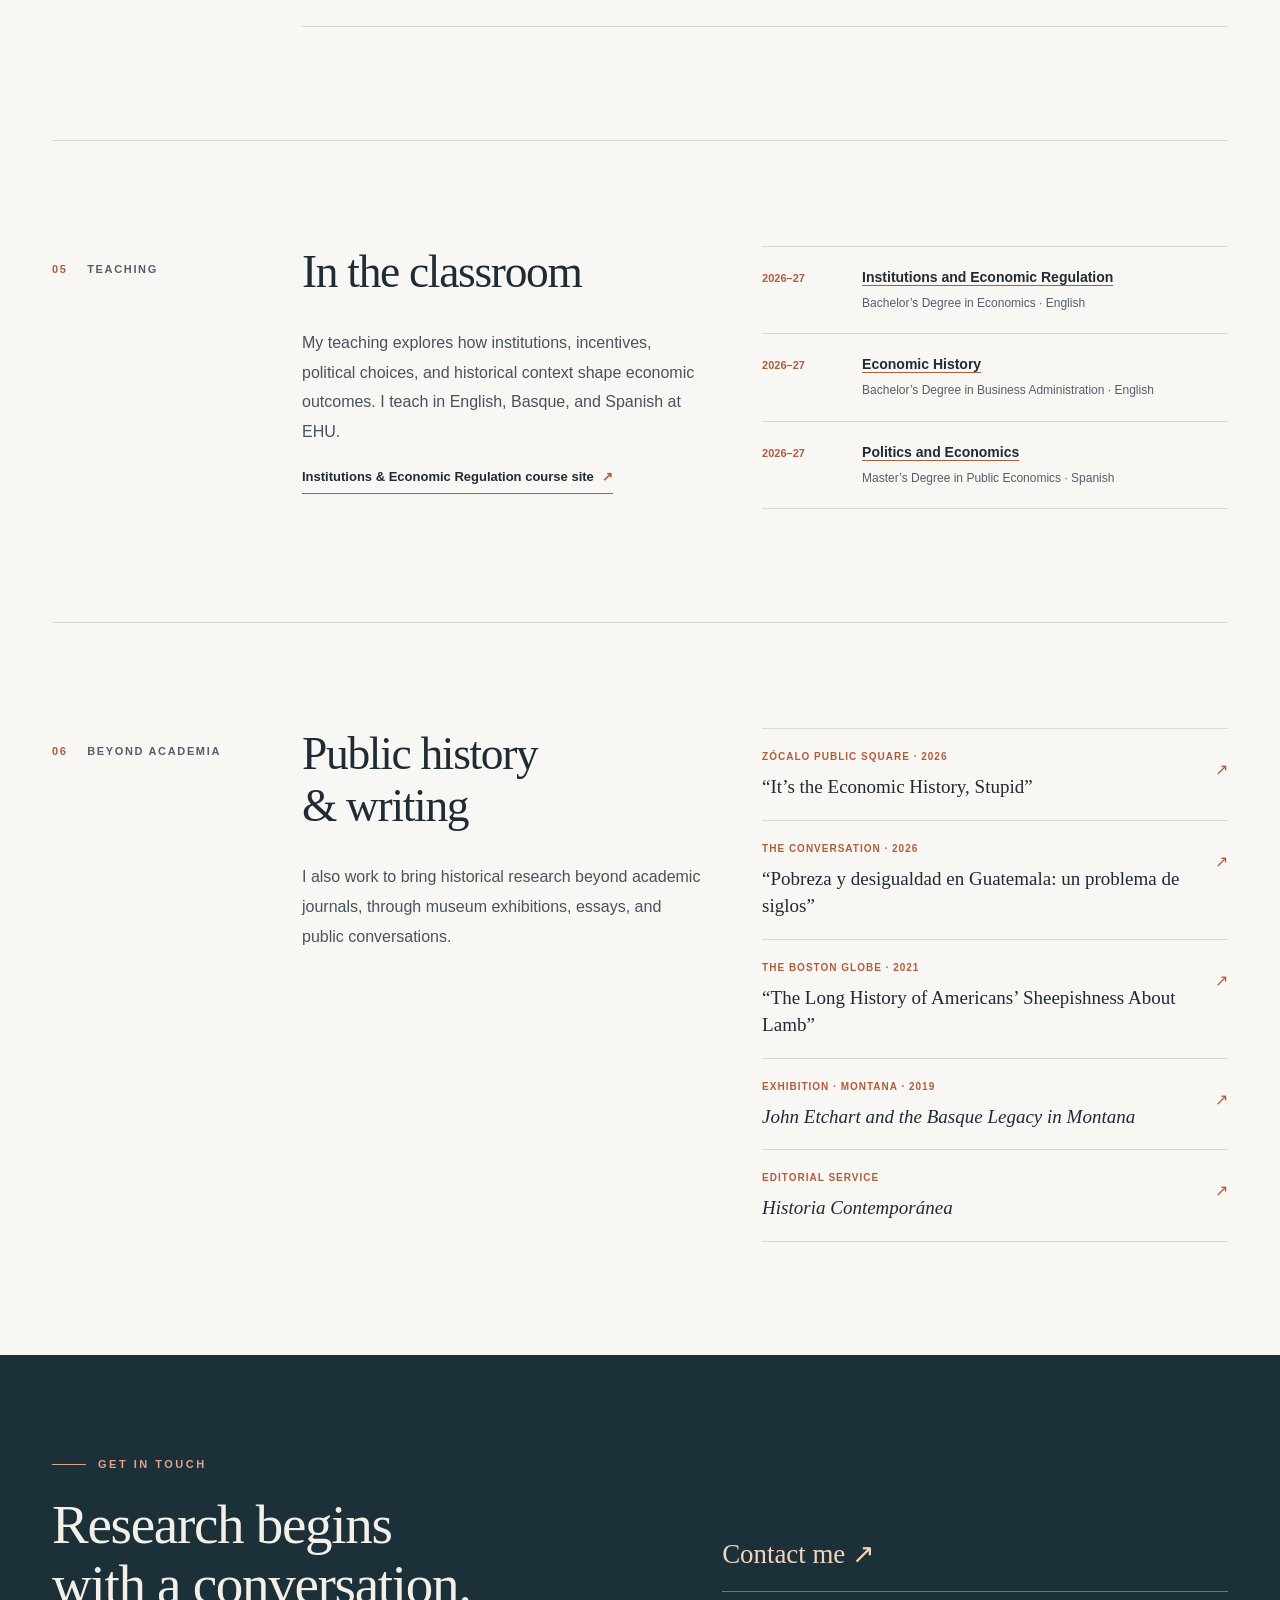
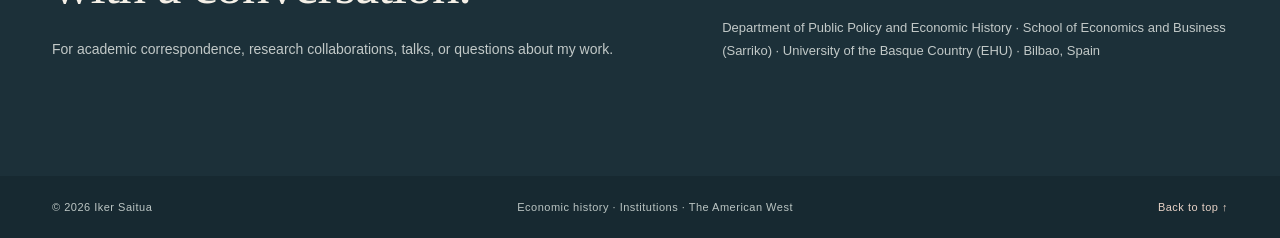
==== commit 34fe4387: "Add files via upload" ====
--- a/index.html
+++ b/index.html
@@ -1,560 +1,165 @@
 <!DOCTYPE html>
+
 <html lang="en">
 <head>
-<meta charset="utf-8">
-<meta name="viewport" content="width=device-width,initial-scale=1">
-<meta name="theme-color" content="#143642">
-<title>RESPLACES — Research on Regional Resilience and Left-Behind Places</title>
-<meta name="description" content="RESPLACES investigates resilience, path dependence and lock-in in old industrial regions and left-behind places through historical research.">
-<style>
-:root{--ink:#173442;--navy:#0e2e3f;--teal:#177b7c;--orange:#b86b43;--orange-light:#ead3c3;--sand:#faf9f5;--cream:#f3f2ec;--pale:#e9f1ee;--line:#dce3df;--muted:#64767b;--dark:#092c37;--serif:Georgia,'Iowan Old Style',serif;--sans:'Inter','Segoe UI',Arial,sans-serif;--max:1190px}
-*{box-sizing:border-box}html{scroll-behavior:smooth;scroll-padding-top:90px}body{margin:0;font-family:var(--sans);color:var(--ink);background:#fff;line-height:1.58;-webkit-font-smoothing:antialiased}body.menu-open{overflow:hidden}a{color:inherit;text-decoration:none}button,input{font:inherit}button{cursor:pointer}img,svg{max-width:100%}a:focus-visible,button:focus-visible,input:focus-visible{outline:3px solid #df8f5d;outline-offset:4px}::selection{background:#c6e8e0;color:#143642}.container{width:min(calc(100% - 76px),var(--max));margin:auto}.kicker{font-size:11px;letter-spacing:.19em;font-weight:750;text-transform:uppercase;color:var(--teal)}.dot{color:var(--orange)}.subtle{color:var(--muted)}h1,h2,h3,h4,p{margin-top:0}h2{font:normal clamp(32px,3.25vw,51px)/1.14 var(--serif);letter-spacing:-.038em;color:var(--navy)}h3{line-height:1.2;letter-spacing:-.018em}p{line-height:1.75}.eyebrow-row{display:flex;gap:15px;align-items:center}.eyebrow-row:before{content:'';height:1px;width:34px;background:var(--orange)}.mini-label{font-size:11px;font-weight:760;text-transform:uppercase;letter-spacing:.15em;color:var(--muted)}
-.announcement{background:var(--navy);color:#dce9e9;padding:8px 0;font-size:11px;letter-spacing:.08em}.announcement .container{display:flex;justify-content:space-between;gap:20px;align-items:center}.announcement strong{font-weight:600;color:#fff}.announcement .little-line{display:inline-block;vertical-align:middle;width:18px;height:1px;background:#bd8465;margin:0 10px}
-.site-header{position:sticky;top:0;z-index:30;background:rgba(255,255,255,.975);border-bottom:1px solid #e9ece9;backdrop-filter:blur(12px)}.header-inner{min-height:83px;display:flex;justify-content:space-between;align-items:center;gap:28px}.brand{display:inline-flex;align-items:center;flex:none;max-width:235px}.brand img{width:226px;height:auto;display:block}.main-nav{display:flex;align-items:center;gap:28px}.main-nav>a,.drop>button{font-size:11px;font-weight:800;letter-spacing:.105em;text-transform:uppercase;background:none;border:0;padding:20px 0;color:var(--ink);white-space:nowrap}.main-nav>a:hover,.drop>button:hover{color:var(--teal)}.nav-contact{background:var(--navy)!important;padding:12px 19px!important;color:#fff!important;border-radius:3px;transition:background .2s}.nav-contact:hover{background:var(--teal)!important}.drop{position:relative}.drop>button{display:flex;gap:6px;align-items:center}.chev{font-size:13px;font-weight:500}.dropdown{display:none;position:absolute;top:100%;left:-18px;min-width:194px;background:#fff;padding:10px 0;border:1px solid var(--line);box-shadow:0 14px 40px rgba(8,40,49,.1)}.dropdown a{display:block;font-size:13px;padding:10px 18px;color:var(--ink)}.dropdown a:hover{background:var(--pale);color:var(--teal)}.drop:hover .dropdown,.drop:focus-within .dropdown{display:block}.mobile-toggle{display:none;border:0;background:transparent;padding:10px}.mobile-toggle span{display:block;width:26px;height:2px;background:var(--navy);margin:5px 0}
-.hero{background:var(--sand);position:relative;overflow:hidden}.hero:before{content:'';position:absolute;right:0;top:0;width:49%;height:100%;background:radial-gradient(circle at 72% 35%,rgba(208,224,216,.27),transparent 48%);pointer-events:none}.hero-grid{position:relative;z-index:1;min-height:558px;display:grid;grid-template-columns:1.02fr .98fr;align-items:center;gap:47px;padding-top:71px;padding-bottom:74px}.hero h1{font:normal clamp(44px,4.7vw,70px)/1.1 var(--serif);letter-spacing:-.045em;color:var(--navy);max-width:660px;margin:24px 0 23px}.hero h1 em{font-style:normal;color:var(--teal)}.hero .lead{font-size:16px;max-width:560px;color:#52696f;margin:0 0 29px}.hero-cta{display:flex;gap:16px;align-items:center;flex-wrap:wrap}.button-primary,.button-secondary{display:inline-flex;gap:21px;align-items:center;justify-content:space-between;min-height:46px;padding:0 20px;font-size:12px;font-weight:780;letter-spacing:.025em;transition:all .18s}.button-primary{background:var(--teal);color:white;border:1px solid var(--teal)}.button-primary:hover{background:var(--navy);border-color:var(--navy)}.button-secondary{border:1px solid #b6c8c5;color:var(--ink);background:transparent}.button-secondary:hover{border-color:var(--teal);color:var(--teal)}.hero-art{background:#fff;box-shadow:0 24px 74px rgba(20,63,69,.055);border:1px solid #e8eae5;padding:27px 28px 22px;position:relative;align-self:center}.diagram-header{display:flex;justify-content:space-between;align-items:center;gap:12px;border-bottom:1px solid #e5ebe7;padding-bottom:14px}.diagram-header strong{font-size:11px;letter-spacing:.1em;text-transform:uppercase}.small-sig{font-size:10px;color:#84928d}.diagram{width:100%;display:block;margin-top:14px}.diagram-note{border-top:1px solid #e5ebe7;padding-top:14px;color:#75858a;font-size:10px;line-height:1.5}.diagram-note strong{color:var(--ink);font-weight:650}
-.metrics{border-top:1px solid #e2e9e4;background:#f0f4f0}.metric-grid{display:grid;grid-template-columns:repeat(3,1fr)}.metric{padding:25px 32px 26px;border-right:1px solid #d6dfdb}.metric:first-child{padding-left:0}.metric:last-child{border:0}.metric .number{font:normal 29px/1.1 var(--serif);color:var(--navy);margin:6px 0 2px}.metric .small{font-size:12px;color:#73837f}.section{padding:105px 0}.section-alt{background:var(--sand)}.section-header{display:flex;justify-content:space-between;gap:55px;align-items:end;margin-bottom:38px}.section-header h2{margin-bottom:0;max-width:650px}.section-header .sidecopy{width:330px;max-width:100%;margin:0 0 2px;color:var(--muted);font-size:14px}.intro-grid{display:grid;grid-template-columns:.87fr 1.13fr;gap:98px;align-items:start}.intro-grid .standfirst{font:normal clamp(23px,2.6vw,34px)/1.42 var(--serif);letter-spacing:-.025em;color:var(--navy);margin-top:14px}.intro-grid .bodycopy{padding-top:9px}.intro-grid .bodycopy p{font-size:14px;color:#5c6f70}.study-questions{display:grid;grid-template-columns:repeat(3,1fr);gap:1px;margin-top:48px;background:var(--line);border:1px solid var(--line)}.question{background:#fff;padding:26px 27px 29px;min-height:198px}.question .q-num{font-size:12px;color:var(--orange);font-weight:800;letter-spacing:.1em}.question h3{font:normal 22px/1.3 var(--serif);margin:15px 0 10px;color:var(--navy)}.question p{font-size:12px;color:var(--muted);margin:0}
-.research-grid{display:grid;grid-template-columns:1fr 1fr;gap:21px}.research-card{background:#fff;border:1px solid #e1e7e4;position:relative;padding:37px;min-height:366px;display:flex;flex-direction:column;overflow:hidden}.research-card:after{content:'';position:absolute;right:-55px;bottom:-54px;width:172px;height:172px;border:1px solid #e7efea;border-radius:50%;box-shadow:0 0 0 19px rgba(232,240,236,.45),0 0 0 39px rgba(232,240,236,.25)}.research-card:nth-child(2):after{border-radius:0;transform:rotate(33deg)}.axis-top{display:flex;justify-content:space-between;gap:20px;align-items:center}.axis-tag{color:var(--teal);font-size:11px;letter-spacing:.14em;text-transform:uppercase;font-weight:800}.axis-icon{font:normal 32px/1 var(--serif);color:#c4d4cf}.research-card h3{font:normal 32px/1.18 var(--serif);color:var(--navy);letter-spacing:-.035em;margin:28px 0 16px;max-width:400px}.research-card p{font-size:14px;color:#64777a;max-width:430px}.place-tags{display:flex;gap:7px;flex-wrap:wrap;margin-top:auto;padding-top:13px;z-index:1}.place-tags span{border:1px solid #dce8e3;color:#607d7a;padding:5px 9px;font-size:10px;letter-spacing:.035em;background:#fdfefd}.cross-card{grid-column:1/-1;display:grid;grid-template-columns:190px 1fr 270px;gap:30px;align-items:center;background:var(--navy);color:#fff;padding:28px 38px}.cross-card .axis-tag{color:#a1ccc6}.cross-card h3{font:normal 26px/1.2 var(--serif);margin:0;color:#fff}.cross-card p{color:#c4d3d3;font-size:12px;margin:0}.methods{display:flex;flex-wrap:wrap;gap:8px}.method{border:1px solid #b6cbc7;padding:8px 10px;font-size:11px;color:#446561;background:white}.methods-strip{display:grid;grid-template-columns:1fr 1fr 1fr;gap:18px;margin-top:30px}.method-box{padding-top:18px;border-top:2px solid #c5d7d0}.method-box h4{font-size:14px;margin:8px 0}.method-box p{font-size:12px;color:var(--muted);margin:0}
-.people-section{background:#fff}.p-filter-bar{display:flex;gap:14px;align-items:center;justify-content:space-between;flex-wrap:wrap;border-bottom:1px solid var(--line);padding-bottom:16px;margin-bottom:24px}.filters{display:flex;gap:6px;flex-wrap:wrap}.filter-btn{background:transparent;color:#64787b;border:1px solid transparent;border-radius:3px;padding:9px 13px;font-size:12px;font-weight:700}.filter-btn.active{background:var(--navy);color:#fff}.filter-btn:hover:not(.active){background:#eef4f0}.people-search{height:38px;display:flex;align-items:center;gap:9px;border:1px solid #dce5e0;padding:0 11px;color:#8b9998;max-width:245px}.people-search input{border:0;outline:0!important;min-width:0;max-width:160px;font-size:12px;color:var(--ink);background:transparent}.people-grid{display:grid;grid-template-columns:repeat(4,1fr);gap:15px}.person{border:1px solid #e3e8e4;background:#fff;padding:23px 19px 20px;min-height:190px;display:flex;flex-direction:column;transition:transform .18s,border-color .18s,box-shadow .18s}.person:hover{transform:translateY(-2px);border-color:#b9d2ca;box-shadow:0 9px 22px rgba(3,40,35,.05)}.person.pi-person{background:#f4f8f5;border-top:3px solid var(--teal)}.avatar{width:39px;height:39px;border-radius:50%;background:#e7f0eb;color:#315f65;display:flex;align-items:center;justify-content:center;font-size:13px;font-weight:800;margin-bottom:18px}.pi-person .avatar{background:#cfe7dd}.person .pname{font-size:15px;font-weight:790;line-height:1.3;margin-bottom:6px}.person .prole{font-size:10px;color:var(--teal);text-transform:uppercase;font-weight:800;letter-spacing:.09em}.person .pinst{font-size:12px;color:#748381;line-height:1.48;margin-top:0;padding-top:8px}.people-count{font-size:11px;color:#798888}.person .pmail{font-size:11px;color:var(--teal);margin-top:10px}.people-note{font-size:11px;color:#8a9695;margin-top:22px}.empty{display:none;padding:25px;color:var(--muted);font-size:14px;border:1px dashed var(--line)}
-.outputs-top{display:grid;grid-template-columns:1fr 1fr;gap:22px}.output-card{background:#fff;border:1px solid #dfe7e3;padding:30px;min-height:185px;display:flex;flex-direction:column}.output-card .type{font-size:11px;font-weight:800;letter-spacing:.1em;color:var(--orange);text-transform:uppercase}.output-card h3{font:normal 24px/1.25 var(--serif);margin:15px 0 8px}.output-card p{font-size:12px;color:var(--muted);margin:0}.output-card .linkline{color:var(--teal);font-size:11px;font-weight:750;margin-top:auto;padding-top:20px}.output-list{margin-top:26px;border-top:1px solid var(--line)}.output-row{display:grid;grid-template-columns:100px 1fr 120px;gap:30px;align-items:start;padding:20px 0;border-bottom:1px solid var(--line)}.output-row .year{font-weight:750;font-size:13px;color:var(--teal)}.output-row h4{font:normal 19px/1.35 var(--serif);margin:0 0 5px}
-.output-publication-link{color:inherit;text-decoration:none;transition:color .15s ease}.output-publication-link:hover,.output-publication-link:focus-visible{color:var(--teal);text-decoration:underline;text-underline-offset:3px}.output-row .journal{font-size:11px;color:#7b8b88}.output-row .status{font-size:10px;text-transform:uppercase;color:#9c7360;font-weight:800;text-align:right;letter-spacing:.06em}.future-note{font-size:12px;margin:19px 0 0;color:#71807f}
-.media-section{background:#fff}.media-feature{display:grid;grid-template-columns:.85fr 1.15fr;border:1px solid var(--line)}.media-aside{background:#133e49;padding:42px;color:#fff;position:relative;min-height:370px;overflow:hidden}.media-aside .kicker{color:#a6d3c9}.media-aside h3{font:normal 37px/1.2 var(--serif);max-width:330px;margin:27px 0 19px}.media-aside p{color:#bed2d2;font-size:13px;max-width:300px}.media-aside:after{content:'“';position:absolute;right:16px;bottom:-145px;font:normal 430px/1 var(--serif);color:#1d535a;pointer-events:none}.media-list{padding:14px 36px;display:flex;flex-direction:column}.media-item{padding:25px 0;border-bottom:1px solid var(--line)}.media-item:last-child{border:0}.media-item .overline{color:#7b8b87;font-size:10px;letter-spacing:.13em;font-weight:800;text-transform:uppercase}.media-item h4{font:normal 20px/1.35 var(--serif);margin:9px 0 9px}.media-item p{font-size:12px;color:#81908d;margin-bottom:12px}.media-item .read{display:inline-block;color:var(--teal);font-size:11px;font-weight:790}.notice-line{display:flex;gap:15px;align-items:flex-start;border-top:1px solid var(--line);margin-top:22px;padding-top:20px;font-size:12px;color:var(--muted)}.notice-line .bullet{width:7px;height:7px;background:var(--orange);border-radius:50%;margin-top:7px;flex:none}
-.contact-section{background:var(--sand);padding:92px 0}.contact-grid{display:grid;grid-template-columns:1fr 1fr;gap:95px}.contact-grid h2{margin-bottom:25px}.contact-grid p{color:var(--muted);font-size:14px;max-width:430px}.contact-email{font:normal 25px/1.4 var(--serif);color:var(--teal);display:inline-block;border-bottom:1px solid #9abbaf;padding-bottom:6px}.contact-cards{display:grid;gap:13px}.contact-card{padding:19px 22px;background:#fff;border:1px solid var(--line)}.contact-card small{display:block;text-transform:uppercase;color:var(--teal);font-size:10px;letter-spacing:.11em;font-weight:800;margin-bottom:5px}.contact-card strong{display:block;font-size:14px;margin-bottom:4px}.contact-card a{color:var(--muted);font-size:12px}.contact-card a:hover{color:var(--teal)}
-footer{background:var(--navy);color:#abc2bf;padding:44px 0 22px}.footer-grid{display:grid;grid-template-columns:1.4fr 1fr 1fr;gap:50px}.footer-logo{font-size:23px;font-weight:850;letter-spacing:-.04em;line-height:1;color:#fff;margin-bottom:13px}.footer-logo span{color:#7dc1bb}.footer-grid p{font-size:11px;max-width:310px;margin:0}.footer-heading{font-size:10px;color:#fff;font-weight:800;letter-spacing:.11em;text-transform:uppercase;margin-bottom:12px}.footer-grid a{display:block;font-size:11px;padding:3px 0}.footer-grid a:hover{color:#fff}.footer-bottom{border-top:1px solid #31515b;margin-top:32px;padding-top:16px;display:flex;justify-content:space-between;gap:20px;font-size:10px;color:#9db6b4}.small-circle{display:inline-block;width:8px;height:8px;border-radius:50%;background:var(--orange);margin-right:8px}
-@media(max-width:540px){}
-
-@media(max-width:1100px){.main-nav{gap:16px}.main-nav>a,.drop>button{font-size:10px}.brand{max-width:200px}.brand img{width:196px}.hero-grid{gap:25px}.research-card{padding:27px}.people-grid{grid-template-columns:repeat(3,1fr)}}
-@media(max-width:830px){.container{width:min(calc(100% - 38px),var(--max))}.announcement{font-size:10px}.announcement .secondary{display:none}.mobile-toggle{display:block}.header-inner{min-height:76px}.brand img{width:196px}.main-nav{display:none;position:absolute;top:76px;left:0;right:0;background:#fff;border-bottom:1px solid var(--line);padding:14px 21px 27px;box-shadow:0 30px 50px rgba(15,44,49,.10)}.main-nav.open{display:flex;flex-direction:column;align-items:stretch;gap:0}.main-nav>a,.drop>button{display:block;text-align:left;padding:14px 5px;font-size:13px}.drop>button{width:100%;display:flex;justify-content:space-between}.dropdown,.drop:hover .dropdown{position:static;box-shadow:none;border:0;display:block;background:#f4f8f6;padding:0}.dropdown a{font-size:13px;padding:10px 18px}.nav-contact{text-align:center!important;margin-top:9px}.hero-grid{grid-template-columns:1fr;padding-top:53px;padding-bottom:52px;gap:32px}.hero h1{font-size:clamp(42px,7.5vw,64px);max-width:720px}.hero-art{max-width:620px;width:100%;justify-self:center}.section{padding:69px 0}.section-header{display:block}.section-header .sidecopy{margin-top:17px}.intro-grid{grid-template-columns:1fr;gap:12px}.intro-grid .standfirst{margin-top:13px}.study-questions{grid-template-columns:1fr 1fr}.research-grid{grid-template-columns:1fr}.cross-card{grid-template-columns:1fr;gap:13px}.methods-strip{grid-template-columns:1fr 1fr}.people-grid{grid-template-columns:repeat(2,1fr)}.contact-grid{grid-template-columns:1fr;gap:25px}.footer-grid{grid-template-columns:1fr 1fr}.media-feature{grid-template-columns:1fr}.media-aside{min-height:300px}.media-list{padding:5px 25px}}
-@media(max-width:540px){.announcement .container{justify-content:center;text-align:center}.brand img{width:172px}.hero h1{font-size:42px}.hero .lead{font-size:14px}.hero-cta{align-items:stretch}.button-primary,.button-secondary{width:100%}.hero-art{padding:19px 16px}.diagram-header .small-sig{display:none}.metric-grid{grid-template-columns:1fr}.metric{border-right:0;border-bottom:1px solid #d6dfdb;padding:19px 0}.metric:last-child{border:0}.metric .number{font-size:23px}.section-header h2{font-size:34px}.study-questions{grid-template-columns:1fr}.question{min-height:0;padding:22px}.research-card{min-height:300px;padding:23px}.research-card h3{font-size:28px}.methods-strip{grid-template-columns:1fr}.people-grid{grid-template-columns:1fr}.p-filter-bar{display:block}.people-search{margin-top:12px;max-width:none}.people-search input{max-width:100%;width:100%}.person{min-height:155px}.outputs-top{grid-template-columns:1fr}.output-row{grid-template-columns:52px 1fr;gap:15px}.output-row .status{grid-column:2;text-align:left}.media-aside{padding:30px;min-height:310px}.media-aside h3{font-size:30px}.media-list{padding:5px 20px}.contact-email{font-size:19px}.footer-grid{grid-template-columns:1fr}.footer-bottom{display:block}.footer-bottom span{display:block;margin-top:9px}}
-@media(prefers-reduced-motion:reduce){html{scroll-behavior:auto}*{transition:none!important}}
-
-/* Large interactive comparison: the Englishmen's Field, Bilbao. */
-.hero-bilbao{background:#faf9f5}
-.hero-bilbao .hero-grid{display:block;min-height:0;padding-top:55px;padding-bottom:56px}
-.hero-bilbao .hero-copy{display:grid;grid-template-columns:minmax(0,1.12fr) minmax(0,.88fr);column-gap:65px;row-gap:3px;align-items:start;max-width:none}
-.hero-bilbao .eyebrow-row{grid-column:1/-1;margin-bottom:12px}
-.hero-bilbao h1{grid-column:1;grid-row:2 / span 2;font-size:clamp(46px,4.25vw,65px);max-width:720px;margin:0 0 12px;line-height:1.105}
-.hero-bilbao .lead{grid-column:2;grid-row:2;margin:5px 0 13px;max-width:440px;font-size:15px;line-height:1.72}
-.hero-bilbao .hero-cta{grid-column:2;grid-row:3;margin:0;align-self:start;gap:11px}
-.hero-bilbao .button-primary,.hero-bilbao .button-secondary{font-size:11px;min-height:44px;padding:0 15px;gap:14px}
-.bilbao-comparison{--split:50%;position:relative;margin:37px auto 0;width:min(calc(100vw - 70px),1430px);max-width:none;left:50%;transform:translateX(-50%);background:#1b3e47;border:1px solid rgba(7,38,50,.1);isolation:isolate;overflow:hidden;box-shadow:0 24px 55px rgba(15,51,65,.18)}
-.compare-photos{position:relative;height:clamp(430px,45vw,665px);overflow:hidden;user-select:none;-webkit-user-select:none;touch-action:pan-y}
-.compare-photo{position:absolute;inset:0;margin:0;overflow:hidden;pointer-events:none}
-.compare-photo img{width:100%;height:100%;display:block;object-fit:cover;object-position:center 49%;pointer-events:none;-webkit-user-drag:none}
-.compare-photo--new{clip-path:inset(0 0 0 var(--split));-webkit-clip-path:inset(0 0 0 var(--split));}
-.compare-photos::after{content:'';position:absolute;inset:0;pointer-events:none;background:linear-gradient(to bottom,rgba(3,25,34,.37),transparent 19%, transparent 73%,rgba(2,24,34,.38));z-index:3}
-.compare-topline{z-index:5;position:absolute;top:25px;left:27px;color:#fff;background:rgba(7,44,57,.74);border:1px solid rgba(255,255,255,.36);backdrop-filter:blur(9px);padding:8px 13px;font-size:11px;font-weight:760;letter-spacing:.025em;pointer-events:none}
-.compare-label{position:absolute;bottom:27px;z-index:5;pointer-events:none;color:#fff;background:rgba(8,43,55,.82);backdrop-filter:blur(8px);padding:9px 13px;box-shadow:0 4px 20px rgba(0,0,0,.12);font-size:12px;font-weight:760;letter-spacing:.02em}
-.compare-label--old{left:28px}
-.compare-label--new{right:28px;background:rgba(15,112,112,.87)}
-.compare-divider{position:absolute;inset:0 auto 0 var(--split);width:3px;background:#fff;transform:translateX(-50%);box-shadow:0 0 18px rgba(0,0,0,.25);z-index:6;pointer-events:none}
-.compare-handle{position:absolute;left:var(--split);top:50%;transform:translate(-50%,-50%);width:66px;height:66px;border-radius:50%;background:#fff;border:1px solid rgba(12,53,65,.1);box-shadow:0 9px 33px rgba(0,0,0,.28);z-index:7;display:flex;align-items:center;justify-content:center;gap:7px;color:#0b5764;pointer-events:none}
-.compare-handle svg{width:28px;height:28px;display:block}
-.compare-input{position:absolute;inset:0;z-index:9;width:100%;height:100%;margin:0;opacity:0;cursor:ew-resize;touch-action:pan-y}
-.compare-input:focus-visible + .compare-focus{outline:3px solid #efaf68;outline-offset:-4px}
-.compare-focus{position:absolute;inset:5px;pointer-events:none;z-index:8;border:0}
-.bilbao-note{margin:0 auto;max-width:1190px;display:flex;align-items:center;justify-content:space-between;gap:26px;padding-top:20px}
-.bilbao-note span{font-size:10px;font-weight:850;letter-spacing:.12em;white-space:nowrap;color:var(--teal)}
-.bilbao-note p{margin:0;max-width:750px;color:#65787a;font-size:12px;line-height:1.6}
-.bilbao-note strong{color:var(--navy)}
-@media(max-width:1050px){.hero-bilbao .hero-copy{column-gap:27px}.hero-bilbao h1{font-size:clamp(42px,5.4vw,60px)}.hero-bilbao .hero-cta{flex-wrap:wrap}.bilbao-comparison{width:calc(100vw - 40px)}.compare-photos{height:clamp(380px,50vw,600px)}}
-@media(max-width:830px){.hero-bilbao .hero-grid{padding-top:40px;padding-bottom:48px}.hero-bilbao .hero-copy{display:block}.hero-bilbao .eyebrow-row{margin-bottom:17px}.hero-bilbao h1{font-size:clamp(42px,7.3vw,61px);max-width:780px;margin-bottom:15px}.hero-bilbao .lead{font-size:14px;max-width:620px;margin-bottom:22px}.hero-bilbao .hero-cta{margin-bottom:0}.bilbao-comparison{margin-top:31px;width:calc(100vw - 36px)}.compare-photos{height:clamp(345px,58vw,505px)}.bilbao-note{display:block}.bilbao-note p{margin-top:7px}}
-@media(max-width:520px){.hero-bilbao .hero-grid{padding-top:33px;padding-bottom:40px}.hero-bilbao h1{font-size:40px}.hero-bilbao .hero-cta{gap:10px}.bilbao-comparison{width:calc(100vw - 22px);margin-top:25px}.compare-photos{height:370px}.compare-photo img{object-position:center}.compare-handle{width:55px;height:55px}.compare-handle svg{width:24px;height:24px}.compare-divider{width:2px}.compare-topline{top:12px;left:11px;font-size:10px;padding:6px 8px}.compare-label{bottom:13px;font-size:10px;max-width:45%;line-height:1.3;padding:8px 9px}.compare-label--old{left:11px}.compare-label--new{right:11px}.bilbao-note p{font-size:12px}}
-@media(prefers-reduced-motion:reduce){.compare-photo--new,.compare-divider,.compare-handle{transition:none}}
-
-/* Profiles: inspired by academic directories, styled for RESPLACES. */
-#profile-view[hidden]{display:none!important}main.profile-mode > :not(#profile-view){display:none!important}
-main.profile-mode #profile-view{display:block!important}
-.person-main{color:inherit;text-decoration:none;display:flex;flex-direction:column;flex:1;min-height:150px}
-.person-main:hover .pname,.person-main:focus-visible .pname{color:var(--teal)}
-.person-main:focus-visible{outline:2px solid var(--teal);outline-offset:5px}
-.person-open{margin-top:12px;display:inline-block;color:var(--teal);font-size:11px;font-weight:800;letter-spacing:.03em}
-.person-open span{margin-left:5px;display:inline-block;transition:transform .2s}.person-main:hover .person-open span{transform:translateX(4px)}
-.contact-redesign{grid-template-columns:minmax(0,1fr) minmax(0,1.2fr);gap:70px;align-items:start}
-.contact-detail{display:flex;gap:14px;font-size:12px;color:var(--ink);line-height:1.7;max-width:420px;margin-top:35px}
-.contact-icon{border:1px solid #c7d7d1;border-radius:50%;height:35px;min-width:35px;display:grid;place-items:center;font-size:18px;color:var(--teal)}
-.contact-section .contact-disclaimer{font-size:11px;margin-top:31px;color:#83908d}
-.form-shell{background:#fff;border:1px solid #dae5df;padding:35px 35px 27px;box-shadow:0 12px 48px rgba(12,47,54,.055)}
-.form-label{font-size:11px;color:var(--teal);font-weight:850;letter-spacing:.17em;margin-bottom:29px;display:flex;justify-content:space-between}
-.form-label span{font-size:18px;font-weight:400;letter-spacing:normal}
-.form-row{display:grid;grid-template-columns:1fr 1fr;gap:18px}
-.form-field{margin-bottom:20px}
-.form-field label{font-weight:760;font-size:11px;letter-spacing:.025em;display:block;margin-bottom:8px;color:var(--ink)}
-.form-field label span{color:var(--orange)}
-.form-field input,.form-field select,.form-field textarea{display:block;width:100%;border:1px solid #d3ded9;border-radius:2px;background:#fdfefc;padding:13px 13px;font-size:13px;font-family:var(--sans);color:var(--ink);outline:none;transition:border-color .18s,box-shadow .18s}
-.form-field textarea{min-height:124px;resize:vertical}
-.form-field input:focus,.form-field select:focus,.form-field textarea:focus{border-color:var(--teal);box-shadow:0 0 0 3px #e4f2ed}
-.form-field input::placeholder,.form-field textarea::placeholder{color:#a2aba9}
-.form-field select:invalid{color:#98a5a0}
-.contact-submit{border:0;border-radius:2px;background:var(--navy);color:#fff;padding:13px 20px;min-width:193px;display:inline-flex;justify-content:space-between;gap:24px;font-size:12px;font-weight:750;transition:background .2s}
-.contact-submit:hover{background:var(--teal)}
-.contact-help{font-size:10.5px!important;line-height:1.6!important;color:#85938e!important;margin:14px 0 0!important}
-.contact-status{font-size:12px!important;color:var(--teal)!important;margin:10px 0 0!important}
-.profile-view{background:#fff;min-height:700px}
-.profile-cover{position:relative;background:#143744;background-image:linear-gradient(115deg,#10323f 0%,#153e49 50%,#1a5050 100%);color:#fff;overflow:hidden;padding:34px 0 46px}
-.profile-cover:after{content:"";pointer-events:none;opacity:.08;position:absolute;width:660px;height:660px;right:-180px;bottom:-450px;border:2px solid #fff;border-radius:50%;box-shadow:0 0 0 66px #ffffff25,0 0 0 142px #ffffff18,0 0 0 223px #ffffff13}
-.profile-cover>.container{position:relative;z-index:1}
-.profile-back{display:inline-flex;align-items:center;gap:9px;font-size:11px;font-weight:750;color:#c2d8d4;margin-bottom:36px}
-.profile-back:hover{color:#fff}
-.profile-header{display:grid;grid-template-columns:153px minmax(0,1fr) auto;gap:32px;align-items:center}
-.profile-portrait{width:153px;height:170px;border:1px solid #7ba09c;background:linear-gradient(135deg,#1e6872,#7da8a0);display:grid;place-items:center;font:normal 52px/1 var(--serif);color:#fff;box-shadow:0 14px 25px #061d2355}
-.profile-eyebrow{font-size:10px;letter-spacing:.16em;color:#b3d5cd;font-weight:850;margin-bottom:12px}
-.profile-headline h1{font:normal clamp(34px,4vw,56px)/1.08 var(--serif);letter-spacing:-.045em;margin:0 0 11px;color:#fff}
-.profile-position{font-size:12px;letter-spacing:.08em;text-transform:uppercase;font-weight:760;line-height:1.6;margin:0 0 6px;color:#ecf5f1}
-.profile-institution{font-size:13px;margin:0;color:#b8d0cb}
-.profile-head-actions{display:grid;gap:17px;align-content:start;justify-items:end;align-self:start}
-.profile-proposal-tag{font-size:9px;letter-spacing:.11em;border:1px solid #77958d;padding:7px 10px;color:#bdd2ca}
-.profile-contact-link{font-size:11px;color:#fff;border-bottom:1px solid #729b98;padding-bottom:5px}
-.profile-nav-wrap{background:#f3f6f3;border-bottom:1px solid #d8e3dc}
-.profile-tabs{display:flex;gap:0;overflow-x:auto;scrollbar-width:thin}
-.profile-tab{flex:1;min-width:145px;min-height:67px;padding:19px 18px;font-size:12px;letter-spacing:.03em;color:#50666a;border:0;border-right:1px solid #d6dfd8;background:transparent;font-weight:760;white-space:nowrap}
-.profile-tab:first-child{border-left:1px solid #d6dfd8}.profile-tab:hover{background:#e6efea;color:var(--navy)}
-.profile-tab.active{background:#fff;color:var(--navy);box-shadow:inset 0 3px 0 var(--teal)}
-.profile-content-layout{display:grid;grid-template-columns:minmax(0,2.2fr) minmax(245px,.9fr);gap:70px;align-items:start;padding-top:52px;padding-bottom:100px}
-.profile-panel[hidden]{display:none!important}
-.profile-panel h2{font:normal 31px/1.2 var(--serif);color:var(--navy);letter-spacing:-.025em;margin-bottom:20px}
-.profile-panel h2:not(:first-child){margin-top:40px}
-.profile-panel h2:after{content:"";display:block;width:35px;height:3px;background:var(--orange);margin-top:14px}
-.profile-panel p{font-size:14px;line-height:1.84;color:#455e60;margin-bottom:18px;max-width:740px}
-.profile-list{padding-left:20px;margin:10px 0 25px}.profile-list li{font-size:13px;color:#455e60;line-height:1.75;margin:7px 0}
-.profile-list li::marker{color:var(--orange)}
-.profile-pub{border-bottom:1px solid var(--line);padding:17px 0}.profile-pub:first-of-type{padding-top:3px}
-.profile-pub .pub-kind{font-size:10px;font-weight:850;letter-spacing:.12em;color:var(--teal);margin-bottom:6px}
-.profile-pub strong{display:block;font-size:14px;line-height:1.65;color:var(--navy)}
-.profile-pub p{font-size:12px;margin:5px 0!important;color:#7b8b86}
-.profile-pub a{display:inline-block;color:var(--teal);font-size:11px;font-weight:750;margin-top:6px}
-.profile-empty{background:#f8faf8;border:1px solid #e1e9e3;padding:24px 26px;font-size:13px;color:#667b79;line-height:1.7}
-.profile-sidebar{padding-top:9px}
-.profile-side-block{margin-bottom:37px}.profile-side-title{font-size:11px;font-weight:850;letter-spacing:.07em;color:var(--navy);border-bottom:2px solid var(--orange);padding-bottom:9px;margin-bottom:18px}
-.profile-side-row{font-size:12px;color:#51686a;margin:0 0 12px;line-height:1.6}
-.profile-side-row small{font-size:10px;color:#81928d;display:block;text-transform:uppercase;letter-spacing:.06em}
-.profile-side-link{font-size:12px;color:var(--teal);display:block;margin-bottom:13px;line-height:1.45;word-break:break-word}
-.profile-side-link:hover{text-decoration:underline}
-@media(max-width:980px){.contact-redesign{gap:30px}.profile-header{grid-template-columns:130px minmax(0,1fr)}.profile-portrait{width:130px;height:152px}.profile-head-actions{grid-column:2;justify-items:start;display:flex;flex-wrap:wrap;align-items:center;gap:20px}.profile-content-layout{gap:35px}}
-@media(max-width:830px){.contact-redesign{grid-template-columns:1fr}.form-shell{padding:27px 23px}.profile-cover{padding:20px 0 35px}.profile-back{margin-bottom:25px}.profile-header{grid-template-columns:105px minmax(0,1fr);gap:19px}.profile-portrait{width:105px;height:128px;font-size:37px}.profile-headline h1{font-size:35px}.profile-position{font-size:10px}.profile-head-actions{grid-column:1/-1}.profile-content-layout{grid-template-columns:1fr;gap:35px;padding-top:35px;padding-bottom:66px}.profile-sidebar{display:grid;grid-template-columns:1fr 1fr;gap:25px;border-top:1px solid var(--line);padding-top:27px}}
-@media(max-width:510px){.form-row{grid-template-columns:1fr;gap:0}.profile-header{grid-template-columns:83px 1fr;gap:15px}.profile-portrait{width:83px;height:100px;font-size:31px}.profile-headline h1{font-size:30px}.profile-header .profile-institution{font-size:11px}.profile-sidebar{grid-template-columns:1fr}.profile-tab{min-width:143px;padding:17px 14px}.profile-content-layout{padding-top:27px}.profile-panel h2{font-size:27px}}
-
-
-/* Simplified profile pages */
-.profile-header--simple{align-items:center}
-.profile-portrait--photo{background-size:cover;background-position:center center;border-radius:999px;color:transparent;overflow:hidden;box-shadow:0 18px 40px rgba(10,34,79,.14);border:4px solid rgba(255,255,255,.85)}
-.profile-content-layout--single{padding-top:34px}
-.profile-content--single .profile-panel{background:#fff;border:1px solid rgba(8,24,56,.08);border-radius:24px;padding:34px 34px 20px;box-shadow:0 12px 34px rgba(20,35,69,.06)}
-.profile-content--single h2{font-size:1.55rem;margin:0 0 12px;color:var(--navy)}
-.profile-content--single h3{font-size:1.12rem;margin:22px 0 10px;color:var(--navy)}
-.profile-content--single p{margin:0 0 14px;color:var(--ink)}
-.profile-content--single .profile-list{margin:10px 0 18px;padding-left:20px}
-.profile-content--single .profile-list li{margin-bottom:10px}
-.profile-inline-note{font-size:.96rem;color:var(--slate)}
-.profile-map-card{margin:18px 0 14px;border:1px solid rgba(8,24,56,.08);border-radius:20px;overflow:hidden;background:#fff}
-.profile-map-card img{display:block;width:100%;height:auto}
-.profile-map-card figcaption{padding:14px 16px;color:var(--slate);font-size:.95rem;line-height:1.55;background:#fafbfe}
-.profile-pub{padding:16px 0;border-top:1px solid rgba(8,24,56,.08)}
-.profile-pub:first-of-type{border-top:none;padding-top:6px}
-.profile-pub strong{display:block;color:var(--navy);font-size:1.05rem;line-height:1.4;margin-bottom:6px}
-.profile-pub p{margin-bottom:8px}
-.profile-side-row a{word-break:break-word}
-@media (max-width: 900px){.profile-content--single .profile-panel{padding:26px 22px 16px}}
-
-
-/* Bio / research profile refinements */
-.profile-header--simple .profile-portrait{width:150px;height:150px;aspect-ratio:1/1;border-radius:50%;flex-shrink:0}
-.profile-content--single .profile-panel h2{font-size:clamp(25px,2.1vw,31px);margin-bottom:21px}
-.profile-content--single .profile-panel h3{font-size:17px;letter-spacing:-.01em;margin:28px 0 12px}
-.profile-content--single .profile-panel p{max-width:790px;font-size:14px;line-height:1.85;margin-bottom:20px}
-.profile-content--single .profile-panel p a{color:var(--teal);text-underline-offset:3px;text-decoration:underline;text-decoration-thickness:1px}
-.profile-interests{display:grid;grid-template-columns:repeat(2,minmax(0,1fr));gap:10px 20px;list-style:none;padding:0!important;margin:16px 0 25px!important}
-.profile-interests li{margin:0!important;padding:11px 13px;border-left:3px solid var(--teal);border-radius:4px;background:#f2f7f5;font-size:13px}
-.profile-content--single .profile-pub strong{line-height:1.48}
-@media(max-width:980px){.profile-header--simple .profile-portrait{width:130px;height:130px}}
-@media(max-width:830px){.profile-header--simple .profile-portrait{width:105px;height:105px}}
-@media(max-width:510px){.profile-header--simple .profile-portrait{width:83px;height:83px}.profile-interests{grid-template-columns:1fr}}
-
-
-.bilbao-note p a{color:var(--teal);font-weight:700;text-decoration:underline;text-underline-offset:3px}
-.bilbao-note p a:hover{color:var(--navy)}
-.bilbao-note p{max-width:865px;font-size:13px;line-height:1.65}
-@media(max-width:830px){.bilbao-note p{font-size:12.5px}}
-
-.people-facets{display:grid;grid-template-columns:1fr 1fr 1.3fr auto;gap:16px;align-items:end;margin:20px 0 12px;padding:22px;background:var(--cream);border:1px solid var(--line);border-radius:12px}.people-facets label{display:grid;gap:7px;font-size:12px;font-weight:600;letter-spacing:.03em}.people-facets select{width:100%;min-width:0;background:white;color:var(--ink);border:1px solid #b5c6c4;border-radius:6px;padding:12px;font:inherit;font-size:14px}.people-facets button{padding:12px 16px;border:1px solid var(--teal);border-radius:6px;background:white;color:var(--teal);cursor:pointer;font:inherit;font-size:14px}.directory-hint{font-size:13px;color:var(--muted);margin:12px 0 26px}.person-tags{display:flex;flex-wrap:wrap;gap:5px;margin-top:14px}.person-tag{background:var(--pale);color:var(--ink);font-size:11px;padding:3px 8px;border-radius:20px}.people-facets :focus-visible,.filter-btn:focus-visible{outline:3px solid var(--teal);outline-offset:3px}.people-grid .person[hidden]{display:none}@media(max-width:800px){.people-facets{grid-template-columns:1fr 1fr}}@media(max-width:520px){.people-facets{grid-template-columns:1fr;padding:16px}}
-
-/* MOBILE FIX — keep decorative quotation marks below the text, not over it. */
-@media (max-width:540px) {
-  .media-aside { padding-bottom:96px; isolation:isolate; }
-  .media-aside > .kicker,
-  .media-aside > h3,
-  .media-aside > p { position:relative; z-index:1; }
-  .media-aside::after {
-    font-size:148px;
-    line-height:1;
-    right:16px;
-    bottom:-65px;
-    opacity:.65;
-    z-index:0;
-  }
-}
-.host-institution{position:relative;isolation:isolate;overflow:hidden;margin:40px 0;padding:42px;background:var(--pale);color:var(--ink);min-height:280px}.host-copy{position:relative;z-index:1;max-width:65%}.host-institution .kicker{color:var(--teal)}.host-institution h3{font:normal 37px/1.2 var(--serif);margin:24px 0 18px}.host-institution p{font-size:13px;color:var(--muted);max-width:380px}.host-link{display:inline-block;margin-top:16px;color:var(--teal);font-size:12px;font-weight:600;text-decoration:none}.host-symbol{position:absolute;width:330px;height:220px;right:32px;bottom:25px;background:var(--teal);opacity:.14;-webkit-mask:url("[data-uri]") center/contain no-repeat;mask:url("[data-uri]") center/contain no-repeat;pointer-events:none}@media(max-width:600px){.host-institution{padding:30px 26px 125px;min-height:310px}.host-copy{max-width:100%}.host-institution h3{font-size:30px}.host-symbol{width:175px;height:105px;right:22px;bottom:12px;opacity:.18}}
-.host-institution{display:flex;align-items:center;justify-content:space-between;gap:36px}.host-logo-visible{display:block;position:relative;width:220px;height:220px;object-fit:contain;flex-shrink:0;mix-blend-mode:multiply;opacity:1}.host-copy{max-width:65%}@media(max-width:600px){.host-institution{padding:30px 26px;flex-direction:column;align-items:flex-start;gap:24px}.host-copy{max-width:100%}.host-logo-visible{width:150px;height:150px;align-self:flex-end}}
-.host-logo-link{display:block;flex-shrink:0}.host-logo-link:focus-visible{outline:2px solid var(--teal);outline-offset:6px}@media(max-width:600px){.host-logo-link{align-self:flex-end}}
-.host-institution .host-department{font:normal 24px/1.35 var(--serif);color:var(--ink);max-width:500px;margin:20px 0 0}@media(max-width:600px){.host-institution .host-department{font-size:22px}}
-.host-institution h3{font-size:31px}.host-copy{max-width:none;flex:1;min-width:0}.host-institution .host-department{font-size:21px;max-width:none;white-space:nowrap}.host-department a{color:var(--teal);text-decoration:underline;text-decoration-thickness:1px;text-underline-offset:4px}.host-logo-visible{width:180px;height:180px}@media(max-width:900px){.host-institution{flex-wrap:wrap}.host-copy{flex-basis:100%}.host-logo-link{margin-left:auto}}@media(max-width:600px){.host-institution h3{font-size:27px}.host-institution .host-department{font-size:clamp(10px,2.7vw,16px)}.host-logo-visible{width:150px;height:150px}}
-.host-institution .host-department{font-size:25px}@media(max-width:1100px) and (min-width:601px){.host-institution .host-department{font-size:22px}}@media(max-width:600px){.host-institution .host-department{font-size:clamp(10px,2.9vw,17px)}}
-.output-row h4 a:hover,.output-row h4 a:focus-visible{text-decoration:underline;text-underline-offset:4px;text-decoration-thickness:1px}
-.host-institution::after{content:'';position:absolute;right:-95px;bottom:-175px;width:390px;height:390px;border:1px solid rgba(23,123,124,.12);border-radius:50%;box-shadow:0 0 0 30px rgba(23,123,124,.045),0 0 0 65px rgba(23,123,124,.03),0 0 0 105px rgba(23,123,124,.018);pointer-events:none;z-index:0}.host-logo-link{position:relative;z-index:1}@media(max-width:600px){.host-institution::after{width:260px;height:260px;right:-110px;bottom:-110px}}
-.host-logo-visible{background:transparent;mix-blend-mode:normal}.host-logo-link{background:transparent}
-
-/* Compact previews of the original media images. */
-.media-item--illustrated{display:grid;grid-template-columns:132px minmax(0,1fr);gap:20px;align-items:start}.media-item-copy{min-width:0}.media-thumb{display:block;overflow:hidden;border-radius:3px;background:#e7eeeb;margin-top:3px;aspect-ratio:11/7}.media-thumb img{display:block;width:100%;height:100%;object-fit:cover;transition:transform .25s ease}.media-thumb:hover img{transform:scale(1.04)}.media-thumb:focus-visible{outline:2px solid var(--teal);outline-offset:4px}.media-item--illustrated h4{margin-top:8px}@media(max-width:1100px) and (min-width:831px){.media-item--illustrated{grid-template-columns:105px minmax(0,1fr);gap:15px}}@media(max-width:540px){.media-item--illustrated{grid-template-columns:90px minmax(0,1fr);gap:13px}.media-item--illustrated h4{font-size:18px}.media-item--illustrated .overline{font-size:9px}}@media(prefers-reduced-motion:reduce){.media-thumb img{transition:none}}
-
-/* Enlarge each media story while the pointer or keyboard focus is over it. */
-.media-item--illustrated{position:relative;transform-origin:center;transition:transform .22s ease,box-shadow .22s ease,background-color .22s ease}
-@media(hover:hover) and (pointer:fine){.media-item--illustrated:hover{transform:scale(1.035);z-index:2;background:#fff;box-shadow:0 10px 28px rgba(19,62,73,.13)}}
-.media-item--illustrated:focus-within{transform:scale(1.035);z-index:2;background:#fff;box-shadow:0 10px 28px rgba(19,62,73,.13)}
-@media(prefers-reduced-motion:reduce){.media-item--illustrated{transition:none}.media-item--illustrated:hover,.media-item--illustrated:focus-within{transform:none}}
-
-.outputs-art{position:relative;min-height:220px;overflow:hidden;display:flex;align-items:center;justify-content:center;pointer-events:none;background:radial-gradient(ellipse at center,rgba(109,154,141,.10),transparent 68%)}
-.outputs-art svg{width:92%;max-width:490px;height:230px;opacity:.25;filter:blur(.65px)}
-@media(max-width:540px){.outputs-art{display:none}}
-</style>
-<style>
-/* Searchable chronological archives */
-#publications-archive .archive-controls{grid-template-columns:2fr 1fr 1fr}@media(max-width:540px){#publications-archive .archive-controls{grid-template-columns:1fr}}
-.archive-controls{display:grid;grid-template-columns:2fr 1fr 1fr 1fr;gap:16px;background:var(--cream);padding:24px;border:1px solid var(--line);margin:28px 0}.archive-controls label{display:grid;gap:8px;font-size:12px;font-weight:700}.archive-controls input,.archive-controls select{width:100%;min-width:0;padding:12px;border:1px solid #b5c6c4;background:white;color:var(--ink);font:inherit;border-radius:4px}.archive-controls :focus-visible,.archive-link:focus-visible{outline:3px solid var(--teal);outline-offset:3px}.archive-link{display:inline-block;margin-top:24px;color:var(--teal);font-size:13px;font-weight:700;text-decoration:underline;text-underline-offset:4px}.archive-card{padding:25px 0;border-bottom:1px solid var(--line)}.archive-card h3{font:normal 23px/1.35 var(--serif);margin:8px 0}.archive-card h3 a:hover{text-decoration:underline}.archive-meta{color:var(--teal);font-size:11px;font-weight:700;letter-spacing:.05em}.archive-card p{font-size:13px;color:var(--muted);margin:10px 0}.archive-tags{display:flex;gap:7px;flex-wrap:wrap}.archive-tags span{background:var(--pale);padding:4px 9px;font-size:11px;border-radius:14px}.archive-actions{display:flex;align-items:center;justify-content:space-between;gap:16px;flex-wrap:wrap}.archive-actions button{font:inherit;color:var(--teal);background:white;border:1px solid var(--teal);padding:10px 18px;cursor:pointer}.archive-count{font-size:13px;color:var(--muted)}.archive-year{font:normal 30px var(--serif);margin:36px 0 5px}.archive-empty{padding:32px;background:var(--pale)}.archive-source-hidden{display:none!important}@media(max-width:830px){.archive-controls{grid-template-columns:1fr 1fr}}@media(max-width:540px){.archive-controls{grid-template-columns:1fr;padding:16px}}@media(prefers-reduced-motion:reduce){#archive *{scroll-behavior:auto}}
-</style><style>
-#publications-archive[hidden],#media-archive[hidden]{display:none!important}
-main.archive-mode > :not(.archive-active){display:none!important}
-main.archive-mode > .archive-active{display:block!important;min-height:65vh}
-.archive-back{display:inline-block;margin-bottom:30px;color:var(--teal);font-size:13px;font-weight:700;text-decoration:underline;text-underline-offset:4px}
-</style><style>
-#news-introducing-resplaces[hidden]{display:none!important}.story-page h1{font:normal clamp(38px,5vw,68px)/1.12 var(--serif);margin:20px 0 35px;max-width:900px}.story-body{max-width:850px;margin:0 auto}.story-body p{font-size:16px;line-height:1.85;margin:0 0 23px}.story-body .story-lead{font-size:22px;line-height:1.6;color:var(--teal)}.story-body h2{font:normal 32px/1.25 var(--serif);margin:44px 0 20px}.story-body figure{margin:38px 0}.story-body img{display:block;width:100%;height:auto}.story-body figcaption{font-size:12px;line-height:1.6;color:var(--muted);margin-top:12px;border-left:2px solid var(--teal);padding-left:14px}.question h3 a:hover{text-decoration:underline;text-underline-offset:4px}@media(max-width:540px){.story-body p{font-size:15px}.story-body .story-lead{font-size:19px}.story-body h2{font-size:27px}}
-</style></head>
+<meta charset="utf-8"/>
+<meta content="width=device-width, initial-scale=1" name="viewport"/>
+<meta content="#f8f7f3" name="theme-color"/>
+<meta content="Iker Saitua, Associate Professor of Economic History and Institutional Economics at the University of the Basque Country. Research on economic history and institutional change." name="description"/>
+<meta content="Iker Saitua | Economic Historian" property="og:title"/>
+<meta content="Economic history, institutions, and the American West. Books, publications, and the Left-Behind West research project." property="og:description"/>
+<meta content="website" property="og:type"/>
+<title>Iker Saitua · Economic Historian</title>
+<link href="assets/favicon.svg" rel="icon" type="image/svg+xml"/>
+<link href="styles.css" rel="stylesheet"/>
+<script defer="" src="script.js"></script>
+<!-- Updated academic website: reconciled release 2026-10-26 — Boston Globe, The Conversation, exhibition and journal links. -->
+</head>
 <body>
-<div class="announcement"><div class="container"><span><span class="small-circle"></span><strong>RESPLACES</strong><span class="little-line"></span>RESEARCH PROJECT · Economic history and regional development</span><span class="secondary">University of the Basque Country</span></div></div>
+<a class="skip-link" href="#main">Skip to content</a>
 <header class="site-header">
-<div class="container header-inner">
-<a class="brand" href="#home" aria-label="RESPLACES home"><img src="[data-uri]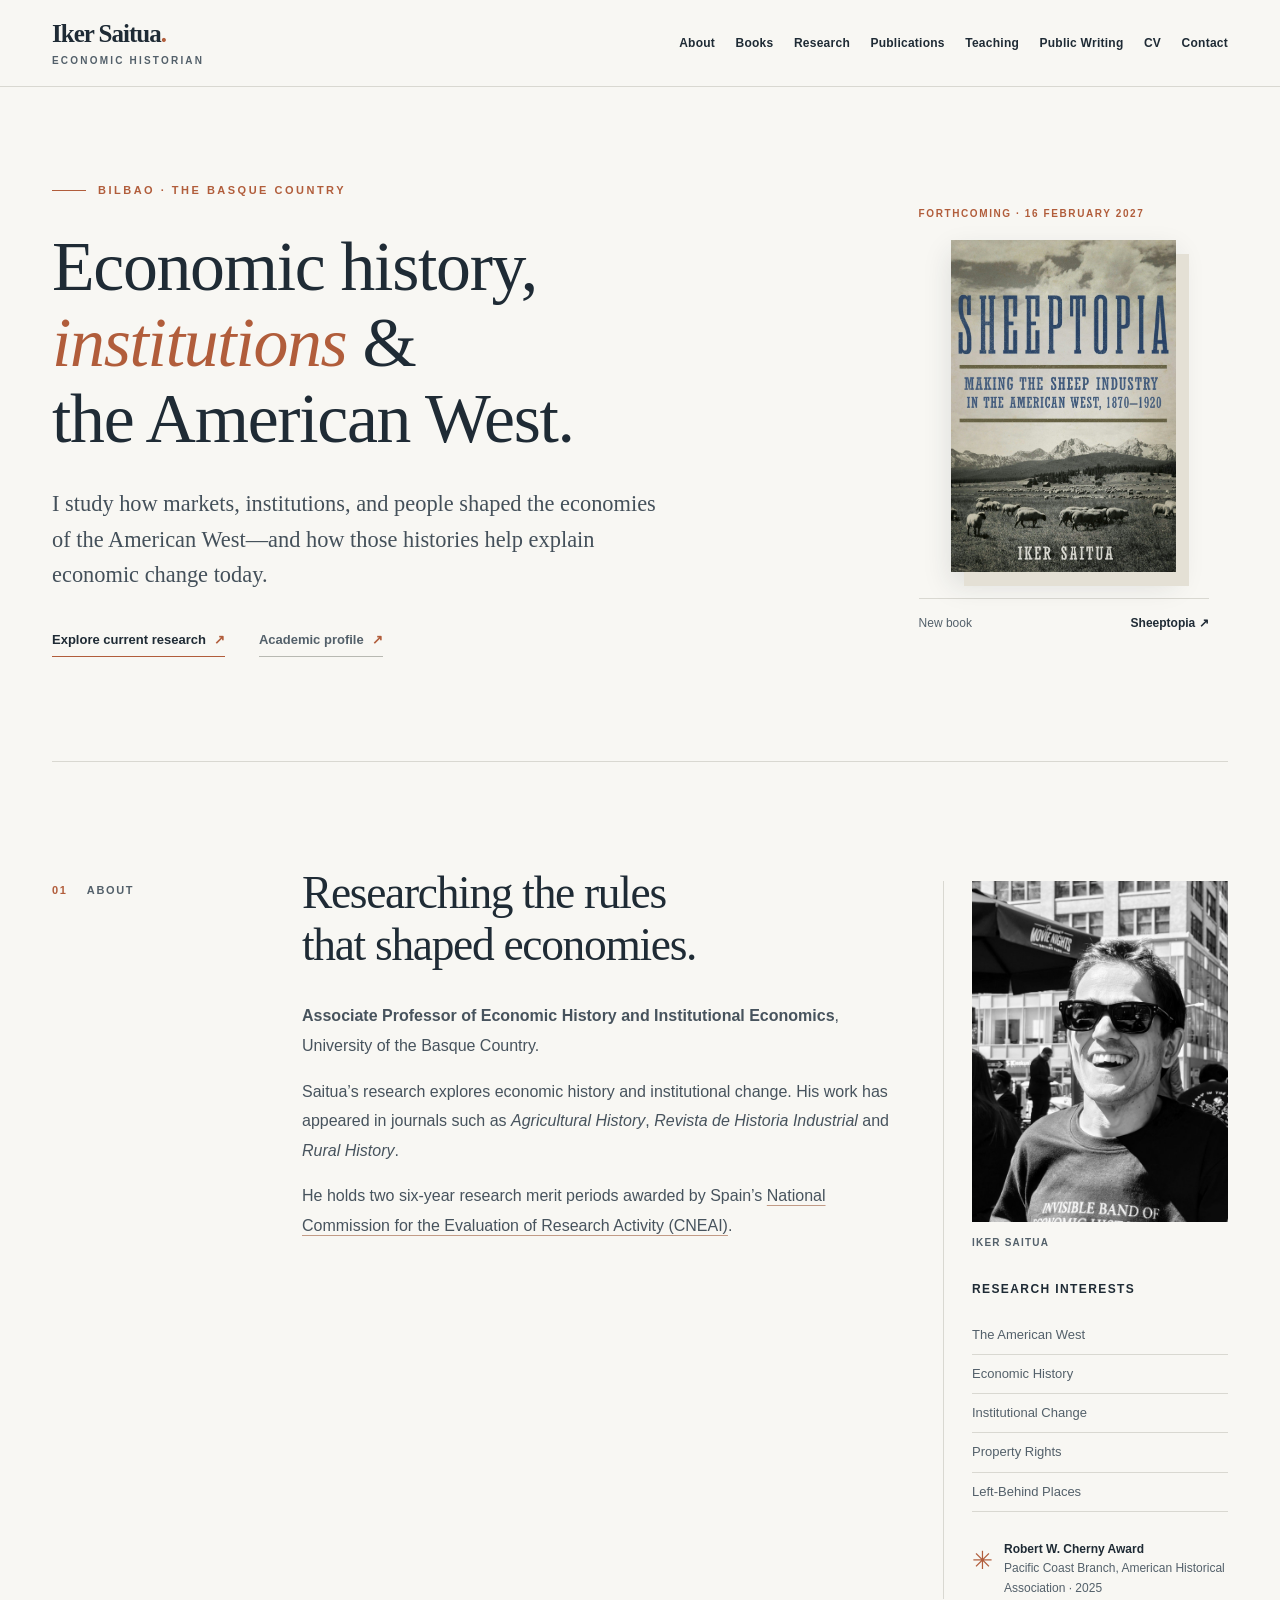
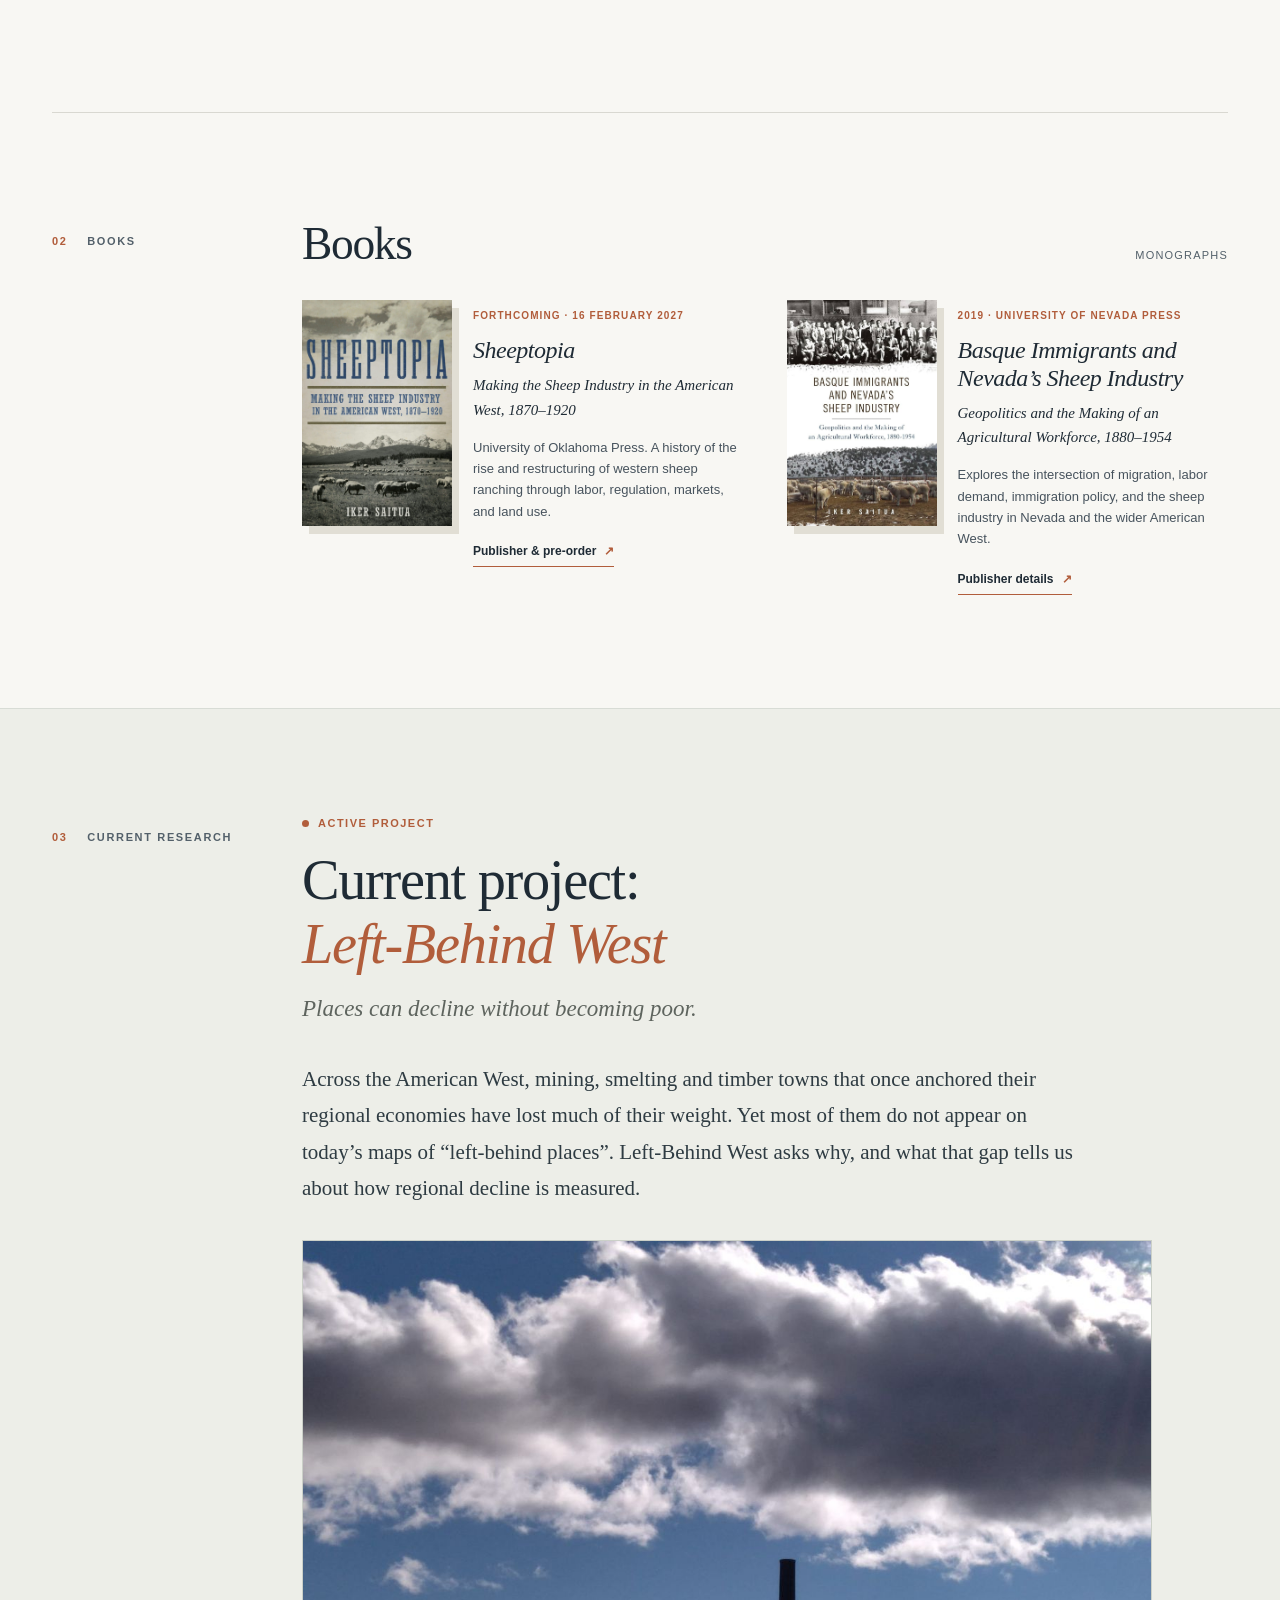
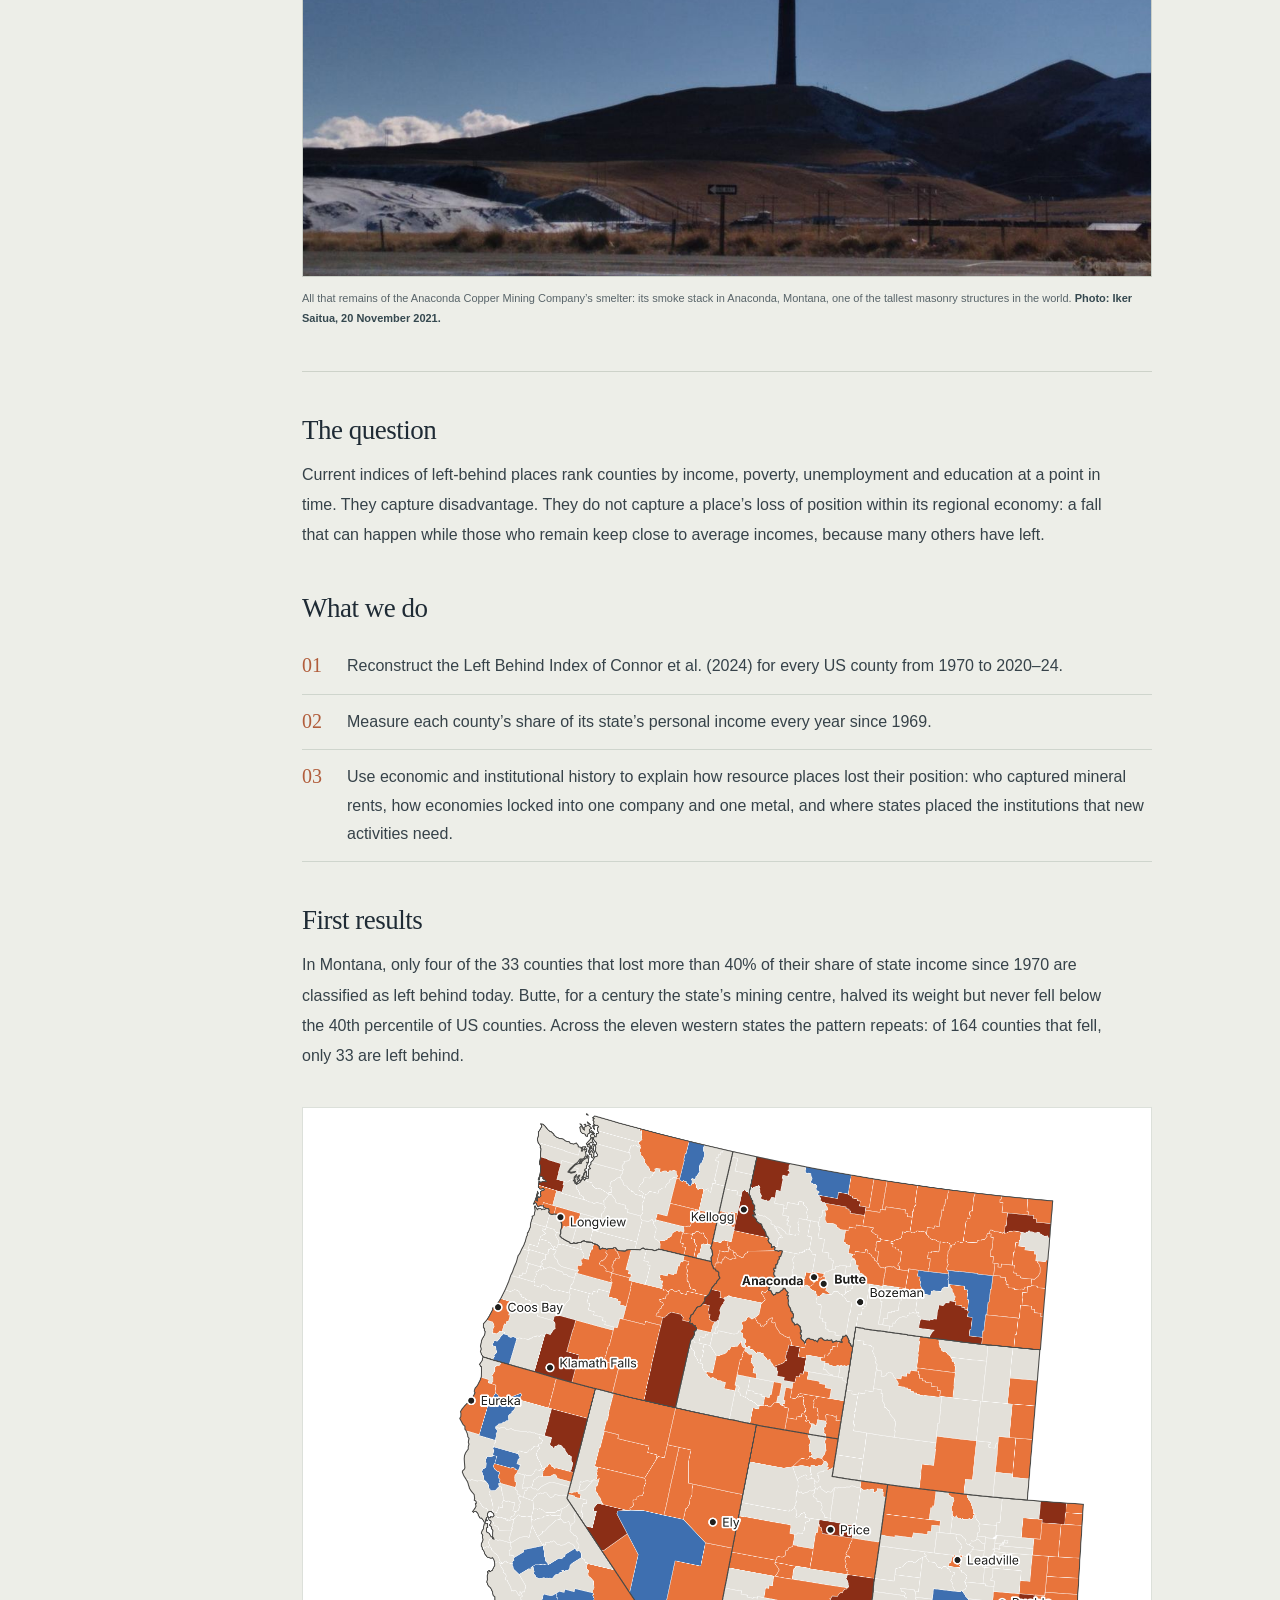
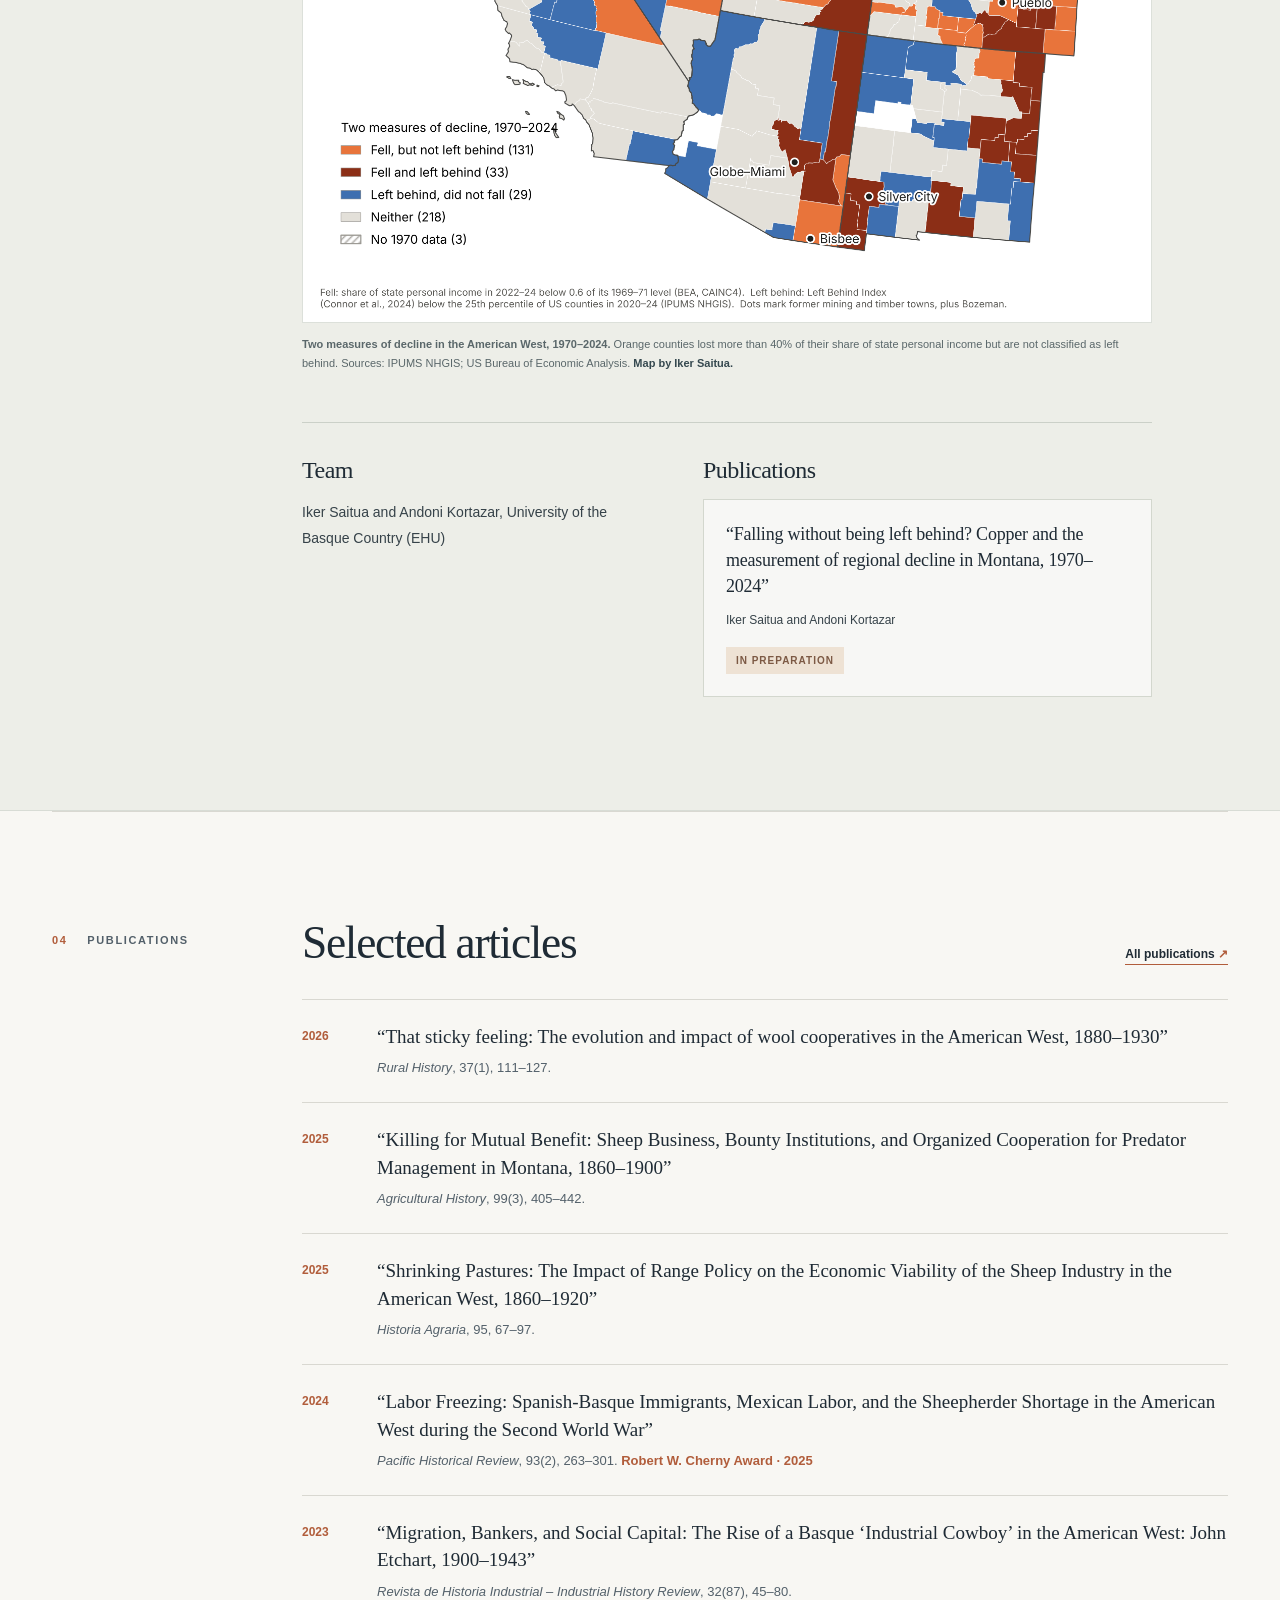
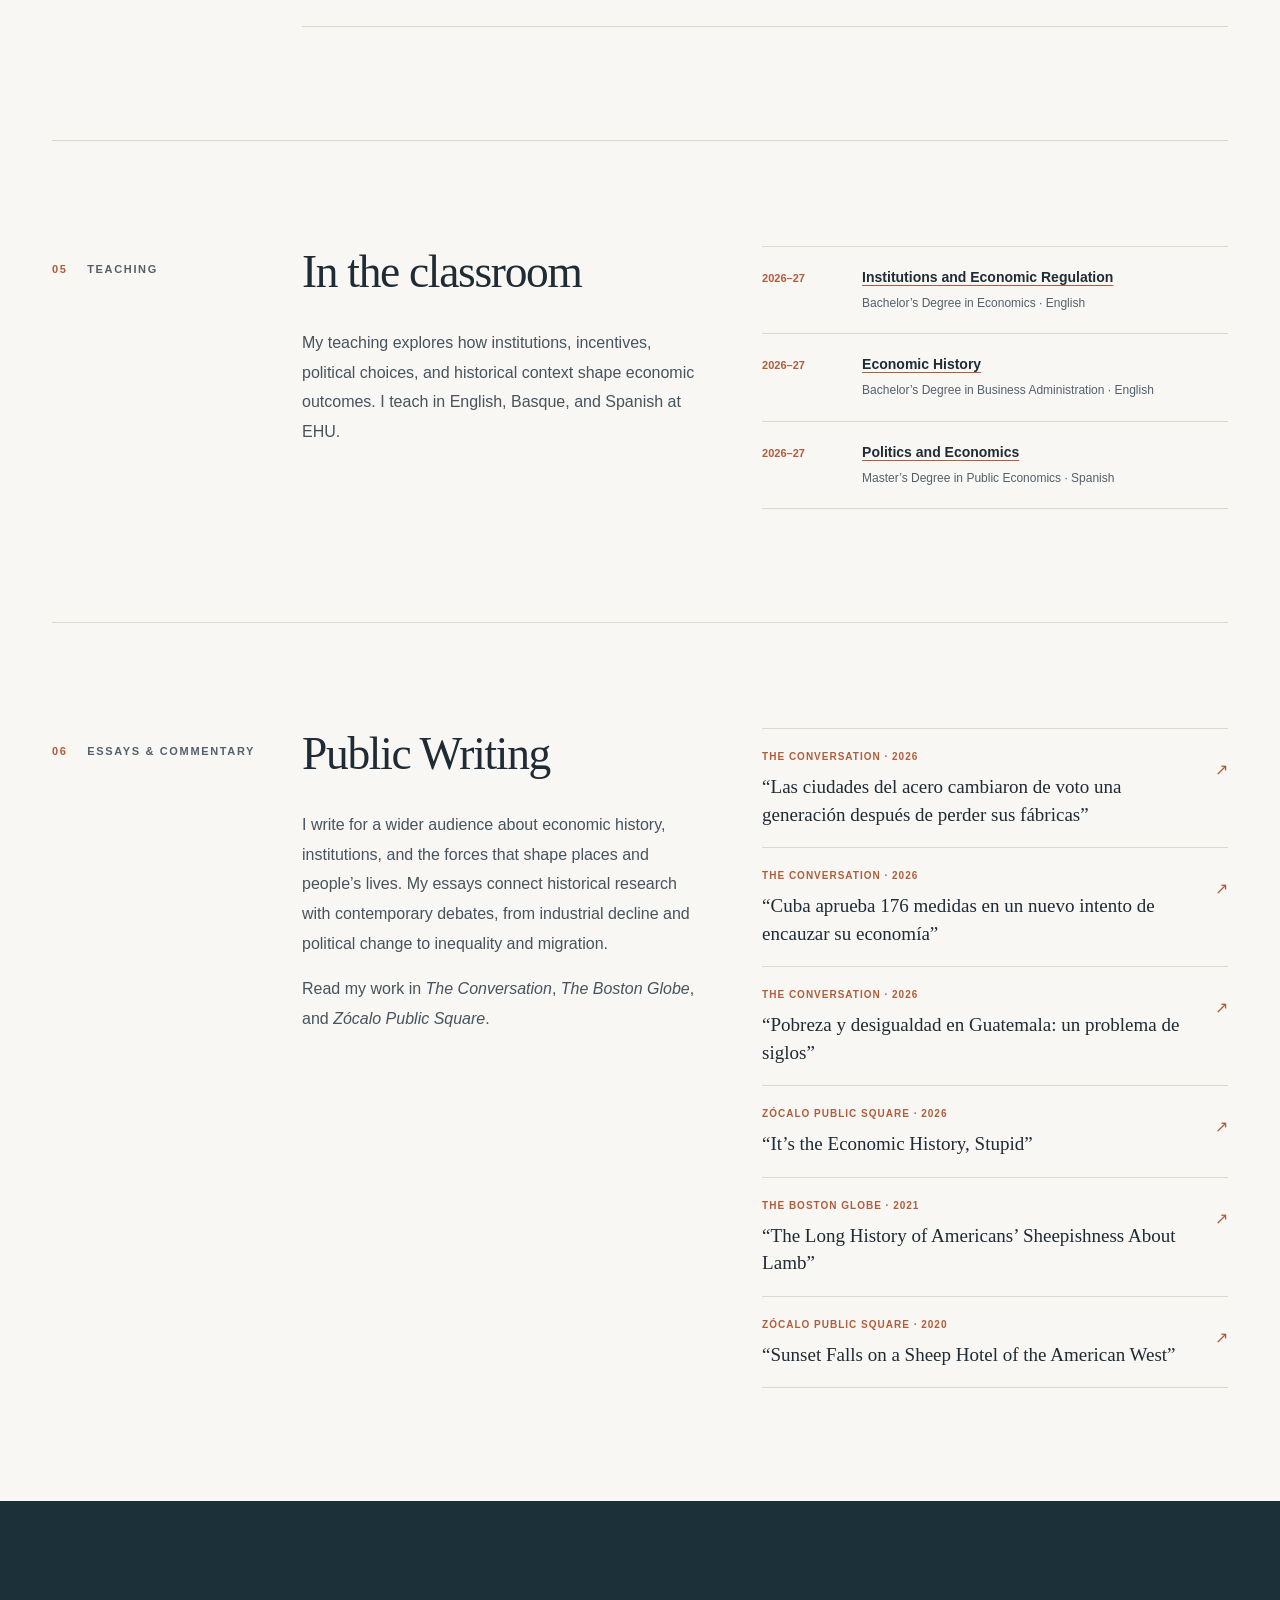
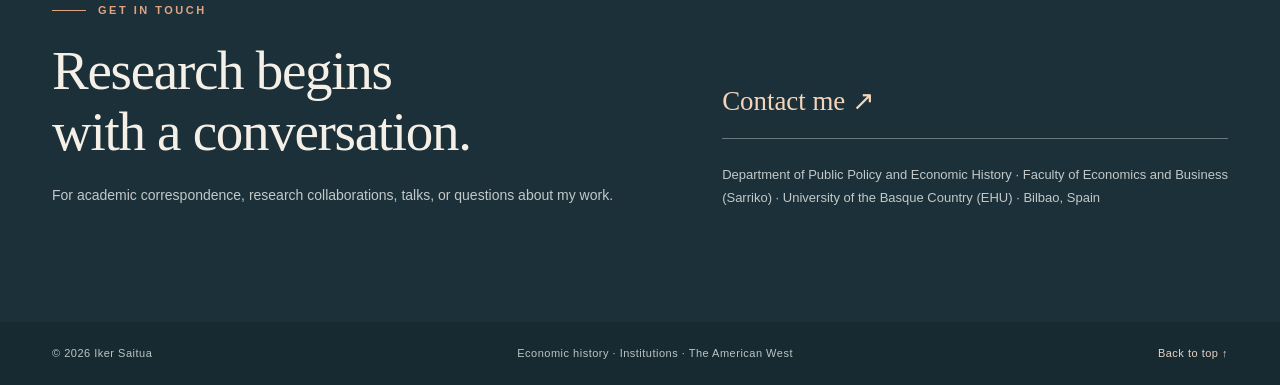
==== commit 50321a66: "Add files via upload" ====
--- a/index.html
+++ b/index.html
@@ -30,7 +30,7 @@
 <a href="#left-behind-west">Research</a>
 <a href="publications.html">Publications</a>
 <a href="#teaching">Teaching</a>
-<a href="#public-history">Public history</a>
+<a href="#public-writing">Public Writing</a>
 <a href="cv.html">CV</a>
 <a href="contact.html">Contact</a>
 </nav>
@@ -140,24 +140,25 @@
 <section aria-labelledby="teaching-heading" class="section section-border shell" id="teaching">
 <div class="section-label"><span>05</span> Teaching</div>
 <div class="section-content teaching-grid">
-<div><h2 id="teaching-heading">In the classroom</h2><p>My teaching explores how institutions, incentives, political choices, and historical context shape economic outcomes. I teach in English, Basque, and Spanish at EHU.</p><a class="text-link" href="https://sites.google.com/view/economicinstitutions/" rel="noopener noreferrer" target="_blank">Institutions &amp; Economic Regulation course site <span aria-hidden="true">↗</span></a></div>
+<div><h2 id="teaching-heading">In the classroom</h2><p>My teaching explores how institutions, incentives, political choices, and historical context shape economic outcomes. I teach in English, Basque, and Spanish at EHU.</p></div>
 <div class="courses"><div class="course-item"><span>2026–27</span><div><strong><a class="course-official-link" href="https://www.ehu.eus/en/web/graduak/bachelor-degree-economics/credits-and-subjects?redirect=consultaAsignatura&amp;anyo-academico=20260&amp;ciclo=X&amp;curso=3&amp;asignatura=27014" target="_blank" rel="noopener noreferrer">Institutions and Economic Regulation</a></strong><small>Bachelor’s Degree in Economics · English</small></div></div><div class="course-item"><span>2026–27</span><div><strong><a class="course-official-link" href="https://www.ehu.eus/es/web/graduak/grado-administracion-direccion-empresas-bizkaia/creditos-y-asignaturas?redirect=consultaAsignatura&amp;anyo-academico=20260&amp;ciclo=X&amp;curso=1&amp;asignatura=25831" rel="noopener noreferrer" target="_blank">Economic History</a></strong><small>Bachelor’s Degree in Business Administration · English</small></div></div><div class="course-item"><span>2026–27</span><div><strong><a class="course-official-link" href="https://www.ehu.eus/es/web/master/master-economia-publica/programa" rel="noopener noreferrer" target="_blank">Politics and Economics</a></strong><small>Master’s Degree in Public Economics · Spanish</small></div></div></div>
 </div>
 </section>
-<section aria-labelledby="public-heading" class="section section-border shell" id="public-history">
-<div class="section-label"><span>06</span> Beyond academia</div>
+<span id="public-history" aria-hidden="true"></span>
+<section aria-labelledby="public-heading" class="section section-border shell" id="public-writing">
+<div class="section-label"><span>06</span> Essays &amp; commentary</div>
 <div class="section-content public-grid">
-<div><h2 id="public-heading">Public history<br/>&amp; writing</h2><p>I also work to bring historical research beyond academic journals, through museum exhibitions, essays, and public conversations.</p></div>
-<div class="public-links">
+<div><h2 id="public-heading">Public Writing</h2><p>I write for a wider audience about economic history, institutions, and the forces that shape places and people’s lives. My essays connect historical research with contemporary debates, from industrial decline and political change to inequality and migration.</p><p>Read my work in <em>The Conversation</em>, <em>The Boston Globe</em>, and <em>Zócalo Public Square</em>.</p></div>
+<div class="public-links"><a href="https://theconversation.com/las-ciudades-del-acero-cambiaron-de-voto-una-generacion-despues-de-perder-sus-fabricas-295911" rel="noopener noreferrer" target="_blank"><small>The Conversation · 2026</small><strong>“Las ciudades del acero cambiaron de voto una generación después de perder sus fábricas”</strong><span aria-hidden="true">↗</span></a>
+<a href="https://theconversation.com/cuba-aprueba-176-medidas-en-un-nuevo-intento-de-encauzar-su-economia-285791" rel="noopener noreferrer" target="_blank"><small>The Conversation · 2026</small><strong>“Cuba aprueba 176 medidas en un nuevo intento de encauzar su economía”</strong><span aria-hidden="true">↗</span></a>
+<a href="https://theconversation.com/pobreza-y-desigualdad-en-guatemala-un-problema-de-siglos-278624" rel="noopener noreferrer" target="_blank"><small>The Conversation · 2026</small><strong>“Pobreza y desigualdad en Guatemala: un problema de siglos”</strong><span aria-hidden="true">↗</span></a>
 <a href="https://www.zocalopublicsquare.org/its-the-economic-history-stupid/" rel="noopener noreferrer" target="_blank"><small>Zócalo Public Square · 2026</small><strong>“It’s the Economic History, Stupid”</strong><span aria-hidden="true">↗</span></a>
-<a href="https://theconversation.com/pobreza-y-desigualdad-en-guatemala-un-problema-de-siglos-278624" rel="noopener noreferrer" target="_blank"><small>The Conversation · 2026</small><strong>“Pobreza y desigualdad en Guatemala: un problema de siglos”</strong><span aria-hidden="true">↗</span></a>
 <a href="https://www.bostonglobe.com/2021/12/29/opinion/long-history-americans-sheepishness-about-lamb/" rel="noopener noreferrer" target="_blank"><small>The Boston Globe · 2021</small><strong>“The Long History of Americans’ Sheepishness About Lamb”</strong><span aria-hidden="true">↗</span></a>
-<a href="https://www.mthistory.org/news/new-exhibit-of-prominent-montana-rancher-premieres-in-downtown-helena" rel="noopener noreferrer" target="_blank"><small>Exhibition · Montana · 2019</small><strong><em>John Etchart and the Basque Legacy in Montana</em></strong><span aria-hidden="true">↗</span></a>
-<a href="https://ojs.ehu.eus/index.php/HC/index" rel="noopener noreferrer" target="_blank"><small>Editorial service</small><strong><em>Historia Contemporánea</em></strong><span aria-hidden="true">↗</span></a></div>
+<a href="https://www.zocalopublicsquare.org/2020/08/06/noriega-hotel-basque-boarding-houses/ideas/essay/" rel="noopener noreferrer" target="_blank"><small>Zócalo Public Square · 2020</small><strong>“Sunset Falls on a Sheep Hotel of the American West”</strong><span aria-hidden="true">↗</span></a></div>
 </div>
 </section>
 <section aria-labelledby="contact-heading" class="contact-section" id="contact">
-<div class="shell contact-inner"><div><div class="eyebrow light"><span class="eyebrow-line"></span> Get in touch</div><h2 id="contact-heading">Research begins<br/>with a conversation.</h2><p>For academic correspondence, research collaborations, talks, or questions about my work.</p></div><div class="contact-cta"><a class="contact-button" href="contact.html">Contact me<span aria-hidden="true"> ↗</span></a><p>Department of Public Policy and Economic History · School of Economics and Business (Sarriko) · University of the Basque Country (EHU) · Bilbao, Spain</p></div></div>
+<div class="shell contact-inner"><div><div class="eyebrow light"><span class="eyebrow-line"></span> Get in touch</div><h2 id="contact-heading">Research begins<br/>with a conversation.</h2><p>For academic correspondence, research collaborations, talks, or questions about my work.</p></div><div class="contact-cta"><a class="contact-button" href="contact.html">Contact me<span aria-hidden="true"> ↗</span></a><p>Department of Public Policy and Economic History · Faculty of Economics and Business (Sarriko) · University of the Basque Country (EHU) · Bilbao, Spain</p></div></div>
 </section>
 </main>
 <footer class="site-footer"><div class="shell footer-inner"><span>© 2026 Iker Saitua</span><span>Economic history · Institutions · The American West</span><a href="#main">Back to top ↑</a></div></footer>
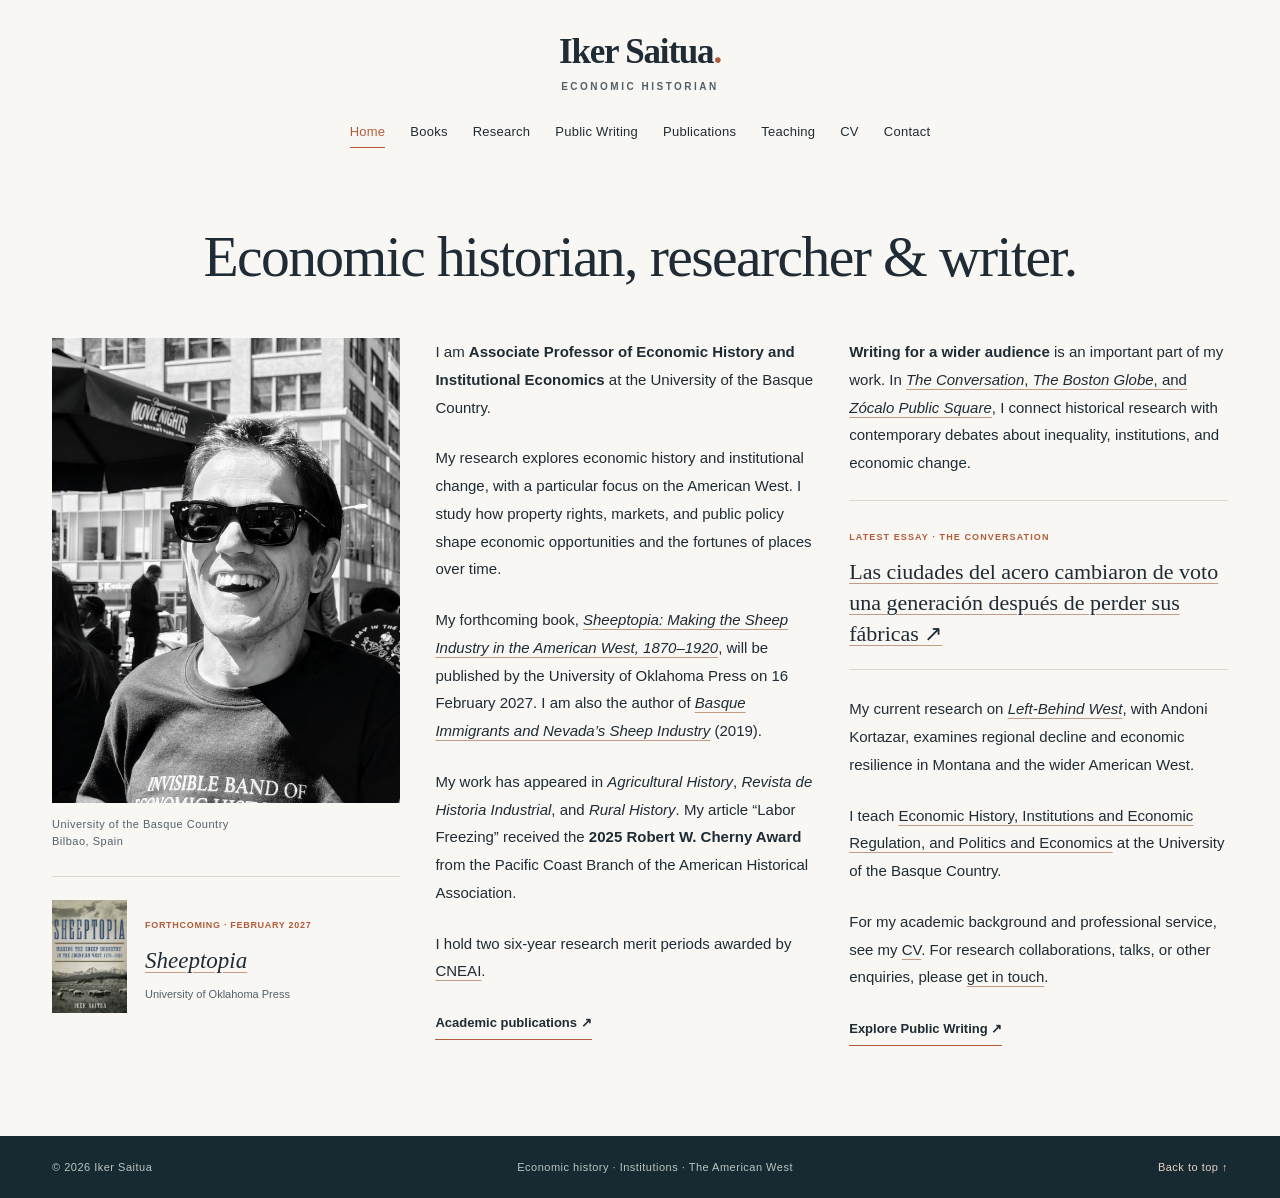
==== commit ff1b1a13: "Add files via upload" ====
--- a/index.html
+++ b/index.html
@@ -9,158 +9,23 @@
 <meta content="Iker Saitua | Economic Historian" property="og:title"/>
 <meta content="Economic history, institutions, and the American West. Books, publications, and the Left-Behind West research project." property="og:description"/>
 <meta content="website" property="og:type"/>
-<title>Iker Saitua · Economic Historian</title>
+<title>Home · Iker Saitua</title>
 <link href="assets/favicon.svg" rel="icon" type="image/svg+xml"/>
 <link href="styles.css" rel="stylesheet"/>
 <script defer="" src="script.js"></script>
-<!-- Updated academic website: reconciled release 2026-10-26 — Boston Globe, The Conversation, exhibition and journal links. -->
+
 </head>
-<body>
-<a class="skip-link" href="#main">Skip to content</a>
-<header class="site-header">
-<div class="header-inner shell">
-<a aria-label="Iker Saitua, home" class="brand" href="index.html">
-<span class="brand-name">Iker Saitua<span class="brand-dot">.</span></span>
-<span class="brand-subtitle">Economic Historian</span>
-</a>
-<button aria-controls="primary-nav" aria-expanded="false" class="menu-toggle" type="button">Menu <span aria-hidden="true">☰</span></button>
-<nav aria-label="Main navigation" class="primary-nav" id="primary-nav">
-<a href="#about">About</a>
-<a href="#books">Books</a>
-<a href="#left-behind-west">Research</a>
+<body><a class="skip-link" href="#main">Skip to content</a><header class="site-header"><div class="header-inner shell"><a aria-label="Iker Saitua, home" class="brand" href="index.html"><span class="brand-name">Iker Saitua<span class="brand-dot">.</span></span><span class="brand-subtitle">Economic Historian</span></a><button aria-controls="primary-nav" aria-expanded="false" class="menu-toggle" type="button">Menu <span aria-hidden="true">☰</span></button><nav aria-label="Main navigation" class="primary-nav" id="primary-nav"><a href="index.html" aria-current="page">Home</a>
+<a href="books.html">Books</a>
+<a href="research.html">Research</a>
+<a href="public-writing.html">Public Writing</a>
 <a href="publications.html">Publications</a>
-<a href="#teaching">Teaching</a>
-<a href="#public-writing">Public Writing</a>
+<a href="teaching.html">Teaching</a>
 <a href="cv.html">CV</a>
-<a href="contact.html">Contact</a>
-</nav>
-</div>
-</header>
-<main id="main">
-<section aria-labelledby="hero-heading" class="hero shell">
-<div class="hero-copy">
-<div class="eyebrow"><span class="eyebrow-line"></span> Bilbao · The Basque Country</div>
-<h1 id="hero-heading">Economic history,<br/><em>institutions</em> &amp;<br/>the American West.</h1>
-<p class="hero-deck">I study how markets, institutions, and people shaped the economies of the American West—and how those histories help explain economic change today.</p>
-<div class="hero-actions">
-<a class="text-link" href="#left-behind-west">Explore current research <span aria-hidden="true">↗</span></a>
-<a class="text-link quiet" href="cv.html">Academic profile <span aria-hidden="true">↗</span></a>
-</div>
-</div>
-<aside aria-label="Forthcoming book" class="hero-aside">
-<div class="aside-topline">Forthcoming · 16 February 2027</div>
-<div class="book-spotlight-cover book-art sheeptopia-art">
-<div aria-hidden="true" class="cover-fallback cover-fallback-sheeptopia"><small>UNIVERSITY OF OKLAHOMA PRESS</small><strong>SHEEPTOPIA</strong><span>MAKING THE SHEEP INDUSTRY<br/>IN THE AMERICAN WEST</span></div>
-<img alt="Cover of Sheeptopia: Making the Sheep Industry in the American West, 1870–1920" height="2047" onerror="this.style.display='none'" src="assets/sheeptopia-cover.jpg" width="1355"/>
-</div>
-<div class="aside-bottom">
-<span>New book</span>
-<a href="https://www.oupress.com/9780806197784/sheeptopia/" rel="noopener noreferrer" target="_blank">Sheeptopia <span aria-hidden="true">↗</span></a>
-</div>
-</aside>
-</section>
-<section aria-labelledby="about-heading" class="section section-border shell" id="about">
-<div class="section-label"><span>01</span> About</div>
-<div class="section-content about-layout">
-<div>
-<h2 id="about-heading">Researching the rules<br/>that shaped economies.</h2>
-<p><strong>Associate Professor of Economic History and Institutional Economics</strong>, University of the Basque Country.</p><p>Saitua’s research explores economic history and institutional change. His work has appeared in journals such as <em>Agricultural History</em>, <em>Revista de Historia Industrial</em> and <em>Rural History</em>.</p><p>He holds two six-year research merit periods awarded by Spain’s <a href="https://www.aneca.es/en/six-year-research-periods" rel="noopener noreferrer" target="_blank">National Commission for the Evaluation of Research Activity (CNEAI)</a>.</p></div>
-<aside aria-label="Research interests" class="about-facts"><figure class="profile-photo"><img alt="Photograph of Iker Saitua" decoding="async" height="800" loading="lazy" src="assets/iker-saitua-portrait.jpg" width="600"/><figcaption>Iker Saitua</figcaption></figure>
-<h3>Research interests</h3>
-<ul class="plain-list"><li>The American West</li><li>Economic History</li><li>Institutional Change</li><li>Property Rights</li><li>Left-Behind Places</li></ul>
-<div class="award-note"><span aria-hidden="true" class="award-symbol">✳</span><div><strong>Robert W. Cherny Award</strong><br/><span>Pacific Coast Branch, American Historical Association · 2025</span></div></div>
-</aside>
-</div>
-</section>
-<section aria-labelledby="books-heading" class="section section-border shell" id="books">
-<div class="section-label"><span>02</span> Books</div>
-<div class="section-content">
-<div class="section-heading-row"><h2 id="books-heading">Books</h2><span class="fine-print">Monographs</span></div>
-<div class="book-grid">
-<article class="book-card">
-<div class="book-image-frame book-art">
-<div aria-hidden="true" class="cover-fallback cover-fallback-sheeptopia"><small>UNIVERSITY OF OKLAHOMA PRESS</small><strong>SHEEPTOPIA</strong><span>MAKING THE SHEEP INDUSTRY<br/>IN THE AMERICAN WEST</span></div>
-<img alt="Cover of Sheeptopia" height="2047" loading="lazy" onerror="this.style.display='none'" src="assets/sheeptopia-cover.jpg" width="1355"/>
-</div>
-<div class="book-details"><span class="status-line">Forthcoming · 16 February 2027</span><h3><em>Sheeptopia</em></h3><p class="book-subtitle">Making the Sheep Industry in the American West, 1870–1920</p><p>University of Oklahoma Press. A history of the rise and restructuring of western sheep ranching through labor, regulation, markets, and land use.</p><a class="text-link" href="https://www.oupress.com/9780806197784/sheeptopia/" rel="noopener noreferrer" target="_blank">Publisher &amp; pre-order <span aria-hidden="true">↗</span></a></div>
-</article>
-<article class="book-card">
-<div class="book-image-frame book-art">
-<div aria-hidden="true" class="cover-fallback cover-fallback-basque"><small>UNIVERSITY OF NEVADA PRESS</small><strong>BASQUE IMMIGRANTS<br/>AND NEVADA’S<br/>SHEEP INDUSTRY</strong><span>GEOPOLITICS &amp; AGRICULTURAL LABOR</span></div>
-<img alt="Cover of Basque Immigrants and Nevada’s Sheep Industry" height="1000" loading="lazy" src="assets/nevada-sheep-industry-cover.jpg" width="667"/>
-</div>
-<div class="book-details"><span class="status-line">2019 · University of Nevada Press</span><h3><em>Basque Immigrants and Nevada’s Sheep Industry</em></h3><p class="book-subtitle">Geopolitics and the Making of an Agricultural Workforce, 1880–1954</p><p>Explores the intersection of migration, labor demand, immigration policy, and the sheep industry in Nevada and the wider American West.</p><a class="text-link" href="https://unpress.nevada.edu/9781943859993/basque-immigrants-and-nevadas-sheep-industry/" rel="noopener noreferrer" target="_blank">Publisher details <span aria-hidden="true">↗</span></a></div>
-</article>
-</div>
-</div>
-</section>
-<section aria-labelledby="project-heading" class="section project-section" id="left-behind-west">
-<div class="shell project-shell">
-<div class="section-label"><span>03</span> Current research</div>
-<div class="section-content project-content">
-<div class="project-kicker"><span class="project-kicker-dot"></span> Active project</div>
-<h2 id="project-heading">Current project:<br/><em>Left-Behind West</em></h2>
-<p class="project-subtitle"><em>Places can decline without becoming poor.</em></p>
-<p class="lead">Across the American West, mining, smelting and timber towns that once anchored their regional economies have lost much of their weight. Yet most of them do not appear on today’s maps of “left-behind places”. Left-Behind West asks why, and what that gap tells us about how regional decline is measured.</p><figure class="project-photo"><img alt="Anaconda Copper Mining Company smelter smokestack on a Montana hillside beneath large clouds; photograph by Iker Saitua, 20 November 2021" decoding="async" height="900" loading="lazy" src="assets/anaconda-smelter-iker-saitua.jpg" width="1200"/><figcaption>All that remains of the Anaconda Copper Mining Company’s smelter: its smoke stack in Anaconda, Montana, one of the tallest masonry structures in the world. <span class="photo-credit">Photo: Iker Saitua, 20 November 2021.</span></figcaption></figure>
-<div class="project-divider"></div>
-<h3>The question</h3>
-<p>Current indices of left-behind places rank counties by income, poverty, unemployment and education at a point in time. They capture disadvantage. They do not capture a place’s loss of position within its regional economy: a fall that can happen while those who remain keep close to average incomes, because many others have left.</p>
-<h3>What we do</h3>
-<ul class="research-steps">
-<li>Reconstruct the Left Behind Index of Connor et al. (2024) for every US county from 1970 to 2020–24.</li>
-<li>Measure each county’s share of its state’s personal income every year since 1969.</li>
-<li>Use economic and institutional history to explain how resource places lost their position: who captured mineral rents, how economies locked into one company and one metal, and where states placed the institutions that new activities need.</li>
-</ul>
-<h3>First results</h3>
-<p>In Montana, only four of the 33 counties that lost more than 40% of their share of state income since 1970 are classified as left behind today. Butte, for a century the state’s mining centre, halved its weight but never fell below the 40th percentile of US counties. Across the eleven western states the pattern repeats: of 164 counties that fell, only 33 are left behind.</p>
-<figure class="project-map">
-<img alt="County map of eleven western US states comparing counties that lost state income share since 1970 with those classified as left behind. Orange denotes falling but not left behind; brown denotes both; blue denotes left behind without the measured fall." height="1613" loading="lazy" src="assets/left_behind_west_map.png" width="1680"/>
-<figcaption><strong>Two measures of decline in the American West, 1970–2024.</strong> Orange counties lost more than 40% of their share of state personal income but are not classified as left behind. Sources: IPUMS NHGIS; US Bureau of Economic Analysis.<span class="map-credit"> Map by Iker Saitua.</span></figcaption>
-</figure>
-<div class="project-bottom-grid">
-<div><h3>Team</h3><p>Iker Saitua and Andoni Kortazar, University of the Basque Country (EHU)</p></div>
-<div><h3>Publications</h3><article class="paper-card"><h4>“Falling without being left behind? Copper and the measurement of regional decline in Montana, 1970–2024”</h4><p>Iker Saitua and Andoni Kortazar</p><span class="paper-status">In preparation</span></article></div>
-</div>
-</div>
-</div>
-</section>
-<section aria-labelledby="articles-heading" class="section section-border shell" id="articles">
-<div class="section-label"><span>04</span> Publications</div>
-<div class="section-content">
-<div class="section-heading-row"><h2 id="articles-heading">Selected articles</h2><a class="small-arrow-link" href="publications.html">All publications <span aria-hidden="true">↗</span></a></div>
-<ol class="publication-list">
-<li><span class="pub-year">2026</span><div><a href="https://doi.org/10.1017/S0956793325100162" rel="noopener noreferrer" target="_blank">“That sticky feeling: The evolution and impact of wool cooperatives in the American West, 1880–1930”</a><span class="pub-source"><em>Rural History</em>, 37(1), 111–127.</span></div></li>
-<li><span class="pub-year">2025</span><div><a href="https://doi.org/10.1215/00021482-11778200" rel="noopener noreferrer" target="_blank">“Killing for Mutual Benefit: Sheep Business, Bounty Institutions, and Organized Cooperation for Predator Management in Montana, 1860–1900”</a><span class="pub-source"><em>Agricultural History</em>, 99(3), 405–442.</span></div></li>
-<li><span class="pub-year">2025</span><div><a href="https://doi.org/10.26882/histagrar.095e07i" rel="noopener noreferrer" target="_blank">“Shrinking Pastures: The Impact of Range Policy on the Economic Viability of the Sheep Industry in the American West, 1860–1920”</a><span class="pub-source"><em>Historia Agraria</em>, 95, 67–97.</span></div></li>
-<li><span class="pub-year">2024</span><div><a href="https://doi.org/10.1525/phr.2024.93.2.263" rel="noopener noreferrer" target="_blank">“Labor Freezing: Spanish-Basque Immigrants, Mexican Labor, and the Sheepherder Shortage in the American West during the Second World War”</a><span class="pub-source"><em>Pacific Historical Review</em>, 93(2), 263–301. <span class="pub-award">Robert W. Cherny Award · 2025</span></span></div></li>
-<li><span class="pub-year">2023</span><div><a href="https://doi.org/10.1344/rhiihr.37987" rel="noopener noreferrer" target="_blank">“Migration, Bankers, and Social Capital: The Rise of a Basque ‘Industrial Cowboy’ in the American West: John Etchart, 1900–1943”</a><span class="pub-source"><em>Revista de Historia Industrial – Industrial History Review</em>, 32(87), 45–80.</span></div></li>
-</ol>
-</div>
-</section>
-<section aria-labelledby="teaching-heading" class="section section-border shell" id="teaching">
-<div class="section-label"><span>05</span> Teaching</div>
-<div class="section-content teaching-grid">
-<div><h2 id="teaching-heading">In the classroom</h2><p>My teaching explores how institutions, incentives, political choices, and historical context shape economic outcomes. I teach in English, Basque, and Spanish at EHU.</p></div>
-<div class="courses"><div class="course-item"><span>2026–27</span><div><strong><a class="course-official-link" href="https://www.ehu.eus/en/web/graduak/bachelor-degree-economics/credits-and-subjects?redirect=consultaAsignatura&amp;anyo-academico=20260&amp;ciclo=X&amp;curso=3&amp;asignatura=27014" target="_blank" rel="noopener noreferrer">Institutions and Economic Regulation</a></strong><small>Bachelor’s Degree in Economics · English</small></div></div><div class="course-item"><span>2026–27</span><div><strong><a class="course-official-link" href="https://www.ehu.eus/es/web/graduak/grado-administracion-direccion-empresas-bizkaia/creditos-y-asignaturas?redirect=consultaAsignatura&amp;anyo-academico=20260&amp;ciclo=X&amp;curso=1&amp;asignatura=25831" rel="noopener noreferrer" target="_blank">Economic History</a></strong><small>Bachelor’s Degree in Business Administration · English</small></div></div><div class="course-item"><span>2026–27</span><div><strong><a class="course-official-link" href="https://www.ehu.eus/es/web/master/master-economia-publica/programa" rel="noopener noreferrer" target="_blank">Politics and Economics</a></strong><small>Master’s Degree in Public Economics · Spanish</small></div></div></div>
-</div>
-</section>
-<span id="public-history" aria-hidden="true"></span>
-<section aria-labelledby="public-heading" class="section section-border shell" id="public-writing">
-<div class="section-label"><span>06</span> Essays &amp; commentary</div>
-<div class="section-content public-grid">
-<div><h2 id="public-heading">Public Writing</h2><p>I write for a wider audience about economic history, institutions, and the forces that shape places and people’s lives. My essays connect historical research with contemporary debates, from industrial decline and political change to inequality and migration.</p><p>Read my work in <em>The Conversation</em>, <em>The Boston Globe</em>, and <em>Zócalo Public Square</em>.</p></div>
-<div class="public-links"><a href="https://theconversation.com/las-ciudades-del-acero-cambiaron-de-voto-una-generacion-despues-de-perder-sus-fabricas-295911" rel="noopener noreferrer" target="_blank"><small>The Conversation · 2026</small><strong>“Las ciudades del acero cambiaron de voto una generación después de perder sus fábricas”</strong><span aria-hidden="true">↗</span></a>
-<a href="https://theconversation.com/cuba-aprueba-176-medidas-en-un-nuevo-intento-de-encauzar-su-economia-285791" rel="noopener noreferrer" target="_blank"><small>The Conversation · 2026</small><strong>“Cuba aprueba 176 medidas en un nuevo intento de encauzar su economía”</strong><span aria-hidden="true">↗</span></a>
-<a href="https://theconversation.com/pobreza-y-desigualdad-en-guatemala-un-problema-de-siglos-278624" rel="noopener noreferrer" target="_blank"><small>The Conversation · 2026</small><strong>“Pobreza y desigualdad en Guatemala: un problema de siglos”</strong><span aria-hidden="true">↗</span></a>
-<a href="https://www.zocalopublicsquare.org/its-the-economic-history-stupid/" rel="noopener noreferrer" target="_blank"><small>Zócalo Public Square · 2026</small><strong>“It’s the Economic History, Stupid”</strong><span aria-hidden="true">↗</span></a>
-<a href="https://www.bostonglobe.com/2021/12/29/opinion/long-history-americans-sheepishness-about-lamb/" rel="noopener noreferrer" target="_blank"><small>The Boston Globe · 2021</small><strong>“The Long History of Americans’ Sheepishness About Lamb”</strong><span aria-hidden="true">↗</span></a>
-<a href="https://www.zocalopublicsquare.org/2020/08/06/noriega-hotel-basque-boarding-houses/ideas/essay/" rel="noopener noreferrer" target="_blank"><small>Zócalo Public Square · 2020</small><strong>“Sunset Falls on a Sheep Hotel of the American West”</strong><span aria-hidden="true">↗</span></a></div>
-</div>
-</section>
-<section aria-labelledby="contact-heading" class="contact-section" id="contact">
-<div class="shell contact-inner"><div><div class="eyebrow light"><span class="eyebrow-line"></span> Get in touch</div><h2 id="contact-heading">Research begins<br/>with a conversation.</h2><p>For academic correspondence, research collaborations, talks, or questions about my work.</p></div><div class="contact-cta"><a class="contact-button" href="contact.html">Contact me<span aria-hidden="true"> ↗</span></a><p>Department of Public Policy and Economic History · Faculty of Economics and Business (Sarriko) · University of the Basque Country (EHU) · Bilbao, Spain</p></div></div>
-</section>
-</main>
-<footer class="site-footer"><div class="shell footer-inner"><span>© 2026 Iker Saitua</span><span>Economic history · Institutions · The American West</span><a href="#main">Back to top ↑</a></div></footer>
-</body>
-</html>
+<a href="contact.html">Contact</a></nav></div></header><main id="main"><section class="home-intro shell" id="about" aria-labelledby="home-heading">
+<h1 id="home-heading">Economic historian,<br class="mobile-break"/> researcher &amp; writer.</h1>
+<div class="home-columns">
+<div class="home-portrait"><img src="assets/iker-saitua-portrait.jpg" alt="Iker Saitua" width="600" height="800" fetchpriority="high"/><p class="portrait-caption">University of the Basque Country<br/>Bilbao, Spain</p><div class="home-book"><a href="books.html"><img src="assets/sheeptopia-cover.jpg" alt="Cover of Sheeptopia" width="1355" height="2047"/></a><div><span class="status-line">Forthcoming · February 2027</span><a href="books.html"><em>Sheeptopia</em></a><small>University of Oklahoma Press</small></div></div></div>
+<div class="home-bio"><p>I am <strong>Associate Professor of Economic History and Institutional Economics</strong> at the University of the Basque Country.</p><p>My research explores economic history and institutional change, with a particular focus on the American West. I study how property rights, markets, and public policy shape economic opportunities and the fortunes of places over time.</p><p>My forthcoming book, <a href="books.html"><em>Sheeptopia: Making the Sheep Industry in the American West, 1870–1920</em></a>, will be published by the University of Oklahoma Press on 16 February 2027. I am also the author of <a href="books.html"><em>Basque Immigrants and Nevada’s Sheep Industry</em></a> (2019).</p><p>My work has appeared in <em>Agricultural History</em>, <em>Revista de Historia Industrial</em>, and <em>Rural History</em>. My article “Labor Freezing” received the <strong>2025 Robert W. Cherny Award</strong> from the Pacific Coast Branch of the American Historical Association.</p><p>I hold two six-year research merit periods awarded by <a href="https://www.aneca.es/en/six-year-research-periods" target="_blank" rel="noopener noreferrer">CNEAI</a>.</p><a class="text-link" href="publications.html">Academic publications ↗</a></div>
+<div class="home-work"><p><strong>Writing for a wider audience</strong> is an important part of my work. In <a href="public-writing.html"><em>The Conversation</em>, <em>The Boston Globe</em>, and <em>Zócalo Public Square</em></a>, I connect historical research with contemporary debates about inequality, institutions, and economic change.</p><div class="latest-essay"><span class="status-line">Latest essay · The Conversation</span><a href="https://theconversation.com/las-ciudades-del-acero-cambiaron-de-voto-una-generacion-despues-de-perder-sus-fabricas-295911" target="_blank" rel="noopener noreferrer" lang="es">Las ciudades del acero cambiaron de voto una generación después de perder sus fábricas <span aria-hidden="true">↗</span></a></div><p>My current research on <a href="research.html"><em>Left-Behind West</em></a>, with Andoni Kortazar, examines regional decline and economic resilience in Montana and the wider American West.</p><p>I teach <a href="teaching.html">Economic History, Institutions and Economic Regulation, and Politics and Economics</a> at the University of the Basque Country.</p><p>For my academic background and professional service, see my <a href="cv.html">CV</a>. For research collaborations, talks, or other enquiries, please <a href="contact.html">get in touch</a>.</p><a class="text-link" href="public-writing.html">Explore Public Writing ↗</a></div>
+</div></section></main><footer class="site-footer"><div class="shell footer-inner"><span>© 2026 Iker Saitua</span><span>Economic history · Institutions · The American West</span><a href="#main">Back to top ↑</a></div></footer></body></html>
--- a/styles.css
+++ b/styles.css
@@ -85,3 +85,23 @@
 .contact-sidebar h3{overflow-wrap:break-word;line-height:1.28}
 .contact-sidebar .contact-campus{font-size:.78em;color:var(--ink-soft)}
 .contact-sidebar .contact-postal-address{font-style:normal;font-size:12px;line-height:1.8;color:var(--ink-soft)}
+
+/* November 2026: centered navigation and a personal, multipage structure. */
+.site-header{position:relative;background:var(--paper);backdrop-filter:none;border-bottom:none}
+.header-inner{display:flex;flex-direction:column;justify-content:center;gap:24px;padding:32px 0 22px;min-height:0}
+.brand{text-align:center}.brand-name{font-size:35px;letter-spacing:-1.2px}.brand-subtitle{font-size:10px;letter-spacing:2.5px;margin-top:9px}
+.primary-nav{justify-content:center;flex-wrap:wrap;gap:8px 25px;font-size:13px;font-weight:500;white-space:normal}
+.primary-nav a{padding:4px 0;border-bottom:1px solid transparent}.primary-nav a[aria-current='page']{border-bottom-color:var(--accent)}
+.home-intro{padding-top:54px;padding-bottom:90px}.home-intro h1{text-align:center;font-size:clamp(38px,4.5vw,62px);margin:0 0 48px;line-height:1.15;letter-spacing:-1.6px}
+.mobile-break{display:none}.home-columns{display:grid;grid-template-columns:.92fr 1fr 1fr;gap:35px;align-items:start}.home-columns p{font-size:15px;line-height:1.85;margin-bottom:23px}.home-columns a{text-decoration-thickness:1px}
+.home-portrait>img{width:100%;height:auto;display:block}.home-portrait .portrait-caption{font-size:11px;line-height:1.6;color:var(--ink-soft);margin:13px 0 25px;letter-spacing:.5px}
+.home-book{border-top:1px solid var(--line);padding-top:23px;display:grid;grid-template-columns:75px 1fr;gap:18px;align-items:center}.home-book img{display:block;width:75px;height:auto}.home-book .status-line{font-size:9px;letter-spacing:.7px}.home-book div>a{font-family:var(--serif);font-size:23px;display:block;margin:5px 0}.home-book small{display:block;font-size:11px;color:var(--ink-soft)}
+.latest-essay{border-top:1px solid var(--line);border-bottom:1px solid var(--line);padding:20px 0;margin:0 0 25px}.latest-essay .status-line{font-size:9px}.latest-essay>a{display:block;font-family:var(--serif);font-size:22px;line-height:1.4;margin-top:9px}
+#main>.section{padding-block:55px 85px;border-top:none}#main>.section>.section-label{display:none}#main>.section:not(.project-section){display:block}#main>.section .section-content>h1{font-size:55px;margin-top:0}
+#books .section-heading-row h1{font-size:55px;margin:0}#books .section-heading-row{margin-bottom:35px}#books .book-grid{gap:50px}
+#public-writing .public-grid{grid-template-columns:.7fr 1.3fr}#public-writing h1{font-size:55px;margin-top:0}#public-writing .public-links a:first-child{padding-top:24px}
+#teaching h1{font-size:55px;margin-top:0}.project-shell{display:block}.project-section h1{font-size:55px;margin-top:0}.interior-hero{padding-top:55px}.site-footer{margin-top:0}
+@media(max-width:1000px){.home-columns{gap:25px}.home-columns p{font-size:14px}.primary-nav{gap:8px 18px}.home-intro h1{font-size:48px}}
+@media(max-width:820px){.header-inner{position:relative;gap:18px}.primary-nav{position:static;display:flex;background:none;box-shadow:none;border:0;padding:0;grid-template-columns:none}.menu-toggle{display:none}.home-columns{grid-template-columns:.75fr 1.25fr;gap:28px}.home-work{grid-column:2}.home-bio{grid-column:2;grid-row:1}.home-portrait{grid-column:1;grid-row:1 / span 2}.home-columns p{font-size:15px}.home-intro{padding-top:30px}.home-intro h1{font-size:44px;margin-bottom:35px}}
+@media(max-width:600px){.header-inner{padding-top:25px;padding-bottom:16px;gap:16px}.brand-name{font-size:31px}.menu-toggle{display:flex}.primary-nav{display:none;width:100%;grid-template-columns:1fr 1fr;gap:5px 18px;text-align:center}.primary-nav.is-open{display:grid}.primary-nav a{font-size:14px}.home-intro{padding-top:22px;padding-bottom:55px}.home-intro h1{font-size:38px;letter-spacing:-1px;margin-bottom:28px}.mobile-break{display:inline}.home-columns{display:flex;flex-direction:column;gap:28px}.home-portrait{width:100%;max-width:350px;margin-inline:auto}.home-bio,.home-work{width:100%}.home-columns p{font-size:16px;line-height:1.8}.home-book{margin-bottom:6px}#main>.section{padding-block:30px 55px}#main>.section h1,#books .section-heading-row h1,#public-writing h1,#teaching h1{font-size:40px}#public-writing .public-grid{display:block}.interior-hero{padding-top:30px}.interior-hero h1{font-size:40px}}
+@media(prefers-reduced-motion:reduce){html{scroll-behavior:auto}}
